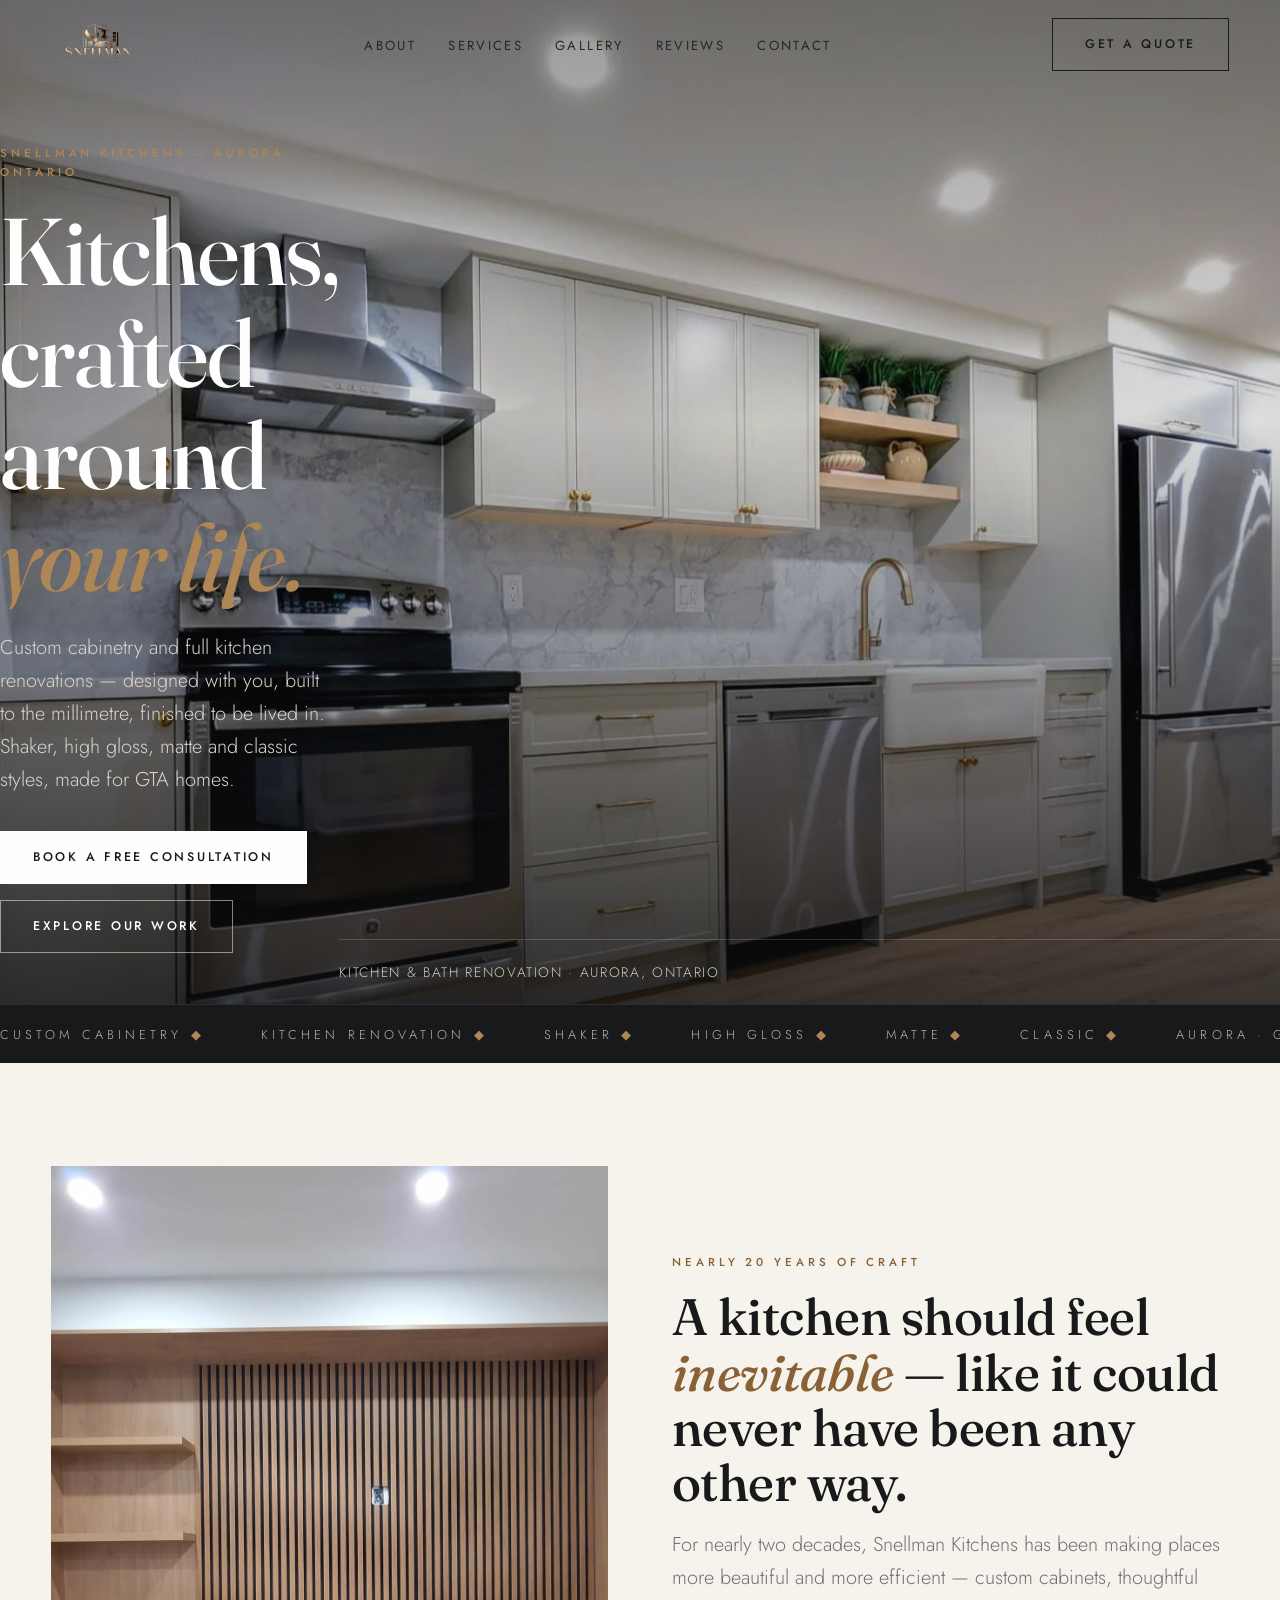
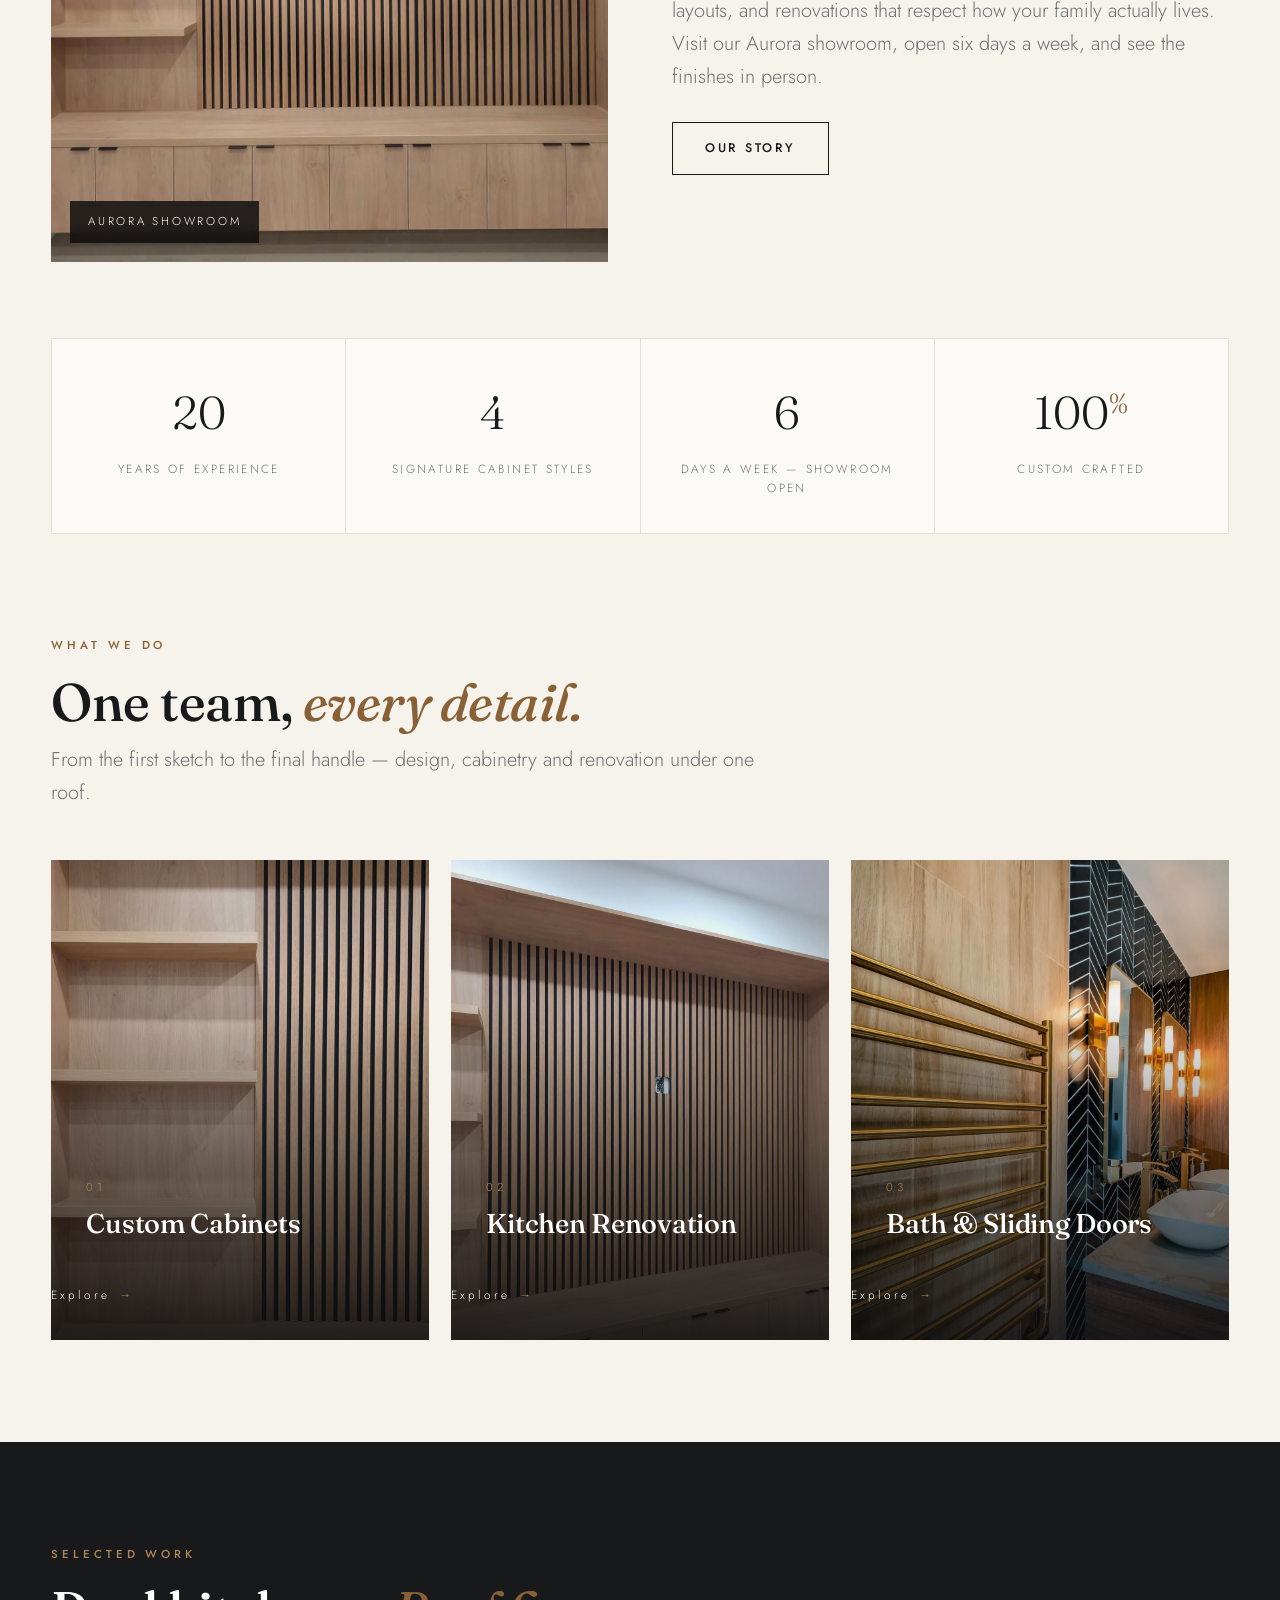
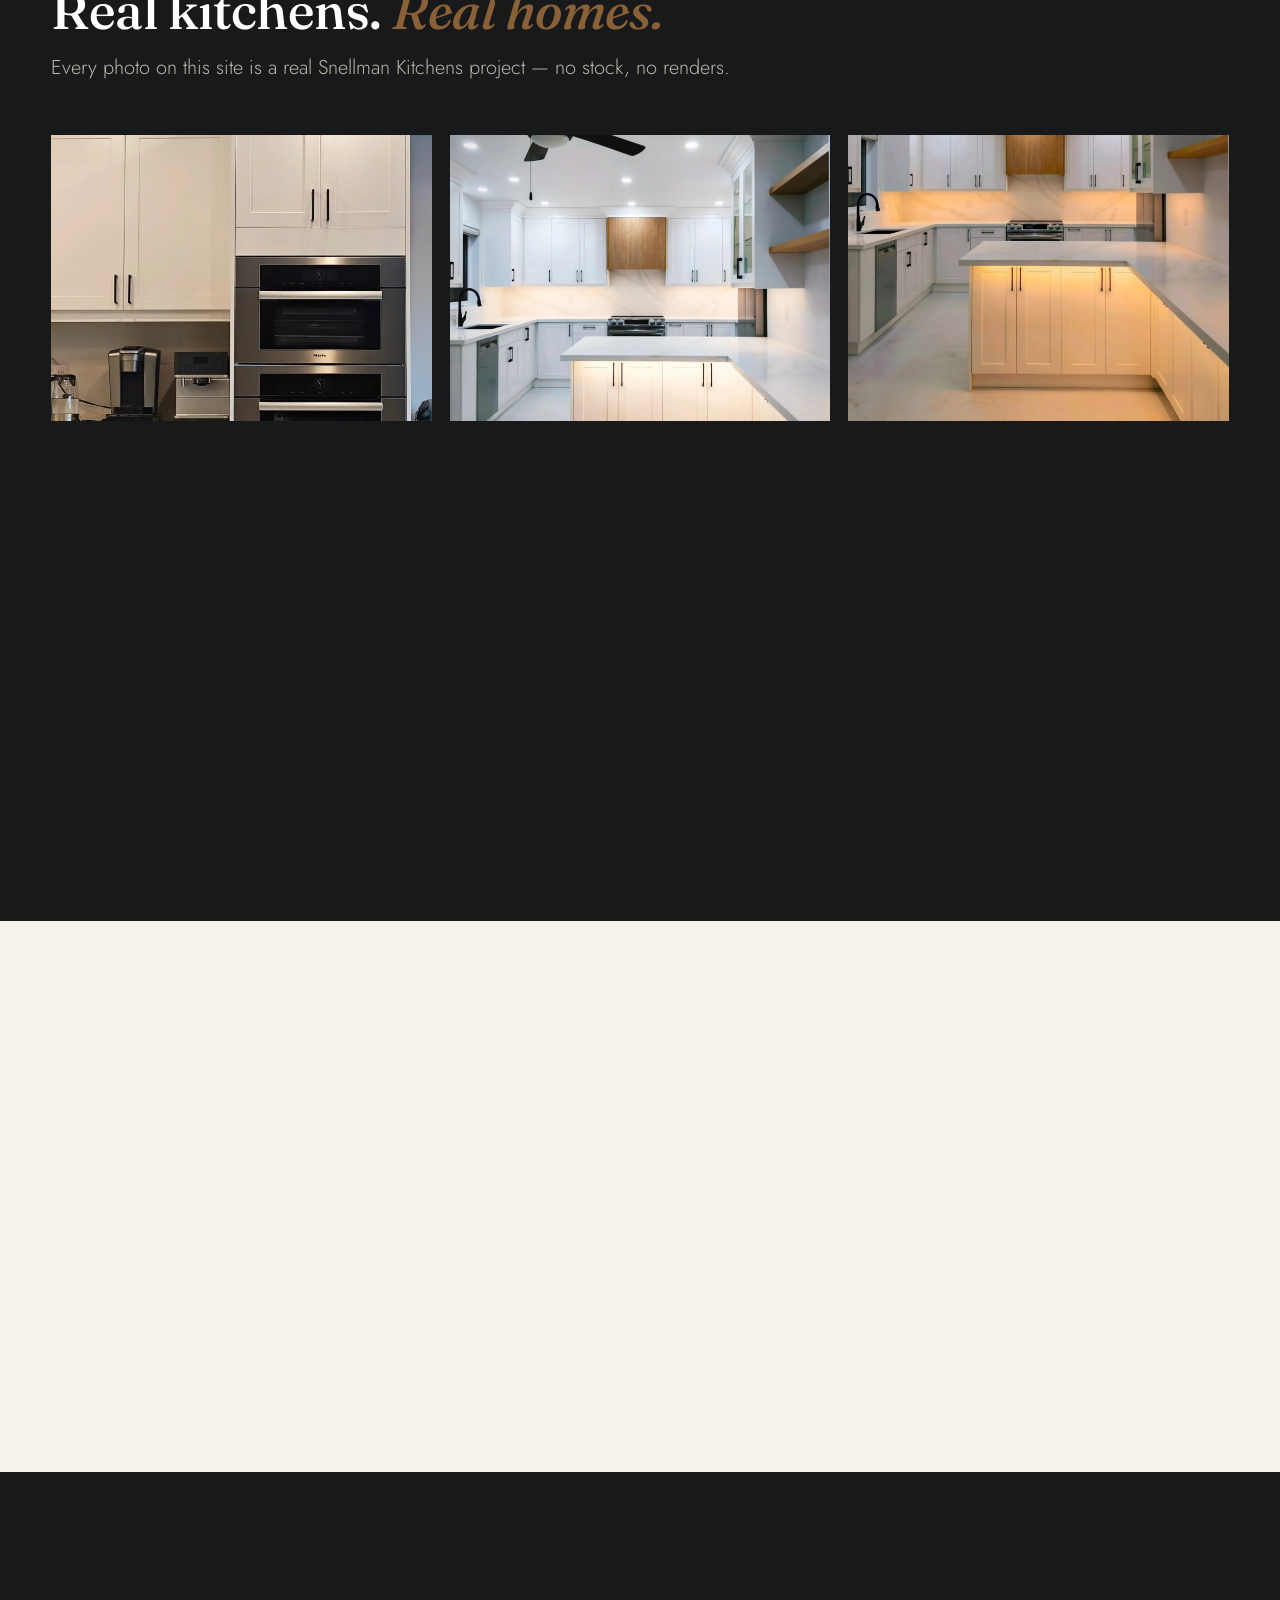
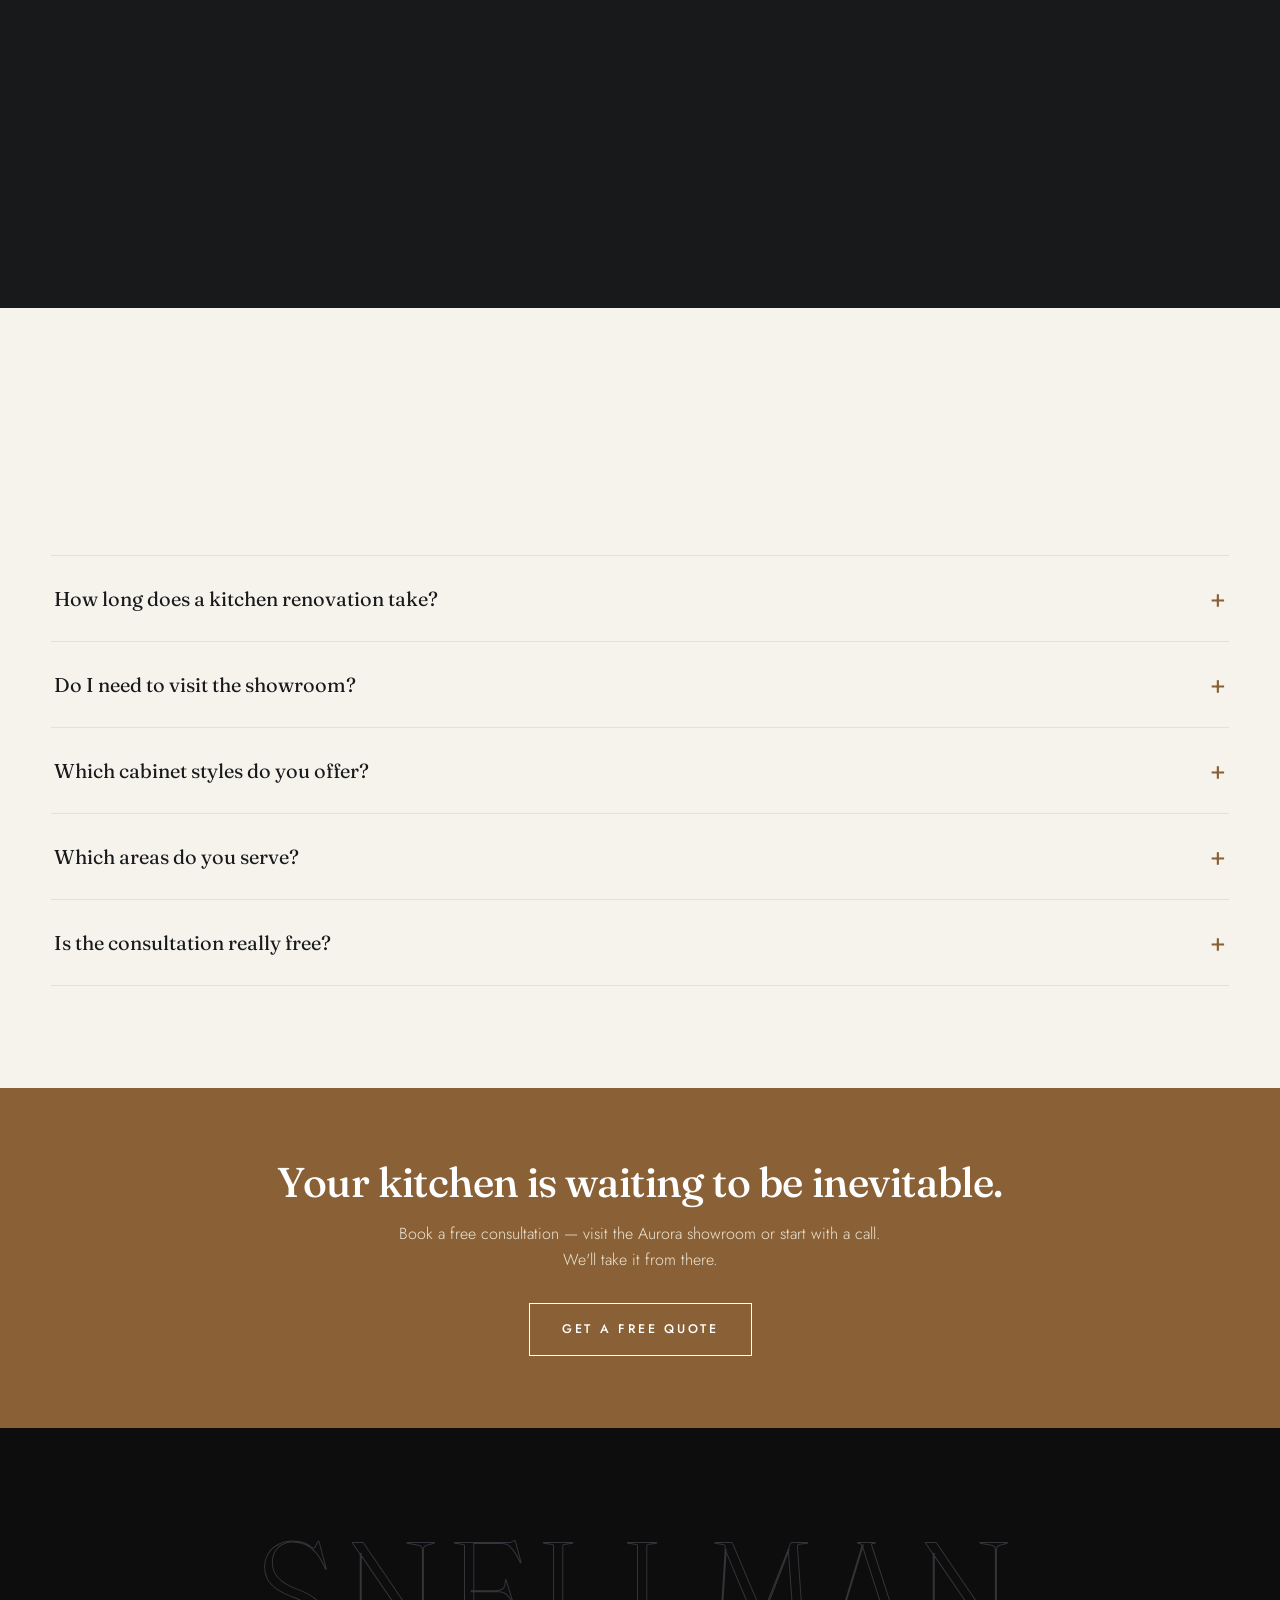
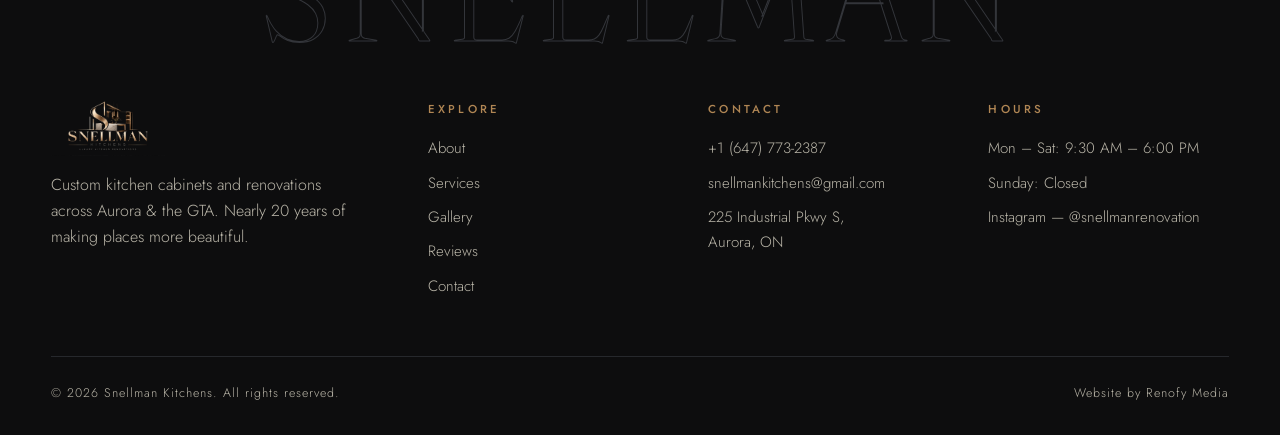
==== index.html @ 6d81fa3a "Cache-bust main.js -> main.v2.js (counter fix)" ====
<!DOCTYPE html>
<html lang="en">
<head>
<meta charset="UTF-8">
<meta name="viewport" content="width=device-width, initial-scale=1.0">
<title>Snellman Kitchens | Custom Kitchen Cabinets &amp; Renovation in Aurora &amp; the GTA</title>
<meta name="description" content="Snellman Kitchens designs and builds custom kitchen cabinets — shaker, high gloss, matte and classic styles — plus kitchen & bath renovations across Aurora and the GTA. Nearly 20 years of craft. Book a free consultation.">
<meta property="og:title" content="Snellman Kitchens — Custom Cabinetry, Crafted for Life">
<meta property="og:description" content="Custom kitchen cabinets and renovations across Aurora & the GTA. Shaker · High Gloss · Matte · Classic.">
<meta property="og:type" content="website">
<link rel="preconnect" href="https://fonts.googleapis.com">
<link rel="preconnect" href="https://fonts.gstatic.com" crossorigin>
<link href="https://fonts.googleapis.com/css2?family=Fraunces:ital,opsz,wght@0,9..144,400;0,9..144,500;0,9..144,600;1,9..144,400;1,9..144,500&family=Jost:wght@300;400;500&display=swap" rel="stylesheet">
<link rel="icon" href="assets/img/favicon.png">
<link rel="stylesheet" href="assets/css/style.css">
</head>
<body>
<div class="grain"></div>
<div id="cursor"></div>
<div id="wipe"></div>
<div id="loader"><img class="loader-logo" src="assets/img/logo.png" alt="Snellman Kitchens"><div class="bar"><span></span></div></div>

<nav id="nav">
  <div class="wrap nav-inner">
    <a class="brand" href="index.html" aria-label="Snellman Kitchens home"><img src="assets/img/logo.png" alt="Snellman Kitchens"></a>
    <ul class="nav-links">
      <li><a href="about.html">About</a></li>
      <li><a href="services.html">Services</a></li>
      <li><a href="gallery.html">Gallery</a></li>
      <li><a href="reviews.html">Reviews</a></li>
      <li><a href="contact.html">Contact</a></li>
    </ul>
    <a href="contact.html" class="btn nav-cta magnetic">Get a Quote</a>
    <button id="burger" aria-label="Open menu"><span></span><span></span><span></span></button>
  </div>
</nav>
<div id="mobileMenu">
  <a href="index.html">Home</a><a href="about.html">About</a><a href="services.html">Services</a>
  <a href="gallery.html">Gallery</a><a href="reviews.html">Reviews</a><a href="contact.html">Contact</a>
</div>

<header class="hero">
  <div class="hero-bg" id="heroBg" style="background-image:url('assets/img/hero.webp')"></div>
  <div class="hero-veil"></div>
  <div class="hero-content">
    <p class="eyebrow">Snellman Kitchens — Aurora · Ontario</p>
    <h1><span class="line"><span>Kitchens, crafted</span></span><span class="line"><span>around <em>your life.</em></span></span></h1>
    <p class="lead">Custom cabinetry and full kitchen renovations — designed with you, built to the millimetre, finished to be lived in. Shaker, high gloss, matte and classic styles, made for GTA homes.</p>
    <div class="hero-ctas">
      <a href="contact.html" class="btn solid magnetic">Book a Free Consultation</a>
      <a href="gallery.html" class="btn magnetic">Explore Our Work</a>
    </div>
  </div>
  <div class="hero-foot"><div class="wrap">
    <div><span>Kitchen &amp; Bath Renovation · Aurora, Ontario</span></div>
    <div class="scroll-hint">Scroll</div>
  </div></div>
</header>

<div class="marquee" aria-hidden="true"><div class="track">
  <span>Custom Cabinetry <i>◆</i></span><span>Kitchen Renovation <i>◆</i></span><span>Shaker <i>◆</i></span><span>High Gloss <i>◆</i></span><span>Matte <i>◆</i></span><span>Classic <i>◆</i></span><span>Aurora · GTA <i>◆</i></span>
</div></div>

<section class="sec"><div class="wrap">
  <div class="split">
    <div class="ph rv"><img src="assets/img/intro.webp" alt="Snellman Kitchens custom kitchen"><span class="tag">Aurora Showroom</span></div>
    <div class="rv rv-d1">
      <p class="eyebrow">Nearly 20 years of craft</p>
      <h2 style="font-size:clamp(2rem,4.4vw,3.2rem);margin-bottom:1.1rem">A kitchen should feel <em style="font-style:italic;color:var(--oak-deep)">inevitable</em> — like it could never have been any other way.</h2>
      <p class="lead">For nearly two decades, Snellman Kitchens has been making places more beautiful and more efficient — custom cabinets, thoughtful layouts, and renovations that respect how your family actually lives. Visit our Aurora showroom, open six days a week, and see the finishes in person.</p>
      <div style="margin-top:1.8rem"><a href="about.html" class="btn magnetic">Our Story</a></div>
    </div>
  </div>
  <div class="stats rv">
    <div class="stat"><div class="num"><span data-count="20">0</span></div><p>Years of Experience</p></div>
    <div class="stat"><div class="num"><span data-count="4">0</span></div><p>Signature Cabinet Styles</p></div>
    <div class="stat"><div class="num"><span data-count="6">0</span></div><p>Days a Week — Showroom Open</p></div>
    <div class="stat"><div class="num"><span data-count="100">0</span><sup>%</sup></div><p>Custom Crafted</p></div>
  </div>
</div></section>

<section class="sec" style="padding-top:0"><div class="wrap">
  <div class="sec-head rv"><p class="eyebrow">What we do</p><h2>One team, <em>every detail.</em></h2>
  <p class="lead">From the first sketch to the final handle — design, cabinetry and renovation under one roof.</p></div>
  <div class="svc-grid">
    <a class="svc rv" href="services.html#cabinets"><div class="bg" style="background-image:url('assets/img/svc-cabinets.webp')"></div><div><div class="tx"><div class="n">01</div><h3>Custom Cabinets</h3><p>Shaker, high gloss, matte and classic — built to your exact dimensions and finished by hand.</p></div><span class="go">Explore</span></div></a>
    <a class="svc rv rv-d1" href="services.html#renovation"><div class="bg" style="background-image:url('assets/img/svc-reno.webp')"></div><div><div class="tx"><div class="n">02</div><h3>Kitchen Renovation</h3><p>Full transformations: layout, lighting, counters, backsplash — managed start to finish.</p></div><span class="go">Explore</span></div></a>
    <a class="svc rv rv-d2" href="services.html#bath"><div class="bg" style="background-image:url('assets/img/svc-bath.webp')"></div><div><div class="tx"><div class="n">03</div><h3>Bath &amp; Sliding Doors</h3><p>Bathroom vanities and renovations, plus precision sliding door installations.</p></div><span class="go">Explore</span></div></a>
  </div>
</div></section>

<section class="band sec"><div class="wrap">
  <div class="sec-head rv"><p class="eyebrow">Selected work</p><h2>Real kitchens. <em>Real homes.</em></h2>
  <p class="lead">Every photo on this site is a real Snellman Kitchens project — no stock, no renders.</p></div>
  <div class="g-grid">
    <div class="g-item rv" data-cat="all" data-cap="Double Wall Ovens &amp; Coffee Bar"><img src="assets/img/g1.webp" alt="Double wall ovens and coffee bar" loading="lazy"><div class="cap">Double Wall Ovens &amp; Coffee Bar</div></div>
    <div class="g-item rv rv rv-d1" data-cat="all" data-cap="L-Shaped Shaker Kitchen"><img src="assets/img/g2.webp" alt="White L-shaped shaker kitchen with black ceiling fan" loading="lazy"><div class="cap">L-Shaped Shaker Kitchen</div></div>
    <div class="g-item rv rv rv-d2" data-cat="all" data-cap="U-Shaped Kitchen, Warm Lighting"><img src="assets/img/g3.webp" alt="U-shaped white kitchen with warm under-cabinet lighting" loading="lazy"><div class="cap">U-Shaped Kitchen, Warm Lighting</div></div>
    <div class="g-item rv" data-cat="all" data-cap="Wood Range Hood Kitchen"><img src="assets/img/g4.webp" alt="White kitchen with wood range hood" loading="lazy"><div class="cap">Wood Range Hood Kitchen</div></div>
    <div class="g-item rv rv rv-d1" data-cat="all" data-cap="Matte Black Faucet"><img src="assets/img/g5.webp" alt="Matte black kitchen faucet close-up" loading="lazy"><div class="cap">Matte Black Faucet</div></div>
    <div class="g-item rv rv rv-d2" data-cat="all" data-cap="Glass-Front Display Cabinets"><img src="assets/img/g6.webp" alt="Glass-front display cabinet close-up" loading="lazy"><div class="cap">Glass-Front Display Cabinets</div></div>
  </div>
  <div style="text-align:center;margin-top:2.6rem" class="rv"><a href="gallery.html" class="btn magnetic" style="border-color:rgba(255,255,255,.5);color:#fff">View Full Gallery</a></div>
</div></section>

<section class="sec"><div class="wrap">
  <div class="sec-head rv" style="text-align:center;margin-left:auto;margin-right:auto"><p class="eyebrow">How it works</p><h2>From first sketch to <em>first dinner.</em></h2></div>
  <div class="steps">
    <div class="step rv"><h4>Consultation</h4><p>We listen first — how you cook, gather and live — then measure and talk budget honestly.</p></div>
    <div class="step rv rv-d1"><h4>Design</h4><p>Layouts, finishes and 3D views refined with you until every detail feels inevitable.</p></div>
    <div class="step rv rv-d2"><h4>Craft</h4><p>Cabinets built to the millimetre in our workshop — shaker, gloss, matte or classic.</p></div>
    <div class="step rv rv-d3"><h4>Install</h4><p>Clean, scheduled installation and a final walkthrough. Then it's yours to live in.</p></div>
  </div>
</div></section>

<section class="sec band"><div class="wrap" style="text-align:center;max-width:720px;margin:0 auto">
  <p class="eyebrow rv">Follow the work</p>
  <h2 class="rv" style="font-size:clamp(2rem,4.4vw,3.2rem);margin-bottom:1.1rem;color:#fff">See it happen on <em style="font-style:italic;color:var(--oak)">Instagram.</em></h2>
  <p class="lead rv rv-d1" style="margin:0 auto 2.2rem;color:#B9B5A8">Transformations, job sites and finished kitchens — posted as they happen.</p>
  <a class="rv rv-d2 btn magnetic" style="border-color:rgba(255,255,255,.5);color:#fff" href="https://www.instagram.com/snellmanrenovation/" target="_blank" rel="noopener">@snellmanrenovation</a>
</div></section>

<section class="sec"><div class="wrap">
  <div class="sec-head rv"><p class="eyebrow">Questions</p><h2>Before you <em>ask.</em></h2></div>
  <div class="faq rv">
    <div class="faq-item"><button class="faq-q">How long does a kitchen renovation take?<span class="pm">+</span></button><div class="faq-a"><p>Most full kitchen renovations run 4–8 weeks from demolition to final walkthrough, depending on scope and finishes. Cabinet-only projects are faster. You'll get a clear schedule before we start — and we stick to it.</p></div></div>
    <div class="faq-item"><button class="faq-q">Do I need to visit the showroom?<span class="pm">+</span></button><div class="faq-a"><p>It's the best way to choose finishes — photos can't show how a matte lacquer or wood grain feels in person. We're at 225 Industrial Pkwy S in Aurora, open Monday to Saturday, 9:30 AM–6:00 PM.</p></div></div>
    <div class="faq-item"><button class="faq-q">Which cabinet styles do you offer?<span class="pm">+</span></button><div class="faq-a"><p>Our four signature styles: Shaker, High Gloss, Matte, and Classic — each fully customisable in colour, hardware and layout, and all built to your exact dimensions.</p></div></div>
    <div class="faq-item"><button class="faq-q">Which areas do you serve?<span class="pm">+</span></button><div class="faq-a"><p>Our Aurora showroom serves the Greater Toronto Area — including Newmarket, Richmond Hill, Vaughan, Markham, North York, Toronto, Mississauga, Barrie and surrounding communities.</p></div></div>
    <div class="faq-item"><button class="faq-q">Is the consultation really free?<span class="pm">+</span></button><div class="faq-a"><p>Yes. We'll discuss your project, take measurements if you're ready, and give you an honest sense of budget and timeline — no obligation.</p></div></div>
  </div>
</div></section>

<div class="cta-band rv"><div class="wrap">
  <h3>Your kitchen is waiting to be inevitable.</h3>
  <p>Book a free consultation — visit the Aurora showroom or start with a call. We'll take it from there.</p>
  <a href="contact.html" class="btn magnetic">Get a Free Quote</a>
</div></div>

<footer><div class="wrap">
  <div class="giant" aria-hidden="true">SNELLMAN</div>
  <div class="foot-grid">
    <div><div class="foot-brand"><img src="assets/img/logo.png" alt="Snellman Kitchens"></div><p style="max-width:34ch">Custom kitchen cabinets and renovations across Aurora &amp; the GTA. Nearly 20 years of making places more beautiful.</p></div>
    <div><h5>Explore</h5><ul><li><a href="about.html">About</a></li><li><a href="services.html">Services</a></li><li><a href="gallery.html">Gallery</a></li><li><a href="reviews.html">Reviews</a></li><li><a href="contact.html">Contact</a></li></ul></div>
    <div><h5>Contact</h5><ul><li><a href="tel:+16477732387">+1 (647) 773-2387</a></li><li><a href="mailto:snellmankitchens@gmail.com">snellmankitchens@gmail.com</a></li><li>225 Industrial Pkwy S,<br>Aurora, ON</li></ul></div>
    <div><h5>Hours</h5><ul><li>Mon – Sat: 9:30 AM – 6:00 PM</li><li>Sunday: Closed</li><li><a href="https://www.instagram.com/snellmanrenovation/" target="_blank" rel="noopener">Instagram — @snellmanrenovation</a></li></ul></div>
  </div>
  <div class="foot-base"><span>© <span id="yr">2026</span> Snellman Kitchens. All rights reserved.</span><span>Website by Renofy Media</span></div>
</div></footer>

<div id="lightbox" role="dialog" aria-label="Photo viewer"><button class="lb-x" aria-label="Close">×</button><button class="lb-nav prev" aria-label="Previous">‹</button><img src="" alt=""><button class="lb-nav next" aria-label="Next">›</button><div class="lb-cap"></div></div>
<script src="assets/js/main.v2.js"></script>
</body>
</html>
---- assets/css/style.css ----
/* Snellman Kitchens — modern transitional · grey/white/wood/black */
:root{
  --ivory:#F5F3EC; --paper:#FBFAF6; --ink:#18191B; --charcoal:#232527;
  --grey:#6F7073; --soft:#A9A8A2; --line:#E3E0D5; --line-dark:#33353A;
  --oak:#B08654; --oak-deep:#8A6136; --black:#0D0D0E;
  --serif:'Fraunces',Georgia,serif; --sans:'Jost',Helvetica,Arial,sans-serif;
  --ease:cubic-bezier(.22,.8,.24,1);
}
*{margin:0;padding:0;box-sizing:border-box}
html{scroll-behavior:smooth}
body{font-family:var(--sans);background:var(--ivory);color:var(--ink);line-height:1.65;font-weight:300;overflow-x:hidden;-webkit-font-smoothing:antialiased}
body.locked{overflow:hidden}
::selection{background:var(--oak);color:#fff}
img{max-width:100%;display:block}
a{color:inherit;text-decoration:none}
.wrap{width:min(1240px,92vw);margin:0 auto}
h1,h2,h3,.serif{font-family:var(--serif);font-weight:500;line-height:1.08;letter-spacing:-.01em}
.eyebrow{font-size:.72rem;letter-spacing:.34em;text-transform:uppercase;color:var(--oak-deep);font-weight:500;margin-bottom:1.1rem}
.lead{font-size:clamp(1.02rem,1.6vw,1.25rem);color:var(--grey);max-width:60ch}
.sec{padding:clamp(4.5rem,8vw,7.5rem) 0}
.sec-head{max-width:760px;margin-bottom:clamp(2.2rem,4vw,3.4rem)}
.sec-head h2{font-size:clamp(2rem,4.4vw,3.3rem);margin-bottom:.8rem}
.sec-head h2 em{font-style:italic;color:var(--oak-deep)}

.brand img{height:46px;width:auto;display:block}
.loader-logo{height:72px;width:auto;max-width:80vw}
.foot-brand img{height:56px;width:auto;max-width:100%}
@media(max-width:820px){.brand img{height:38px}.loader-logo{height:56px}}

/* ---------- texture / cursor / overlays ---------- */
.grain{position:fixed;inset:0;z-index:120;pointer-events:none;opacity:.05;
  background-image:url("data:image/svg+xml,%3Csvg xmlns='http://www.w3.org/2000/svg' width='140' height='140'%3E%3Cfilter id='n'%3E%3CfeTurbulence type='fractalNoise' baseFrequency='.9' numOctaves='2'/%3E%3C/filter%3E%3Crect width='140' height='140' filter='url(%23n)' opacity='.6'/%3E%3C/svg%3E")}
#cursor{position:fixed;top:0;left:0;width:14px;height:14px;border-radius:50%;background:var(--oak);z-index:200;pointer-events:none;mix-blend-mode:multiply;transform:translate(-50%,-50%);transition:width .3s var(--ease),height .3s var(--ease),background .3s,opacity .3s;opacity:0}
#cursor.on{opacity:1}
#cursor.view{width:84px;height:84px;background:rgba(176,134,84,.92);mix-blend-mode:normal}
#cursor.view::after{content:'VIEW';position:absolute;inset:0;display:flex;align-items:center;justify-content:center;color:#fff;font-size:.68rem;letter-spacing:.28em;font-weight:500}
@media(hover:none){#cursor{display:none}}
#loader{position:fixed;inset:0;background:var(--ink);z-index:300;display:flex;flex-direction:column;gap:1.4rem;align-items:center;justify-content:center;transition:opacity .7s var(--ease),visibility .7s}
#loader.done{opacity:0;visibility:hidden}
#loader .mark{color:var(--ivory);font-family:var(--serif);font-size:clamp(1.8rem,4vw,2.6rem);letter-spacing:.24em}
#loader .mark small{display:block;font-family:var(--sans);font-size:.66rem;letter-spacing:.5em;color:var(--oak);margin-top:.6rem;text-align:center}
#loader .bar{width:min(320px,60vw);height:2px;background:#33353a;overflow:hidden}
#loader .bar span{display:block;height:100%;width:0;background:var(--oak);transition:width .3s}
#wipe{position:fixed;inset:0;background:var(--oak-deep);z-index:250;transform:scaleY(0);transform-origin:top;pointer-events:none}
#wipe.run{animation:wipe 1.1s var(--ease)}
@keyframes wipe{0%{transform:scaleY(0);transform-origin:top}45%{transform:scaleY(1);transform-origin:top}55%{transform:scaleY(1);transform-origin:bottom}100%{transform:scaleY(0);transform-origin:bottom}}

/* ---------- nav ---------- */
#nav{position:fixed;top:0;left:0;right:0;z-index:100;transition:transform .5s var(--ease),background .4s,box-shadow .4s;padding:1.15rem 0}
#nav .nav-inner{display:flex;align-items:center;justify-content:space-between;gap:1.5rem}
#nav.scrolled{background:rgba(245,243,236,.94);backdrop-filter:blur(12px);box-shadow:0 1px 0 var(--line)}
#nav.hidden{transform:translateY(-110%)}
.brand{font-family:var(--serif);font-size:1.35rem;letter-spacing:.22em;color:var(--ink);display:flex;align-items:center;gap:.6rem}
.brand b{font-weight:600}
.brand small{font-family:var(--sans);font-size:.58rem;letter-spacing:.44em;color:var(--oak-deep);font-weight:500}
.brand .rule{width:34px;height:2px;background:var(--oak)}
.nav-links{display:flex;gap:2rem;list-style:none}
.nav-links a{font-size:.82rem;letter-spacing:.18em;text-transform:uppercase;font-weight:400;position:relative;padding:.3rem 0;color:var(--charcoal)}
.nav-links a::after{content:'';position:absolute;left:0;bottom:0;width:0;height:1px;background:var(--oak-deep);transition:width .35s var(--ease)}
.nav-links a:hover::after,.nav-links a.active::after{width:100%}
.nav-links a.active{color:var(--oak-deep)}
.btn{display:inline-flex;align-items:center;gap:.7rem;padding:.95rem 2rem;border:1px solid var(--ink);font-size:.78rem;letter-spacing:.22em;text-transform:uppercase;font-weight:500;color:var(--ink);background:transparent;cursor:pointer;transition:all .35s var(--ease);position:relative;overflow:hidden}
.btn.solid{background:var(--ink);color:var(--ivory)}
.btn.oak{background:var(--oak);border-color:var(--oak);color:#fff}
.btn:hover{background:var(--oak-deep);border-color:var(--oak-deep);color:#fff;transform:translateY(-2px)}
.btn.magnetic{will-change:transform}
#burger{display:none;background:none;border:0;cursor:pointer;flex-direction:column;gap:6px;padding:.5rem}
#burger span{width:26px;height:2px;background:var(--ink);transition:.35s var(--ease)}
#mobileMenu{position:fixed;inset:0;background:var(--ink);z-index:99;display:flex;flex-direction:column;align-items:center;justify-content:center;gap:1.2rem;opacity:0;visibility:hidden;transition:.45s var(--ease)}
#mobileMenu.open{opacity:1;visibility:visible}
#mobileMenu a{color:var(--ivory);font-family:var(--serif);font-size:2rem}
#mobileMenu a:hover{color:var(--oak)}

/* ---------- hero ---------- */
.hero{position:relative;min-height:100svh;display:flex;align-items:flex-end;overflow:hidden;background:var(--ink);color:var(--ivory)}
.hero-bg{position:absolute;inset:-8% 0;background-size:cover;background-position:center;will-change:transform;transform:scale(1.06)}
.hero-veil{position:absolute;inset:0;background:linear-gradient(180deg,rgba(13,13,14,.42) 0%,rgba(13,13,14,.12) 42%,rgba(13,13,14,.78) 100%)}
.hero-content{position:relative;z-index:2;padding:9rem 0 3.2rem;width:min(1240px,92vw);margin:0 auto}
.hero .eyebrow{color:var(--oak)}
.hero h1{font-size:clamp(2.9rem,7.4vw,6rem);color:#fff;max-width:14ch}
.hero h1 em{font-style:italic;color:var(--oak)}
.hero h1 .line{display:block;overflow:hidden}
.hero h1 .line>span{display:inline-block;transform:translateY(110%);animation:riseUp 1.1s var(--ease) forwards}
.hero h1 .line:nth-child(2)>span{animation-delay:.14s}
@keyframes riseUp{to{transform:translateY(0)}}
.hero .lead{color:#D8D5CB;margin:1.4rem 0 2.2rem}
.hero-ctas{display:flex;gap:1rem;flex-wrap:wrap}
.hero-ctas .btn{border-color:rgba(255,255,255,.5);color:#fff}
.hero-ctas .btn.solid{background:#fff;border-color:#fff;color:var(--ink)}
.hero-ctas .btn:hover{background:var(--oak);border-color:var(--oak);color:#fff}
.hero-foot{position:relative;z-index:2;border-top:1px solid rgba(255,255,255,.16);padding:1.3rem 0;margin-top:3rem}
.hero-foot .wrap{display:flex;justify-content:space-between;align-items:center;gap:1rem}
.stars{color:var(--oak);letter-spacing:.2em;margin-right:.7rem}
.hero-foot{color:#CFCBC0;font-size:.86rem;letter-spacing:.12em;text-transform:uppercase}
.scroll-hint{display:flex;align-items:center;gap:.7rem}
.scroll-hint::after{content:'';width:44px;height:1px;background:var(--oak);animation:hint 2s var(--ease) infinite}
@keyframes hint{0%,100%{transform:scaleX(.4);transform-origin:left}50%{transform:scaleX(1);transform-origin:left}}

/* ---------- marquee ---------- */
.marquee{background:var(--ink);color:var(--ivory);overflow:hidden;padding:1.15rem 0;border-top:1px solid #2c2e33}
.marquee .track{display:flex;gap:3.5rem;width:max-content;animation:slide 30s linear infinite;font-size:.8rem;letter-spacing:.32em;text-transform:uppercase;color:#B9B5A8}
.marquee .track i{color:var(--oak);font-style:normal}
@keyframes slide{to{transform:translateX(-50%)}}

/* ---------- intro split ---------- */
.split{display:grid;grid-template-columns:1fr 1fr;gap:clamp(2rem,5vw,4.5rem);align-items:center}
.split .ph{position:relative;overflow:hidden}
.split .ph img{width:100%;height:100%;object-fit:cover;aspect-ratio:4/5;transition:transform 1.2s var(--ease)}
.split .ph:hover img{transform:scale(1.045)}
.split .ph .tag{position:absolute;left:1.2rem;bottom:1.2rem;background:rgba(13,13,14,.82);color:#fff;font-size:.72rem;letter-spacing:.24em;text-transform:uppercase;padding:.7rem 1.1rem;backdrop-filter:blur(6px)}
.stats{display:grid;grid-template-columns:repeat(4,1fr);gap:1px;background:var(--line);border:1px solid var(--line);margin-top:clamp(3rem,6vw,5rem)}
.stat{background:var(--paper);padding:2.2rem 1.4rem;text-align:center}
.stat .num{font-family:var(--serif);font-size:clamp(2rem,3.6vw,3rem);color:var(--ink)}
.stat .num sup{color:var(--oak-deep);font-size:.6em}
.stat p{font-size:.74rem;letter-spacing:.2em;text-transform:uppercase;color:var(--grey);margin-top:.5rem}

/* ---------- services cards ---------- */
.svc-grid{display:grid;grid-template-columns:repeat(3,1fr);gap:1.4rem}
.svc{position:relative;overflow:hidden;background:var(--charcoal);color:#fff;min-height:480px;display:flex;align-items:flex-end;cursor:pointer}
.svc .bg{position:absolute;inset:0;background-size:cover;background-position:center;transition:transform 1.1s var(--ease),filter .8s}
.svc::after{content:'';position:absolute;inset:0;background:linear-gradient(180deg,rgba(13,13,14,.05) 30%,rgba(13,13,14,.88) 100%)}
.svc:hover .bg{transform:scale(1.06)}
.svc .tx{position:relative;z-index:2;padding:2.2rem}
.svc .n{font-size:.72rem;letter-spacing:.3em;color:var(--oak);margin-bottom:.8rem}
.svc h3{font-size:1.7rem;margin-bottom:.7rem;color:#fff}
.svc p{font-size:.94rem;color:#CFCCC2;max-height:0;opacity:0;overflow:hidden;transition:max-height .6s var(--ease),opacity .5s,margin .5s}
.svc:hover p{max-height:140px;opacity:1;margin-top:.4rem}
.svc .go{position:relative;z-index:2;margin:0 2.2rem 2.2rem 0;align-self:flex-end;font-size:.74rem;letter-spacing:.26em;color:#fff;display:flex;align-items:center;gap:.6rem}
.svc .go::after{content:'→';color:var(--oak);transition:transform .35s}
.svc:hover .go::after{transform:translateX(8px)}

/* ---------- feature rows (services page) ---------- */
.feat{display:grid;grid-template-columns:1fr 1fr;gap:clamp(2rem,5vw,4.5rem);align-items:center;padding:clamp(2.5rem,5vw,4rem) 0;border-top:1px solid var(--line)}
.feat:first-of-type{border-top:0}
.feat.flip>.ph{order:2}
.feat .ph{overflow:hidden}
.feat .ph img{width:100%;aspect-ratio:16/11;object-fit:cover;transition:transform 1.2s var(--ease)}
.feat .ph:hover img{transform:scale(1.05)}
.feat h3{font-size:clamp(1.6rem,3vw,2.4rem);margin:.6rem 0 1rem}
.feat p{color:var(--grey);margin-bottom:1rem;max-width:52ch}
.feat ul{list-style:none;margin:1.2rem 0 1.6rem}
.feat ul li{padding:.55rem 0 .55rem 1.8rem;position:relative;font-size:.95rem;color:var(--charcoal)}
.feat ul li::before{content:'';position:absolute;left:0;top:1.05rem;width:12px;height:12px;border:1.5px solid var(--oak-deep);transform:rotate(45deg)}
.chiprow{display:flex;flex-wrap:wrap;gap:.6rem;margin:1rem 0 1.4rem}
.chip{font-size:.72rem;letter-spacing:.18em;text-transform:uppercase;border:1px solid var(--line);padding:.55rem 1rem;color:var(--grey);background:var(--paper)}

/* ---------- dark band ---------- */
.band{background:var(--ink);color:var(--ivory);position:relative;overflow:hidden}
.band .sec-head h2{color:#fff}
.band .lead{color:#B9B5A8}
.band .eyebrow{color:var(--oak)}

/* ---------- process ---------- */
.steps{display:grid;grid-template-columns:repeat(4,1fr);gap:1.4rem;counter-reset:step}
.step{border-top:2px solid var(--oak);padding-top:1.6rem}
.step::before{counter-increment:step;content:'0' counter(step);font-family:var(--serif);font-size:2.6rem;color:var(--oak)}
.step h4{font-family:var(--serif);font-size:1.3rem;margin:.8rem 0 .6rem;font-weight:500}
.step p{font-size:.92rem;color:var(--grey)}

/* ---------- gallery ---------- */
.g-grid{display:grid;grid-template-columns:repeat(3,1fr);gap:1.1rem}
.g-item{position:relative;overflow:hidden;cursor:pointer;background:var(--charcoal)}
.g-item img{width:100%;height:100%;object-fit:cover;aspect-ratio:4/3;transition:transform 1s var(--ease),filter .6s}
.g-item:hover img{transform:scale(1.07)}
.g-item .cap{position:absolute;left:0;right:0;bottom:0;padding:2.4rem 1.4rem 1.2rem;background:linear-gradient(transparent,rgba(13,13,14,.85));color:#fff;font-size:.8rem;letter-spacing:.16em;text-transform:uppercase;opacity:0;transform:translateY(12px);transition:.45s var(--ease)}
.g-item:hover .cap{opacity:1;transform:none}
.g-item.tall img{aspect-ratio:3/4}
.filters{display:flex;gap:.7rem;flex-wrap:wrap;margin-bottom:2rem}
.filters button{background:none;border:1px solid var(--line);padding:.7rem 1.4rem;font-family:var(--sans);font-size:.74rem;letter-spacing:.2em;text-transform:uppercase;cursor:pointer;color:var(--grey);transition:.3s}
.filters button.on,.filters button:hover{background:var(--ink);border-color:var(--ink);color:#fff}
#lightbox{position:fixed;inset:0;z-index:220;background:rgba(13,13,14,.94);display:flex;align-items:center;justify-content:center;opacity:0;visibility:hidden;transition:.4s}
#lightbox.open{opacity:1;visibility:visible}
#lightbox img{max-width:90vw;max-height:84vh;object-fit:contain;box-shadow:0 30px 80px rgba(0,0,0,.5)}
#lightbox .lb-cap{position:absolute;bottom:2rem;left:0;right:0;text-align:center;color:#fff;font-size:.82rem;letter-spacing:.22em;text-transform:uppercase}
#lightbox .lb-x{position:absolute;top:1.6rem;right:2rem;color:#fff;font-size:2rem;background:none;border:0;cursor:pointer}
#lightbox .lb-nav{position:absolute;top:50%;transform:translateY(-50%);background:none;border:1px solid rgba(255,255,255,.4);color:#fff;width:52px;height:52px;border-radius:50%;cursor:pointer;font-size:1.3rem;transition:.3s}
#lightbox .lb-nav:hover{background:var(--oak);border-color:var(--oak)}
#lightbox .prev{left:1.6rem}#lightbox .next{right:1.6rem}

/* ---------- reviews ---------- */
.rev-shell{position:relative;max-width:860px;margin:0 auto;text-align:center}
.rev-track{overflow:hidden}
.rev{display:none;padding:0 1rem}
.rev.on{display:block;animation:fadeUp .6s var(--ease)}
@keyframes fadeUp{from{opacity:0;transform:translateY(24px)}to{opacity:1;transform:none}}
.rev .q{font-family:var(--serif);font-size:clamp(1.35rem,2.8vw,2.1rem);line-height:1.4;font-style:italic}
.rev .who{margin-top:1.6rem;font-size:.78rem;letter-spacing:.26em;text-transform:uppercase;color:var(--grey)}
.rev .stars{margin-bottom:1.4rem;display:block;font-size:1.1rem}
.rev-dots{display:flex;gap:.7rem;justify-content:center;margin-top:2rem}
.rev-dots button{width:34px;height:3px;background:var(--line);border:0;cursor:pointer;transition:.3s}
.rev-dots button.on{background:var(--oak-deep)}
.rev-card{background:var(--paper);border:1px solid var(--line);padding:2.4rem;text-align:left}
.rev-card .stars{margin-bottom:1rem}
.rev-card p{font-style:italic;font-family:var(--serif);font-size:1.12rem;line-height:1.6;margin-bottom:1.2rem}
.rev-card .who{font-size:.74rem;letter-spacing:.24em;text-transform:uppercase;color:var(--grey)}
.rev-grid{display:grid;grid-template-columns:repeat(2,1fr);gap:1.4rem}
.cta-band{background:var(--oak-deep);color:#fff;text-align:center;padding:clamp(3rem,6vw,4.5rem) 1.5rem}
.cta-band h3{font-size:clamp(1.7rem,3.6vw,2.6rem);margin-bottom:1rem;color:#fff}
.cta-band p{color:#EDE6D6;max-width:56ch;margin:0 auto 1.8rem}
.cta-band .btn{border-color:#fff;color:#fff}
.cta-band .btn:hover{background:#fff;color:var(--oak-deep);border-color:#fff}

/* ---------- faq ---------- */
.faq{border-top:1px solid var(--line)}
.faq-item{border-bottom:1px solid var(--line)}
.faq-q{width:100%;background:none;border:0;display:flex;justify-content:space-between;align-items:center;gap:1rem;padding:1.5rem .2rem;cursor:pointer;font-family:var(--serif);font-size:1.25rem;text-align:left;color:var(--ink)}
.faq-q .pm{font-family:var(--sans);font-size:1.6rem;color:var(--oak-deep);transition:transform .4s var(--ease);flex-shrink:0}
.faq-item.open .faq-q .pm{transform:rotate(45deg)}
.faq-a{max-height:0;overflow:hidden;transition:max-height .5s var(--ease)}
.faq-a p{padding:0 .2rem 1.6rem;color:var(--grey);max-width:70ch}

/* ---------- contact ---------- */
.contact-grid{display:grid;grid-template-columns:1fr 1.1fr;gap:clamp(2rem,5vw,4rem);align-items:start}
.info-card{background:var(--ink);color:var(--ivory);padding:clamp(2rem,4vw,3rem)}
.info-card h3{color:#fff;font-size:1.7rem;margin-bottom:1.4rem}
.info-row{display:flex;gap:1.1rem;padding:1.1rem 0;border-top:1px solid #33353a;align-items:flex-start}
.info-row:first-of-type{border-top:0}
.info-row .ic{width:42px;height:42px;flex-shrink:0;border:1px solid var(--oak);display:flex;align-items:center;justify-content:center;color:var(--oak);font-size:1.05rem}
.info-row b{display:block;font-size:.72rem;letter-spacing:.26em;text-transform:uppercase;color:var(--oak);margin-bottom:.3rem;font-weight:500}
.info-row a,.info-row span.v{color:#EDEBE2;font-size:1.02rem}
.info-row a:hover{color:var(--oak)}
form.quote .frow{display:grid;grid-template-columns:1fr 1fr;gap:1.1rem}
.field{margin-bottom:1.15rem}
.field label{display:block;font-size:.72rem;letter-spacing:.24em;text-transform:uppercase;color:var(--grey);margin-bottom:.55rem}
.field input,.field select,.field textarea{width:100%;background:var(--paper);border:1px solid var(--line);padding:.95rem 1.1rem;font-family:var(--sans);font-size:1rem;color:var(--ink);transition:border .3s;appearance:none}
.field textarea{min-height:140px;resize:vertical}
.field input:focus,.field select:focus,.field textarea:focus{outline:none;border-color:var(--oak-deep)}
.form-note{font-size:.82rem;color:var(--soft);margin-top:1rem}
#formMsg{display:none;margin-top:1.2rem;padding:1.1rem 1.3rem;background:#EAF3E7;border:1px solid #BFD8B4;color:#2E5B26;font-size:.95rem}
.map{margin-top:clamp(2.5rem,5vw,4rem);border:1px solid var(--line)}
.map iframe{width:100%;height:380px;border:0;display:block;filter:grayscale(1) contrast(1.05)}

/* ---------- footer ---------- */
footer{background:var(--black);color:#B9B5A8;padding:clamp(3.5rem,6vw,5rem) 0 2rem}
.foot-grid{display:grid;grid-template-columns:1.4fr 1fr 1fr 1fr;gap:2.5rem;margin-bottom:3rem}
.foot-brand{font-family:var(--serif);color:#fff;font-size:1.5rem;letter-spacing:.2em;margin-bottom:1rem}
.foot-brand small{display:block;font-family:var(--sans);font-size:.6rem;letter-spacing:.44em;color:var(--oak);margin-top:.4rem}
footer h5{font-size:.72rem;letter-spacing:.28em;text-transform:uppercase;color:var(--oak);margin-bottom:1.1rem;font-weight:500}
footer ul{list-style:none}
footer li{margin-bottom:.6rem;font-size:.94rem}
footer a:hover{color:#fff}
.foot-base{border-top:1px solid #26282c;padding-top:1.6rem;display:flex;justify-content:space-between;gap:1rem;flex-wrap:wrap;font-size:.78rem;letter-spacing:.08em}
.giant{font-family:var(--serif);font-size:clamp(3.4rem,11vw,10rem);line-height:1;color:transparent;-webkit-text-stroke:1px #33353a;text-align:center;letter-spacing:.08em;margin:1rem 0 2.4rem;user-select:none;white-space:nowrap;overflow:hidden}

/* ---------- page hero (subpages) ---------- */
.p-hero{position:relative;background:var(--ink);color:#fff;padding:11rem 0 4.5rem;overflow:hidden}
.p-hero .bg{position:absolute;inset:0;background-size:cover;background-position:center;opacity:.34}
.p-hero .veil{position:absolute;inset:0;background:linear-gradient(180deg,rgba(13,13,14,.55),rgba(13,13,14,.25))}
.p-hero .wrap{position:relative;z-index:2}
.p-hero h1{font-size:clamp(2.4rem,5.6vw,4.4rem);color:#fff;max-width:16ch}
.p-hero h1 em{font-style:italic;color:var(--oak)}
.p-hero .crumbs{font-size:.74rem;letter-spacing:.26em;text-transform:uppercase;color:#B9B5A8;margin-bottom:1.2rem}
.p-hero .crumbs a:hover{color:#fff}
.p-hero .lead{color:#CFCBC0;margin-top:1.2rem}

/* ---------- reveal anim ---------- */
.rv{opacity:0;transform:translateY(36px);transition:opacity .9s var(--ease),transform .9s var(--ease)}
.rv.in{opacity:1;transform:none}
.rv-d1{transition-delay:.12s}.rv-d2{transition-delay:.24s}.rv-d3{transition-delay:.36s}

/* ---------- responsive ---------- */
@media(max-width:1020px){
  .svc-grid{grid-template-columns:1fr 1fr}
  .g-grid{grid-template-columns:1fr 1fr}
  .steps{grid-template-columns:1fr 1fr}
  .stats{grid-template-columns:1fr 1fr}
  .foot-grid{grid-template-columns:1fr 1fr}
}
@media(max-width:820px){
  .nav-links,.nav-cta{display:none}
  #burger{display:flex}
  .split,.contact-grid,.feat{grid-template-columns:1fr}
  .feat.flip>.ph{order:0}
  .svc-grid,.g-grid,.rev-grid{grid-template-columns:1fr}
  .steps{grid-template-columns:1fr}
  form.quote .frow{grid-template-columns:1fr}
  .foot-grid{grid-template-columns:1fr}
  .hero-ctas .btn{width:100%;justify-content:center}
}
@media(prefers-reduced-motion:reduce){
  *,*::before,*::after{animation-duration:.001s!important;transition-duration:.001s!important}
  .rv{opacity:1;transform:none}
  .hero h1 .line>span{transform:none}
}
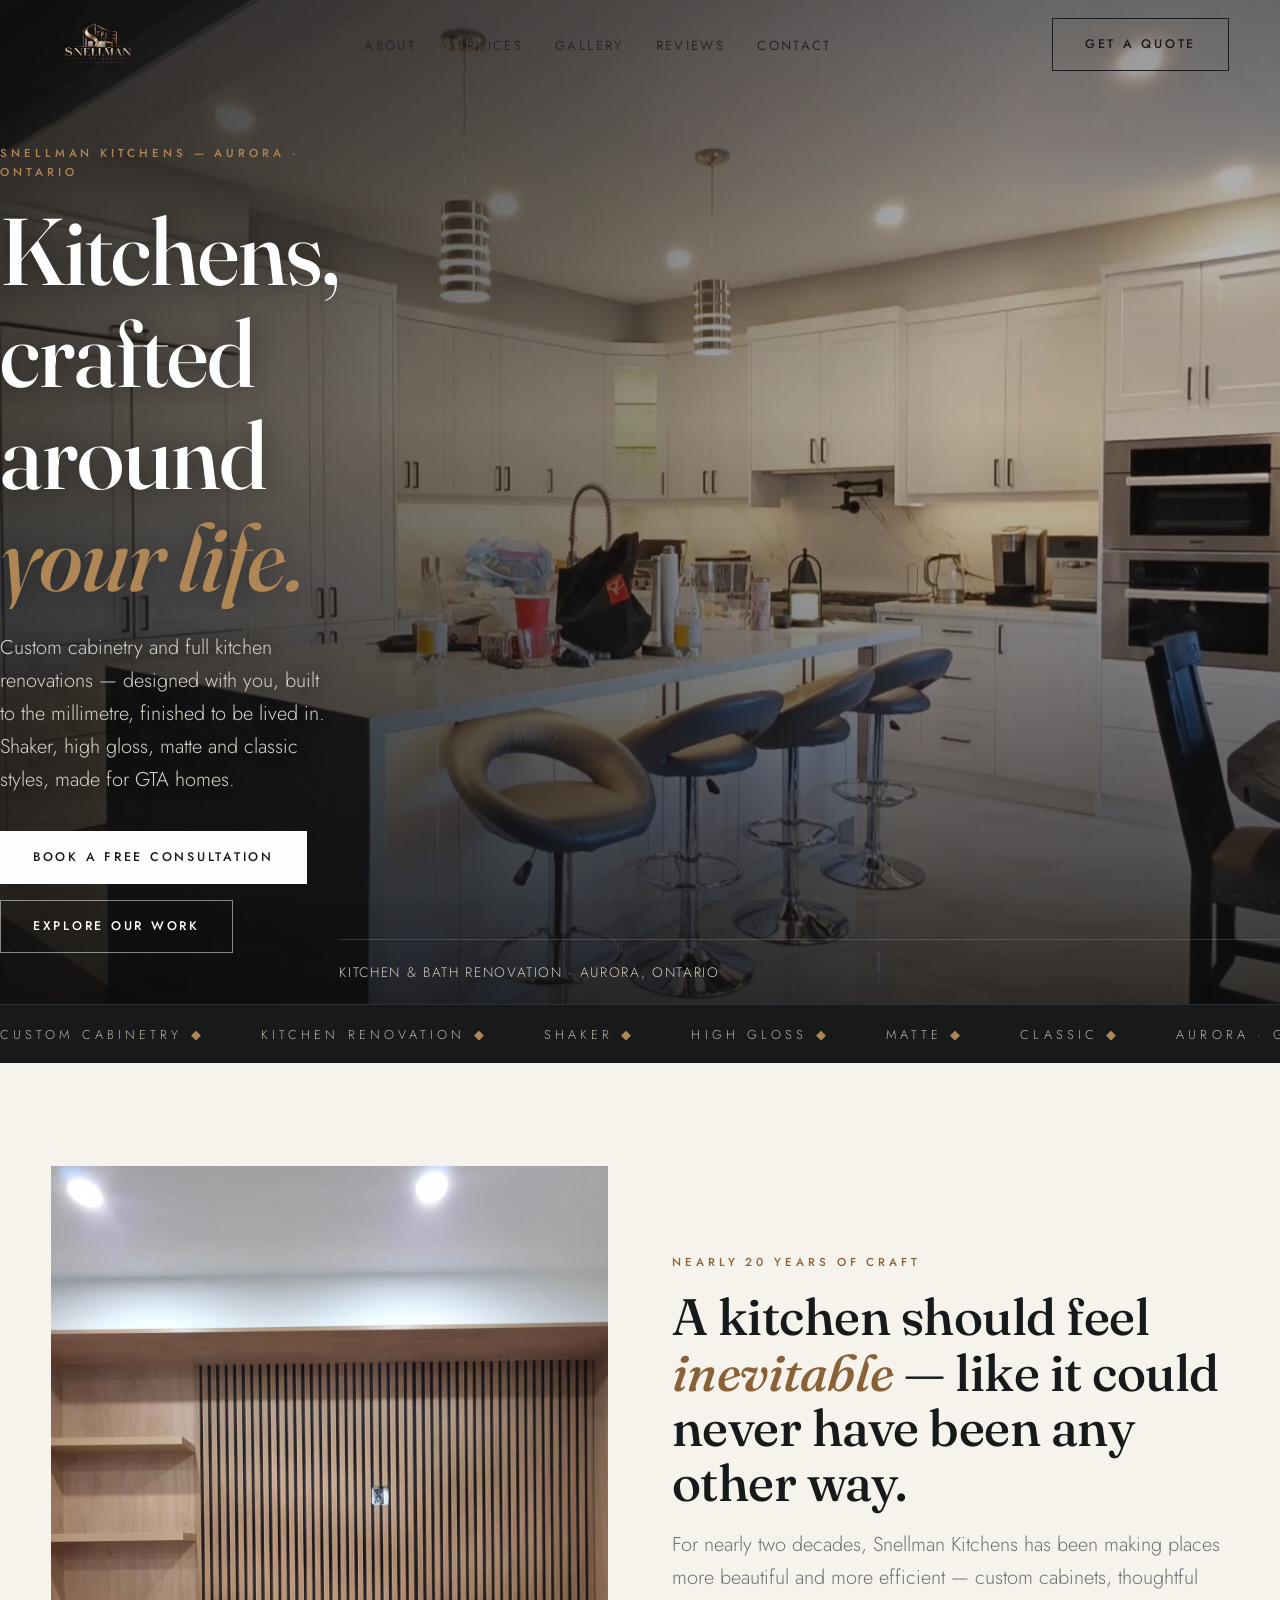
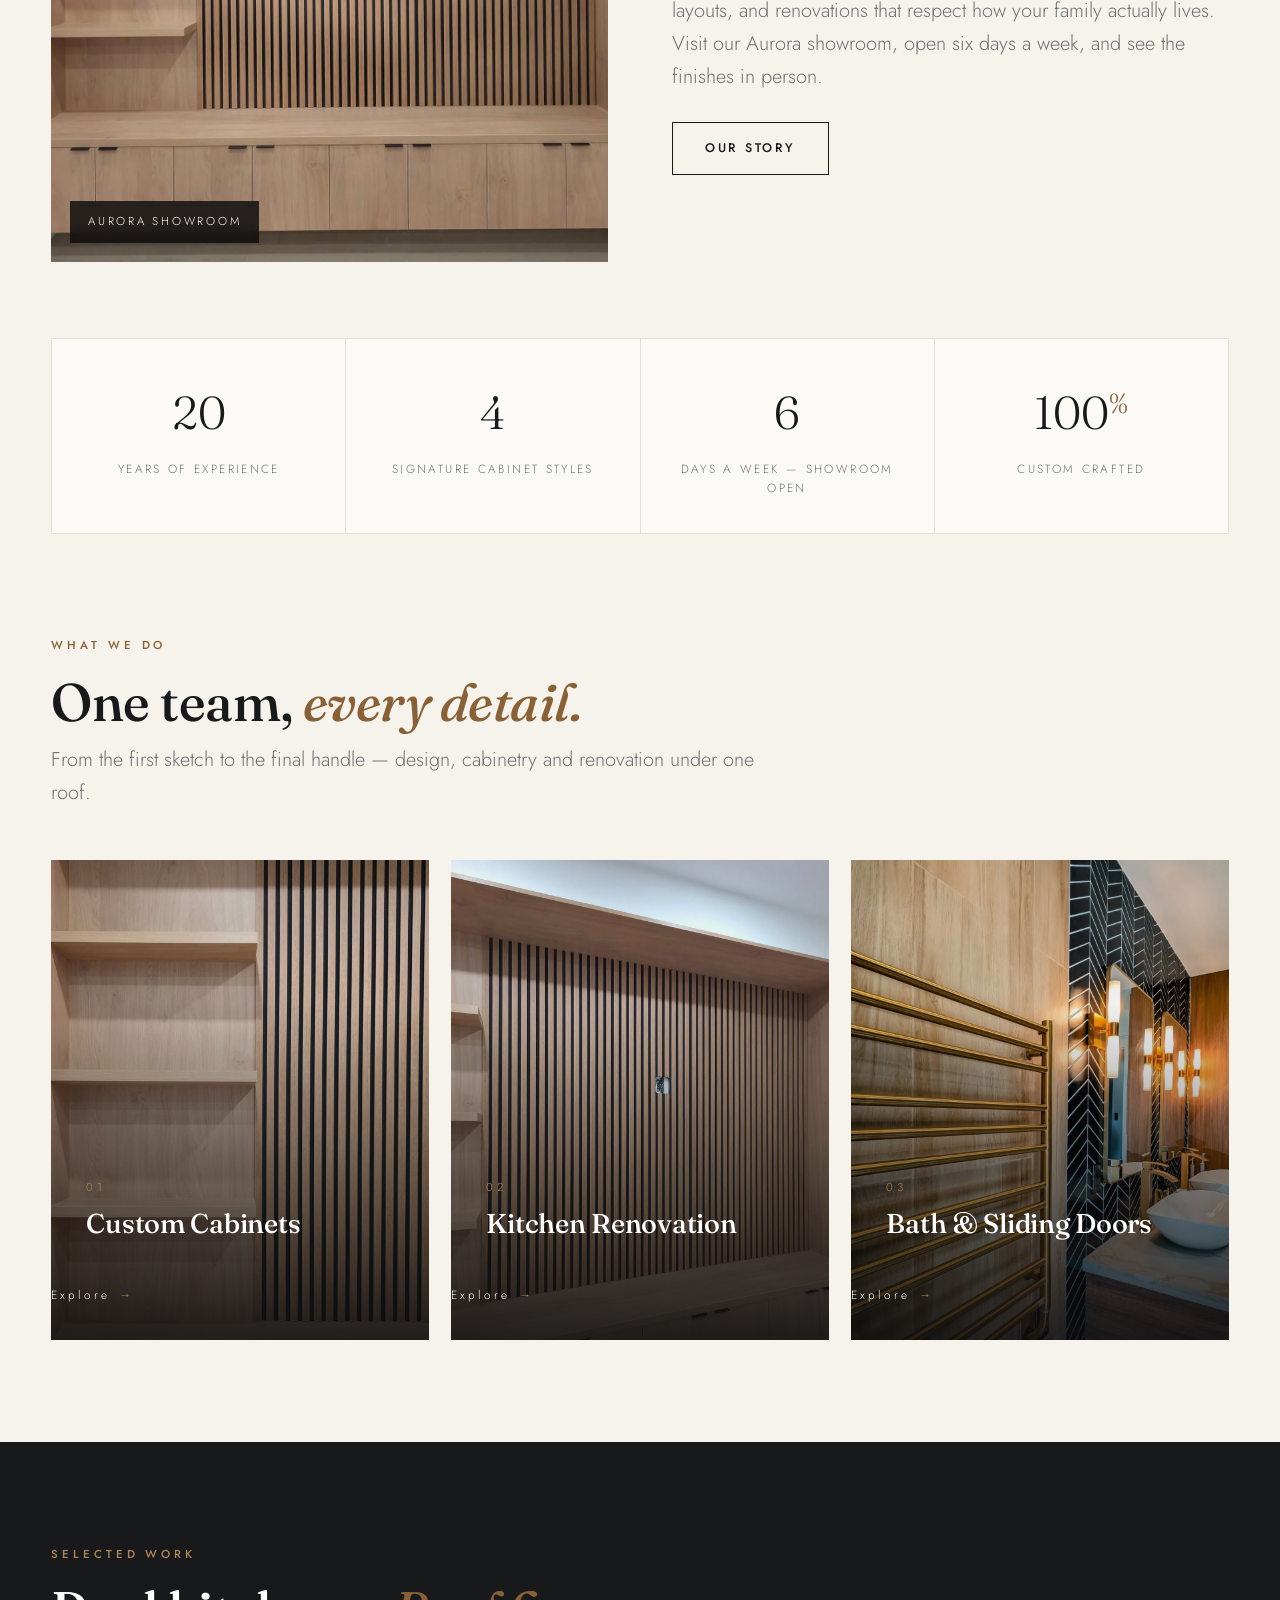
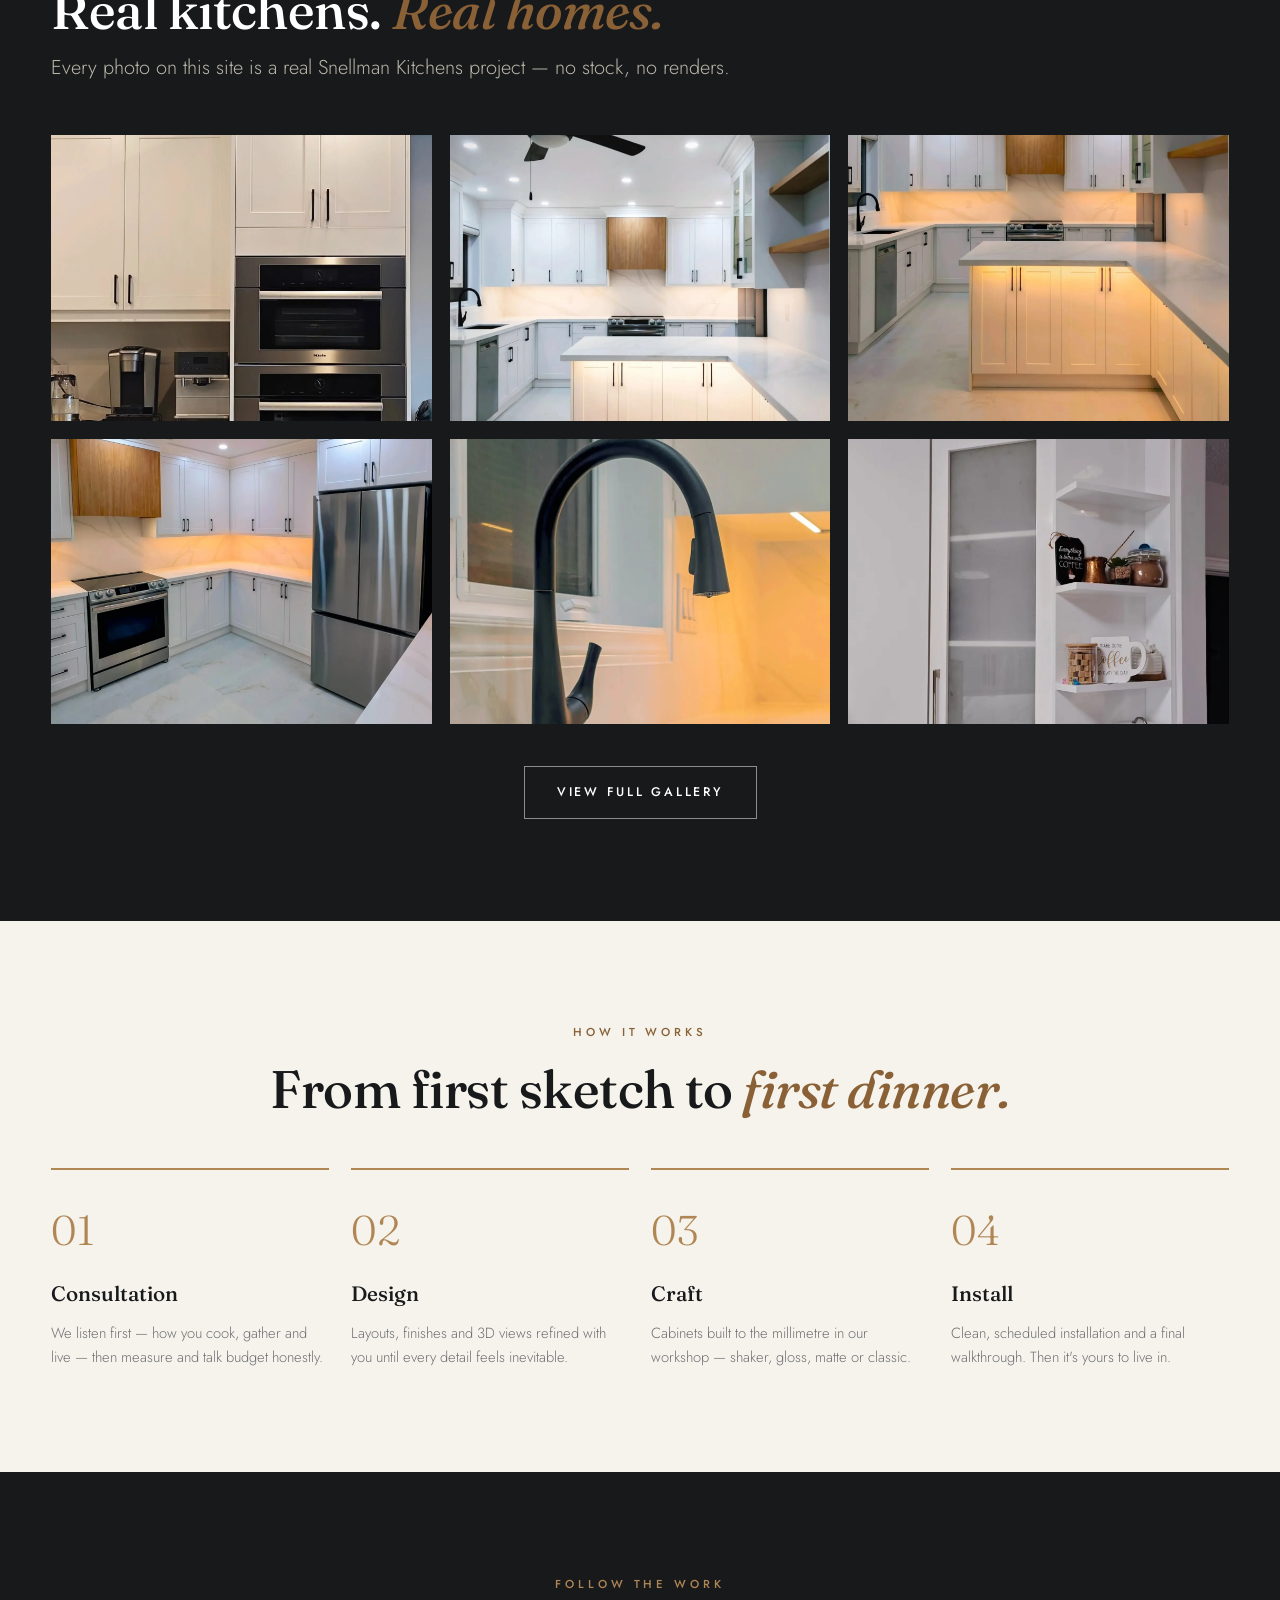
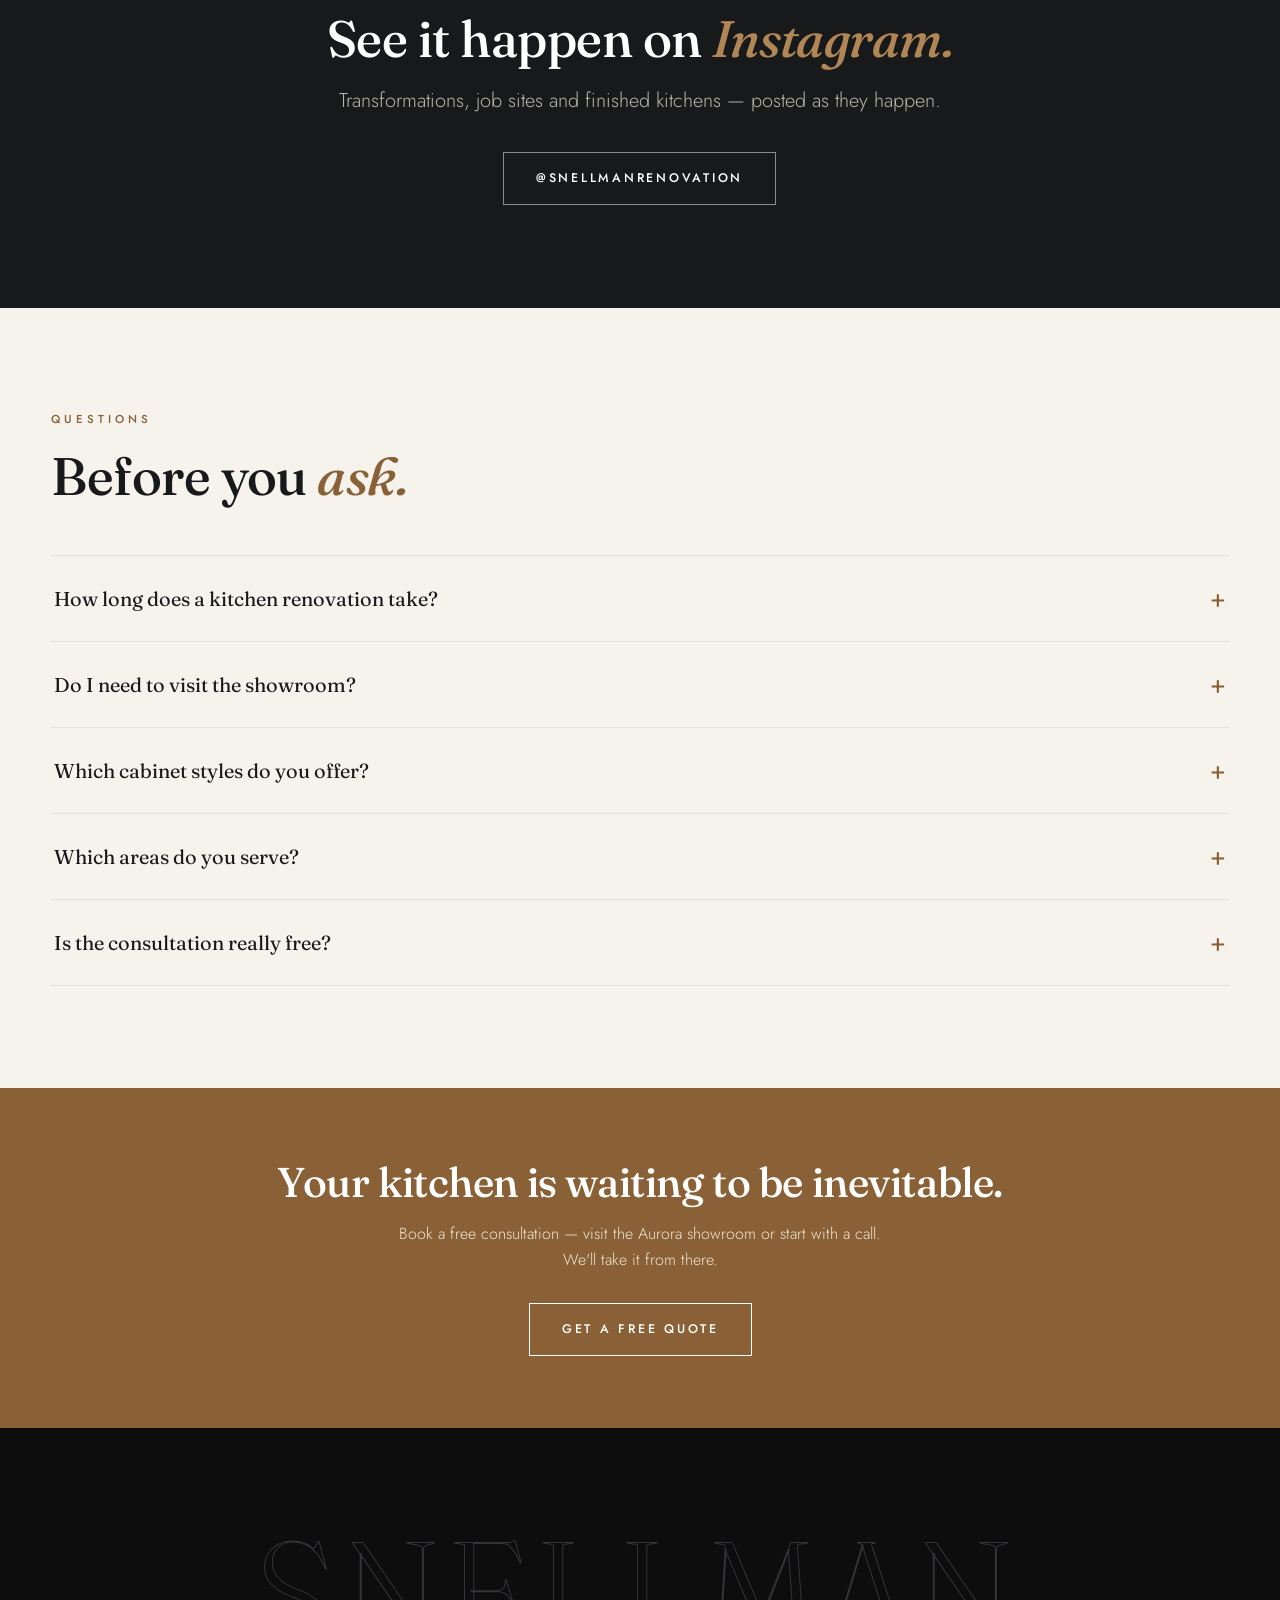
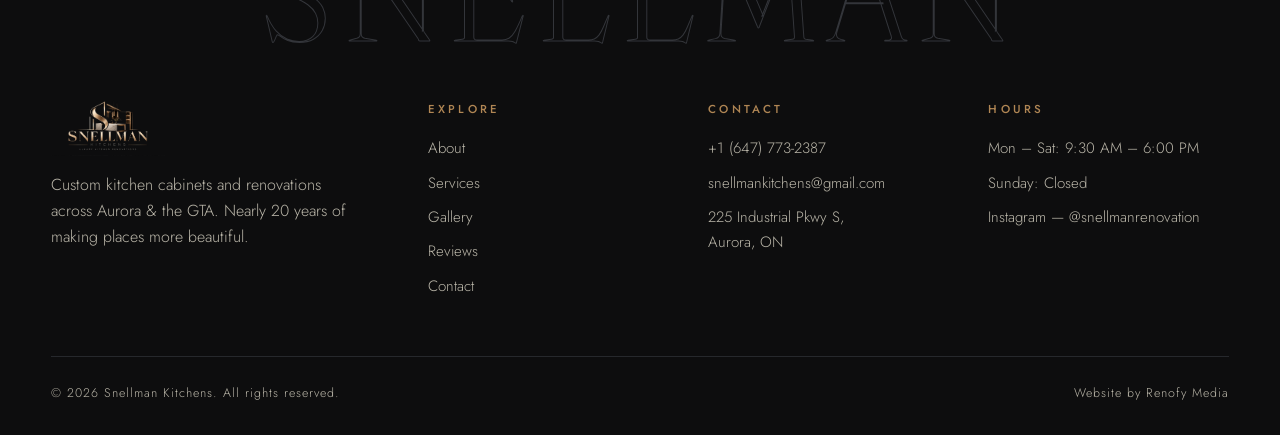
==== commit c8e3eaf5: "Hero: luxury island kitchen photo + stronger scrim for text readability (cache-busted)" ====
--- a/index.html
+++ b/index.html
@@ -12,7 +12,7 @@
 <link rel="preconnect" href="https://fonts.gstatic.com" crossorigin>
 <link href="https://fonts.googleapis.com/css2?family=Fraunces:ital,opsz,wght@0,9..144,400;0,9..144,500;0,9..144,600;1,9..144,400;1,9..144,500&family=Jost:wght@300;400;500&display=swap" rel="stylesheet">
 <link rel="icon" href="assets/img/favicon.png">
-<link rel="stylesheet" href="assets/css/style.css">
+<link rel="stylesheet" href="assets/css/style2.css">
 </head>
 <body>
 <div class="grain"></div>
@@ -40,7 +40,7 @@
 </div>
 
 <header class="hero">
-  <div class="hero-bg" id="heroBg" style="background-image:url('assets/img/hero.webp')"></div>
+  <div class="hero-bg" id="heroBg" style="background-image:url('assets/img/hero2.webp')"></div>
   <div class="hero-veil"></div>
   <div class="hero-content">
     <p class="eyebrow">Snellman Kitchens — Aurora · Ontario</p>
--- a/assets/css/style2.css
+++ b/assets/css/style2.css
@@ -0,0 +1,286 @@
+/* Snellman Kitchens — modern transitional · grey/white/wood/black */
+:root{
+  --ivory:#F5F3EC; --paper:#FBFAF6; --ink:#18191B; --charcoal:#232527;
+  --grey:#6F7073; --soft:#A9A8A2; --line:#E3E0D5; --line-dark:#33353A;
+  --oak:#B08654; --oak-deep:#8A6136; --black:#0D0D0E;
+  --serif:'Fraunces',Georgia,serif; --sans:'Jost',Helvetica,Arial,sans-serif;
+  --ease:cubic-bezier(.22,.8,.24,1);
+}
+*{margin:0;padding:0;box-sizing:border-box}
+html{scroll-behavior:smooth}
+body{font-family:var(--sans);background:var(--ivory);color:var(--ink);line-height:1.65;font-weight:300;overflow-x:hidden;-webkit-font-smoothing:antialiased}
+body.locked{overflow:hidden}
+::selection{background:var(--oak);color:#fff}
+img{max-width:100%;display:block}
+a{color:inherit;text-decoration:none}
+.wrap{width:min(1240px,92vw);margin:0 auto}
+h1,h2,h3,.serif{font-family:var(--serif);font-weight:500;line-height:1.08;letter-spacing:-.01em}
+.eyebrow{font-size:.72rem;letter-spacing:.34em;text-transform:uppercase;color:var(--oak-deep);font-weight:500;margin-bottom:1.1rem}
+.lead{font-size:clamp(1.02rem,1.6vw,1.25rem);color:var(--grey);max-width:60ch}
+.sec{padding:clamp(4.5rem,8vw,7.5rem) 0}
+.sec-head{max-width:760px;margin-bottom:clamp(2.2rem,4vw,3.4rem)}
+.sec-head h2{font-size:clamp(2rem,4.4vw,3.3rem);margin-bottom:.8rem}
+.sec-head h2 em{font-style:italic;color:var(--oak-deep)}
+
+.brand img{height:46px;width:auto;display:block}
+.loader-logo{height:72px;width:auto;max-width:80vw}
+.foot-brand img{height:56px;width:auto;max-width:100%}
+@media(max-width:820px){.brand img{height:38px}.loader-logo{height:56px}}
+
+/* ---------- texture / cursor / overlays ---------- */
+.grain{position:fixed;inset:0;z-index:120;pointer-events:none;opacity:.05;
+  background-image:url("data:image/svg+xml,%3Csvg xmlns='http://www.w3.org/2000/svg' width='140' height='140'%3E%3Cfilter id='n'%3E%3CfeTurbulence type='fractalNoise' baseFrequency='.9' numOctaves='2'/%3E%3C/filter%3E%3Crect width='140' height='140' filter='url(%23n)' opacity='.6'/%3E%3C/svg%3E")}
+#cursor{position:fixed;top:0;left:0;width:14px;height:14px;border-radius:50%;background:var(--oak);z-index:200;pointer-events:none;mix-blend-mode:multiply;transform:translate(-50%,-50%);transition:width .3s var(--ease),height .3s var(--ease),background .3s,opacity .3s;opacity:0}
+#cursor.on{opacity:1}
+#cursor.view{width:84px;height:84px;background:rgba(176,134,84,.92);mix-blend-mode:normal}
+#cursor.view::after{content:'VIEW';position:absolute;inset:0;display:flex;align-items:center;justify-content:center;color:#fff;font-size:.68rem;letter-spacing:.28em;font-weight:500}
+@media(hover:none){#cursor{display:none}}
+#loader{position:fixed;inset:0;background:var(--ink);z-index:300;display:flex;flex-direction:column;gap:1.4rem;align-items:center;justify-content:center;transition:opacity .7s var(--ease),visibility .7s}
+#loader.done{opacity:0;visibility:hidden}
+#loader .mark{color:var(--ivory);font-family:var(--serif);font-size:clamp(1.8rem,4vw,2.6rem);letter-spacing:.24em}
+#loader .mark small{display:block;font-family:var(--sans);font-size:.66rem;letter-spacing:.5em;color:var(--oak);margin-top:.6rem;text-align:center}
+#loader .bar{width:min(320px,60vw);height:2px;background:#33353a;overflow:hidden}
+#loader .bar span{display:block;height:100%;width:0;background:var(--oak);transition:width .3s}
+#wipe{position:fixed;inset:0;background:var(--oak-deep);z-index:250;transform:scaleY(0);transform-origin:top;pointer-events:none}
+#wipe.run{animation:wipe 1.1s var(--ease)}
+@keyframes wipe{0%{transform:scaleY(0);transform-origin:top}45%{transform:scaleY(1);transform-origin:top}55%{transform:scaleY(1);transform-origin:bottom}100%{transform:scaleY(0);transform-origin:bottom}}
+
+/* ---------- nav ---------- */
+#nav{position:fixed;top:0;left:0;right:0;z-index:100;transition:transform .5s var(--ease),background .4s,box-shadow .4s;padding:1.15rem 0}
+#nav .nav-inner{display:flex;align-items:center;justify-content:space-between;gap:1.5rem}
+#nav.scrolled{background:rgba(245,243,236,.94);backdrop-filter:blur(12px);box-shadow:0 1px 0 var(--line)}
+#nav.hidden{transform:translateY(-110%)}
+.brand{font-family:var(--serif);font-size:1.35rem;letter-spacing:.22em;color:var(--ink);display:flex;align-items:center;gap:.6rem}
+.brand b{font-weight:600}
+.brand small{font-family:var(--sans);font-size:.58rem;letter-spacing:.44em;color:var(--oak-deep);font-weight:500}
+.brand .rule{width:34px;height:2px;background:var(--oak)}
+.nav-links{display:flex;gap:2rem;list-style:none}
+.nav-links a{font-size:.82rem;letter-spacing:.18em;text-transform:uppercase;font-weight:400;position:relative;padding:.3rem 0;color:var(--charcoal)}
+.nav-links a::after{content:'';position:absolute;left:0;bottom:0;width:0;height:1px;background:var(--oak-deep);transition:width .35s var(--ease)}
+.nav-links a:hover::after,.nav-links a.active::after{width:100%}
+.nav-links a.active{color:var(--oak-deep)}
+.btn{display:inline-flex;align-items:center;gap:.7rem;padding:.95rem 2rem;border:1px solid var(--ink);font-size:.78rem;letter-spacing:.22em;text-transform:uppercase;font-weight:500;color:var(--ink);background:transparent;cursor:pointer;transition:all .35s var(--ease);position:relative;overflow:hidden}
+.btn.solid{background:var(--ink);color:var(--ivory)}
+.btn.oak{background:var(--oak);border-color:var(--oak);color:#fff}
+.btn:hover{background:var(--oak-deep);border-color:var(--oak-deep);color:#fff;transform:translateY(-2px)}
+.btn.magnetic{will-change:transform}
+#burger{display:none;background:none;border:0;cursor:pointer;flex-direction:column;gap:6px;padding:.5rem}
+#burger span{width:26px;height:2px;background:var(--ink);transition:.35s var(--ease)}
+#mobileMenu{position:fixed;inset:0;background:var(--ink);z-index:99;display:flex;flex-direction:column;align-items:center;justify-content:center;gap:1.2rem;opacity:0;visibility:hidden;transition:.45s var(--ease)}
+#mobileMenu.open{opacity:1;visibility:visible}
+#mobileMenu a{color:var(--ivory);font-family:var(--serif);font-size:2rem}
+#mobileMenu a:hover{color:var(--oak)}
+
+/* ---------- hero ---------- */
+.hero{position:relative;min-height:100svh;display:flex;align-items:flex-end;overflow:hidden;background:var(--ink);color:var(--ivory)}
+.hero-bg{position:absolute;inset:-8% 0;background-size:cover;background-position:center;will-change:transform;transform:scale(1.06)}
+.hero-veil{position:absolute;inset:0;background:linear-gradient(100deg,rgba(13,13,14,.74) 0%,rgba(13,13,14,.42) 42%,rgba(13,13,14,.10) 72%),linear-gradient(180deg,rgba(13,13,14,.38) 0%,rgba(13,13,14,.10) 42%,rgba(13,13,14,.80) 100%)}
+.hero h1{text-shadow:0 2px 26px rgba(0,0,0,.45)}
+.hero .lead{text-shadow:0 1px 14px rgba(0,0,0,.5)}
+.hero-content{position:relative;z-index:2;padding:9rem 0 3.2rem;width:min(1240px,92vw);margin:0 auto}
+.hero .eyebrow{color:var(--oak)}
+.hero h1{font-size:clamp(2.9rem,7.4vw,6rem);color:#fff;max-width:14ch}
+.hero h1 em{font-style:italic;color:var(--oak)}
+.hero h1 .line{display:block;overflow:hidden}
+.hero h1 .line>span{display:inline-block;transform:translateY(110%);animation:riseUp 1.1s var(--ease) forwards}
+.hero h1 .line:nth-child(2)>span{animation-delay:.14s}
+@keyframes riseUp{to{transform:translateY(0)}}
+.hero .lead{color:#D8D5CB;margin:1.4rem 0 2.2rem}
+.hero-ctas{display:flex;gap:1rem;flex-wrap:wrap}
+.hero-ctas .btn{border-color:rgba(255,255,255,.5);color:#fff}
+.hero-ctas .btn.solid{background:#fff;border-color:#fff;color:var(--ink)}
+.hero-ctas .btn:hover{background:var(--oak);border-color:var(--oak);color:#fff}
+.hero-foot{position:relative;z-index:2;border-top:1px solid rgba(255,255,255,.16);padding:1.3rem 0;margin-top:3rem}
+.hero-foot .wrap{display:flex;justify-content:space-between;align-items:center;gap:1rem}
+.stars{color:var(--oak);letter-spacing:.2em;margin-right:.7rem}
+.hero-foot{color:#CFCBC0;font-size:.86rem;letter-spacing:.12em;text-transform:uppercase}
+.scroll-hint{display:flex;align-items:center;gap:.7rem}
+.scroll-hint::after{content:'';width:44px;height:1px;background:var(--oak);animation:hint 2s var(--ease) infinite}
+@keyframes hint{0%,100%{transform:scaleX(.4);transform-origin:left}50%{transform:scaleX(1);transform-origin:left}}
+
+/* ---------- marquee ---------- */
+.marquee{background:var(--ink);color:var(--ivory);overflow:hidden;padding:1.15rem 0;border-top:1px solid #2c2e33}
+.marquee .track{display:flex;gap:3.5rem;width:max-content;animation:slide 30s linear infinite;font-size:.8rem;letter-spacing:.32em;text-transform:uppercase;color:#B9B5A8}
+.marquee .track i{color:var(--oak);font-style:normal}
+@keyframes slide{to{transform:translateX(-50%)}}
+
+/* ---------- intro split ---------- */
+.split{display:grid;grid-template-columns:1fr 1fr;gap:clamp(2rem,5vw,4.5rem);align-items:center}
+.split .ph{position:relative;overflow:hidden}
+.split .ph img{width:100%;height:100%;object-fit:cover;aspect-ratio:4/5;transition:transform 1.2s var(--ease)}
+.split .ph:hover img{transform:scale(1.045)}
+.split .ph .tag{position:absolute;left:1.2rem;bottom:1.2rem;background:rgba(13,13,14,.82);color:#fff;font-size:.72rem;letter-spacing:.24em;text-transform:uppercase;padding:.7rem 1.1rem;backdrop-filter:blur(6px)}
+.stats{display:grid;grid-template-columns:repeat(4,1fr);gap:1px;background:var(--line);border:1px solid var(--line);margin-top:clamp(3rem,6vw,5rem)}
+.stat{background:var(--paper);padding:2.2rem 1.4rem;text-align:center}
+.stat .num{font-family:var(--serif);font-size:clamp(2rem,3.6vw,3rem);color:var(--ink)}
+.stat .num sup{color:var(--oak-deep);font-size:.6em}
+.stat p{font-size:.74rem;letter-spacing:.2em;text-transform:uppercase;color:var(--grey);margin-top:.5rem}
+
+/* ---------- services cards ---------- */
+.svc-grid{display:grid;grid-template-columns:repeat(3,1fr);gap:1.4rem}
+.svc{position:relative;overflow:hidden;background:var(--charcoal);color:#fff;min-height:480px;display:flex;align-items:flex-end;cursor:pointer}
+.svc .bg{position:absolute;inset:0;background-size:cover;background-position:center;transition:transform 1.1s var(--ease),filter .8s}
+.svc::after{content:'';position:absolute;inset:0;background:linear-gradient(180deg,rgba(13,13,14,.05) 30%,rgba(13,13,14,.88) 100%)}
+.svc:hover .bg{transform:scale(1.06)}
+.svc .tx{position:relative;z-index:2;padding:2.2rem}
+.svc .n{font-size:.72rem;letter-spacing:.3em;color:var(--oak);margin-bottom:.8rem}
+.svc h3{font-size:1.7rem;margin-bottom:.7rem;color:#fff}
+.svc p{font-size:.94rem;color:#CFCCC2;max-height:0;opacity:0;overflow:hidden;transition:max-height .6s var(--ease),opacity .5s,margin .5s}
+.svc:hover p{max-height:140px;opacity:1;margin-top:.4rem}
+.svc .go{position:relative;z-index:2;margin:0 2.2rem 2.2rem 0;align-self:flex-end;font-size:.74rem;letter-spacing:.26em;color:#fff;display:flex;align-items:center;gap:.6rem}
+.svc .go::after{content:'→';color:var(--oak);transition:transform .35s}
+.svc:hover .go::after{transform:translateX(8px)}
+
+/* ---------- feature rows (services page) ---------- */
+.feat{display:grid;grid-template-columns:1fr 1fr;gap:clamp(2rem,5vw,4.5rem);align-items:center;padding:clamp(2.5rem,5vw,4rem) 0;border-top:1px solid var(--line)}
+.feat:first-of-type{border-top:0}
+.feat.flip>.ph{order:2}
+.feat .ph{overflow:hidden}
+.feat .ph img{width:100%;aspect-ratio:16/11;object-fit:cover;transition:transform 1.2s var(--ease)}
+.feat .ph:hover img{transform:scale(1.05)}
+.feat h3{font-size:clamp(1.6rem,3vw,2.4rem);margin:.6rem 0 1rem}
+.feat p{color:var(--grey);margin-bottom:1rem;max-width:52ch}
+.feat ul{list-style:none;margin:1.2rem 0 1.6rem}
+.feat ul li{padding:.55rem 0 .55rem 1.8rem;position:relative;font-size:.95rem;color:var(--charcoal)}
+.feat ul li::before{content:'';position:absolute;left:0;top:1.05rem;width:12px;height:12px;border:1.5px solid var(--oak-deep);transform:rotate(45deg)}
+.chiprow{display:flex;flex-wrap:wrap;gap:.6rem;margin:1rem 0 1.4rem}
+.chip{font-size:.72rem;letter-spacing:.18em;text-transform:uppercase;border:1px solid var(--line);padding:.55rem 1rem;color:var(--grey);background:var(--paper)}
+
+/* ---------- dark band ---------- */
+.band{background:var(--ink);color:var(--ivory);position:relative;overflow:hidden}
+.band .sec-head h2{color:#fff}
+.band .lead{color:#B9B5A8}
+.band .eyebrow{color:var(--oak)}
+
+/* ---------- process ---------- */
+.steps{display:grid;grid-template-columns:repeat(4,1fr);gap:1.4rem;counter-reset:step}
+.step{border-top:2px solid var(--oak);padding-top:1.6rem}
+.step::before{counter-increment:step;content:'0' counter(step);font-family:var(--serif);font-size:2.6rem;color:var(--oak)}
+.step h4{font-family:var(--serif);font-size:1.3rem;margin:.8rem 0 .6rem;font-weight:500}
+.step p{font-size:.92rem;color:var(--grey)}
+
+/* ---------- gallery ---------- */
+.g-grid{display:grid;grid-template-columns:repeat(3,1fr);gap:1.1rem}
+.g-item{position:relative;overflow:hidden;cursor:pointer;background:var(--charcoal)}
+.g-item img{width:100%;height:100%;object-fit:cover;aspect-ratio:4/3;transition:transform 1s var(--ease),filter .6s}
+.g-item:hover img{transform:scale(1.07)}
+.g-item .cap{position:absolute;left:0;right:0;bottom:0;padding:2.4rem 1.4rem 1.2rem;background:linear-gradient(transparent,rgba(13,13,14,.85));color:#fff;font-size:.8rem;letter-spacing:.16em;text-transform:uppercase;opacity:0;transform:translateY(12px);transition:.45s var(--ease)}
+.g-item:hover .cap{opacity:1;transform:none}
+.g-item.tall img{aspect-ratio:3/4}
+.filters{display:flex;gap:.7rem;flex-wrap:wrap;margin-bottom:2rem}
+.filters button{background:none;border:1px solid var(--line);padding:.7rem 1.4rem;font-family:var(--sans);font-size:.74rem;letter-spacing:.2em;text-transform:uppercase;cursor:pointer;color:var(--grey);transition:.3s}
+.filters button.on,.filters button:hover{background:var(--ink);border-color:var(--ink);color:#fff}
+#lightbox{position:fixed;inset:0;z-index:220;background:rgba(13,13,14,.94);display:flex;align-items:center;justify-content:center;opacity:0;visibility:hidden;transition:.4s}
+#lightbox.open{opacity:1;visibility:visible}
+#lightbox img{max-width:90vw;max-height:84vh;object-fit:contain;box-shadow:0 30px 80px rgba(0,0,0,.5)}
+#lightbox .lb-cap{position:absolute;bottom:2rem;left:0;right:0;text-align:center;color:#fff;font-size:.82rem;letter-spacing:.22em;text-transform:uppercase}
+#lightbox .lb-x{position:absolute;top:1.6rem;right:2rem;color:#fff;font-size:2rem;background:none;border:0;cursor:pointer}
+#lightbox .lb-nav{position:absolute;top:50%;transform:translateY(-50%);background:none;border:1px solid rgba(255,255,255,.4);color:#fff;width:52px;height:52px;border-radius:50%;cursor:pointer;font-size:1.3rem;transition:.3s}
+#lightbox .lb-nav:hover{background:var(--oak);border-color:var(--oak)}
+#lightbox .prev{left:1.6rem}#lightbox .next{right:1.6rem}
+
+/* ---------- reviews ---------- */
+.rev-shell{position:relative;max-width:860px;margin:0 auto;text-align:center}
+.rev-track{overflow:hidden}
+.rev{display:none;padding:0 1rem}
+.rev.on{display:block;animation:fadeUp .6s var(--ease)}
+@keyframes fadeUp{from{opacity:0;transform:translateY(24px)}to{opacity:1;transform:none}}
+.rev .q{font-family:var(--serif);font-size:clamp(1.35rem,2.8vw,2.1rem);line-height:1.4;font-style:italic}
+.rev .who{margin-top:1.6rem;font-size:.78rem;letter-spacing:.26em;text-transform:uppercase;color:var(--grey)}
+.rev .stars{margin-bottom:1.4rem;display:block;font-size:1.1rem}
+.rev-dots{display:flex;gap:.7rem;justify-content:center;margin-top:2rem}
+.rev-dots button{width:34px;height:3px;background:var(--line);border:0;cursor:pointer;transition:.3s}
+.rev-dots button.on{background:var(--oak-deep)}
+.rev-card{background:var(--paper);border:1px solid var(--line);padding:2.4rem;text-align:left}
+.rev-card .stars{margin-bottom:1rem}
+.rev-card p{font-style:italic;font-family:var(--serif);font-size:1.12rem;line-height:1.6;margin-bottom:1.2rem}
+.rev-card .who{font-size:.74rem;letter-spacing:.24em;text-transform:uppercase;color:var(--grey)}
+.rev-grid{display:grid;grid-template-columns:repeat(2,1fr);gap:1.4rem}
+.cta-band{background:var(--oak-deep);color:#fff;text-align:center;padding:clamp(3rem,6vw,4.5rem) 1.5rem}
+.cta-band h3{font-size:clamp(1.7rem,3.6vw,2.6rem);margin-bottom:1rem;color:#fff}
+.cta-band p{color:#EDE6D6;max-width:56ch;margin:0 auto 1.8rem}
+.cta-band .btn{border-color:#fff;color:#fff}
+.cta-band .btn:hover{background:#fff;color:var(--oak-deep);border-color:#fff}
+
+/* ---------- faq ---------- */
+.faq{border-top:1px solid var(--line)}
+.faq-item{border-bottom:1px solid var(--line)}
+.faq-q{width:100%;background:none;border:0;display:flex;justify-content:space-between;align-items:center;gap:1rem;padding:1.5rem .2rem;cursor:pointer;font-family:var(--serif);font-size:1.25rem;text-align:left;color:var(--ink)}
+.faq-q .pm{font-family:var(--sans);font-size:1.6rem;color:var(--oak-deep);transition:transform .4s var(--ease);flex-shrink:0}
+.faq-item.open .faq-q .pm{transform:rotate(45deg)}
+.faq-a{max-height:0;overflow:hidden;transition:max-height .5s var(--ease)}
+.faq-a p{padding:0 .2rem 1.6rem;color:var(--grey);max-width:70ch}
+
+/* ---------- contact ---------- */
+.contact-grid{display:grid;grid-template-columns:1fr 1.1fr;gap:clamp(2rem,5vw,4rem);align-items:start}
+.info-card{background:var(--ink);color:var(--ivory);padding:clamp(2rem,4vw,3rem)}
+.info-card h3{color:#fff;font-size:1.7rem;margin-bottom:1.4rem}
+.info-row{display:flex;gap:1.1rem;padding:1.1rem 0;border-top:1px solid #33353a;align-items:flex-start}
+.info-row:first-of-type{border-top:0}
+.info-row .ic{width:42px;height:42px;flex-shrink:0;border:1px solid var(--oak);display:flex;align-items:center;justify-content:center;color:var(--oak);font-size:1.05rem}
+.info-row b{display:block;font-size:.72rem;letter-spacing:.26em;text-transform:uppercase;color:var(--oak);margin-bottom:.3rem;font-weight:500}
+.info-row a,.info-row span.v{color:#EDEBE2;font-size:1.02rem}
+.info-row a:hover{color:var(--oak)}
+form.quote .frow{display:grid;grid-template-columns:1fr 1fr;gap:1.1rem}
+.field{margin-bottom:1.15rem}
+.field label{display:block;font-size:.72rem;letter-spacing:.24em;text-transform:uppercase;color:var(--grey);margin-bottom:.55rem}
+.field input,.field select,.field textarea{width:100%;background:var(--paper);border:1px solid var(--line);padding:.95rem 1.1rem;font-family:var(--sans);font-size:1rem;color:var(--ink);transition:border .3s;appearance:none}
+.field textarea{min-height:140px;resize:vertical}
+.field input:focus,.field select:focus,.field textarea:focus{outline:none;border-color:var(--oak-deep)}
+.form-note{font-size:.82rem;color:var(--soft);margin-top:1rem}
+#formMsg{display:none;margin-top:1.2rem;padding:1.1rem 1.3rem;background:#EAF3E7;border:1px solid #BFD8B4;color:#2E5B26;font-size:.95rem}
+.map{margin-top:clamp(2.5rem,5vw,4rem);border:1px solid var(--line)}
+.map iframe{width:100%;height:380px;border:0;display:block;filter:grayscale(1) contrast(1.05)}
+
+/* ---------- footer ---------- */
+footer{background:var(--black);color:#B9B5A8;padding:clamp(3.5rem,6vw,5rem) 0 2rem}
+.foot-grid{display:grid;grid-template-columns:1.4fr 1fr 1fr 1fr;gap:2.5rem;margin-bottom:3rem}
+.foot-brand{font-family:var(--serif);color:#fff;font-size:1.5rem;letter-spacing:.2em;margin-bottom:1rem}
+.foot-brand small{display:block;font-family:var(--sans);font-size:.6rem;letter-spacing:.44em;color:var(--oak);margin-top:.4rem}
+footer h5{font-size:.72rem;letter-spacing:.28em;text-transform:uppercase;color:var(--oak);margin-bottom:1.1rem;font-weight:500}
+footer ul{list-style:none}
+footer li{margin-bottom:.6rem;font-size:.94rem}
+footer a:hover{color:#fff}
+.foot-base{border-top:1px solid #26282c;padding-top:1.6rem;display:flex;justify-content:space-between;gap:1rem;flex-wrap:wrap;font-size:.78rem;letter-spacing:.08em}
+.giant{font-family:var(--serif);font-size:clamp(3.4rem,11vw,10rem);line-height:1;color:transparent;-webkit-text-stroke:1px #33353a;text-align:center;letter-spacing:.08em;margin:1rem 0 2.4rem;user-select:none;white-space:nowrap;overflow:hidden}
+
+/* ---------- page hero (subpages) ---------- */
+.p-hero{position:relative;background:var(--ink);color:#fff;padding:11rem 0 4.5rem;overflow:hidden}
+.p-hero .bg{position:absolute;inset:0;background-size:cover;background-position:center;opacity:.34}
+.p-hero .veil{position:absolute;inset:0;background:linear-gradient(180deg,rgba(13,13,14,.55),rgba(13,13,14,.25))}
+.p-hero .wrap{position:relative;z-index:2}
+.p-hero h1{font-size:clamp(2.4rem,5.6vw,4.4rem);color:#fff;max-width:16ch}
+.p-hero h1 em{font-style:italic;color:var(--oak)}
+.p-hero .crumbs{font-size:.74rem;letter-spacing:.26em;text-transform:uppercase;color:#B9B5A8;margin-bottom:1.2rem}
+.p-hero .crumbs a:hover{color:#fff}
+.p-hero .lead{color:#CFCBC0;margin-top:1.2rem}
+
+/* ---------- reveal anim ---------- */
+.rv{opacity:0;transform:translateY(36px);transition:opacity .9s var(--ease),transform .9s var(--ease)}
+.rv.in{opacity:1;transform:none}
+.rv-d1{transition-delay:.12s}.rv-d2{transition-delay:.24s}.rv-d3{transition-delay:.36s}
+
+/* ---------- responsive ---------- */
+@media(max-width:1020px){
+  .svc-grid{grid-template-columns:1fr 1fr}
+  .g-grid{grid-template-columns:1fr 1fr}
+  .steps{grid-template-columns:1fr 1fr}
+  .stats{grid-template-columns:1fr 1fr}
+  .foot-grid{grid-template-columns:1fr 1fr}
+}
+@media(max-width:820px){
+  .nav-links,.nav-cta{display:none}
+  #burger{display:flex}
+  .split,.contact-grid,.feat{grid-template-columns:1fr}
+  .feat.flip>.ph{order:0}
+  .svc-grid,.g-grid,.rev-grid{grid-template-columns:1fr}
+  .steps{grid-template-columns:1fr}
+  form.quote .frow{grid-template-columns:1fr}
+  .foot-grid{grid-template-columns:1fr}
+  .hero-ctas .btn{width:100%;justify-content:center}
+}
+@media(prefers-reduced-motion:reduce){
+  *,*::before,*::after{animation-duration:.001s!important;transition-duration:.001s!important}
+  .rv{opacity:1;transform:none}
+  .hero h1 .line>span{transform:none}
+}
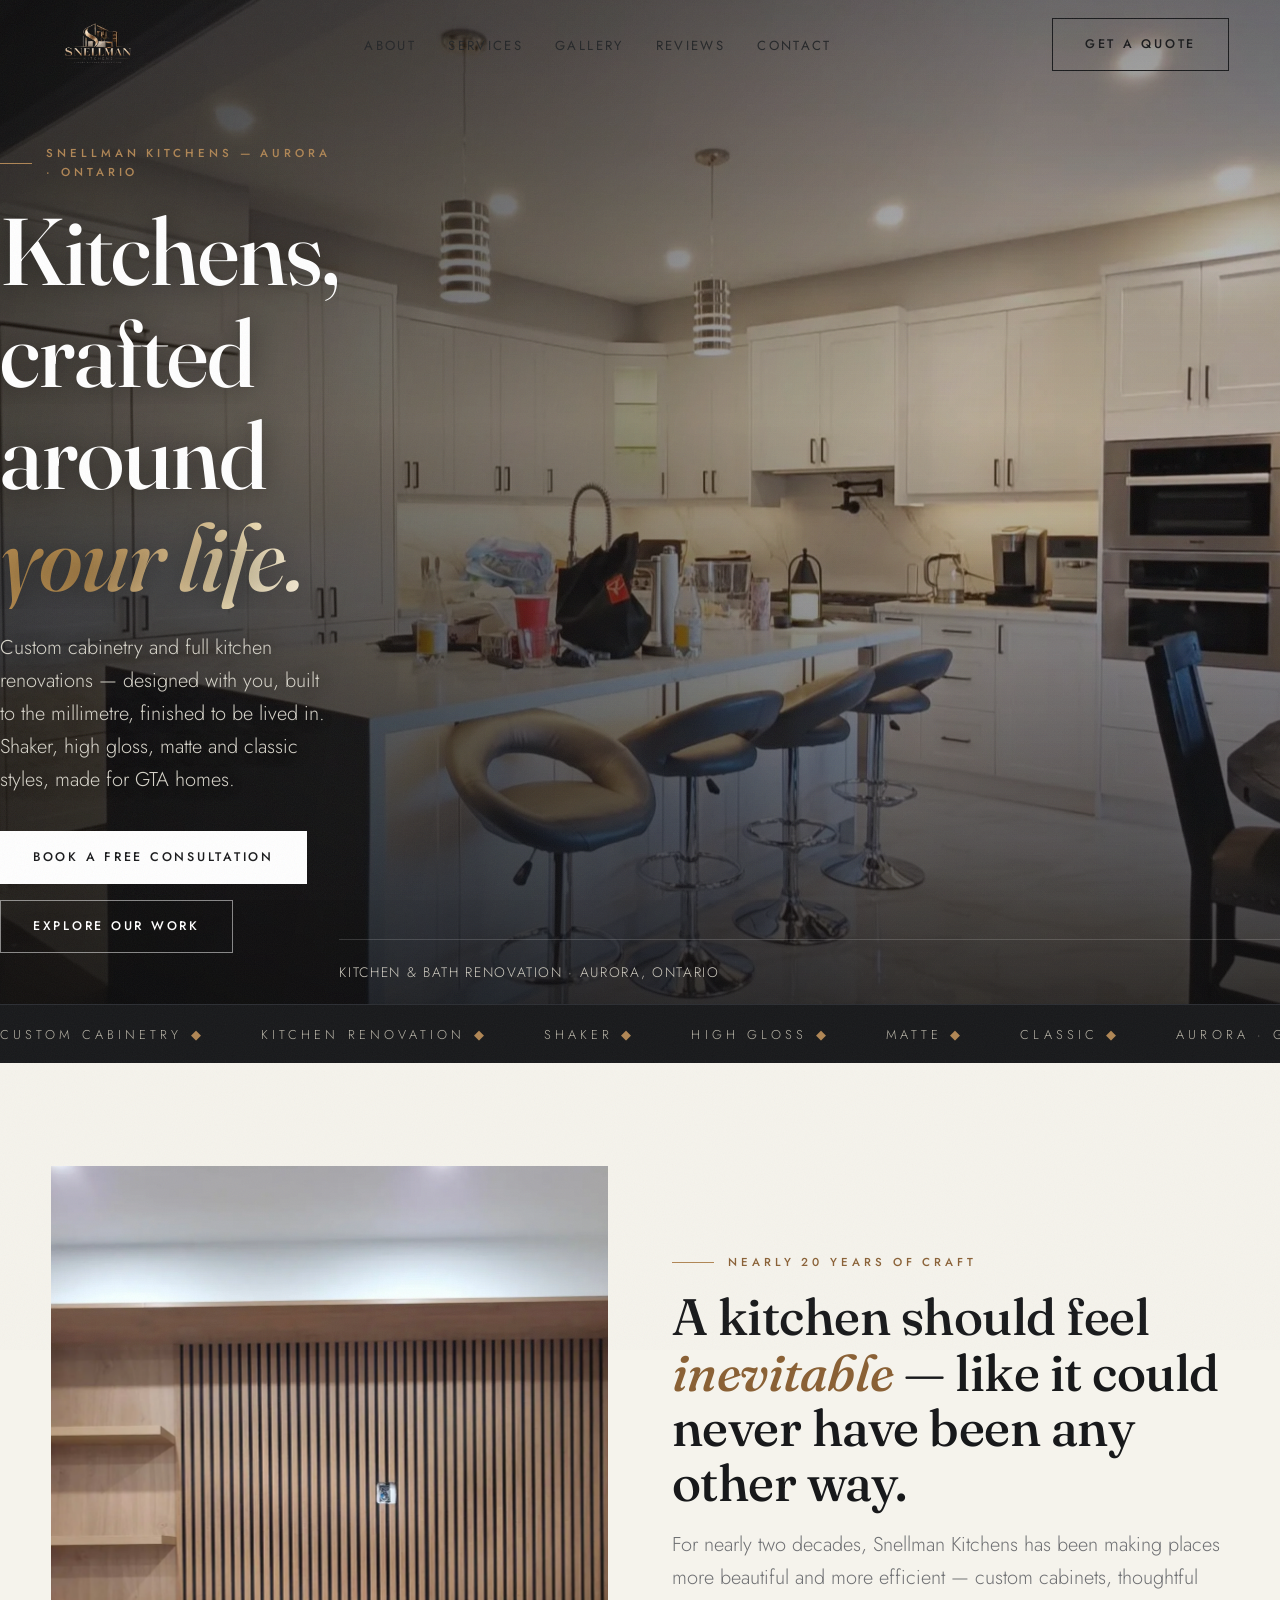
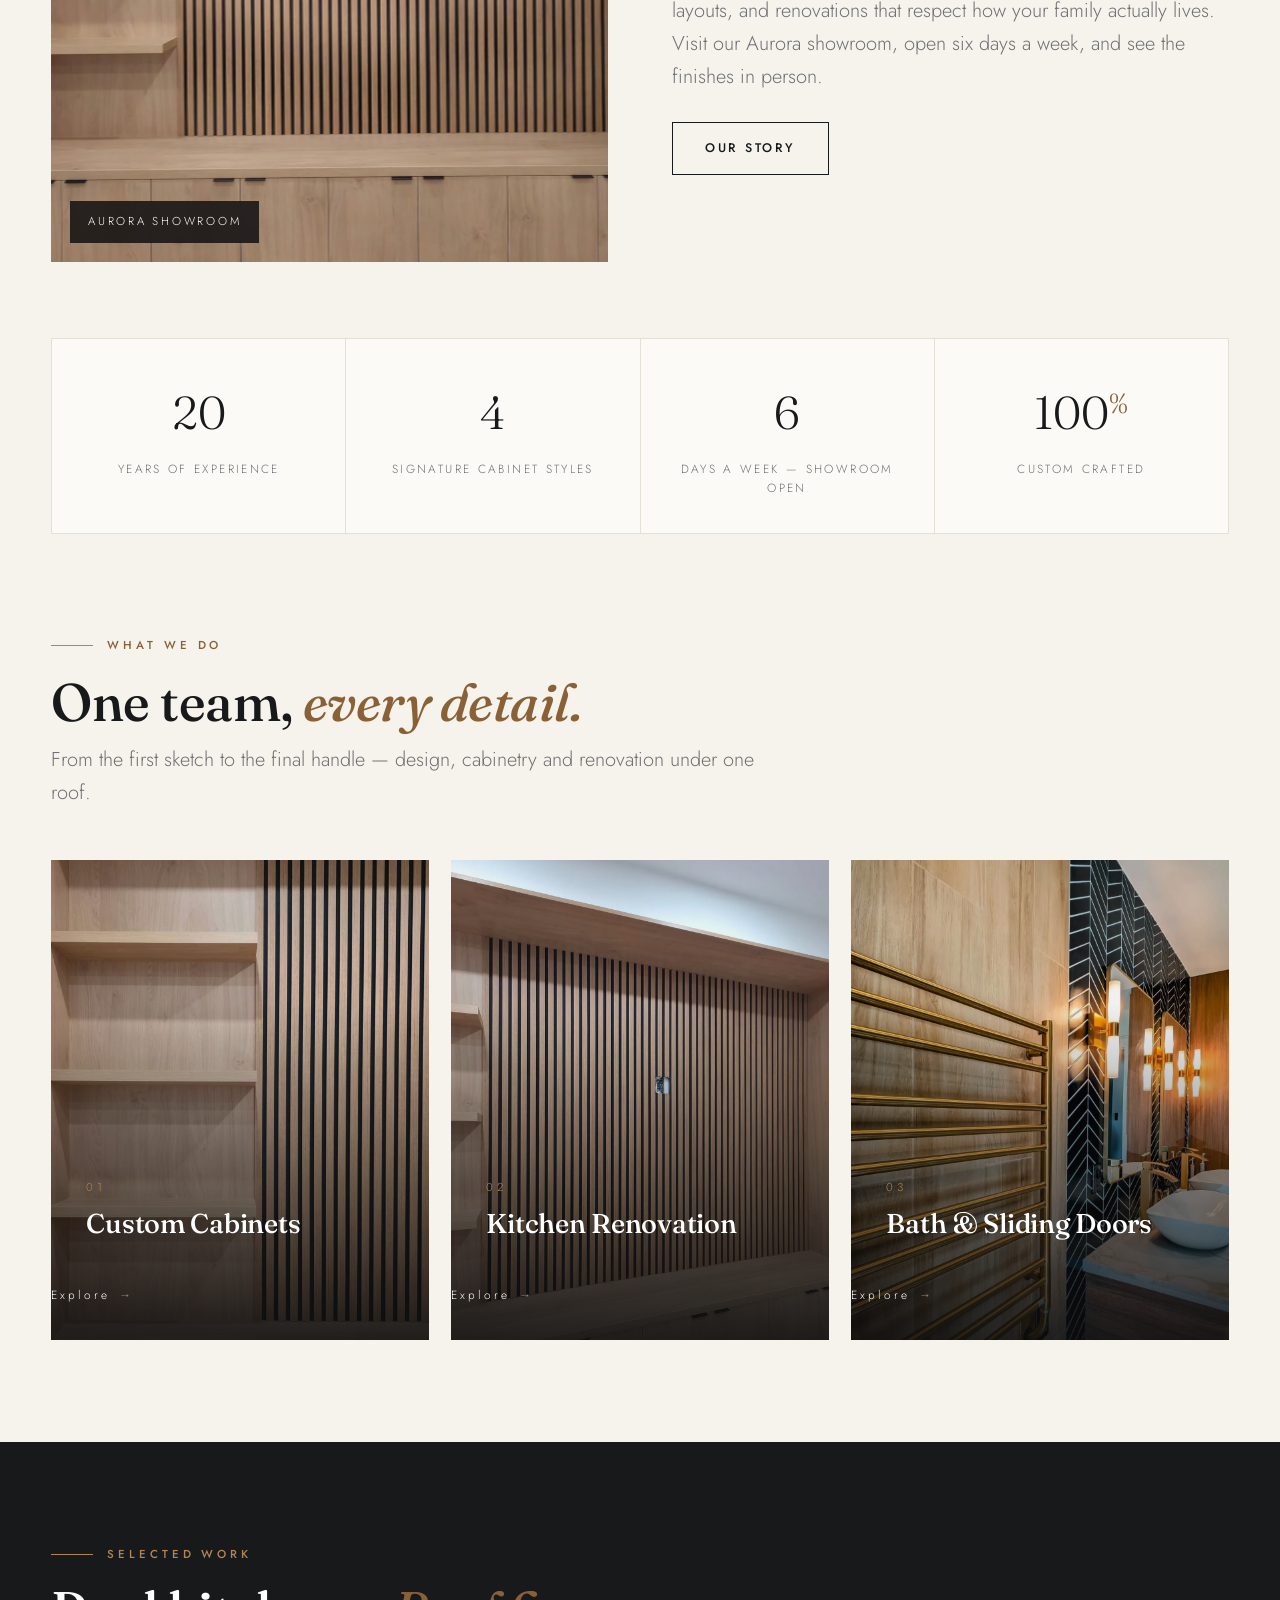
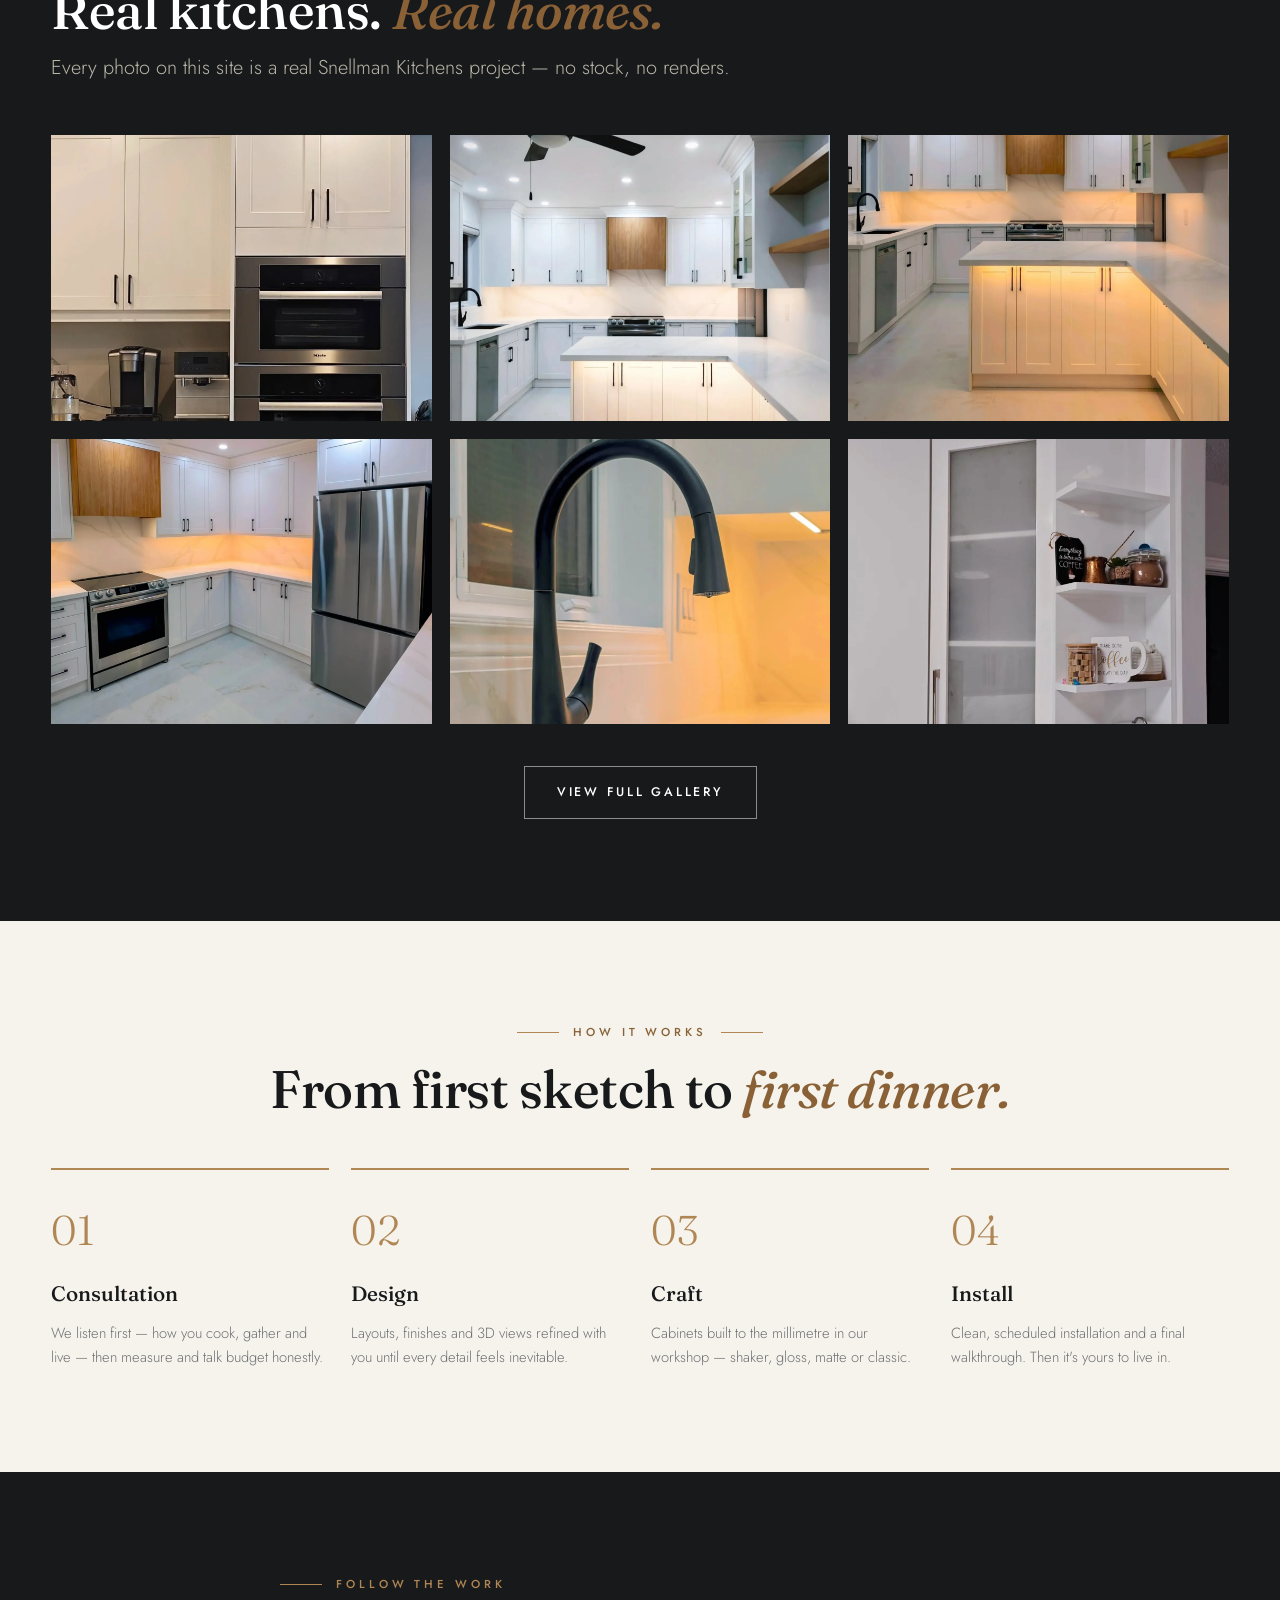
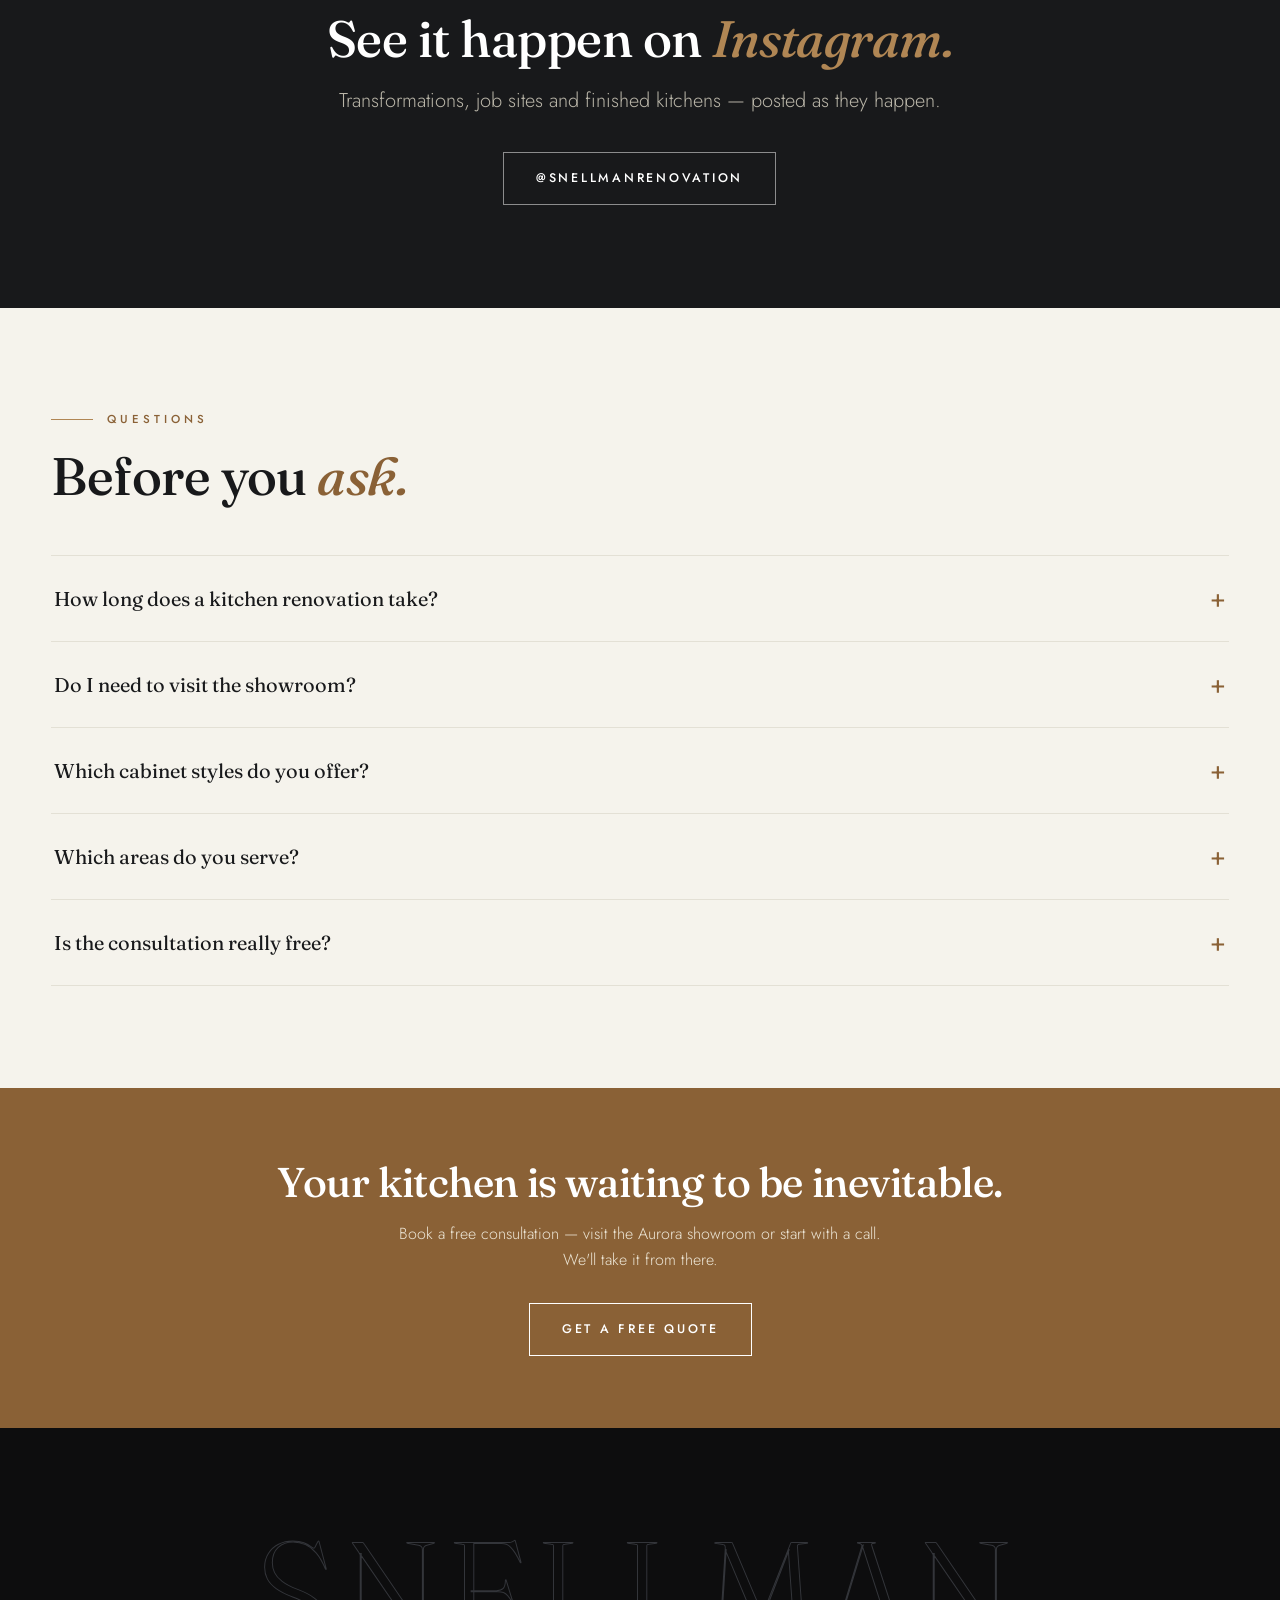
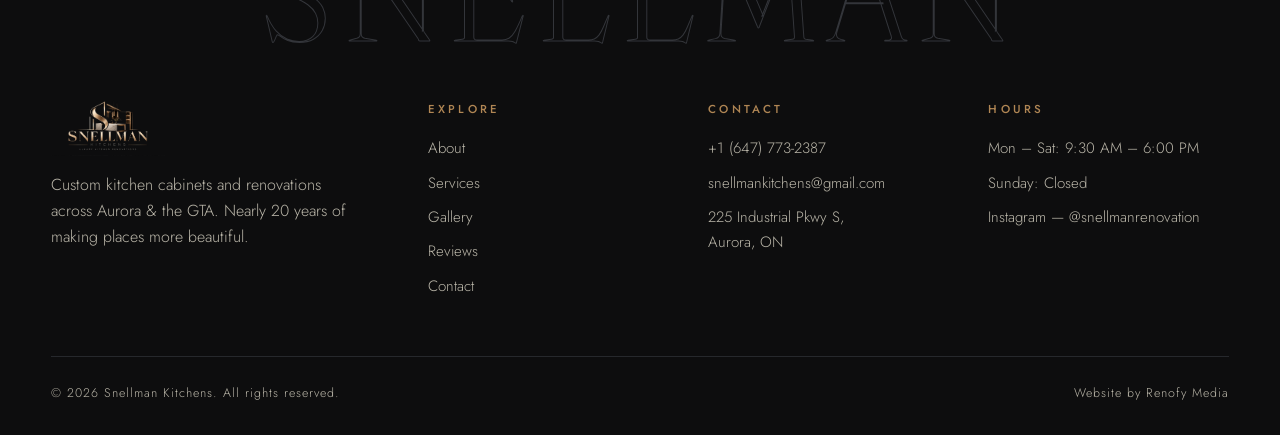
==== commit 61d6fd99: "Luxury pass: film grain, ken burns hero, gold shimmer, blur reveals, button sweeps, scroll parallax " ====
--- a/index.html
+++ b/index.html
@@ -12,7 +12,7 @@
 <link rel="preconnect" href="https://fonts.gstatic.com" crossorigin>
 <link href="https://fonts.googleapis.com/css2?family=Fraunces:ital,opsz,wght@0,9..144,400;0,9..144,500;0,9..144,600;1,9..144,400;1,9..144,500&family=Jost:wght@300;400;500&display=swap" rel="stylesheet">
 <link rel="icon" href="assets/img/favicon.png">
-<link rel="stylesheet" href="assets/css/style2.css">
+<link rel="stylesheet" href="assets/css/style3.css">
 </head>
 <body>
 <div class="grain"></div>
@@ -63,7 +63,7 @@
 
 <section class="sec"><div class="wrap">
   <div class="split">
-    <div class="ph rv"><img src="assets/img/intro.webp" alt="Snellman Kitchens custom kitchen"><span class="tag">Aurora Showroom</span></div>
+    <div class="ph rv"><img data-plx src="assets/img/intro.webp" alt="Snellman Kitchens custom kitchen"><span class="tag">Aurora Showroom</span></div>
     <div class="rv rv-d1">
       <p class="eyebrow">Nearly 20 years of craft</p>
       <h2 style="font-size:clamp(2rem,4.4vw,3.2rem);margin-bottom:1.1rem">A kitchen should feel <em style="font-style:italic;color:var(--oak-deep)">inevitable</em> — like it could never have been any other way.</h2>
@@ -149,6 +149,6 @@
 </div></footer>
 
 <div id="lightbox" role="dialog" aria-label="Photo viewer"><button class="lb-x" aria-label="Close">×</button><button class="lb-nav prev" aria-label="Previous">‹</button><img src="" alt=""><button class="lb-nav next" aria-label="Next">›</button><div class="lb-cap"></div></div>
-<script src="assets/js/main.v2.js"></script>
+<script src="assets/js/main.v3.js"></script>
 </body>
 </html>
--- a/assets/css/style3.css
+++ b/assets/css/style3.css
@@ -0,0 +1,329 @@
+/* Snellman Kitchens — modern transitional · grey/white/wood/black */
+:root{
+  --ivory:#F5F3EC; --paper:#FBFAF6; --ink:#18191B; --charcoal:#232527;
+  --grey:#6F7073; --soft:#A9A8A2; --line:#E3E0D5; --line-dark:#33353A;
+  --oak:#B08654; --oak-deep:#8A6136; --black:#0D0D0E;
+  --serif:'Fraunces',Georgia,serif; --sans:'Jost',Helvetica,Arial,sans-serif;
+  --ease:cubic-bezier(.22,.8,.24,1);
+}
+*{margin:0;padding:0;box-sizing:border-box}
+html{scroll-behavior:smooth}
+body{font-family:var(--sans);background:var(--ivory);color:var(--ink);line-height:1.65;font-weight:300;overflow-x:hidden;-webkit-font-smoothing:antialiased}
+body.locked{overflow:hidden}
+::selection{background:var(--oak);color:#fff}
+img{max-width:100%;display:block}
+a{color:inherit;text-decoration:none}
+.wrap{width:min(1240px,92vw);margin:0 auto}
+h1,h2,h3,.serif{font-family:var(--serif);font-weight:500;line-height:1.08;letter-spacing:-.01em}
+.eyebrow{font-size:.72rem;letter-spacing:.34em;text-transform:uppercase;color:var(--oak-deep);font-weight:500;margin-bottom:1.1rem}
+.lead{font-size:clamp(1.02rem,1.6vw,1.25rem);color:var(--grey);max-width:60ch}
+.sec{padding:clamp(4.5rem,8vw,7.5rem) 0}
+.sec-head{max-width:760px;margin-bottom:clamp(2.2rem,4vw,3.4rem)}
+.sec-head h2{font-size:clamp(2rem,4.4vw,3.3rem);margin-bottom:.8rem}
+.sec-head h2 em{font-style:italic;color:var(--oak-deep)}
+
+.brand img{height:46px;width:auto;display:block}
+.loader-logo{height:72px;width:auto;max-width:80vw}
+.foot-brand img{height:56px;width:auto;max-width:100%}
+@media(max-width:820px){.brand img{height:38px}.loader-logo{height:56px}}
+
+/* ---------- texture / cursor / overlays ---------- */
+.grain{position:fixed;inset:0;z-index:120;pointer-events:none;opacity:.05;
+  background-image:url("data:image/svg+xml,%3Csvg xmlns='http://www.w3.org/2000/svg' width='140' height='140'%3E%3Cfilter id='n'%3E%3CfeTurbulence type='fractalNoise' baseFrequency='.9' numOctaves='2'/%3E%3C/filter%3E%3Crect width='140' height='140' filter='url(%23n)' opacity='.6'/%3E%3C/svg%3E")}
+#cursor{position:fixed;top:0;left:0;width:14px;height:14px;border-radius:50%;background:var(--oak);z-index:200;pointer-events:none;mix-blend-mode:multiply;transform:translate(-50%,-50%);transition:width .3s var(--ease),height .3s var(--ease),background .3s,opacity .3s;opacity:0}
+#cursor.on{opacity:1}
+#cursor.view{width:84px;height:84px;background:rgba(176,134,84,.92);mix-blend-mode:normal}
+#cursor.view::after{content:'VIEW';position:absolute;inset:0;display:flex;align-items:center;justify-content:center;color:#fff;font-size:.68rem;letter-spacing:.28em;font-weight:500}
+@media(hover:none){#cursor{display:none}}
+#loader{position:fixed;inset:0;background:var(--ink);z-index:300;display:flex;flex-direction:column;gap:1.4rem;align-items:center;justify-content:center;transition:opacity .7s var(--ease),visibility .7s}
+#loader.done{opacity:0;visibility:hidden}
+#loader .mark{color:var(--ivory);font-family:var(--serif);font-size:clamp(1.8rem,4vw,2.6rem);letter-spacing:.24em}
+#loader .mark small{display:block;font-family:var(--sans);font-size:.66rem;letter-spacing:.5em;color:var(--oak);margin-top:.6rem;text-align:center}
+#loader .bar{width:min(320px,60vw);height:2px;background:#33353a;overflow:hidden}
+#loader .bar span{display:block;height:100%;width:0;background:var(--oak);transition:width .3s}
+#wipe{position:fixed;inset:0;background:var(--oak-deep);z-index:250;transform:scaleY(0);transform-origin:top;pointer-events:none}
+#wipe.run{animation:wipe 1.1s var(--ease)}
+@keyframes wipe{0%{transform:scaleY(0);transform-origin:top}45%{transform:scaleY(1);transform-origin:top}55%{transform:scaleY(1);transform-origin:bottom}100%{transform:scaleY(0);transform-origin:bottom}}
+
+/* ---------- nav ---------- */
+#nav{position:fixed;top:0;left:0;right:0;z-index:100;transition:transform .5s var(--ease),background .4s,box-shadow .4s;padding:1.15rem 0}
+#nav .nav-inner{display:flex;align-items:center;justify-content:space-between;gap:1.5rem}
+#nav.scrolled{background:rgba(245,243,236,.94);backdrop-filter:blur(12px);box-shadow:0 1px 0 var(--line)}
+#nav.hidden{transform:translateY(-110%)}
+.brand{font-family:var(--serif);font-size:1.35rem;letter-spacing:.22em;color:var(--ink);display:flex;align-items:center;gap:.6rem}
+.brand b{font-weight:600}
+.brand small{font-family:var(--sans);font-size:.58rem;letter-spacing:.44em;color:var(--oak-deep);font-weight:500}
+.brand .rule{width:34px;height:2px;background:var(--oak)}
+.nav-links{display:flex;gap:2rem;list-style:none}
+.nav-links a{font-size:.82rem;letter-spacing:.18em;text-transform:uppercase;font-weight:400;position:relative;padding:.3rem 0;color:var(--charcoal)}
+.nav-links a::after{content:'';position:absolute;left:0;bottom:0;width:0;height:1px;background:var(--oak-deep);transition:width .35s var(--ease)}
+.nav-links a:hover::after,.nav-links a.active::after{width:100%}
+.nav-links a.active{color:var(--oak-deep)}
+.btn{display:inline-flex;align-items:center;gap:.7rem;padding:.95rem 2rem;border:1px solid var(--ink);font-size:.78rem;letter-spacing:.22em;text-transform:uppercase;font-weight:500;color:var(--ink);background:transparent;cursor:pointer;transition:all .35s var(--ease);position:relative;overflow:hidden}
+.btn.solid{background:var(--ink);color:var(--ivory)}
+.btn.oak{background:var(--oak);border-color:var(--oak);color:#fff}
+.btn:hover{background:var(--oak-deep);border-color:var(--oak-deep);color:#fff;transform:translateY(-2px)}
+.btn.magnetic{will-change:transform}
+#burger{display:none;background:none;border:0;cursor:pointer;flex-direction:column;gap:6px;padding:.5rem}
+#burger span{width:26px;height:2px;background:var(--ink);transition:.35s var(--ease)}
+#mobileMenu{position:fixed;inset:0;background:var(--ink);z-index:99;display:flex;flex-direction:column;align-items:center;justify-content:center;gap:1.2rem;opacity:0;visibility:hidden;transition:.45s var(--ease)}
+#mobileMenu.open{opacity:1;visibility:visible}
+#mobileMenu a{color:var(--ivory);font-family:var(--serif);font-size:2rem}
+#mobileMenu a:hover{color:var(--oak)}
+
+/* ---------- hero ---------- */
+.hero{position:relative;min-height:100svh;display:flex;align-items:flex-end;overflow:hidden;background:var(--ink);color:var(--ivory)}
+.hero-bg{position:absolute;inset:-8% 0;background-size:cover;background-position:center;will-change:transform;transform:scale(1.06)}
+.hero-veil{position:absolute;inset:0;background:linear-gradient(100deg,rgba(13,13,14,.74) 0%,rgba(13,13,14,.42) 42%,rgba(13,13,14,.10) 72%),linear-gradient(180deg,rgba(13,13,14,.38) 0%,rgba(13,13,14,.10) 42%,rgba(13,13,14,.80) 100%)}
+.hero h1{text-shadow:0 2px 26px rgba(0,0,0,.45)}
+.hero .lead{text-shadow:0 1px 14px rgba(0,0,0,.5)}
+.hero-content{position:relative;z-index:2;padding:9rem 0 3.2rem;width:min(1240px,92vw);margin:0 auto}
+.hero .eyebrow{color:var(--oak)}
+.hero h1{font-size:clamp(2.9rem,7.4vw,6rem);color:#fff;max-width:14ch}
+.hero h1 em{font-style:italic;color:var(--oak)}
+.hero h1 .line{display:block;overflow:hidden}
+.hero h1 .line>span{display:inline-block;transform:translateY(110%);animation:riseUp 1.1s var(--ease) forwards}
+.hero h1 .line:nth-child(2)>span{animation-delay:.14s}
+@keyframes riseUp{to{transform:translateY(0)}}
+.hero .lead{color:#D8D5CB;margin:1.4rem 0 2.2rem}
+.hero-ctas{display:flex;gap:1rem;flex-wrap:wrap}
+.hero-ctas .btn{border-color:rgba(255,255,255,.5);color:#fff}
+.hero-ctas .btn.solid{background:#fff;border-color:#fff;color:var(--ink)}
+.hero-ctas .btn:hover{background:var(--oak);border-color:var(--oak);color:#fff}
+.hero-foot{position:relative;z-index:2;border-top:1px solid rgba(255,255,255,.16);padding:1.3rem 0;margin-top:3rem}
+.hero-foot .wrap{display:flex;justify-content:space-between;align-items:center;gap:1rem}
+.stars{color:var(--oak);letter-spacing:.2em;margin-right:.7rem}
+.hero-foot{color:#CFCBC0;font-size:.86rem;letter-spacing:.12em;text-transform:uppercase}
+.scroll-hint{display:flex;align-items:center;gap:.7rem}
+.scroll-hint::after{content:'';width:44px;height:1px;background:var(--oak);animation:hint 2s var(--ease) infinite}
+@keyframes hint{0%,100%{transform:scaleX(.4);transform-origin:left}50%{transform:scaleX(1);transform-origin:left}}
+
+/* ---------- marquee ---------- */
+.marquee{background:var(--ink);color:var(--ivory);overflow:hidden;padding:1.15rem 0;border-top:1px solid #2c2e33}
+.marquee .track{display:flex;gap:3.5rem;width:max-content;animation:slide 30s linear infinite;font-size:.8rem;letter-spacing:.32em;text-transform:uppercase;color:#B9B5A8}
+.marquee .track i{color:var(--oak);font-style:normal}
+@keyframes slide{to{transform:translateX(-50%)}}
+
+/* ---------- intro split ---------- */
+.split{display:grid;grid-template-columns:1fr 1fr;gap:clamp(2rem,5vw,4.5rem);align-items:center}
+.split .ph{position:relative;overflow:hidden}
+.split .ph img{width:100%;height:100%;object-fit:cover;aspect-ratio:4/5;transition:transform 1.2s var(--ease)}
+.split .ph:hover img{transform:scale(1.045)}
+.split .ph .tag{position:absolute;left:1.2rem;bottom:1.2rem;background:rgba(13,13,14,.82);color:#fff;font-size:.72rem;letter-spacing:.24em;text-transform:uppercase;padding:.7rem 1.1rem;backdrop-filter:blur(6px)}
+.stats{display:grid;grid-template-columns:repeat(4,1fr);gap:1px;background:var(--line);border:1px solid var(--line);margin-top:clamp(3rem,6vw,5rem)}
+.stat{background:var(--paper);padding:2.2rem 1.4rem;text-align:center}
+.stat .num{font-family:var(--serif);font-size:clamp(2rem,3.6vw,3rem);color:var(--ink)}
+.stat .num sup{color:var(--oak-deep);font-size:.6em}
+.stat p{font-size:.74rem;letter-spacing:.2em;text-transform:uppercase;color:var(--grey);margin-top:.5rem}
+
+/* ---------- services cards ---------- */
+.svc-grid{display:grid;grid-template-columns:repeat(3,1fr);gap:1.4rem}
+.svc{position:relative;overflow:hidden;background:var(--charcoal);color:#fff;min-height:480px;display:flex;align-items:flex-end;cursor:pointer}
+.svc .bg{position:absolute;inset:0;background-size:cover;background-position:center;transition:transform 1.1s var(--ease),filter .8s}
+.svc::after{content:'';position:absolute;inset:0;background:linear-gradient(180deg,rgba(13,13,14,.05) 30%,rgba(13,13,14,.88) 100%)}
+.svc:hover .bg{transform:scale(1.06)}
+.svc .tx{position:relative;z-index:2;padding:2.2rem}
+.svc .n{font-size:.72rem;letter-spacing:.3em;color:var(--oak);margin-bottom:.8rem}
+.svc h3{font-size:1.7rem;margin-bottom:.7rem;color:#fff}
+.svc p{font-size:.94rem;color:#CFCCC2;max-height:0;opacity:0;overflow:hidden;transition:max-height .6s var(--ease),opacity .5s,margin .5s}
+.svc:hover p{max-height:140px;opacity:1;margin-top:.4rem}
+.svc .go{position:relative;z-index:2;margin:0 2.2rem 2.2rem 0;align-self:flex-end;font-size:.74rem;letter-spacing:.26em;color:#fff;display:flex;align-items:center;gap:.6rem}
+.svc .go::after{content:'→';color:var(--oak);transition:transform .35s}
+.svc:hover .go::after{transform:translateX(8px)}
+
+/* ---------- feature rows (services page) ---------- */
+.feat{display:grid;grid-template-columns:1fr 1fr;gap:clamp(2rem,5vw,4.5rem);align-items:center;padding:clamp(2.5rem,5vw,4rem) 0;border-top:1px solid var(--line)}
+.feat:first-of-type{border-top:0}
+.feat.flip>.ph{order:2}
+.feat .ph{overflow:hidden}
+.feat .ph img{width:100%;aspect-ratio:16/11;object-fit:cover;transition:transform 1.2s var(--ease)}
+.feat .ph:hover img{transform:scale(1.05)}
+.feat h3{font-size:clamp(1.6rem,3vw,2.4rem);margin:.6rem 0 1rem}
+.feat p{color:var(--grey);margin-bottom:1rem;max-width:52ch}
+.feat ul{list-style:none;margin:1.2rem 0 1.6rem}
+.feat ul li{padding:.55rem 0 .55rem 1.8rem;position:relative;font-size:.95rem;color:var(--charcoal)}
+.feat ul li::before{content:'';position:absolute;left:0;top:1.05rem;width:12px;height:12px;border:1.5px solid var(--oak-deep);transform:rotate(45deg)}
+.chiprow{display:flex;flex-wrap:wrap;gap:.6rem;margin:1rem 0 1.4rem}
+.chip{font-size:.72rem;letter-spacing:.18em;text-transform:uppercase;border:1px solid var(--line);padding:.55rem 1rem;color:var(--grey);background:var(--paper)}
+
+/* ---------- dark band ---------- */
+.band{background:var(--ink);color:var(--ivory);position:relative;overflow:hidden}
+.band .sec-head h2{color:#fff}
+.band .lead{color:#B9B5A8}
+.band .eyebrow{color:var(--oak)}
+
+/* ---------- process ---------- */
+.steps{display:grid;grid-template-columns:repeat(4,1fr);gap:1.4rem;counter-reset:step}
+.step{border-top:2px solid var(--oak);padding-top:1.6rem}
+.step::before{counter-increment:step;content:'0' counter(step);font-family:var(--serif);font-size:2.6rem;color:var(--oak)}
+.step h4{font-family:var(--serif);font-size:1.3rem;margin:.8rem 0 .6rem;font-weight:500}
+.step p{font-size:.92rem;color:var(--grey)}
+
+/* ---------- gallery ---------- */
+.g-grid{display:grid;grid-template-columns:repeat(3,1fr);gap:1.1rem}
+.g-item{position:relative;overflow:hidden;cursor:pointer;background:var(--charcoal)}
+.g-item img{width:100%;height:100%;object-fit:cover;aspect-ratio:4/3;transition:transform 1s var(--ease),filter .6s}
+.g-item:hover img{transform:scale(1.07)}
+.g-item .cap{position:absolute;left:0;right:0;bottom:0;padding:2.4rem 1.4rem 1.2rem;background:linear-gradient(transparent,rgba(13,13,14,.85));color:#fff;font-size:.8rem;letter-spacing:.16em;text-transform:uppercase;opacity:0;transform:translateY(12px);transition:.45s var(--ease)}
+.g-item:hover .cap{opacity:1;transform:none}
+.g-item.tall img{aspect-ratio:3/4}
+.filters{display:flex;gap:.7rem;flex-wrap:wrap;margin-bottom:2rem}
+.filters button{background:none;border:1px solid var(--line);padding:.7rem 1.4rem;font-family:var(--sans);font-size:.74rem;letter-spacing:.2em;text-transform:uppercase;cursor:pointer;color:var(--grey);transition:.3s}
+.filters button.on,.filters button:hover{background:var(--ink);border-color:var(--ink);color:#fff}
+#lightbox{position:fixed;inset:0;z-index:220;background:rgba(13,13,14,.94);display:flex;align-items:center;justify-content:center;opacity:0;visibility:hidden;transition:.4s}
+#lightbox.open{opacity:1;visibility:visible}
+#lightbox img{max-width:90vw;max-height:84vh;object-fit:contain;box-shadow:0 30px 80px rgba(0,0,0,.5)}
+#lightbox .lb-cap{position:absolute;bottom:2rem;left:0;right:0;text-align:center;color:#fff;font-size:.82rem;letter-spacing:.22em;text-transform:uppercase}
+#lightbox .lb-x{position:absolute;top:1.6rem;right:2rem;color:#fff;font-size:2rem;background:none;border:0;cursor:pointer}
+#lightbox .lb-nav{position:absolute;top:50%;transform:translateY(-50%);background:none;border:1px solid rgba(255,255,255,.4);color:#fff;width:52px;height:52px;border-radius:50%;cursor:pointer;font-size:1.3rem;transition:.3s}
+#lightbox .lb-nav:hover{background:var(--oak);border-color:var(--oak)}
+#lightbox .prev{left:1.6rem}#lightbox .next{right:1.6rem}
+
+/* ---------- reviews ---------- */
+.rev-shell{position:relative;max-width:860px;margin:0 auto;text-align:center}
+.rev-track{overflow:hidden}
+.rev{display:none;padding:0 1rem}
+.rev.on{display:block;animation:fadeUp .6s var(--ease)}
+@keyframes fadeUp{from{opacity:0;transform:translateY(24px)}to{opacity:1;transform:none}}
+.rev .q{font-family:var(--serif);font-size:clamp(1.35rem,2.8vw,2.1rem);line-height:1.4;font-style:italic}
+.rev .who{margin-top:1.6rem;font-size:.78rem;letter-spacing:.26em;text-transform:uppercase;color:var(--grey)}
+.rev .stars{margin-bottom:1.4rem;display:block;font-size:1.1rem}
+.rev-dots{display:flex;gap:.7rem;justify-content:center;margin-top:2rem}
+.rev-dots button{width:34px;height:3px;background:var(--line);border:0;cursor:pointer;transition:.3s}
+.rev-dots button.on{background:var(--oak-deep)}
+.rev-card{background:var(--paper);border:1px solid var(--line);padding:2.4rem;text-align:left}
+.rev-card .stars{margin-bottom:1rem}
+.rev-card p{font-style:italic;font-family:var(--serif);font-size:1.12rem;line-height:1.6;margin-bottom:1.2rem}
+.rev-card .who{font-size:.74rem;letter-spacing:.24em;text-transform:uppercase;color:var(--grey)}
+.rev-grid{display:grid;grid-template-columns:repeat(2,1fr);gap:1.4rem}
+.cta-band{background:var(--oak-deep);color:#fff;text-align:center;padding:clamp(3rem,6vw,4.5rem) 1.5rem}
+.cta-band h3{font-size:clamp(1.7rem,3.6vw,2.6rem);margin-bottom:1rem;color:#fff}
+.cta-band p{color:#EDE6D6;max-width:56ch;margin:0 auto 1.8rem}
+.cta-band .btn{border-color:#fff;color:#fff}
+.cta-band .btn:hover{background:#fff;color:var(--oak-deep);border-color:#fff}
+
+/* ---------- faq ---------- */
+.faq{border-top:1px solid var(--line)}
+.faq-item{border-bottom:1px solid var(--line)}
+.faq-q{width:100%;background:none;border:0;display:flex;justify-content:space-between;align-items:center;gap:1rem;padding:1.5rem .2rem;cursor:pointer;font-family:var(--serif);font-size:1.25rem;text-align:left;color:var(--ink)}
+.faq-q .pm{font-family:var(--sans);font-size:1.6rem;color:var(--oak-deep);transition:transform .4s var(--ease);flex-shrink:0}
+.faq-item.open .faq-q .pm{transform:rotate(45deg)}
+.faq-a{max-height:0;overflow:hidden;transition:max-height .5s var(--ease)}
+.faq-a p{padding:0 .2rem 1.6rem;color:var(--grey);max-width:70ch}
+
+/* ---------- contact ---------- */
+.contact-grid{display:grid;grid-template-columns:1fr 1.1fr;gap:clamp(2rem,5vw,4rem);align-items:start}
+.info-card{background:var(--ink);color:var(--ivory);padding:clamp(2rem,4vw,3rem)}
+.info-card h3{color:#fff;font-size:1.7rem;margin-bottom:1.4rem}
+.info-row{display:flex;gap:1.1rem;padding:1.1rem 0;border-top:1px solid #33353a;align-items:flex-start}
+.info-row:first-of-type{border-top:0}
+.info-row .ic{width:42px;height:42px;flex-shrink:0;border:1px solid var(--oak);display:flex;align-items:center;justify-content:center;color:var(--oak);font-size:1.05rem}
+.info-row b{display:block;font-size:.72rem;letter-spacing:.26em;text-transform:uppercase;color:var(--oak);margin-bottom:.3rem;font-weight:500}
+.info-row a,.info-row span.v{color:#EDEBE2;font-size:1.02rem}
+.info-row a:hover{color:var(--oak)}
+form.quote .frow{display:grid;grid-template-columns:1fr 1fr;gap:1.1rem}
+.field{margin-bottom:1.15rem}
+.field label{display:block;font-size:.72rem;letter-spacing:.24em;text-transform:uppercase;color:var(--grey);margin-bottom:.55rem}
+.field input,.field select,.field textarea{width:100%;background:var(--paper);border:1px solid var(--line);padding:.95rem 1.1rem;font-family:var(--sans);font-size:1rem;color:var(--ink);transition:border .3s;appearance:none}
+.field textarea{min-height:140px;resize:vertical}
+.field input:focus,.field select:focus,.field textarea:focus{outline:none;border-color:var(--oak-deep)}
+.form-note{font-size:.82rem;color:var(--soft);margin-top:1rem}
+#formMsg{display:none;margin-top:1.2rem;padding:1.1rem 1.3rem;background:#EAF3E7;border:1px solid #BFD8B4;color:#2E5B26;font-size:.95rem}
+.map{margin-top:clamp(2.5rem,5vw,4rem);border:1px solid var(--line)}
+.map iframe{width:100%;height:380px;border:0;display:block;filter:grayscale(1) contrast(1.05)}
+
+/* ---------- footer ---------- */
+footer{background:var(--black);color:#B9B5A8;padding:clamp(3.5rem,6vw,5rem) 0 2rem}
+.foot-grid{display:grid;grid-template-columns:1.4fr 1fr 1fr 1fr;gap:2.5rem;margin-bottom:3rem}
+.foot-brand{font-family:var(--serif);color:#fff;font-size:1.5rem;letter-spacing:.2em;margin-bottom:1rem}
+.foot-brand small{display:block;font-family:var(--sans);font-size:.6rem;letter-spacing:.44em;color:var(--oak);margin-top:.4rem}
+footer h5{font-size:.72rem;letter-spacing:.28em;text-transform:uppercase;color:var(--oak);margin-bottom:1.1rem;font-weight:500}
+footer ul{list-style:none}
+footer li{margin-bottom:.6rem;font-size:.94rem}
+footer a:hover{color:#fff}
+.foot-base{border-top:1px solid #26282c;padding-top:1.6rem;display:flex;justify-content:space-between;gap:1rem;flex-wrap:wrap;font-size:.78rem;letter-spacing:.08em}
+.giant{font-family:var(--serif);font-size:clamp(3.4rem,11vw,10rem);line-height:1;color:transparent;-webkit-text-stroke:1px #33353a;text-align:center;letter-spacing:.08em;margin:1rem 0 2.4rem;user-select:none;white-space:nowrap;overflow:hidden}
+
+/* ---------- page hero (subpages) ---------- */
+.p-hero{position:relative;background:var(--ink);color:#fff;padding:11rem 0 4.5rem;overflow:hidden}
+.p-hero .bg{position:absolute;inset:0;background-size:cover;background-position:center;opacity:.34}
+.p-hero .veil{position:absolute;inset:0;background:linear-gradient(180deg,rgba(13,13,14,.55),rgba(13,13,14,.25))}
+.p-hero .wrap{position:relative;z-index:2}
+.p-hero h1{font-size:clamp(2.4rem,5.6vw,4.4rem);color:#fff;max-width:16ch}
+.p-hero h1 em{font-style:italic;color:var(--oak)}
+.p-hero .crumbs{font-size:.74rem;letter-spacing:.26em;text-transform:uppercase;color:#B9B5A8;margin-bottom:1.2rem}
+.p-hero .crumbs a:hover{color:#fff}
+.p-hero .lead{color:#CFCBC0;margin-top:1.2rem}
+
+/* ---------- reveal anim ---------- */
+.rv{opacity:0;transform:translateY(36px);transition:opacity .9s var(--ease),transform .9s var(--ease)}
+.rv.in{opacity:1;transform:none}
+.rv-d1{transition-delay:.12s}.rv-d2{transition-delay:.24s}.rv-d3{transition-delay:.36s}
+
+/* ---------- responsive ---------- */
+@media(max-width:1020px){
+  .svc-grid{grid-template-columns:1fr 1fr}
+  .g-grid{grid-template-columns:1fr 1fr}
+  .steps{grid-template-columns:1fr 1fr}
+  .stats{grid-template-columns:1fr 1fr}
+  .foot-grid{grid-template-columns:1fr 1fr}
+}
+@media(max-width:820px){
+  .nav-links,.nav-cta{display:none}
+  #burger{display:flex}
+  .split,.contact-grid,.feat{grid-template-columns:1fr}
+  .feat.flip>.ph{order:0}
+  .svc-grid,.g-grid,.rev-grid{grid-template-columns:1fr}
+  .steps{grid-template-columns:1fr}
+  form.quote .frow{grid-template-columns:1fr}
+  .foot-grid{grid-template-columns:1fr}
+  .hero-ctas .btn{width:100%;justify-content:center}
+}
+@media(prefers-reduced-motion:reduce){
+  *,*::before,*::after{animation-duration:.001s!important;transition-duration:.001s!important}
+  .rv{opacity:1;transform:none}
+  .hero h1 .line>span{transform:none}
+}
+
+/* ================= luxury pass ================= */
+html{scroll-behavior:smooth}
+/* film grain */
+body::after{content:'';position:fixed;inset:-50%;z-index:200;pointer-events:none;opacity:.045;
+background-image:url("data:image/svg+xml,%3Csvg xmlns='http://www.w3.org/2000/svg' width='240' height='240'%3E%3Cfilter id='n'%3E%3CfeTurbulence type='fractalNoise' baseFrequency='0.9' numOctaves='2'/%3E%3C/filter%3E%3Crect width='240' height='240' filter='url(%23n)' opacity='1'/%3E%3C/svg%3E");
+animation:grain 9s steps(6) infinite}
+@keyframes grain{0%,100%{transform:translate(0,0)}20%{transform:translate(-4%,3%)}40%{transform:translate(3%,-4%)}60%{transform:translate(-3%,-2%)}80%{transform:translate(4%,3%)}}
+/* cinematic hero zoom */
+.hero-bg{animation:kenburns 26s ease-in-out infinite alternate}
+@keyframes kenburns{from{transform:scale(1.06)}to{transform:scale(1.16)}}
+/* liquid gold shimmer on accent words */
+.hero h1 em{background:linear-gradient(110deg,#b98d4e 15%,#f4e3ba 38%,#fff8e7 50%,#f4e3ba 62%,#b98d4e 85%);background-size:220% auto;-webkit-background-clip:text;background-clip:text;color:transparent;animation:shine 7s linear infinite}
+@keyframes shine{to{background-position:220% center}}
+/* buttery reveals */
+.rv{filter:blur(8px);transition:opacity 1s var(--ease),transform 1s var(--ease),filter 1s var(--ease)}
+.rv.in{filter:blur(0)}
+/* button gold sweep */
+.btn{z-index:0}
+.btn::before{content:'';position:absolute;inset:0;background:linear-gradient(110deg,var(--oak-deep),var(--oak));transform:scaleX(0);transform-origin:left;transition:transform .55s var(--ease);z-index:-1}
+.btn:hover::before{transform:scaleX(1)}
+.btn:hover{background:transparent;border-color:var(--oak-deep)}
+.btn.solid::before{background:linear-gradient(110deg,#8a6a38,var(--oak))}
+.hero-ctas .btn:hover{color:#fff;border-color:var(--oak-deep)}
+/* eyebrow hairlines */
+.eyebrow{display:flex;align-items:center;gap:.9rem}
+.eyebrow::before{content:'';width:2.6rem;height:1px;background:var(--oak)}
+.sec-head[style*="center"] .eyebrow{justify-content:center}
+.sec-head[style*="center"] .eyebrow::after{content:'';width:2.6rem;height:1px;background:var(--oak)}
+/* gallery hover cinema */
+.g-item{overflow:hidden}
+.g-item img{transition:transform 1.2s var(--ease),filter 1.2s var(--ease)}
+.g-item:hover img{transform:scale(1.08)}
+.g-item .cap{transition:transform .5s var(--ease, ease),background .5s}
+.g-item:hover .cap{background:rgba(13,13,14,.88)}
+/* parallax images */
+[data-plx]{will-change:transform;transform:scale(1.14)}
+/* stat number glow on count */
+.stat .num{transition:color .4s}
+@media(prefers-reduced-motion:reduce){
+  .hero-bg{animation:none}.hero h1 em{animation:none}
+  body::after{animation:none}.rv{filter:none}
+}
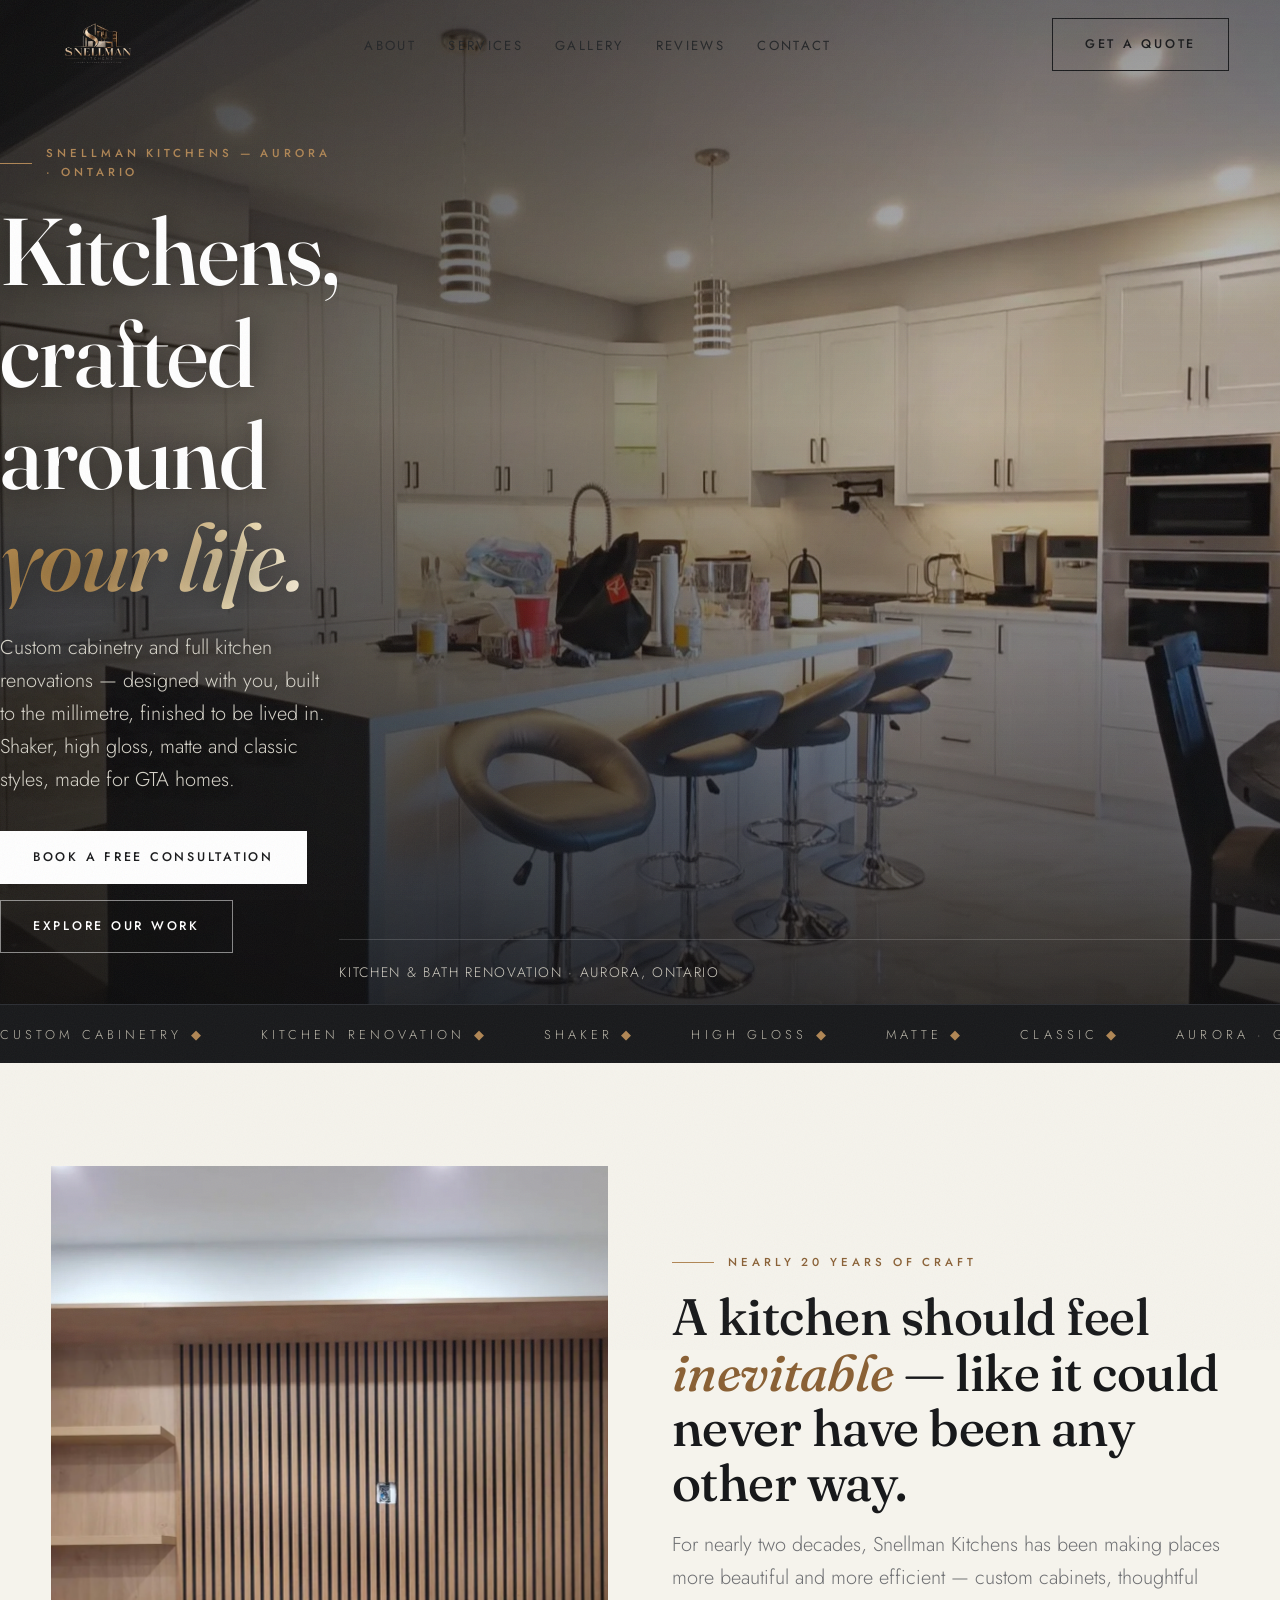
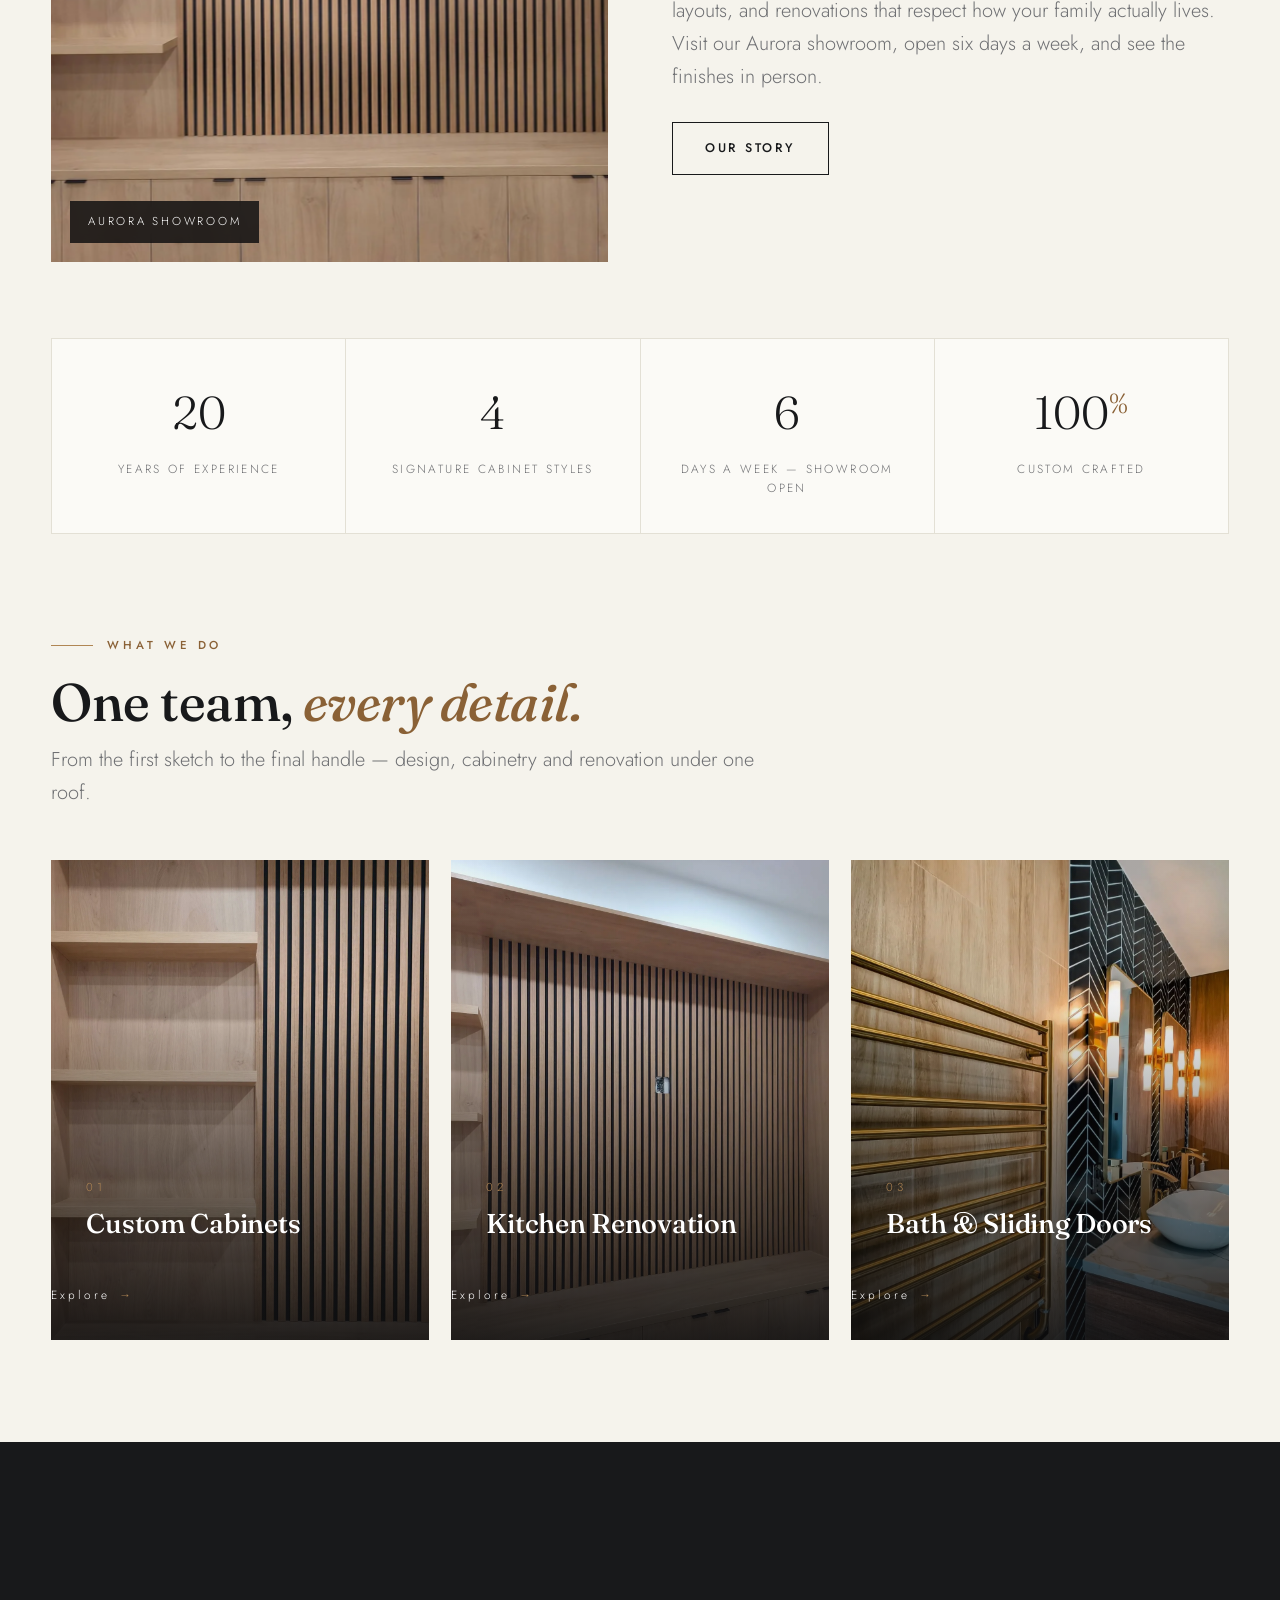
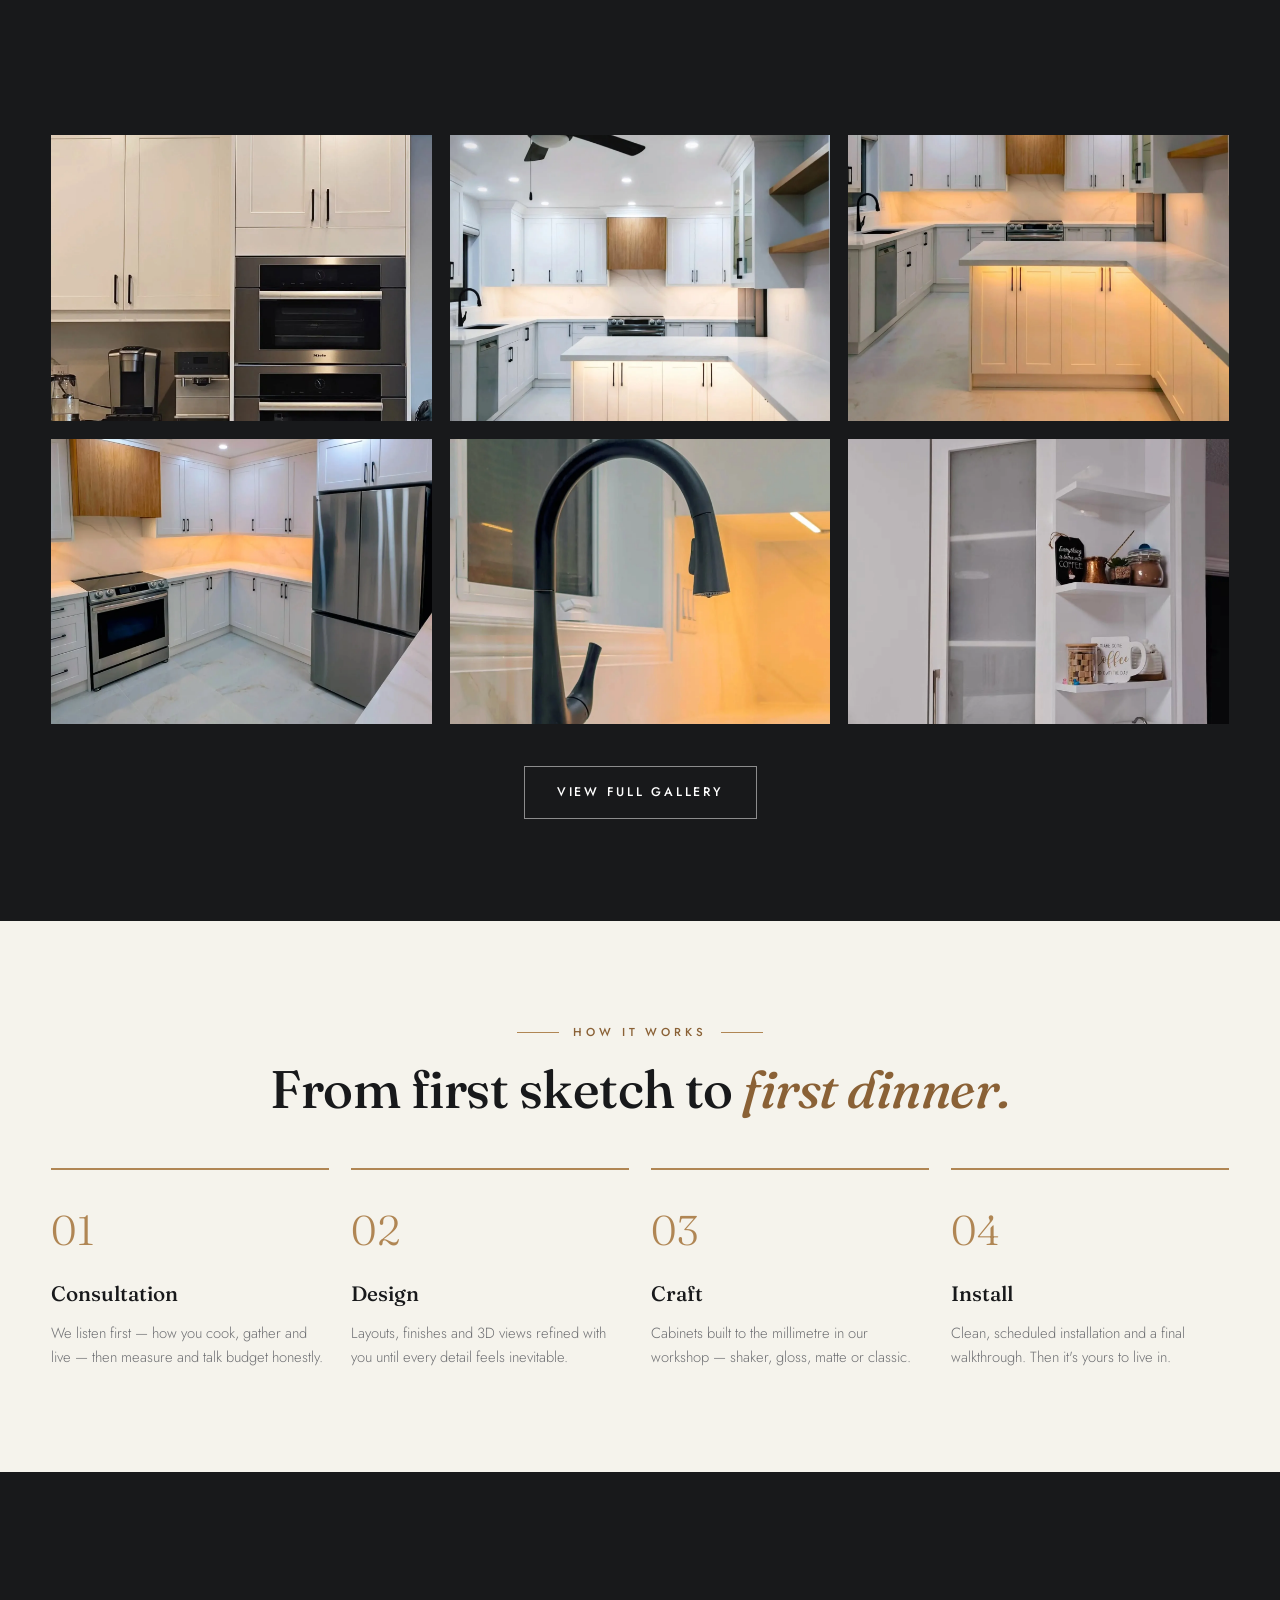
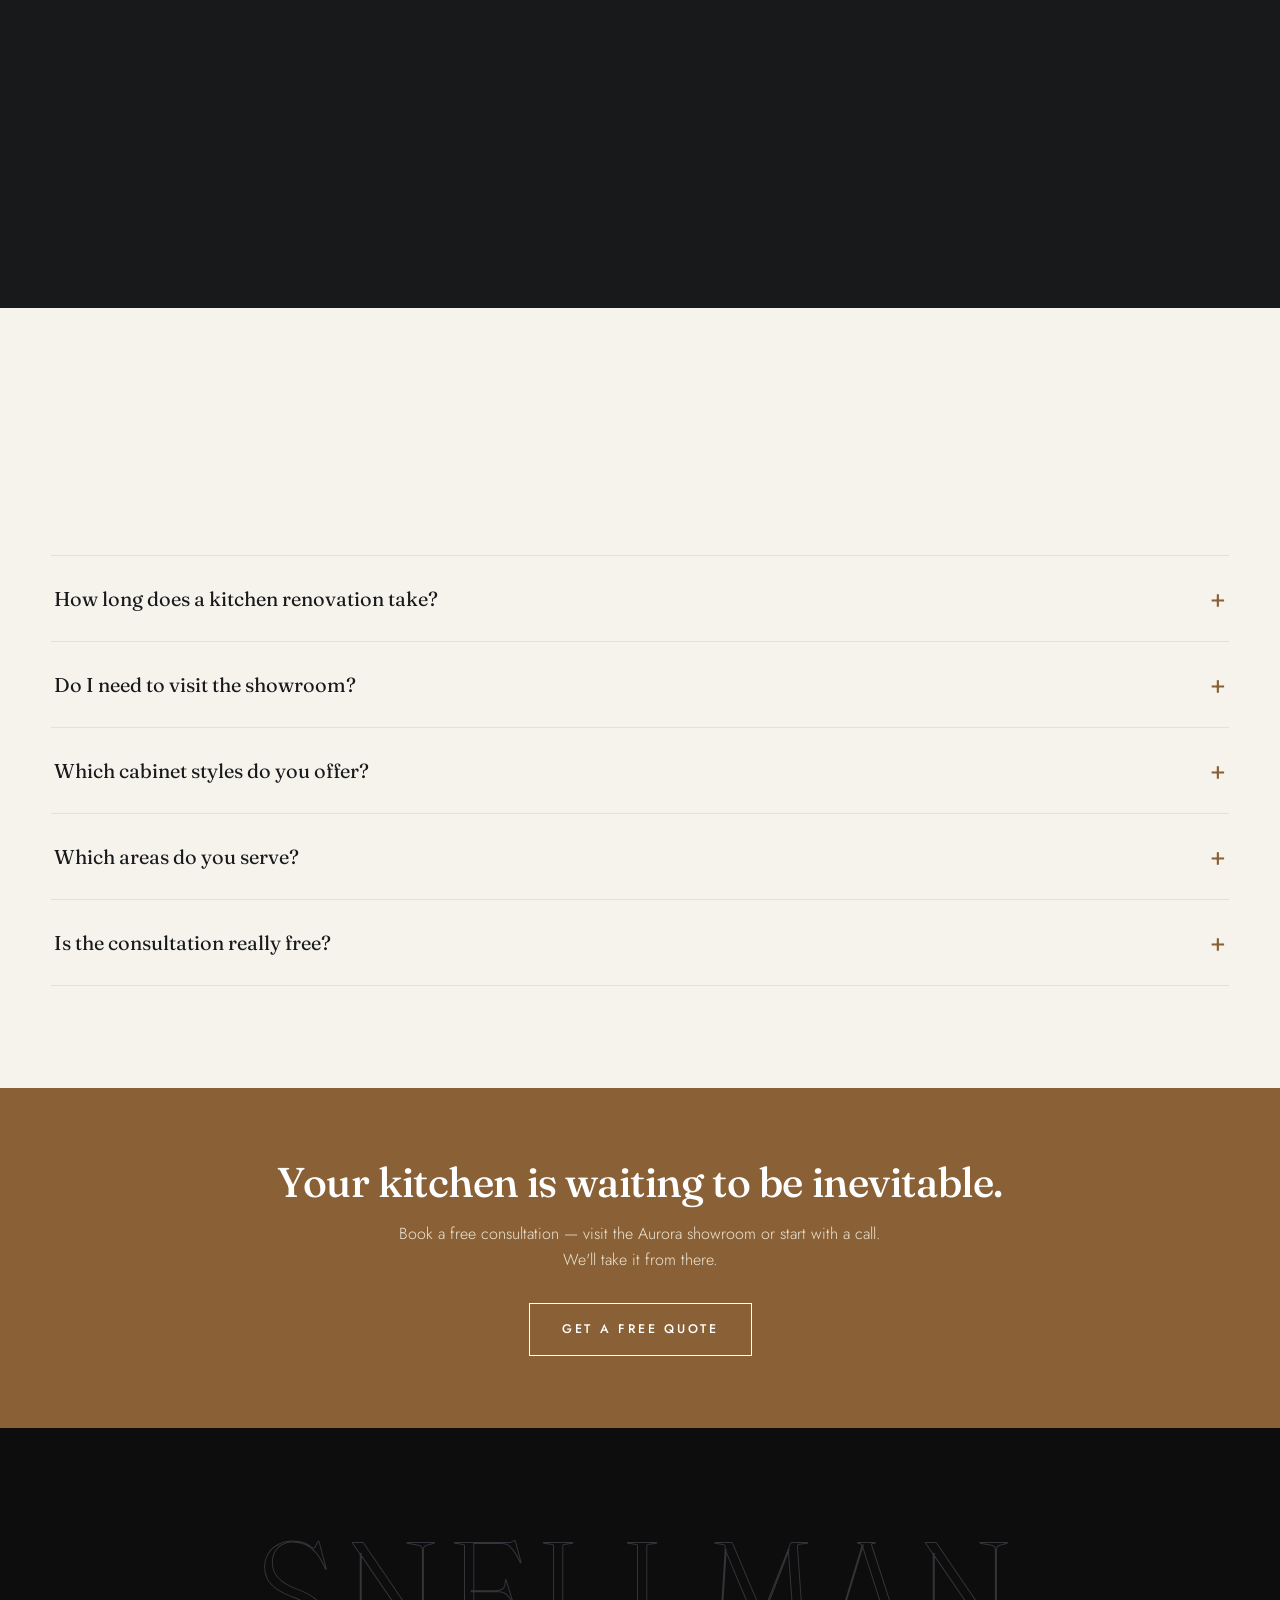
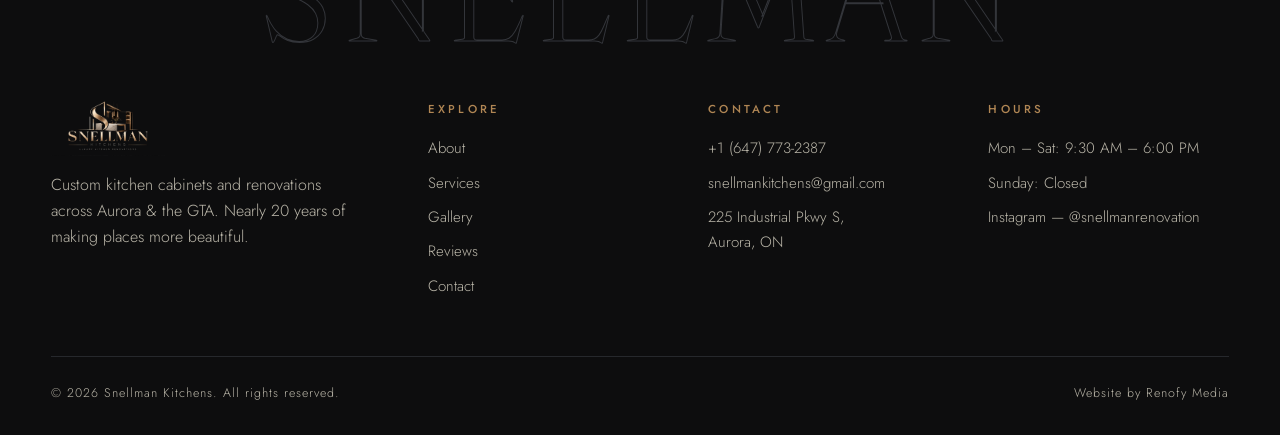
==== commit 70ea8640: "Center hero content on mobile for balanced composition" ====
--- a/index.html
+++ b/index.html
@@ -12,7 +12,7 @@
 <link rel="preconnect" href="https://fonts.gstatic.com" crossorigin>
 <link href="https://fonts.googleapis.com/css2?family=Fraunces:ital,opsz,wght@0,9..144,400;0,9..144,500;0,9..144,600;1,9..144,400;1,9..144,500&family=Jost:wght@300;400;500&display=swap" rel="stylesheet">
 <link rel="icon" href="assets/img/favicon.png">
-<link rel="stylesheet" href="assets/css/style3.css">
+<link rel="stylesheet" href="assets/css/style4.css">
 </head>
 <body>
 <div class="grain"></div>
--- a/assets/css/style4.css
+++ b/assets/css/style4.css
@@ -0,0 +1,336 @@
+/* Snellman Kitchens — modern transitional · grey/white/wood/black */
+:root{
+  --ivory:#F5F3EC; --paper:#FBFAF6; --ink:#18191B; --charcoal:#232527;
+  --grey:#6F7073; --soft:#A9A8A2; --line:#E3E0D5; --line-dark:#33353A;
+  --oak:#B08654; --oak-deep:#8A6136; --black:#0D0D0E;
+  --serif:'Fraunces',Georgia,serif; --sans:'Jost',Helvetica,Arial,sans-serif;
+  --ease:cubic-bezier(.22,.8,.24,1);
+}
+*{margin:0;padding:0;box-sizing:border-box}
+html{scroll-behavior:smooth}
+body{font-family:var(--sans);background:var(--ivory);color:var(--ink);line-height:1.65;font-weight:300;overflow-x:hidden;-webkit-font-smoothing:antialiased}
+body.locked{overflow:hidden}
+::selection{background:var(--oak);color:#fff}
+img{max-width:100%;display:block}
+a{color:inherit;text-decoration:none}
+.wrap{width:min(1240px,92vw);margin:0 auto}
+h1,h2,h3,.serif{font-family:var(--serif);font-weight:500;line-height:1.08;letter-spacing:-.01em}
+.eyebrow{font-size:.72rem;letter-spacing:.34em;text-transform:uppercase;color:var(--oak-deep);font-weight:500;margin-bottom:1.1rem}
+.lead{font-size:clamp(1.02rem,1.6vw,1.25rem);color:var(--grey);max-width:60ch}
+.sec{padding:clamp(4.5rem,8vw,7.5rem) 0}
+.sec-head{max-width:760px;margin-bottom:clamp(2.2rem,4vw,3.4rem)}
+.sec-head h2{font-size:clamp(2rem,4.4vw,3.3rem);margin-bottom:.8rem}
+.sec-head h2 em{font-style:italic;color:var(--oak-deep)}
+
+.brand img{height:46px;width:auto;display:block}
+.loader-logo{height:72px;width:auto;max-width:80vw}
+.foot-brand img{height:56px;width:auto;max-width:100%}
+@media(max-width:820px){.brand img{height:38px}.loader-logo{height:56px}}
+
+/* ---------- texture / cursor / overlays ---------- */
+.grain{position:fixed;inset:0;z-index:120;pointer-events:none;opacity:.05;
+  background-image:url("data:image/svg+xml,%3Csvg xmlns='http://www.w3.org/2000/svg' width='140' height='140'%3E%3Cfilter id='n'%3E%3CfeTurbulence type='fractalNoise' baseFrequency='.9' numOctaves='2'/%3E%3C/filter%3E%3Crect width='140' height='140' filter='url(%23n)' opacity='.6'/%3E%3C/svg%3E")}
+#cursor{position:fixed;top:0;left:0;width:14px;height:14px;border-radius:50%;background:var(--oak);z-index:200;pointer-events:none;mix-blend-mode:multiply;transform:translate(-50%,-50%);transition:width .3s var(--ease),height .3s var(--ease),background .3s,opacity .3s;opacity:0}
+#cursor.on{opacity:1}
+#cursor.view{width:84px;height:84px;background:rgba(176,134,84,.92);mix-blend-mode:normal}
+#cursor.view::after{content:'VIEW';position:absolute;inset:0;display:flex;align-items:center;justify-content:center;color:#fff;font-size:.68rem;letter-spacing:.28em;font-weight:500}
+@media(hover:none){#cursor{display:none}}
+#loader{position:fixed;inset:0;background:var(--ink);z-index:300;display:flex;flex-direction:column;gap:1.4rem;align-items:center;justify-content:center;transition:opacity .7s var(--ease),visibility .7s}
+#loader.done{opacity:0;visibility:hidden}
+#loader .mark{color:var(--ivory);font-family:var(--serif);font-size:clamp(1.8rem,4vw,2.6rem);letter-spacing:.24em}
+#loader .mark small{display:block;font-family:var(--sans);font-size:.66rem;letter-spacing:.5em;color:var(--oak);margin-top:.6rem;text-align:center}
+#loader .bar{width:min(320px,60vw);height:2px;background:#33353a;overflow:hidden}
+#loader .bar span{display:block;height:100%;width:0;background:var(--oak);transition:width .3s}
+#wipe{position:fixed;inset:0;background:var(--oak-deep);z-index:250;transform:scaleY(0);transform-origin:top;pointer-events:none}
+#wipe.run{animation:wipe 1.1s var(--ease)}
+@keyframes wipe{0%{transform:scaleY(0);transform-origin:top}45%{transform:scaleY(1);transform-origin:top}55%{transform:scaleY(1);transform-origin:bottom}100%{transform:scaleY(0);transform-origin:bottom}}
+
+/* ---------- nav ---------- */
+#nav{position:fixed;top:0;left:0;right:0;z-index:100;transition:transform .5s var(--ease),background .4s,box-shadow .4s;padding:1.15rem 0}
+#nav .nav-inner{display:flex;align-items:center;justify-content:space-between;gap:1.5rem}
+#nav.scrolled{background:rgba(245,243,236,.94);backdrop-filter:blur(12px);box-shadow:0 1px 0 var(--line)}
+#nav.hidden{transform:translateY(-110%)}
+.brand{font-family:var(--serif);font-size:1.35rem;letter-spacing:.22em;color:var(--ink);display:flex;align-items:center;gap:.6rem}
+.brand b{font-weight:600}
+.brand small{font-family:var(--sans);font-size:.58rem;letter-spacing:.44em;color:var(--oak-deep);font-weight:500}
+.brand .rule{width:34px;height:2px;background:var(--oak)}
+.nav-links{display:flex;gap:2rem;list-style:none}
+.nav-links a{font-size:.82rem;letter-spacing:.18em;text-transform:uppercase;font-weight:400;position:relative;padding:.3rem 0;color:var(--charcoal)}
+.nav-links a::after{content:'';position:absolute;left:0;bottom:0;width:0;height:1px;background:var(--oak-deep);transition:width .35s var(--ease)}
+.nav-links a:hover::after,.nav-links a.active::after{width:100%}
+.nav-links a.active{color:var(--oak-deep)}
+.btn{display:inline-flex;align-items:center;gap:.7rem;padding:.95rem 2rem;border:1px solid var(--ink);font-size:.78rem;letter-spacing:.22em;text-transform:uppercase;font-weight:500;color:var(--ink);background:transparent;cursor:pointer;transition:all .35s var(--ease);position:relative;overflow:hidden}
+.btn.solid{background:var(--ink);color:var(--ivory)}
+.btn.oak{background:var(--oak);border-color:var(--oak);color:#fff}
+.btn:hover{background:var(--oak-deep);border-color:var(--oak-deep);color:#fff;transform:translateY(-2px)}
+.btn.magnetic{will-change:transform}
+#burger{display:none;background:none;border:0;cursor:pointer;flex-direction:column;gap:6px;padding:.5rem}
+#burger span{width:26px;height:2px;background:var(--ink);transition:.35s var(--ease)}
+#mobileMenu{position:fixed;inset:0;background:var(--ink);z-index:99;display:flex;flex-direction:column;align-items:center;justify-content:center;gap:1.2rem;opacity:0;visibility:hidden;transition:.45s var(--ease)}
+#mobileMenu.open{opacity:1;visibility:visible}
+#mobileMenu a{color:var(--ivory);font-family:var(--serif);font-size:2rem}
+#mobileMenu a:hover{color:var(--oak)}
+
+/* ---------- hero ---------- */
+.hero{position:relative;min-height:100svh;display:flex;align-items:flex-end;overflow:hidden;background:var(--ink);color:var(--ivory)}
+.hero-bg{position:absolute;inset:-8% 0;background-size:cover;background-position:center;will-change:transform;transform:scale(1.06)}
+.hero-veil{position:absolute;inset:0;background:linear-gradient(100deg,rgba(13,13,14,.74) 0%,rgba(13,13,14,.42) 42%,rgba(13,13,14,.10) 72%),linear-gradient(180deg,rgba(13,13,14,.38) 0%,rgba(13,13,14,.10) 42%,rgba(13,13,14,.80) 100%)}
+.hero h1{text-shadow:0 2px 26px rgba(0,0,0,.45)}
+.hero .lead{text-shadow:0 1px 14px rgba(0,0,0,.5)}
+.hero-content{position:relative;z-index:2;padding:9rem 0 3.2rem;width:min(1240px,92vw);margin:0 auto}
+.hero .eyebrow{color:var(--oak)}
+.hero h1{font-size:clamp(2.9rem,7.4vw,6rem);color:#fff;max-width:14ch}
+.hero h1 em{font-style:italic;color:var(--oak)}
+.hero h1 .line{display:block;overflow:hidden}
+.hero h1 .line>span{display:inline-block;transform:translateY(110%);animation:riseUp 1.1s var(--ease) forwards}
+.hero h1 .line:nth-child(2)>span{animation-delay:.14s}
+@keyframes riseUp{to{transform:translateY(0)}}
+.hero .lead{color:#D8D5CB;margin:1.4rem 0 2.2rem}
+.hero-ctas{display:flex;gap:1rem;flex-wrap:wrap}
+.hero-ctas .btn{border-color:rgba(255,255,255,.5);color:#fff}
+.hero-ctas .btn.solid{background:#fff;border-color:#fff;color:var(--ink)}
+.hero-ctas .btn:hover{background:var(--oak);border-color:var(--oak);color:#fff}
+.hero-foot{position:relative;z-index:2;border-top:1px solid rgba(255,255,255,.16);padding:1.3rem 0;margin-top:3rem}
+.hero-foot .wrap{display:flex;justify-content:space-between;align-items:center;gap:1rem}
+.stars{color:var(--oak);letter-spacing:.2em;margin-right:.7rem}
+.hero-foot{color:#CFCBC0;font-size:.86rem;letter-spacing:.12em;text-transform:uppercase}
+.scroll-hint{display:flex;align-items:center;gap:.7rem}
+.scroll-hint::after{content:'';width:44px;height:1px;background:var(--oak);animation:hint 2s var(--ease) infinite}
+@keyframes hint{0%,100%{transform:scaleX(.4);transform-origin:left}50%{transform:scaleX(1);transform-origin:left}}
+
+/* ---------- marquee ---------- */
+.marquee{background:var(--ink);color:var(--ivory);overflow:hidden;padding:1.15rem 0;border-top:1px solid #2c2e33}
+.marquee .track{display:flex;gap:3.5rem;width:max-content;animation:slide 30s linear infinite;font-size:.8rem;letter-spacing:.32em;text-transform:uppercase;color:#B9B5A8}
+.marquee .track i{color:var(--oak);font-style:normal}
+@keyframes slide{to{transform:translateX(-50%)}}
+
+/* ---------- intro split ---------- */
+.split{display:grid;grid-template-columns:1fr 1fr;gap:clamp(2rem,5vw,4.5rem);align-items:center}
+.split .ph{position:relative;overflow:hidden}
+.split .ph img{width:100%;height:100%;object-fit:cover;aspect-ratio:4/5;transition:transform 1.2s var(--ease)}
+.split .ph:hover img{transform:scale(1.045)}
+.split .ph .tag{position:absolute;left:1.2rem;bottom:1.2rem;background:rgba(13,13,14,.82);color:#fff;font-size:.72rem;letter-spacing:.24em;text-transform:uppercase;padding:.7rem 1.1rem;backdrop-filter:blur(6px)}
+.stats{display:grid;grid-template-columns:repeat(4,1fr);gap:1px;background:var(--line);border:1px solid var(--line);margin-top:clamp(3rem,6vw,5rem)}
+.stat{background:var(--paper);padding:2.2rem 1.4rem;text-align:center}
+.stat .num{font-family:var(--serif);font-size:clamp(2rem,3.6vw,3rem);color:var(--ink)}
+.stat .num sup{color:var(--oak-deep);font-size:.6em}
+.stat p{font-size:.74rem;letter-spacing:.2em;text-transform:uppercase;color:var(--grey);margin-top:.5rem}
+
+/* ---------- services cards ---------- */
+.svc-grid{display:grid;grid-template-columns:repeat(3,1fr);gap:1.4rem}
+.svc{position:relative;overflow:hidden;background:var(--charcoal);color:#fff;min-height:480px;display:flex;align-items:flex-end;cursor:pointer}
+.svc .bg{position:absolute;inset:0;background-size:cover;background-position:center;transition:transform 1.1s var(--ease),filter .8s}
+.svc::after{content:'';position:absolute;inset:0;background:linear-gradient(180deg,rgba(13,13,14,.05) 30%,rgba(13,13,14,.88) 100%)}
+.svc:hover .bg{transform:scale(1.06)}
+.svc .tx{position:relative;z-index:2;padding:2.2rem}
+.svc .n{font-size:.72rem;letter-spacing:.3em;color:var(--oak);margin-bottom:.8rem}
+.svc h3{font-size:1.7rem;margin-bottom:.7rem;color:#fff}
+.svc p{font-size:.94rem;color:#CFCCC2;max-height:0;opacity:0;overflow:hidden;transition:max-height .6s var(--ease),opacity .5s,margin .5s}
+.svc:hover p{max-height:140px;opacity:1;margin-top:.4rem}
+.svc .go{position:relative;z-index:2;margin:0 2.2rem 2.2rem 0;align-self:flex-end;font-size:.74rem;letter-spacing:.26em;color:#fff;display:flex;align-items:center;gap:.6rem}
+.svc .go::after{content:'→';color:var(--oak);transition:transform .35s}
+.svc:hover .go::after{transform:translateX(8px)}
+
+/* ---------- feature rows (services page) ---------- */
+.feat{display:grid;grid-template-columns:1fr 1fr;gap:clamp(2rem,5vw,4.5rem);align-items:center;padding:clamp(2.5rem,5vw,4rem) 0;border-top:1px solid var(--line)}
+.feat:first-of-type{border-top:0}
+.feat.flip>.ph{order:2}
+.feat .ph{overflow:hidden}
+.feat .ph img{width:100%;aspect-ratio:16/11;object-fit:cover;transition:transform 1.2s var(--ease)}
+.feat .ph:hover img{transform:scale(1.05)}
+.feat h3{font-size:clamp(1.6rem,3vw,2.4rem);margin:.6rem 0 1rem}
+.feat p{color:var(--grey);margin-bottom:1rem;max-width:52ch}
+.feat ul{list-style:none;margin:1.2rem 0 1.6rem}
+.feat ul li{padding:.55rem 0 .55rem 1.8rem;position:relative;font-size:.95rem;color:var(--charcoal)}
+.feat ul li::before{content:'';position:absolute;left:0;top:1.05rem;width:12px;height:12px;border:1.5px solid var(--oak-deep);transform:rotate(45deg)}
+.chiprow{display:flex;flex-wrap:wrap;gap:.6rem;margin:1rem 0 1.4rem}
+.chip{font-size:.72rem;letter-spacing:.18em;text-transform:uppercase;border:1px solid var(--line);padding:.55rem 1rem;color:var(--grey);background:var(--paper)}
+
+/* ---------- dark band ---------- */
+.band{background:var(--ink);color:var(--ivory);position:relative;overflow:hidden}
+.band .sec-head h2{color:#fff}
+.band .lead{color:#B9B5A8}
+.band .eyebrow{color:var(--oak)}
+
+/* ---------- process ---------- */
+.steps{display:grid;grid-template-columns:repeat(4,1fr);gap:1.4rem;counter-reset:step}
+.step{border-top:2px solid var(--oak);padding-top:1.6rem}
+.step::before{counter-increment:step;content:'0' counter(step);font-family:var(--serif);font-size:2.6rem;color:var(--oak)}
+.step h4{font-family:var(--serif);font-size:1.3rem;margin:.8rem 0 .6rem;font-weight:500}
+.step p{font-size:.92rem;color:var(--grey)}
+
+/* ---------- gallery ---------- */
+.g-grid{display:grid;grid-template-columns:repeat(3,1fr);gap:1.1rem}
+.g-item{position:relative;overflow:hidden;cursor:pointer;background:var(--charcoal)}
+.g-item img{width:100%;height:100%;object-fit:cover;aspect-ratio:4/3;transition:transform 1s var(--ease),filter .6s}
+.g-item:hover img{transform:scale(1.07)}
+.g-item .cap{position:absolute;left:0;right:0;bottom:0;padding:2.4rem 1.4rem 1.2rem;background:linear-gradient(transparent,rgba(13,13,14,.85));color:#fff;font-size:.8rem;letter-spacing:.16em;text-transform:uppercase;opacity:0;transform:translateY(12px);transition:.45s var(--ease)}
+.g-item:hover .cap{opacity:1;transform:none}
+.g-item.tall img{aspect-ratio:3/4}
+.filters{display:flex;gap:.7rem;flex-wrap:wrap;margin-bottom:2rem}
+.filters button{background:none;border:1px solid var(--line);padding:.7rem 1.4rem;font-family:var(--sans);font-size:.74rem;letter-spacing:.2em;text-transform:uppercase;cursor:pointer;color:var(--grey);transition:.3s}
+.filters button.on,.filters button:hover{background:var(--ink);border-color:var(--ink);color:#fff}
+#lightbox{position:fixed;inset:0;z-index:220;background:rgba(13,13,14,.94);display:flex;align-items:center;justify-content:center;opacity:0;visibility:hidden;transition:.4s}
+#lightbox.open{opacity:1;visibility:visible}
+#lightbox img{max-width:90vw;max-height:84vh;object-fit:contain;box-shadow:0 30px 80px rgba(0,0,0,.5)}
+#lightbox .lb-cap{position:absolute;bottom:2rem;left:0;right:0;text-align:center;color:#fff;font-size:.82rem;letter-spacing:.22em;text-transform:uppercase}
+#lightbox .lb-x{position:absolute;top:1.6rem;right:2rem;color:#fff;font-size:2rem;background:none;border:0;cursor:pointer}
+#lightbox .lb-nav{position:absolute;top:50%;transform:translateY(-50%);background:none;border:1px solid rgba(255,255,255,.4);color:#fff;width:52px;height:52px;border-radius:50%;cursor:pointer;font-size:1.3rem;transition:.3s}
+#lightbox .lb-nav:hover{background:var(--oak);border-color:var(--oak)}
+#lightbox .prev{left:1.6rem}#lightbox .next{right:1.6rem}
+
+/* ---------- reviews ---------- */
+.rev-shell{position:relative;max-width:860px;margin:0 auto;text-align:center}
+.rev-track{overflow:hidden}
+.rev{display:none;padding:0 1rem}
+.rev.on{display:block;animation:fadeUp .6s var(--ease)}
+@keyframes fadeUp{from{opacity:0;transform:translateY(24px)}to{opacity:1;transform:none}}
+.rev .q{font-family:var(--serif);font-size:clamp(1.35rem,2.8vw,2.1rem);line-height:1.4;font-style:italic}
+.rev .who{margin-top:1.6rem;font-size:.78rem;letter-spacing:.26em;text-transform:uppercase;color:var(--grey)}
+.rev .stars{margin-bottom:1.4rem;display:block;font-size:1.1rem}
+.rev-dots{display:flex;gap:.7rem;justify-content:center;margin-top:2rem}
+.rev-dots button{width:34px;height:3px;background:var(--line);border:0;cursor:pointer;transition:.3s}
+.rev-dots button.on{background:var(--oak-deep)}
+.rev-card{background:var(--paper);border:1px solid var(--line);padding:2.4rem;text-align:left}
+.rev-card .stars{margin-bottom:1rem}
+.rev-card p{font-style:italic;font-family:var(--serif);font-size:1.12rem;line-height:1.6;margin-bottom:1.2rem}
+.rev-card .who{font-size:.74rem;letter-spacing:.24em;text-transform:uppercase;color:var(--grey)}
+.rev-grid{display:grid;grid-template-columns:repeat(2,1fr);gap:1.4rem}
+.cta-band{background:var(--oak-deep);color:#fff;text-align:center;padding:clamp(3rem,6vw,4.5rem) 1.5rem}
+.cta-band h3{font-size:clamp(1.7rem,3.6vw,2.6rem);margin-bottom:1rem;color:#fff}
+.cta-band p{color:#EDE6D6;max-width:56ch;margin:0 auto 1.8rem}
+.cta-band .btn{border-color:#fff;color:#fff}
+.cta-band .btn:hover{background:#fff;color:var(--oak-deep);border-color:#fff}
+
+/* ---------- faq ---------- */
+.faq{border-top:1px solid var(--line)}
+.faq-item{border-bottom:1px solid var(--line)}
+.faq-q{width:100%;background:none;border:0;display:flex;justify-content:space-between;align-items:center;gap:1rem;padding:1.5rem .2rem;cursor:pointer;font-family:var(--serif);font-size:1.25rem;text-align:left;color:var(--ink)}
+.faq-q .pm{font-family:var(--sans);font-size:1.6rem;color:var(--oak-deep);transition:transform .4s var(--ease);flex-shrink:0}
+.faq-item.open .faq-q .pm{transform:rotate(45deg)}
+.faq-a{max-height:0;overflow:hidden;transition:max-height .5s var(--ease)}
+.faq-a p{padding:0 .2rem 1.6rem;color:var(--grey);max-width:70ch}
+
+/* ---------- contact ---------- */
+.contact-grid{display:grid;grid-template-columns:1fr 1.1fr;gap:clamp(2rem,5vw,4rem);align-items:start}
+.info-card{background:var(--ink);color:var(--ivory);padding:clamp(2rem,4vw,3rem)}
+.info-card h3{color:#fff;font-size:1.7rem;margin-bottom:1.4rem}
+.info-row{display:flex;gap:1.1rem;padding:1.1rem 0;border-top:1px solid #33353a;align-items:flex-start}
+.info-row:first-of-type{border-top:0}
+.info-row .ic{width:42px;height:42px;flex-shrink:0;border:1px solid var(--oak);display:flex;align-items:center;justify-content:center;color:var(--oak);font-size:1.05rem}
+.info-row b{display:block;font-size:.72rem;letter-spacing:.26em;text-transform:uppercase;color:var(--oak);margin-bottom:.3rem;font-weight:500}
+.info-row a,.info-row span.v{color:#EDEBE2;font-size:1.02rem}
+.info-row a:hover{color:var(--oak)}
+form.quote .frow{display:grid;grid-template-columns:1fr 1fr;gap:1.1rem}
+.field{margin-bottom:1.15rem}
+.field label{display:block;font-size:.72rem;letter-spacing:.24em;text-transform:uppercase;color:var(--grey);margin-bottom:.55rem}
+.field input,.field select,.field textarea{width:100%;background:var(--paper);border:1px solid var(--line);padding:.95rem 1.1rem;font-family:var(--sans);font-size:1rem;color:var(--ink);transition:border .3s;appearance:none}
+.field textarea{min-height:140px;resize:vertical}
+.field input:focus,.field select:focus,.field textarea:focus{outline:none;border-color:var(--oak-deep)}
+.form-note{font-size:.82rem;color:var(--soft);margin-top:1rem}
+#formMsg{display:none;margin-top:1.2rem;padding:1.1rem 1.3rem;background:#EAF3E7;border:1px solid #BFD8B4;color:#2E5B26;font-size:.95rem}
+.map{margin-top:clamp(2.5rem,5vw,4rem);border:1px solid var(--line)}
+.map iframe{width:100%;height:380px;border:0;display:block;filter:grayscale(1) contrast(1.05)}
+
+/* ---------- footer ---------- */
+footer{background:var(--black);color:#B9B5A8;padding:clamp(3.5rem,6vw,5rem) 0 2rem}
+.foot-grid{display:grid;grid-template-columns:1.4fr 1fr 1fr 1fr;gap:2.5rem;margin-bottom:3rem}
+.foot-brand{font-family:var(--serif);color:#fff;font-size:1.5rem;letter-spacing:.2em;margin-bottom:1rem}
+.foot-brand small{display:block;font-family:var(--sans);font-size:.6rem;letter-spacing:.44em;color:var(--oak);margin-top:.4rem}
+footer h5{font-size:.72rem;letter-spacing:.28em;text-transform:uppercase;color:var(--oak);margin-bottom:1.1rem;font-weight:500}
+footer ul{list-style:none}
+footer li{margin-bottom:.6rem;font-size:.94rem}
+footer a:hover{color:#fff}
+.foot-base{border-top:1px solid #26282c;padding-top:1.6rem;display:flex;justify-content:space-between;gap:1rem;flex-wrap:wrap;font-size:.78rem;letter-spacing:.08em}
+.giant{font-family:var(--serif);font-size:clamp(3.4rem,11vw,10rem);line-height:1;color:transparent;-webkit-text-stroke:1px #33353a;text-align:center;letter-spacing:.08em;margin:1rem 0 2.4rem;user-select:none;white-space:nowrap;overflow:hidden}
+
+/* ---------- page hero (subpages) ---------- */
+.p-hero{position:relative;background:var(--ink);color:#fff;padding:11rem 0 4.5rem;overflow:hidden}
+.p-hero .bg{position:absolute;inset:0;background-size:cover;background-position:center;opacity:.34}
+.p-hero .veil{position:absolute;inset:0;background:linear-gradient(180deg,rgba(13,13,14,.55),rgba(13,13,14,.25))}
+.p-hero .wrap{position:relative;z-index:2}
+.p-hero h1{font-size:clamp(2.4rem,5.6vw,4.4rem);color:#fff;max-width:16ch}
+.p-hero h1 em{font-style:italic;color:var(--oak)}
+.p-hero .crumbs{font-size:.74rem;letter-spacing:.26em;text-transform:uppercase;color:#B9B5A8;margin-bottom:1.2rem}
+.p-hero .crumbs a:hover{color:#fff}
+.p-hero .lead{color:#CFCBC0;margin-top:1.2rem}
+
+/* ---------- reveal anim ---------- */
+.rv{opacity:0;transform:translateY(36px);transition:opacity .9s var(--ease),transform .9s var(--ease)}
+.rv.in{opacity:1;transform:none}
+.rv-d1{transition-delay:.12s}.rv-d2{transition-delay:.24s}.rv-d3{transition-delay:.36s}
+
+/* ---------- responsive ---------- */
+@media(max-width:1020px){
+  .svc-grid{grid-template-columns:1fr 1fr}
+  .g-grid{grid-template-columns:1fr 1fr}
+  .steps{grid-template-columns:1fr 1fr}
+  .stats{grid-template-columns:1fr 1fr}
+  .foot-grid{grid-template-columns:1fr 1fr}
+}
+@media(max-width:820px){
+  .nav-links,.nav-cta{display:none}
+  #burger{display:flex}
+  .split,.contact-grid,.feat{grid-template-columns:1fr}
+  .feat.flip>.ph{order:0}
+  .svc-grid,.g-grid,.rev-grid{grid-template-columns:1fr}
+  .steps{grid-template-columns:1fr}
+  form.quote .frow{grid-template-columns:1fr}
+  .foot-grid{grid-template-columns:1fr}
+  .hero-ctas .btn{width:100%;justify-content:center}
+  /* centered mobile hero — balanced over the photo */
+  .hero-content{text-align:center;padding:8rem 0 2.6rem}
+  .hero .eyebrow{justify-content:center}
+  .hero h1{margin-left:auto;margin-right:auto}
+  .hero .lead{margin-left:auto;margin-right:auto;max-width:36ch}
+  .hero-ctas{justify-content:center}
+  .hero-veil{background:linear-gradient(180deg,rgba(13,13,14,.58) 0%,rgba(13,13,14,.34) 46%,rgba(13,13,14,.84) 100%)}
+}
+@media(prefers-reduced-motion:reduce){
+  *,*::before,*::after{animation-duration:.001s!important;transition-duration:.001s!important}
+  .rv{opacity:1;transform:none}
+  .hero h1 .line>span{transform:none}
+}
+
+/* ================= luxury pass ================= */
+html{scroll-behavior:smooth}
+/* film grain */
+body::after{content:'';position:fixed;inset:-50%;z-index:200;pointer-events:none;opacity:.045;
+background-image:url("data:image/svg+xml,%3Csvg xmlns='http://www.w3.org/2000/svg' width='240' height='240'%3E%3Cfilter id='n'%3E%3CfeTurbulence type='fractalNoise' baseFrequency='0.9' numOctaves='2'/%3E%3C/filter%3E%3Crect width='240' height='240' filter='url(%23n)' opacity='1'/%3E%3C/svg%3E");
+animation:grain 9s steps(6) infinite}
+@keyframes grain{0%,100%{transform:translate(0,0)}20%{transform:translate(-4%,3%)}40%{transform:translate(3%,-4%)}60%{transform:translate(-3%,-2%)}80%{transform:translate(4%,3%)}}
+/* cinematic hero zoom */
+.hero-bg{animation:kenburns 26s ease-in-out infinite alternate}
+@keyframes kenburns{from{transform:scale(1.06)}to{transform:scale(1.16)}}
+/* liquid gold shimmer on accent words */
+.hero h1 em{background:linear-gradient(110deg,#b98d4e 15%,#f4e3ba 38%,#fff8e7 50%,#f4e3ba 62%,#b98d4e 85%);background-size:220% auto;-webkit-background-clip:text;background-clip:text;color:transparent;animation:shine 7s linear infinite}
+@keyframes shine{to{background-position:220% center}}
+/* buttery reveals */
+.rv{filter:blur(8px);transition:opacity 1s var(--ease),transform 1s var(--ease),filter 1s var(--ease)}
+.rv.in{filter:blur(0)}
+/* button gold sweep */
+.btn{z-index:0}
+.btn::before{content:'';position:absolute;inset:0;background:linear-gradient(110deg,var(--oak-deep),var(--oak));transform:scaleX(0);transform-origin:left;transition:transform .55s var(--ease);z-index:-1}
+.btn:hover::before{transform:scaleX(1)}
+.btn:hover{background:transparent;border-color:var(--oak-deep)}
+.btn.solid::before{background:linear-gradient(110deg,#8a6a38,var(--oak))}
+.hero-ctas .btn:hover{color:#fff;border-color:var(--oak-deep)}
+/* eyebrow hairlines */
+.eyebrow{display:flex;align-items:center;gap:.9rem}
+.eyebrow::before{content:'';width:2.6rem;height:1px;background:var(--oak)}
+.sec-head[style*="center"] .eyebrow{justify-content:center}
+.sec-head[style*="center"] .eyebrow::after{content:'';width:2.6rem;height:1px;background:var(--oak)}
+/* gallery hover cinema */
+.g-item{overflow:hidden}
+.g-item img{transition:transform 1.2s var(--ease),filter 1.2s var(--ease)}
+.g-item:hover img{transform:scale(1.08)}
+.g-item .cap{transition:transform .5s var(--ease, ease),background .5s}
+.g-item:hover .cap{background:rgba(13,13,14,.88)}
+/* parallax images */
+[data-plx]{will-change:transform;transform:scale(1.14)}
+/* stat number glow on count */
+.stat .num{transition:color .4s}
+@media(prefers-reduced-motion:reduce){
+  .hero-bg{animation:none}.hero h1 em{animation:none}
+  body::after{animation:none}.rv{filter:none}
+}
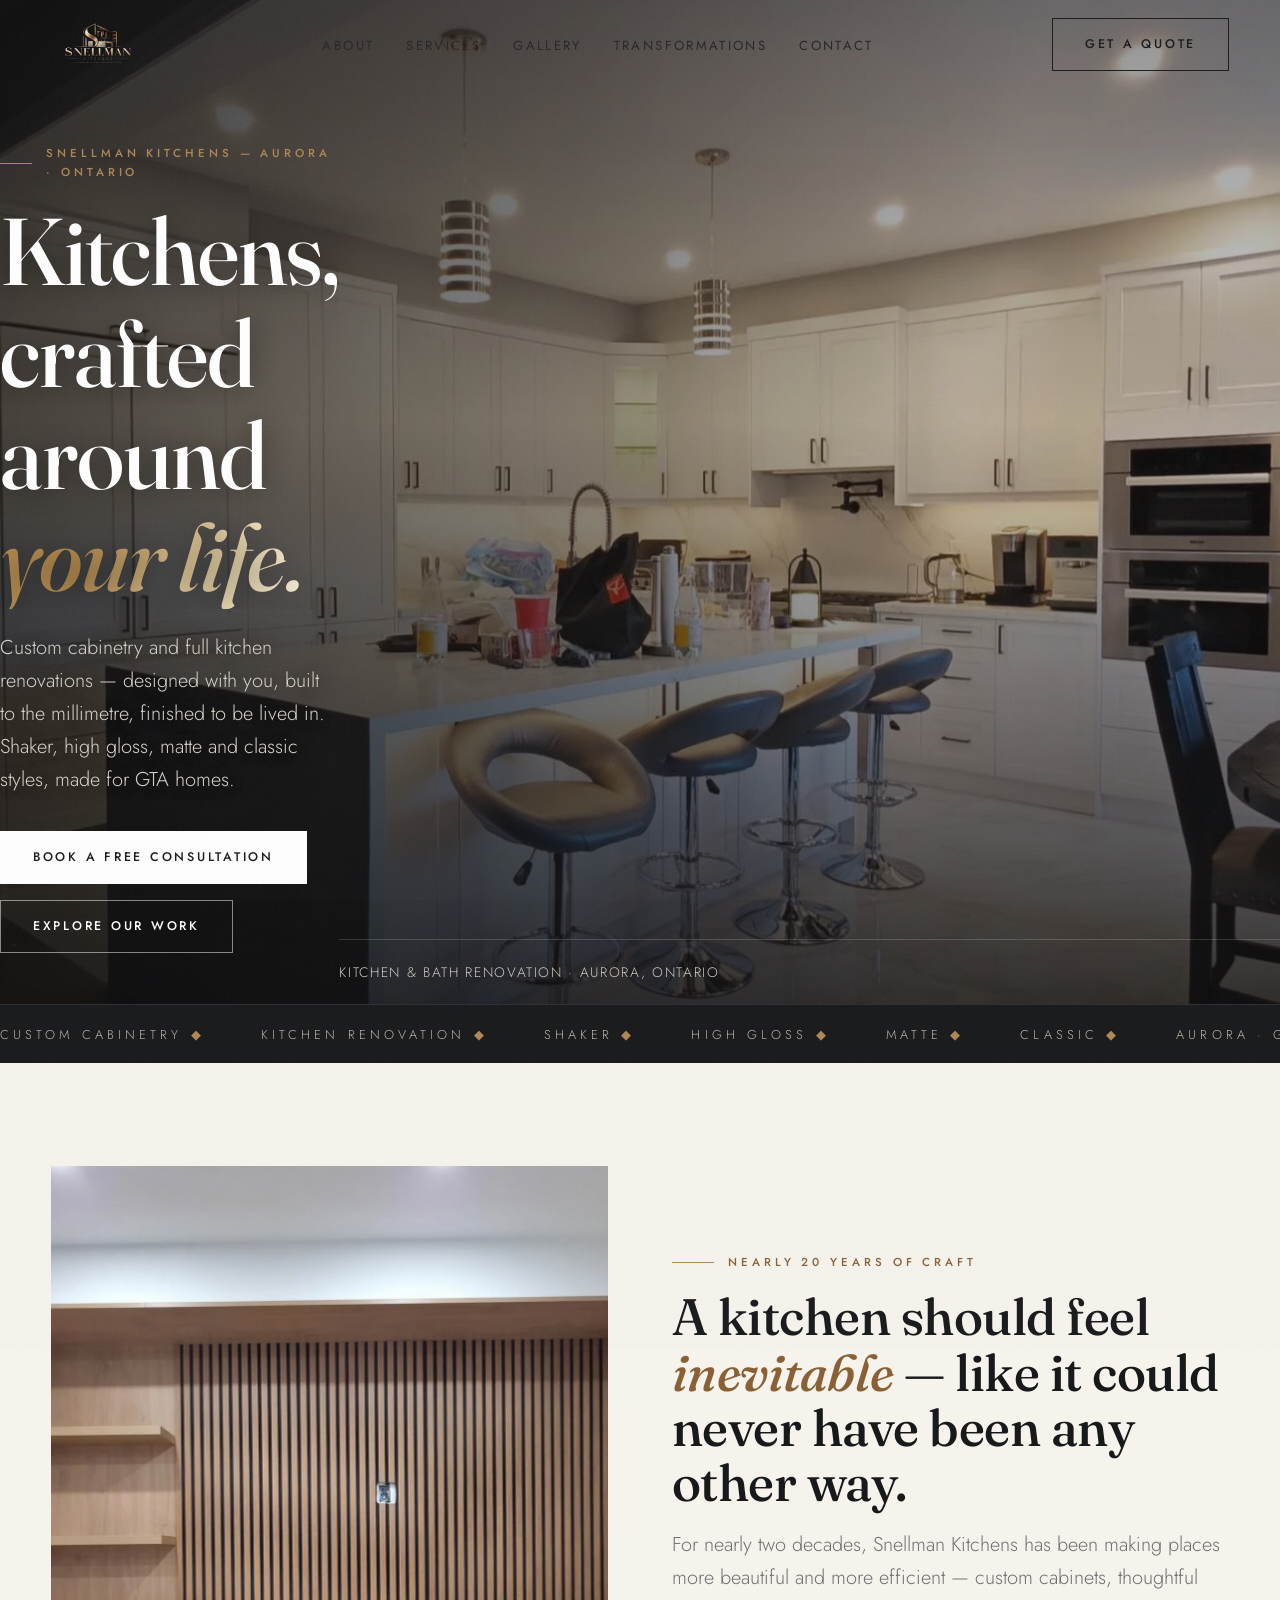
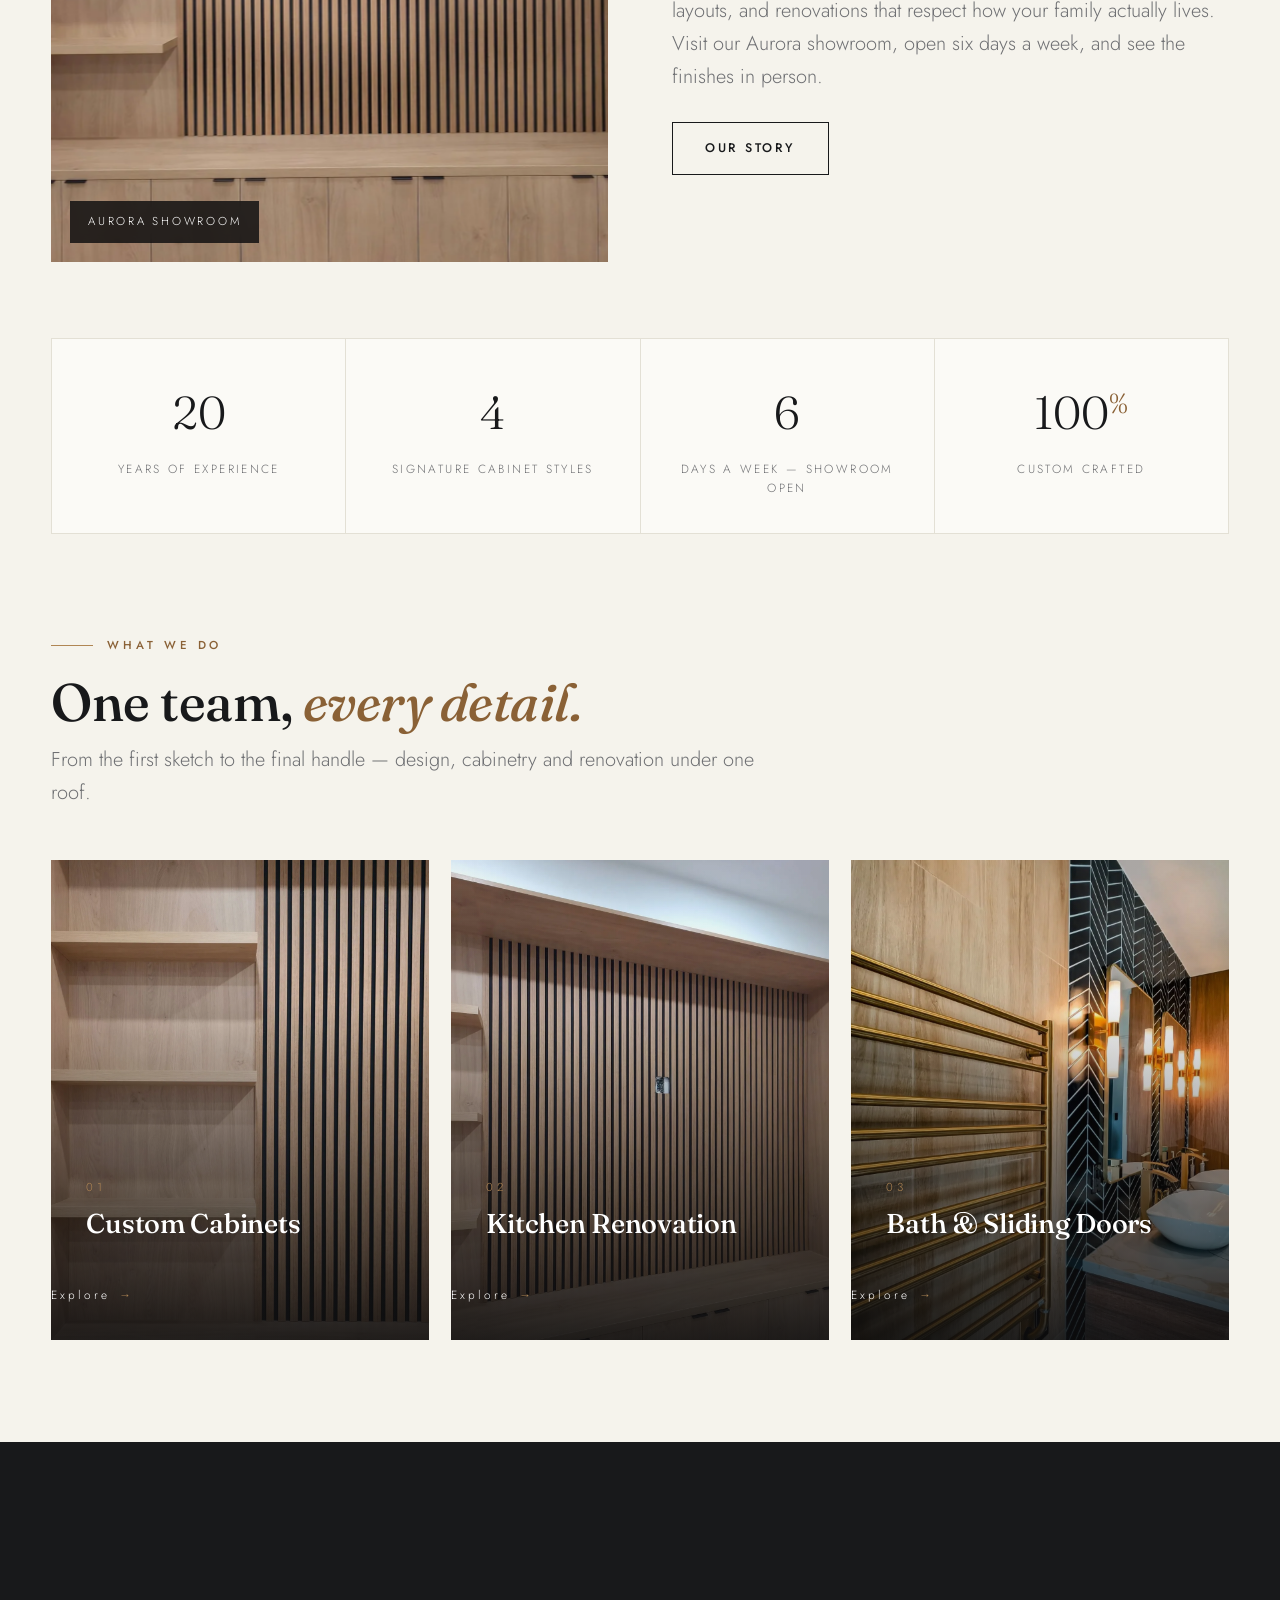
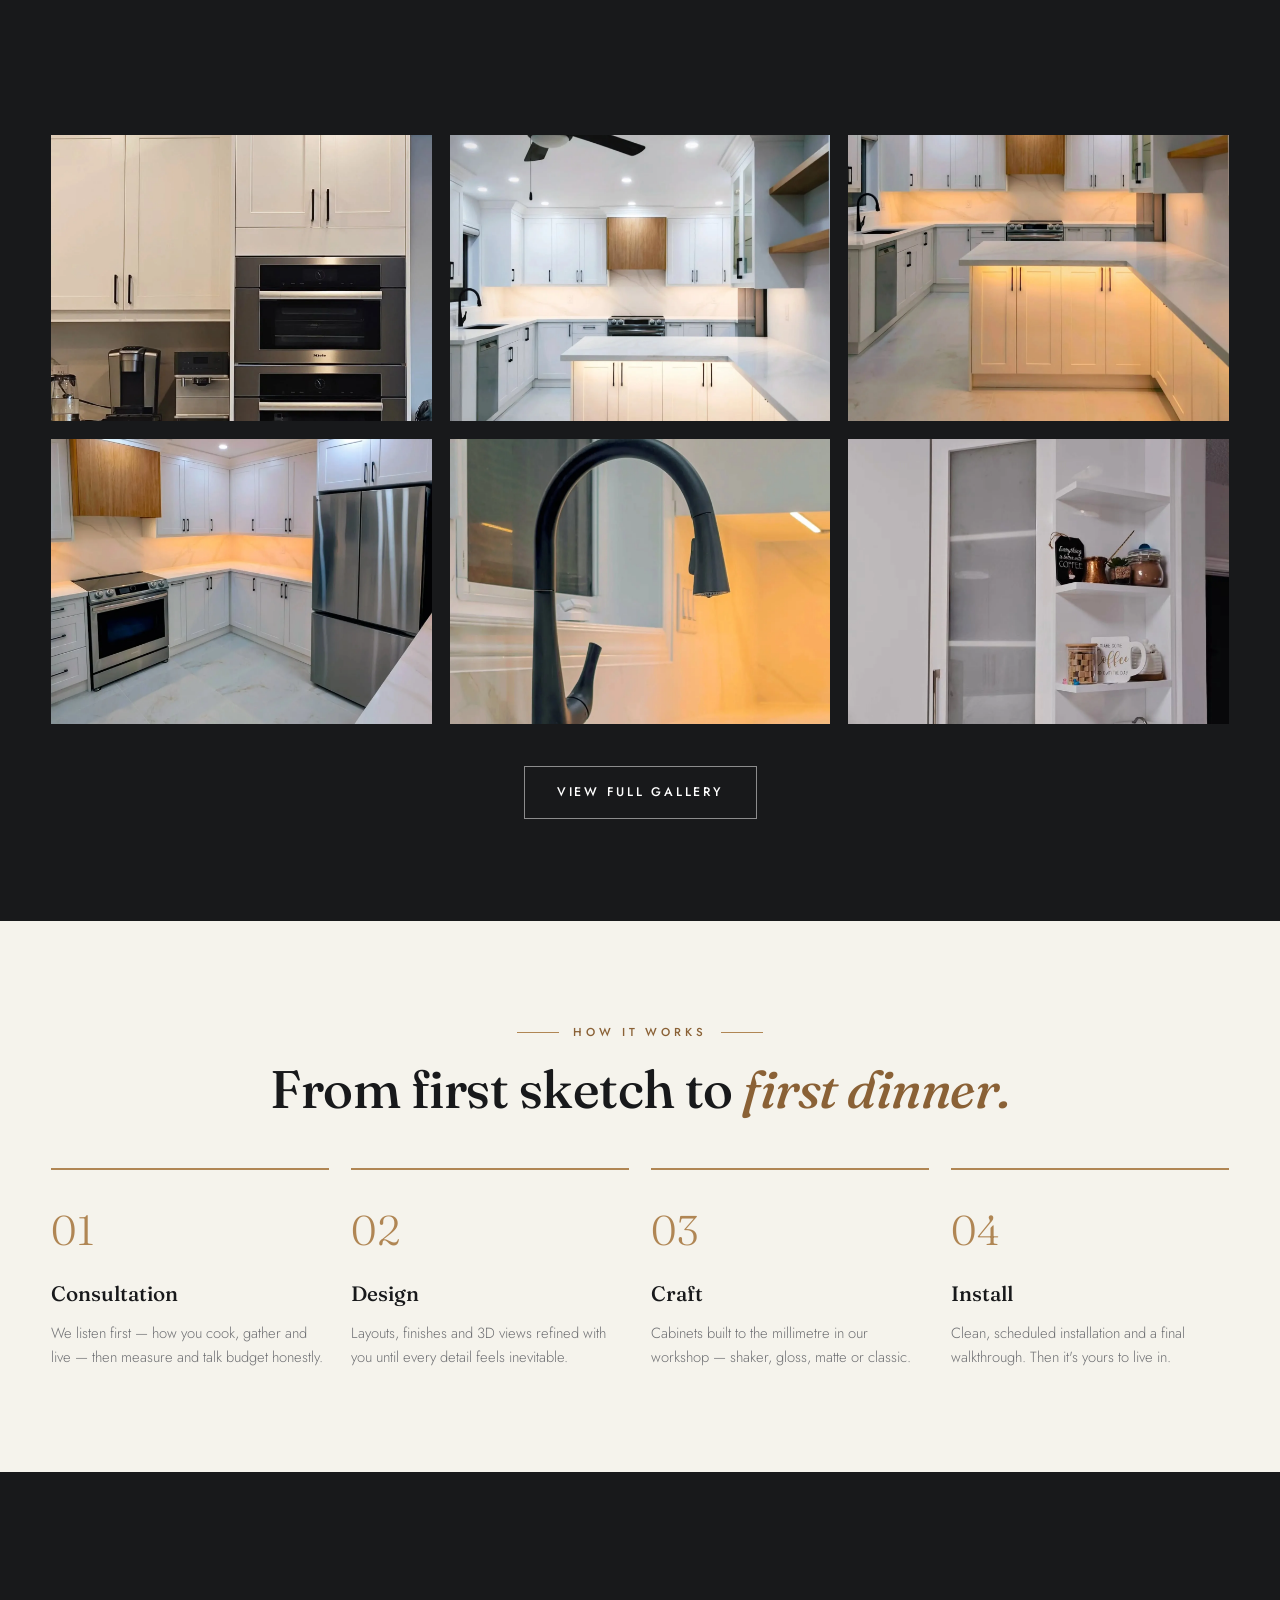
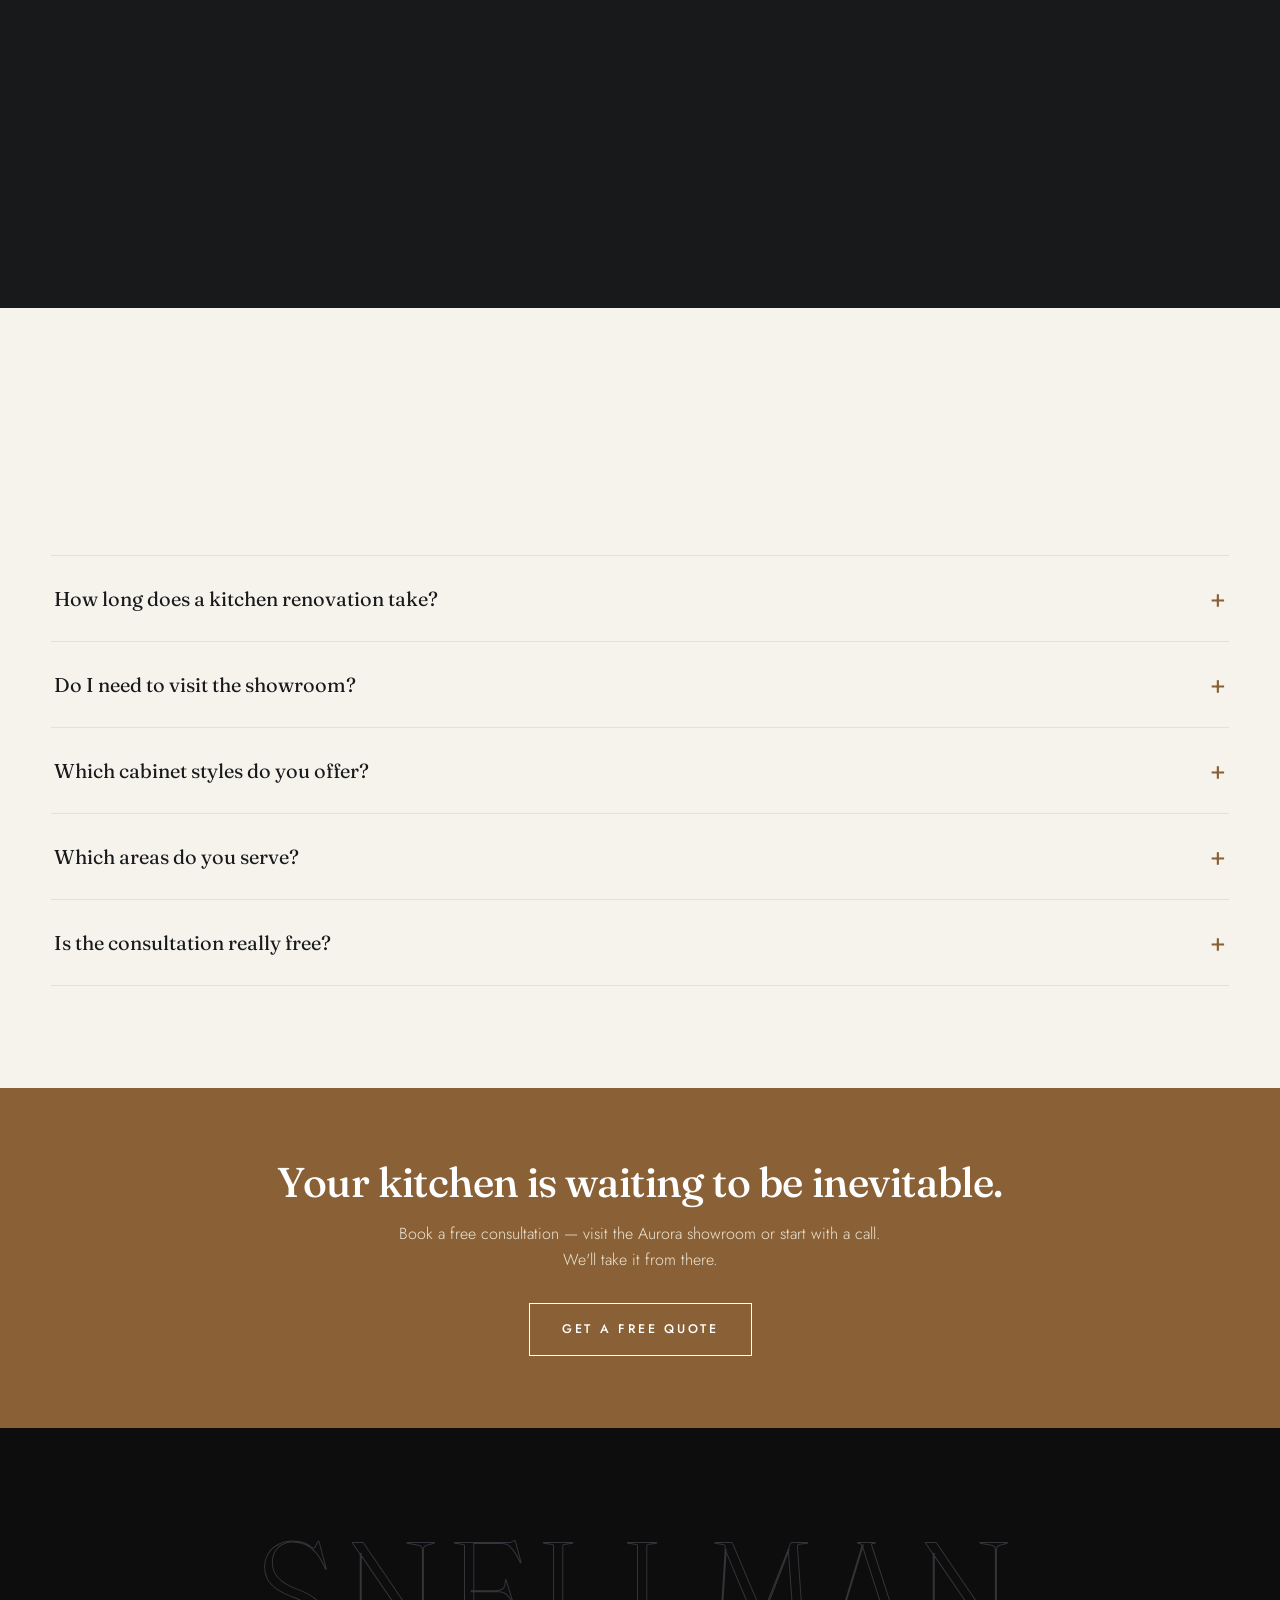
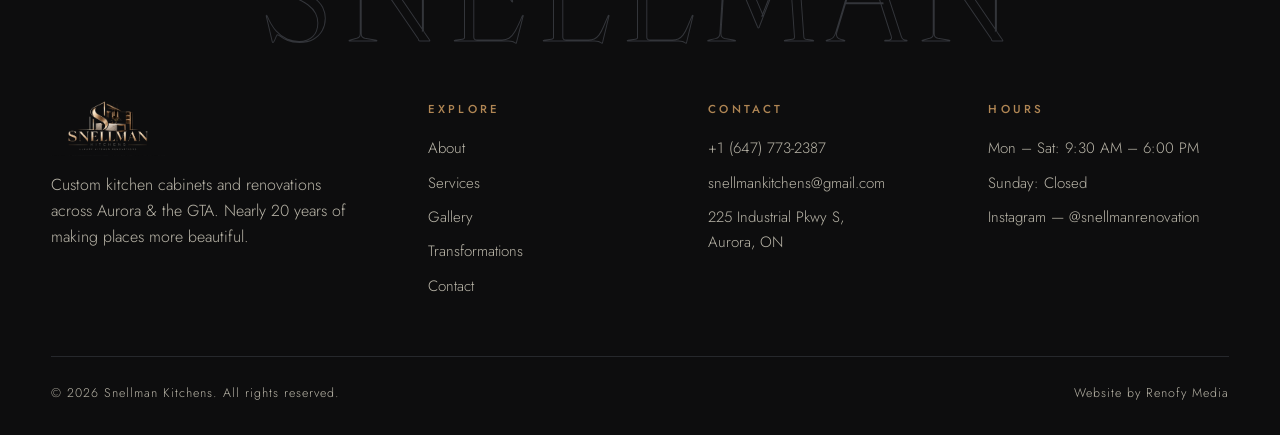
==== commit 5cdefcc6: "Replace Reviews page with Transformations (before/after story page)" ====
--- a/index.html
+++ b/index.html
@@ -27,7 +27,7 @@
       <li><a href="about.html">About</a></li>
       <li><a href="services.html">Services</a></li>
       <li><a href="gallery.html">Gallery</a></li>
-      <li><a href="reviews.html">Reviews</a></li>
+      <li><a href="transformations.html">Transformations</a></li>
       <li><a href="contact.html">Contact</a></li>
     </ul>
     <a href="contact.html" class="btn nav-cta magnetic">Get a Quote</a>
@@ -36,7 +36,7 @@
 </nav>
 <div id="mobileMenu">
   <a href="index.html">Home</a><a href="about.html">About</a><a href="services.html">Services</a>
-  <a href="gallery.html">Gallery</a><a href="reviews.html">Reviews</a><a href="contact.html">Contact</a>
+  <a href="gallery.html">Gallery</a><a href="transformations.html">Transformations</a><a href="contact.html">Contact</a>
 </div>
 
 <header class="hero">
@@ -141,7 +141,7 @@
   <div class="giant" aria-hidden="true">SNELLMAN</div>
   <div class="foot-grid">
     <div><div class="foot-brand"><img src="assets/img/logo.png" alt="Snellman Kitchens"></div><p style="max-width:34ch">Custom kitchen cabinets and renovations across Aurora &amp; the GTA. Nearly 20 years of making places more beautiful.</p></div>
-    <div><h5>Explore</h5><ul><li><a href="about.html">About</a></li><li><a href="services.html">Services</a></li><li><a href="gallery.html">Gallery</a></li><li><a href="reviews.html">Reviews</a></li><li><a href="contact.html">Contact</a></li></ul></div>
+    <div><h5>Explore</h5><ul><li><a href="about.html">About</a></li><li><a href="services.html">Services</a></li><li><a href="gallery.html">Gallery</a></li><li><a href="transformations.html">Transformations</a></li><li><a href="contact.html">Contact</a></li></ul></div>
     <div><h5>Contact</h5><ul><li><a href="tel:+16477732387">+1 (647) 773-2387</a></li><li><a href="mailto:snellmankitchens@gmail.com">snellmankitchens@gmail.com</a></li><li>225 Industrial Pkwy S,<br>Aurora, ON</li></ul></div>
     <div><h5>Hours</h5><ul><li>Mon – Sat: 9:30 AM – 6:00 PM</li><li>Sunday: Closed</li><li><a href="https://www.instagram.com/snellmanrenovation/" target="_blank" rel="noopener">Instagram — @snellmanrenovation</a></li></ul></div>
   </div>
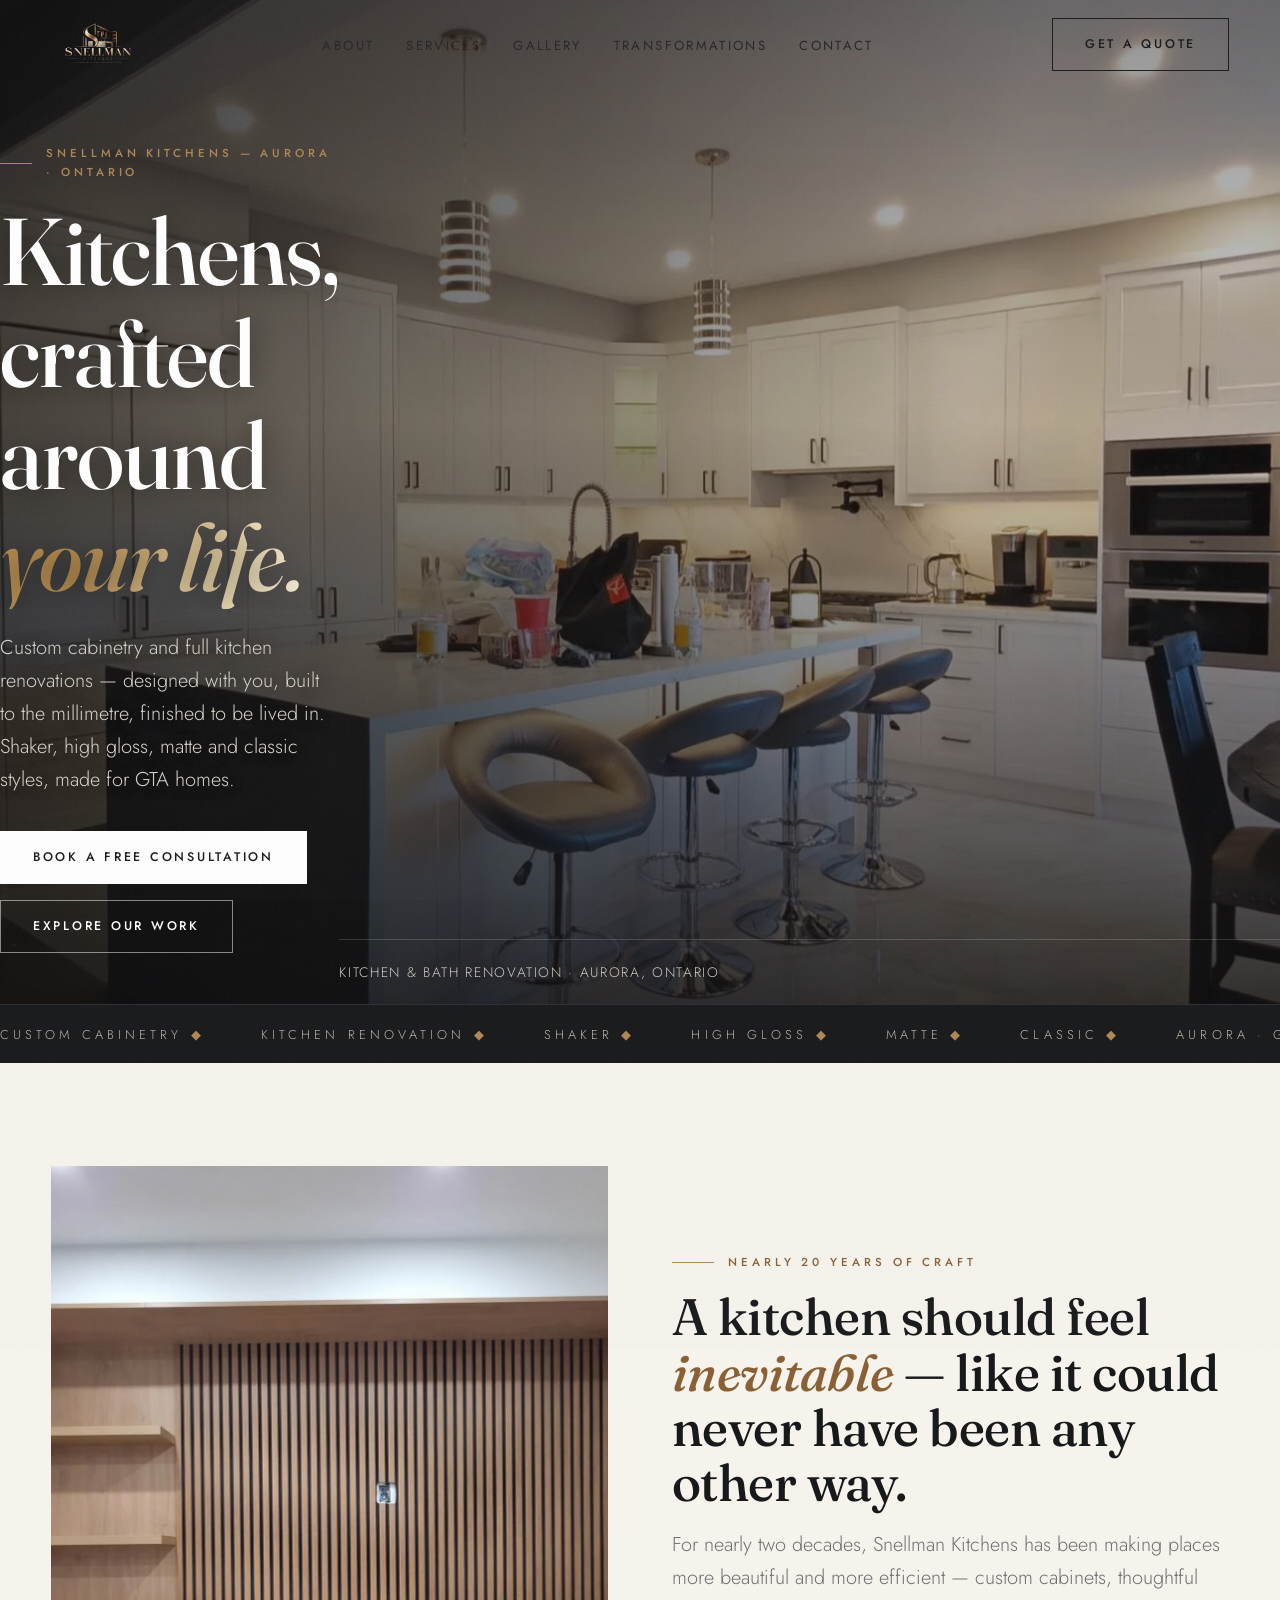
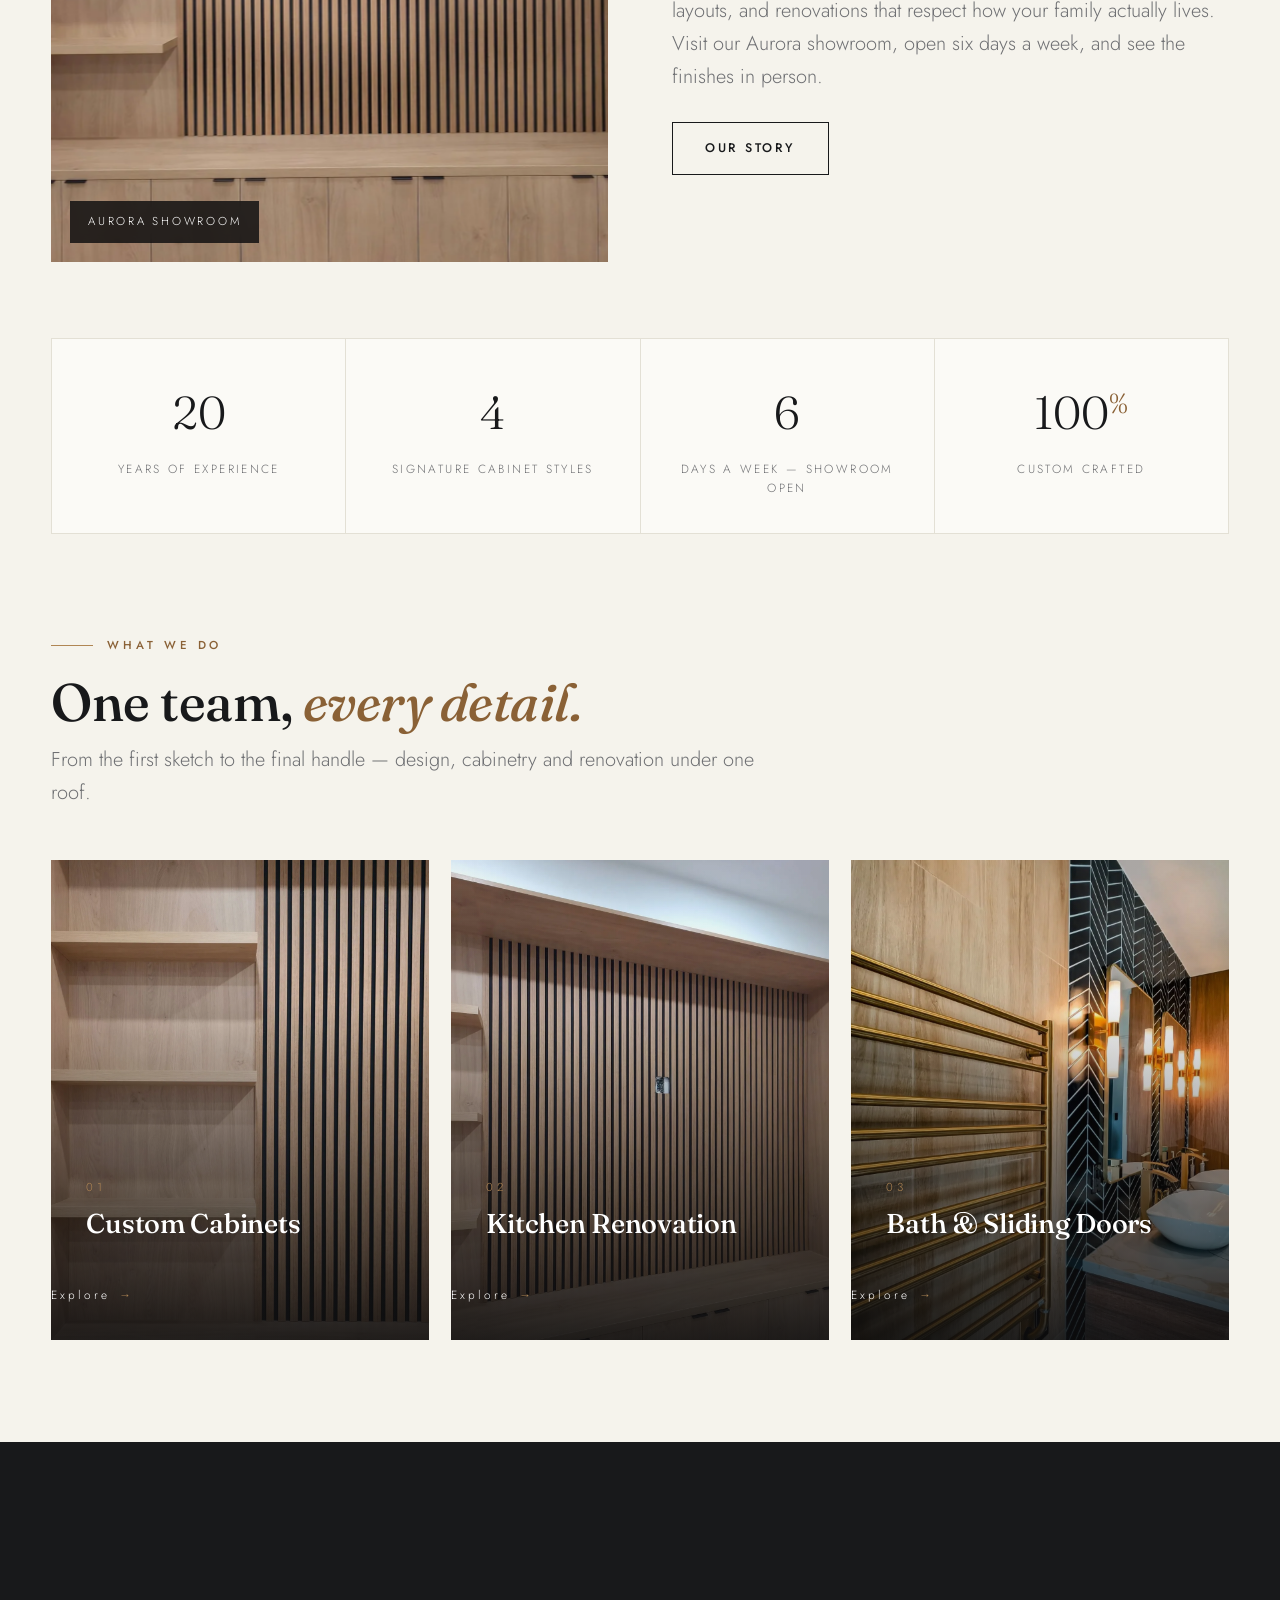
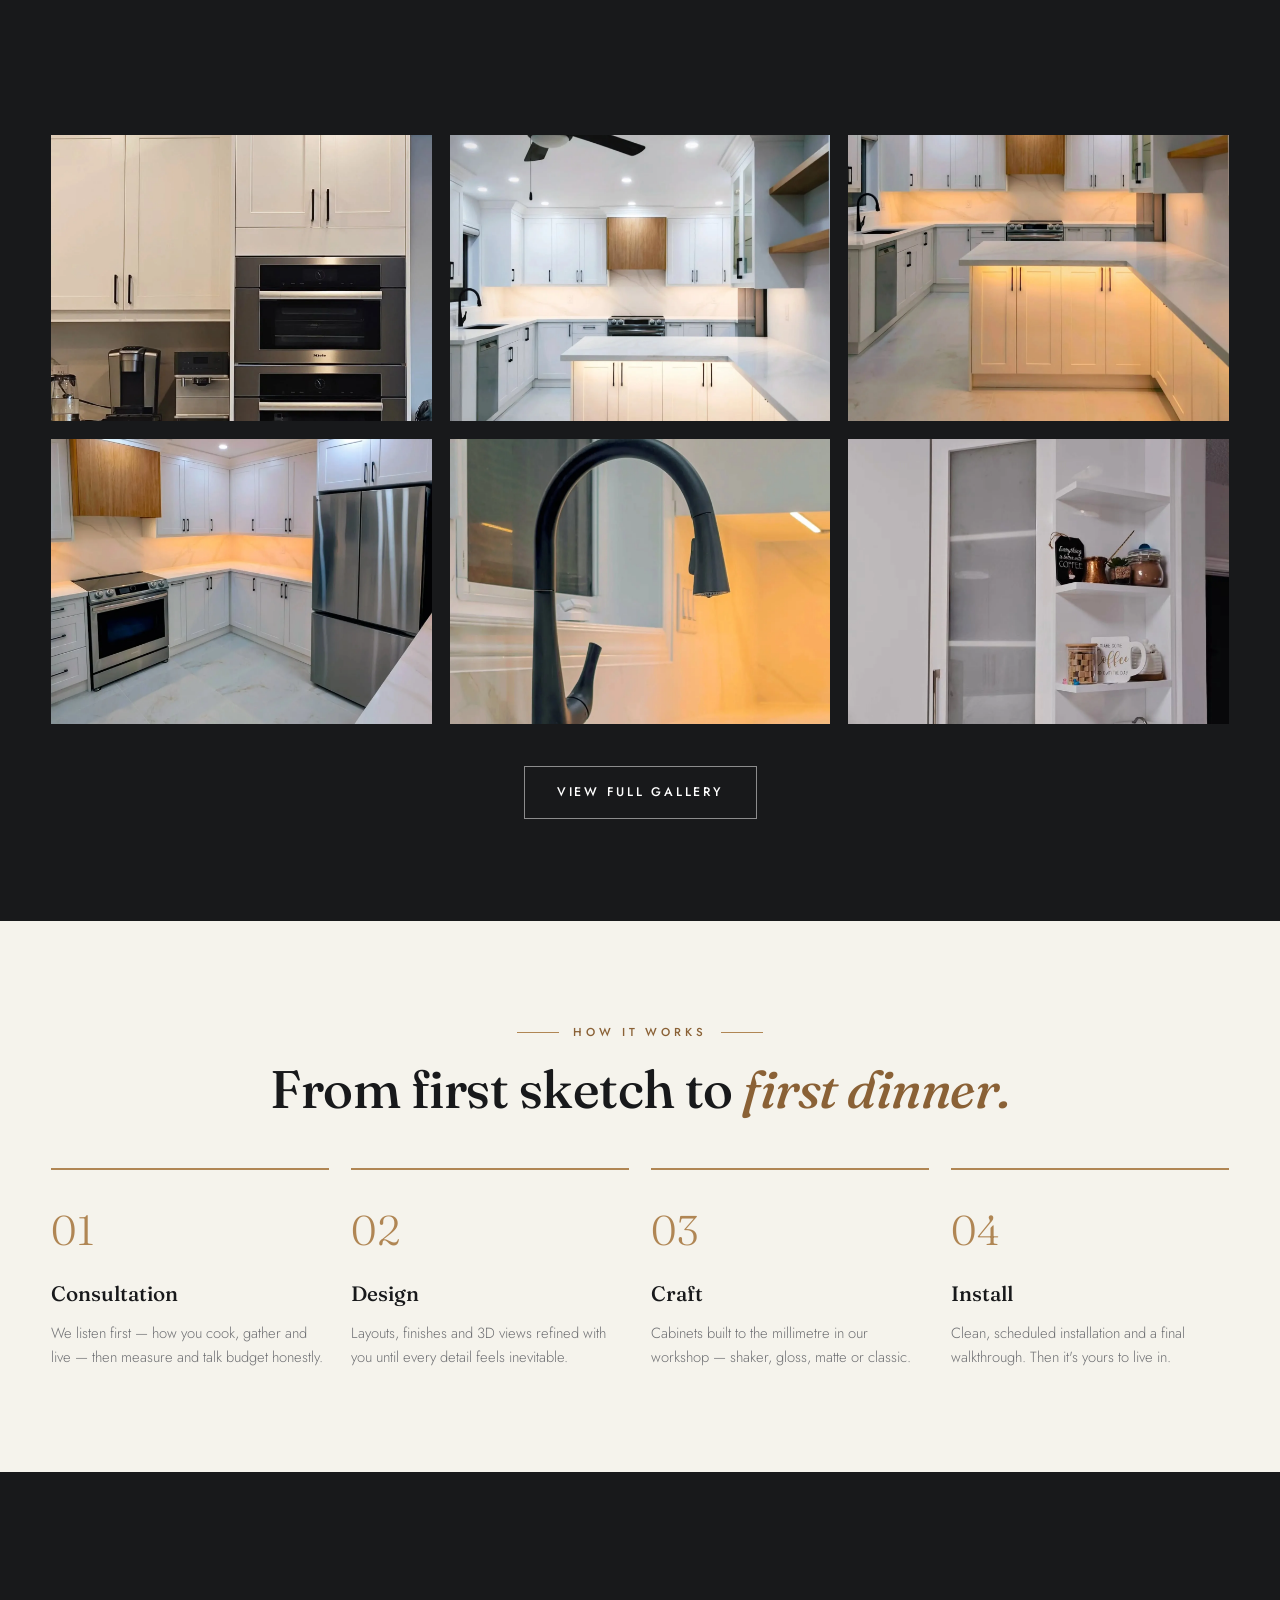
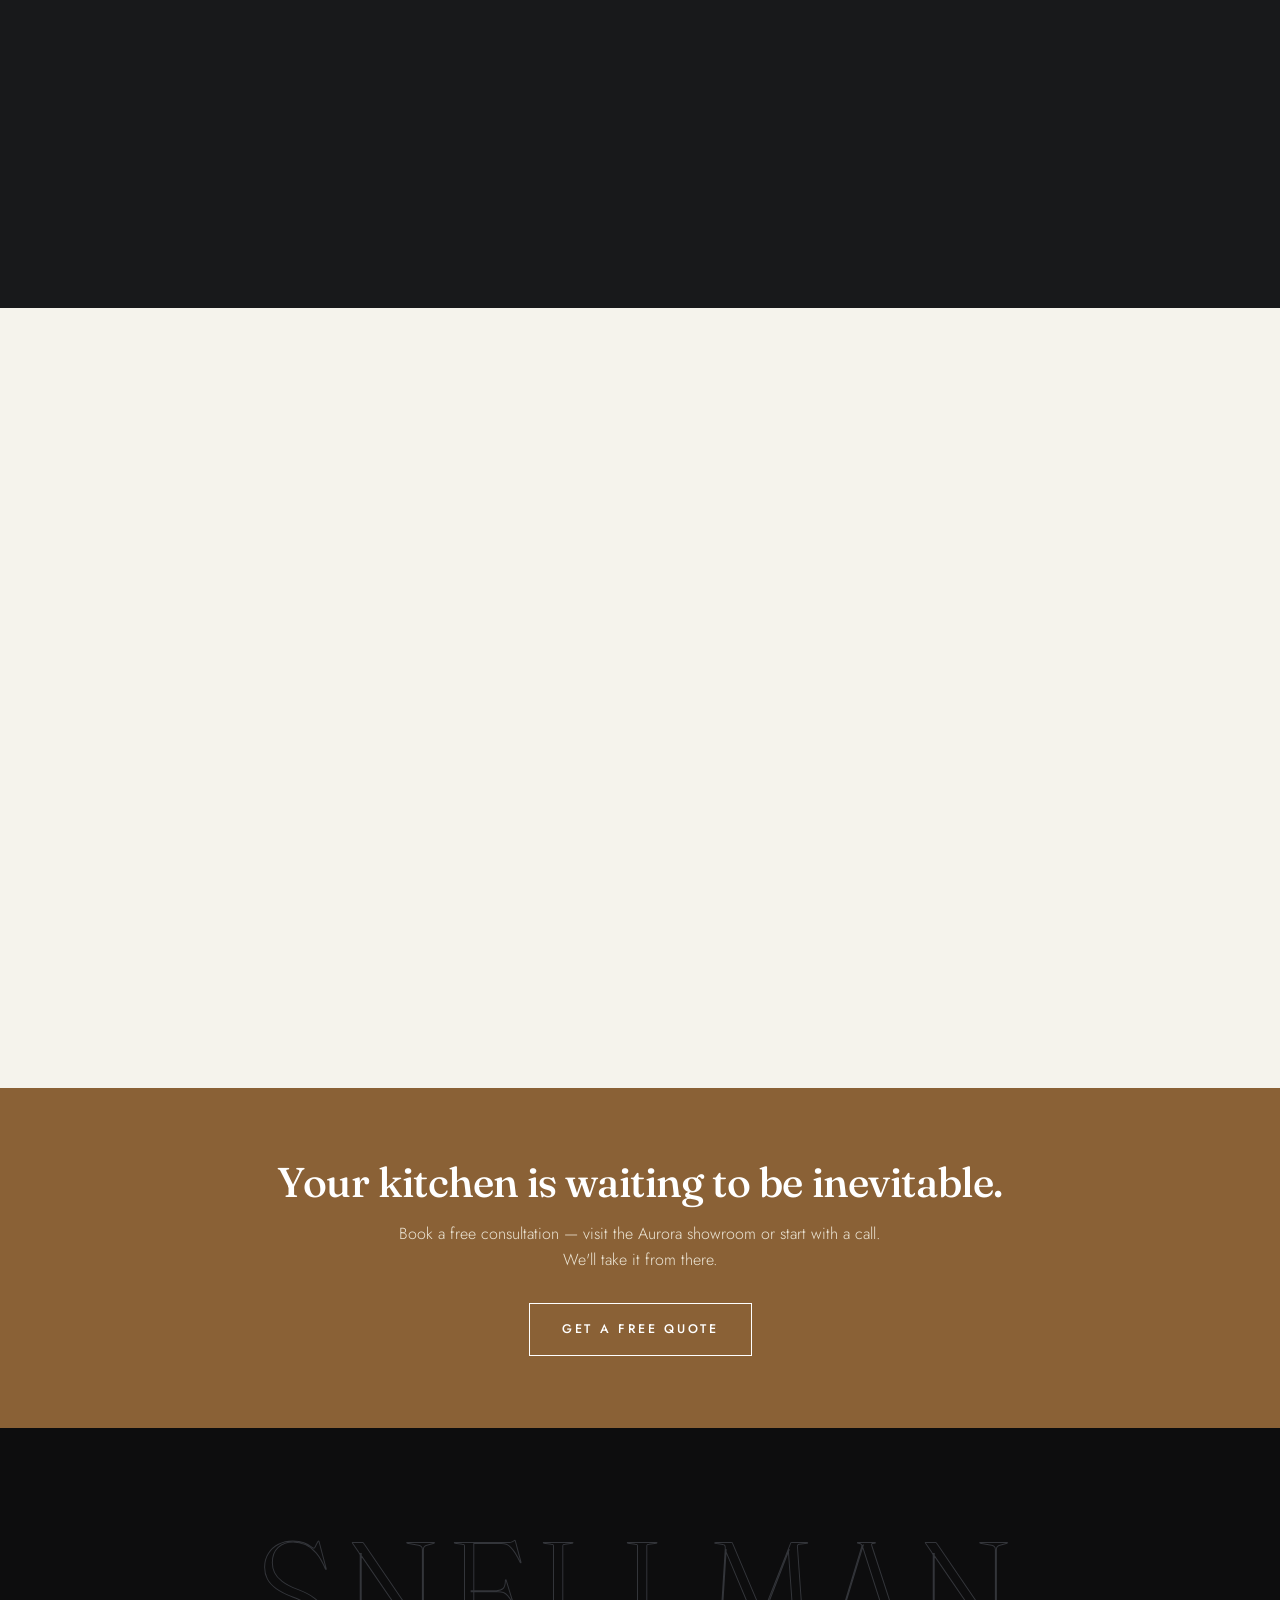
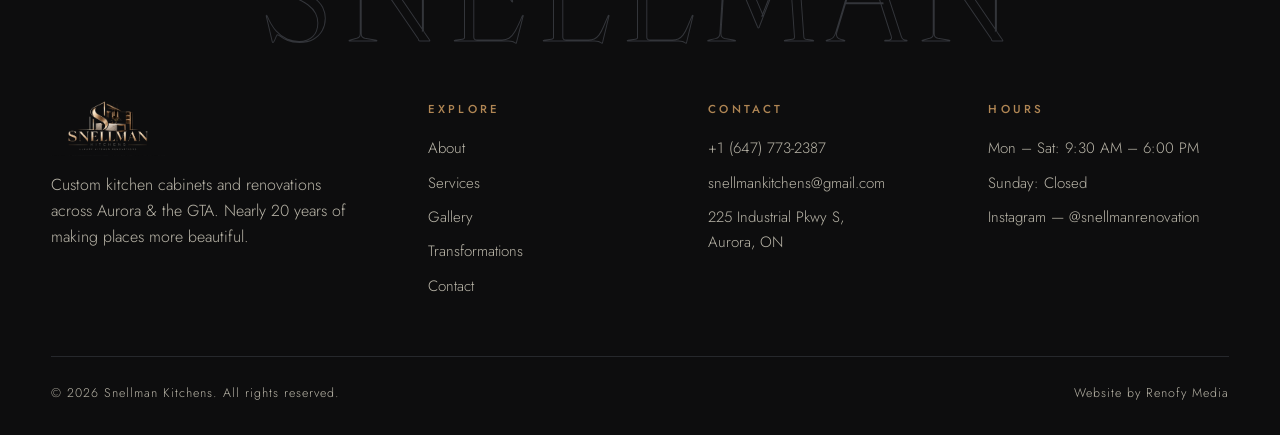
==== commit 669cd39c: "Mobile hero: left-aligned full-width text (revert centering)" ====
--- a/index.html
+++ b/index.html
@@ -12,7 +12,7 @@
 <link rel="preconnect" href="https://fonts.gstatic.com" crossorigin>
 <link href="https://fonts.googleapis.com/css2?family=Fraunces:ital,opsz,wght@0,9..144,400;0,9..144,500;0,9..144,600;1,9..144,400;1,9..144,500&family=Jost:wght@300;400;500&display=swap" rel="stylesheet">
 <link rel="icon" href="assets/img/favicon.png">
-<link rel="stylesheet" href="assets/css/style4.css">
+<link rel="stylesheet" href="assets/css/style5.css">
 </head>
 <body>
 <div class="grain"></div>
--- a/assets/css/style5.css
+++ b/assets/css/style5.css
@@ -0,0 +1,334 @@
+/* Snellman Kitchens — modern transitional · grey/white/wood/black */
+:root{
+  --ivory:#F5F3EC; --paper:#FBFAF6; --ink:#18191B; --charcoal:#232527;
+  --grey:#6F7073; --soft:#A9A8A2; --line:#E3E0D5; --line-dark:#33353A;
+  --oak:#B08654; --oak-deep:#8A6136; --black:#0D0D0E;
+  --serif:'Fraunces',Georgia,serif; --sans:'Jost',Helvetica,Arial,sans-serif;
+  --ease:cubic-bezier(.22,.8,.24,1);
+}
+*{margin:0;padding:0;box-sizing:border-box}
+html{scroll-behavior:smooth}
+body{font-family:var(--sans);background:var(--ivory);color:var(--ink);line-height:1.65;font-weight:300;overflow-x:hidden;-webkit-font-smoothing:antialiased}
+body.locked{overflow:hidden}
+::selection{background:var(--oak);color:#fff}
+img{max-width:100%;display:block}
+a{color:inherit;text-decoration:none}
+.wrap{width:min(1240px,92vw);margin:0 auto}
+h1,h2,h3,.serif{font-family:var(--serif);font-weight:500;line-height:1.08;letter-spacing:-.01em}
+.eyebrow{font-size:.72rem;letter-spacing:.34em;text-transform:uppercase;color:var(--oak-deep);font-weight:500;margin-bottom:1.1rem}
+.lead{font-size:clamp(1.02rem,1.6vw,1.25rem);color:var(--grey);max-width:60ch}
+.sec{padding:clamp(4.5rem,8vw,7.5rem) 0}
+.sec-head{max-width:760px;margin-bottom:clamp(2.2rem,4vw,3.4rem)}
+.sec-head h2{font-size:clamp(2rem,4.4vw,3.3rem);margin-bottom:.8rem}
+.sec-head h2 em{font-style:italic;color:var(--oak-deep)}
+
+.brand img{height:46px;width:auto;display:block}
+.loader-logo{height:72px;width:auto;max-width:80vw}
+.foot-brand img{height:56px;width:auto;max-width:100%}
+@media(max-width:820px){.brand img{height:38px}.loader-logo{height:56px}}
+
+/* ---------- texture / cursor / overlays ---------- */
+.grain{position:fixed;inset:0;z-index:120;pointer-events:none;opacity:.05;
+  background-image:url("data:image/svg+xml,%3Csvg xmlns='http://www.w3.org/2000/svg' width='140' height='140'%3E%3Cfilter id='n'%3E%3CfeTurbulence type='fractalNoise' baseFrequency='.9' numOctaves='2'/%3E%3C/filter%3E%3Crect width='140' height='140' filter='url(%23n)' opacity='.6'/%3E%3C/svg%3E")}
+#cursor{position:fixed;top:0;left:0;width:14px;height:14px;border-radius:50%;background:var(--oak);z-index:200;pointer-events:none;mix-blend-mode:multiply;transform:translate(-50%,-50%);transition:width .3s var(--ease),height .3s var(--ease),background .3s,opacity .3s;opacity:0}
+#cursor.on{opacity:1}
+#cursor.view{width:84px;height:84px;background:rgba(176,134,84,.92);mix-blend-mode:normal}
+#cursor.view::after{content:'VIEW';position:absolute;inset:0;display:flex;align-items:center;justify-content:center;color:#fff;font-size:.68rem;letter-spacing:.28em;font-weight:500}
+@media(hover:none){#cursor{display:none}}
+#loader{position:fixed;inset:0;background:var(--ink);z-index:300;display:flex;flex-direction:column;gap:1.4rem;align-items:center;justify-content:center;transition:opacity .7s var(--ease),visibility .7s}
+#loader.done{opacity:0;visibility:hidden}
+#loader .mark{color:var(--ivory);font-family:var(--serif);font-size:clamp(1.8rem,4vw,2.6rem);letter-spacing:.24em}
+#loader .mark small{display:block;font-family:var(--sans);font-size:.66rem;letter-spacing:.5em;color:var(--oak);margin-top:.6rem;text-align:center}
+#loader .bar{width:min(320px,60vw);height:2px;background:#33353a;overflow:hidden}
+#loader .bar span{display:block;height:100%;width:0;background:var(--oak);transition:width .3s}
+#wipe{position:fixed;inset:0;background:var(--oak-deep);z-index:250;transform:scaleY(0);transform-origin:top;pointer-events:none}
+#wipe.run{animation:wipe 1.1s var(--ease)}
+@keyframes wipe{0%{transform:scaleY(0);transform-origin:top}45%{transform:scaleY(1);transform-origin:top}55%{transform:scaleY(1);transform-origin:bottom}100%{transform:scaleY(0);transform-origin:bottom}}
+
+/* ---------- nav ---------- */
+#nav{position:fixed;top:0;left:0;right:0;z-index:100;transition:transform .5s var(--ease),background .4s,box-shadow .4s;padding:1.15rem 0}
+#nav .nav-inner{display:flex;align-items:center;justify-content:space-between;gap:1.5rem}
+#nav.scrolled{background:rgba(245,243,236,.94);backdrop-filter:blur(12px);box-shadow:0 1px 0 var(--line)}
+#nav.hidden{transform:translateY(-110%)}
+.brand{font-family:var(--serif);font-size:1.35rem;letter-spacing:.22em;color:var(--ink);display:flex;align-items:center;gap:.6rem}
+.brand b{font-weight:600}
+.brand small{font-family:var(--sans);font-size:.58rem;letter-spacing:.44em;color:var(--oak-deep);font-weight:500}
+.brand .rule{width:34px;height:2px;background:var(--oak)}
+.nav-links{display:flex;gap:2rem;list-style:none}
+.nav-links a{font-size:.82rem;letter-spacing:.18em;text-transform:uppercase;font-weight:400;position:relative;padding:.3rem 0;color:var(--charcoal)}
+.nav-links a::after{content:'';position:absolute;left:0;bottom:0;width:0;height:1px;background:var(--oak-deep);transition:width .35s var(--ease)}
+.nav-links a:hover::after,.nav-links a.active::after{width:100%}
+.nav-links a.active{color:var(--oak-deep)}
+.btn{display:inline-flex;align-items:center;gap:.7rem;padding:.95rem 2rem;border:1px solid var(--ink);font-size:.78rem;letter-spacing:.22em;text-transform:uppercase;font-weight:500;color:var(--ink);background:transparent;cursor:pointer;transition:all .35s var(--ease);position:relative;overflow:hidden}
+.btn.solid{background:var(--ink);color:var(--ivory)}
+.btn.oak{background:var(--oak);border-color:var(--oak);color:#fff}
+.btn:hover{background:var(--oak-deep);border-color:var(--oak-deep);color:#fff;transform:translateY(-2px)}
+.btn.magnetic{will-change:transform}
+#burger{display:none;background:none;border:0;cursor:pointer;flex-direction:column;gap:6px;padding:.5rem}
+#burger span{width:26px;height:2px;background:var(--ink);transition:.35s var(--ease)}
+#mobileMenu{position:fixed;inset:0;background:var(--ink);z-index:99;display:flex;flex-direction:column;align-items:center;justify-content:center;gap:1.2rem;opacity:0;visibility:hidden;transition:.45s var(--ease)}
+#mobileMenu.open{opacity:1;visibility:visible}
+#mobileMenu a{color:var(--ivory);font-family:var(--serif);font-size:2rem}
+#mobileMenu a:hover{color:var(--oak)}
+
+/* ---------- hero ---------- */
+.hero{position:relative;min-height:100svh;display:flex;align-items:flex-end;overflow:hidden;background:var(--ink);color:var(--ivory)}
+.hero-bg{position:absolute;inset:-8% 0;background-size:cover;background-position:center;will-change:transform;transform:scale(1.06)}
+.hero-veil{position:absolute;inset:0;background:linear-gradient(100deg,rgba(13,13,14,.74) 0%,rgba(13,13,14,.42) 42%,rgba(13,13,14,.10) 72%),linear-gradient(180deg,rgba(13,13,14,.38) 0%,rgba(13,13,14,.10) 42%,rgba(13,13,14,.80) 100%)}
+.hero h1{text-shadow:0 2px 26px rgba(0,0,0,.45)}
+.hero .lead{text-shadow:0 1px 14px rgba(0,0,0,.5)}
+.hero-content{position:relative;z-index:2;padding:9rem 0 3.2rem;width:min(1240px,92vw);margin:0 auto}
+.hero .eyebrow{color:var(--oak)}
+.hero h1{font-size:clamp(2.9rem,7.4vw,6rem);color:#fff;max-width:14ch}
+.hero h1 em{font-style:italic;color:var(--oak)}
+.hero h1 .line{display:block;overflow:hidden}
+.hero h1 .line>span{display:inline-block;transform:translateY(110%);animation:riseUp 1.1s var(--ease) forwards}
+.hero h1 .line:nth-child(2)>span{animation-delay:.14s}
+@keyframes riseUp{to{transform:translateY(0)}}
+.hero .lead{color:#D8D5CB;margin:1.4rem 0 2.2rem}
+.hero-ctas{display:flex;gap:1rem;flex-wrap:wrap}
+.hero-ctas .btn{border-color:rgba(255,255,255,.5);color:#fff}
+.hero-ctas .btn.solid{background:#fff;border-color:#fff;color:var(--ink)}
+.hero-ctas .btn:hover{background:var(--oak);border-color:var(--oak);color:#fff}
+.hero-foot{position:relative;z-index:2;border-top:1px solid rgba(255,255,255,.16);padding:1.3rem 0;margin-top:3rem}
+.hero-foot .wrap{display:flex;justify-content:space-between;align-items:center;gap:1rem}
+.stars{color:var(--oak);letter-spacing:.2em;margin-right:.7rem}
+.hero-foot{color:#CFCBC0;font-size:.86rem;letter-spacing:.12em;text-transform:uppercase}
+.scroll-hint{display:flex;align-items:center;gap:.7rem}
+.scroll-hint::after{content:'';width:44px;height:1px;background:var(--oak);animation:hint 2s var(--ease) infinite}
+@keyframes hint{0%,100%{transform:scaleX(.4);transform-origin:left}50%{transform:scaleX(1);transform-origin:left}}
+
+/* ---------- marquee ---------- */
+.marquee{background:var(--ink);color:var(--ivory);overflow:hidden;padding:1.15rem 0;border-top:1px solid #2c2e33}
+.marquee .track{display:flex;gap:3.5rem;width:max-content;animation:slide 30s linear infinite;font-size:.8rem;letter-spacing:.32em;text-transform:uppercase;color:#B9B5A8}
+.marquee .track i{color:var(--oak);font-style:normal}
+@keyframes slide{to{transform:translateX(-50%)}}
+
+/* ---------- intro split ---------- */
+.split{display:grid;grid-template-columns:1fr 1fr;gap:clamp(2rem,5vw,4.5rem);align-items:center}
+.split .ph{position:relative;overflow:hidden}
+.split .ph img{width:100%;height:100%;object-fit:cover;aspect-ratio:4/5;transition:transform 1.2s var(--ease)}
+.split .ph:hover img{transform:scale(1.045)}
+.split .ph .tag{position:absolute;left:1.2rem;bottom:1.2rem;background:rgba(13,13,14,.82);color:#fff;font-size:.72rem;letter-spacing:.24em;text-transform:uppercase;padding:.7rem 1.1rem;backdrop-filter:blur(6px)}
+.stats{display:grid;grid-template-columns:repeat(4,1fr);gap:1px;background:var(--line);border:1px solid var(--line);margin-top:clamp(3rem,6vw,5rem)}
+.stat{background:var(--paper);padding:2.2rem 1.4rem;text-align:center}
+.stat .num{font-family:var(--serif);font-size:clamp(2rem,3.6vw,3rem);color:var(--ink)}
+.stat .num sup{color:var(--oak-deep);font-size:.6em}
+.stat p{font-size:.74rem;letter-spacing:.2em;text-transform:uppercase;color:var(--grey);margin-top:.5rem}
+
+/* ---------- services cards ---------- */
+.svc-grid{display:grid;grid-template-columns:repeat(3,1fr);gap:1.4rem}
+.svc{position:relative;overflow:hidden;background:var(--charcoal);color:#fff;min-height:480px;display:flex;align-items:flex-end;cursor:pointer}
+.svc .bg{position:absolute;inset:0;background-size:cover;background-position:center;transition:transform 1.1s var(--ease),filter .8s}
+.svc::after{content:'';position:absolute;inset:0;background:linear-gradient(180deg,rgba(13,13,14,.05) 30%,rgba(13,13,14,.88) 100%)}
+.svc:hover .bg{transform:scale(1.06)}
+.svc .tx{position:relative;z-index:2;padding:2.2rem}
+.svc .n{font-size:.72rem;letter-spacing:.3em;color:var(--oak);margin-bottom:.8rem}
+.svc h3{font-size:1.7rem;margin-bottom:.7rem;color:#fff}
+.svc p{font-size:.94rem;color:#CFCCC2;max-height:0;opacity:0;overflow:hidden;transition:max-height .6s var(--ease),opacity .5s,margin .5s}
+.svc:hover p{max-height:140px;opacity:1;margin-top:.4rem}
+.svc .go{position:relative;z-index:2;margin:0 2.2rem 2.2rem 0;align-self:flex-end;font-size:.74rem;letter-spacing:.26em;color:#fff;display:flex;align-items:center;gap:.6rem}
+.svc .go::after{content:'→';color:var(--oak);transition:transform .35s}
+.svc:hover .go::after{transform:translateX(8px)}
+
+/* ---------- feature rows (services page) ---------- */
+.feat{display:grid;grid-template-columns:1fr 1fr;gap:clamp(2rem,5vw,4.5rem);align-items:center;padding:clamp(2.5rem,5vw,4rem) 0;border-top:1px solid var(--line)}
+.feat:first-of-type{border-top:0}
+.feat.flip>.ph{order:2}
+.feat .ph{overflow:hidden}
+.feat .ph img{width:100%;aspect-ratio:16/11;object-fit:cover;transition:transform 1.2s var(--ease)}
+.feat .ph:hover img{transform:scale(1.05)}
+.feat h3{font-size:clamp(1.6rem,3vw,2.4rem);margin:.6rem 0 1rem}
+.feat p{color:var(--grey);margin-bottom:1rem;max-width:52ch}
+.feat ul{list-style:none;margin:1.2rem 0 1.6rem}
+.feat ul li{padding:.55rem 0 .55rem 1.8rem;position:relative;font-size:.95rem;color:var(--charcoal)}
+.feat ul li::before{content:'';position:absolute;left:0;top:1.05rem;width:12px;height:12px;border:1.5px solid var(--oak-deep);transform:rotate(45deg)}
+.chiprow{display:flex;flex-wrap:wrap;gap:.6rem;margin:1rem 0 1.4rem}
+.chip{font-size:.72rem;letter-spacing:.18em;text-transform:uppercase;border:1px solid var(--line);padding:.55rem 1rem;color:var(--grey);background:var(--paper)}
+
+/* ---------- dark band ---------- */
+.band{background:var(--ink);color:var(--ivory);position:relative;overflow:hidden}
+.band .sec-head h2{color:#fff}
+.band .lead{color:#B9B5A8}
+.band .eyebrow{color:var(--oak)}
+
+/* ---------- process ---------- */
+.steps{display:grid;grid-template-columns:repeat(4,1fr);gap:1.4rem;counter-reset:step}
+.step{border-top:2px solid var(--oak);padding-top:1.6rem}
+.step::before{counter-increment:step;content:'0' counter(step);font-family:var(--serif);font-size:2.6rem;color:var(--oak)}
+.step h4{font-family:var(--serif);font-size:1.3rem;margin:.8rem 0 .6rem;font-weight:500}
+.step p{font-size:.92rem;color:var(--grey)}
+
+/* ---------- gallery ---------- */
+.g-grid{display:grid;grid-template-columns:repeat(3,1fr);gap:1.1rem}
+.g-item{position:relative;overflow:hidden;cursor:pointer;background:var(--charcoal)}
+.g-item img{width:100%;height:100%;object-fit:cover;aspect-ratio:4/3;transition:transform 1s var(--ease),filter .6s}
+.g-item:hover img{transform:scale(1.07)}
+.g-item .cap{position:absolute;left:0;right:0;bottom:0;padding:2.4rem 1.4rem 1.2rem;background:linear-gradient(transparent,rgba(13,13,14,.85));color:#fff;font-size:.8rem;letter-spacing:.16em;text-transform:uppercase;opacity:0;transform:translateY(12px);transition:.45s var(--ease)}
+.g-item:hover .cap{opacity:1;transform:none}
+.g-item.tall img{aspect-ratio:3/4}
+.filters{display:flex;gap:.7rem;flex-wrap:wrap;margin-bottom:2rem}
+.filters button{background:none;border:1px solid var(--line);padding:.7rem 1.4rem;font-family:var(--sans);font-size:.74rem;letter-spacing:.2em;text-transform:uppercase;cursor:pointer;color:var(--grey);transition:.3s}
+.filters button.on,.filters button:hover{background:var(--ink);border-color:var(--ink);color:#fff}
+#lightbox{position:fixed;inset:0;z-index:220;background:rgba(13,13,14,.94);display:flex;align-items:center;justify-content:center;opacity:0;visibility:hidden;transition:.4s}
+#lightbox.open{opacity:1;visibility:visible}
+#lightbox img{max-width:90vw;max-height:84vh;object-fit:contain;box-shadow:0 30px 80px rgba(0,0,0,.5)}
+#lightbox .lb-cap{position:absolute;bottom:2rem;left:0;right:0;text-align:center;color:#fff;font-size:.82rem;letter-spacing:.22em;text-transform:uppercase}
+#lightbox .lb-x{position:absolute;top:1.6rem;right:2rem;color:#fff;font-size:2rem;background:none;border:0;cursor:pointer}
+#lightbox .lb-nav{position:absolute;top:50%;transform:translateY(-50%);background:none;border:1px solid rgba(255,255,255,.4);color:#fff;width:52px;height:52px;border-radius:50%;cursor:pointer;font-size:1.3rem;transition:.3s}
+#lightbox .lb-nav:hover{background:var(--oak);border-color:var(--oak)}
+#lightbox .prev{left:1.6rem}#lightbox .next{right:1.6rem}
+
+/* ---------- reviews ---------- */
+.rev-shell{position:relative;max-width:860px;margin:0 auto;text-align:center}
+.rev-track{overflow:hidden}
+.rev{display:none;padding:0 1rem}
+.rev.on{display:block;animation:fadeUp .6s var(--ease)}
+@keyframes fadeUp{from{opacity:0;transform:translateY(24px)}to{opacity:1;transform:none}}
+.rev .q{font-family:var(--serif);font-size:clamp(1.35rem,2.8vw,2.1rem);line-height:1.4;font-style:italic}
+.rev .who{margin-top:1.6rem;font-size:.78rem;letter-spacing:.26em;text-transform:uppercase;color:var(--grey)}
+.rev .stars{margin-bottom:1.4rem;display:block;font-size:1.1rem}
+.rev-dots{display:flex;gap:.7rem;justify-content:center;margin-top:2rem}
+.rev-dots button{width:34px;height:3px;background:var(--line);border:0;cursor:pointer;transition:.3s}
+.rev-dots button.on{background:var(--oak-deep)}
+.rev-card{background:var(--paper);border:1px solid var(--line);padding:2.4rem;text-align:left}
+.rev-card .stars{margin-bottom:1rem}
+.rev-card p{font-style:italic;font-family:var(--serif);font-size:1.12rem;line-height:1.6;margin-bottom:1.2rem}
+.rev-card .who{font-size:.74rem;letter-spacing:.24em;text-transform:uppercase;color:var(--grey)}
+.rev-grid{display:grid;grid-template-columns:repeat(2,1fr);gap:1.4rem}
+.cta-band{background:var(--oak-deep);color:#fff;text-align:center;padding:clamp(3rem,6vw,4.5rem) 1.5rem}
+.cta-band h3{font-size:clamp(1.7rem,3.6vw,2.6rem);margin-bottom:1rem;color:#fff}
+.cta-band p{color:#EDE6D6;max-width:56ch;margin:0 auto 1.8rem}
+.cta-band .btn{border-color:#fff;color:#fff}
+.cta-band .btn:hover{background:#fff;color:var(--oak-deep);border-color:#fff}
+
+/* ---------- faq ---------- */
+.faq{border-top:1px solid var(--line)}
+.faq-item{border-bottom:1px solid var(--line)}
+.faq-q{width:100%;background:none;border:0;display:flex;justify-content:space-between;align-items:center;gap:1rem;padding:1.5rem .2rem;cursor:pointer;font-family:var(--serif);font-size:1.25rem;text-align:left;color:var(--ink)}
+.faq-q .pm{font-family:var(--sans);font-size:1.6rem;color:var(--oak-deep);transition:transform .4s var(--ease);flex-shrink:0}
+.faq-item.open .faq-q .pm{transform:rotate(45deg)}
+.faq-a{max-height:0;overflow:hidden;transition:max-height .5s var(--ease)}
+.faq-a p{padding:0 .2rem 1.6rem;color:var(--grey);max-width:70ch}
+
+/* ---------- contact ---------- */
+.contact-grid{display:grid;grid-template-columns:1fr 1.1fr;gap:clamp(2rem,5vw,4rem);align-items:start}
+.info-card{background:var(--ink);color:var(--ivory);padding:clamp(2rem,4vw,3rem)}
+.info-card h3{color:#fff;font-size:1.7rem;margin-bottom:1.4rem}
+.info-row{display:flex;gap:1.1rem;padding:1.1rem 0;border-top:1px solid #33353a;align-items:flex-start}
+.info-row:first-of-type{border-top:0}
+.info-row .ic{width:42px;height:42px;flex-shrink:0;border:1px solid var(--oak);display:flex;align-items:center;justify-content:center;color:var(--oak);font-size:1.05rem}
+.info-row b{display:block;font-size:.72rem;letter-spacing:.26em;text-transform:uppercase;color:var(--oak);margin-bottom:.3rem;font-weight:500}
+.info-row a,.info-row span.v{color:#EDEBE2;font-size:1.02rem}
+.info-row a:hover{color:var(--oak)}
+form.quote .frow{display:grid;grid-template-columns:1fr 1fr;gap:1.1rem}
+.field{margin-bottom:1.15rem}
+.field label{display:block;font-size:.72rem;letter-spacing:.24em;text-transform:uppercase;color:var(--grey);margin-bottom:.55rem}
+.field input,.field select,.field textarea{width:100%;background:var(--paper);border:1px solid var(--line);padding:.95rem 1.1rem;font-family:var(--sans);font-size:1rem;color:var(--ink);transition:border .3s;appearance:none}
+.field textarea{min-height:140px;resize:vertical}
+.field input:focus,.field select:focus,.field textarea:focus{outline:none;border-color:var(--oak-deep)}
+.form-note{font-size:.82rem;color:var(--soft);margin-top:1rem}
+#formMsg{display:none;margin-top:1.2rem;padding:1.1rem 1.3rem;background:#EAF3E7;border:1px solid #BFD8B4;color:#2E5B26;font-size:.95rem}
+.map{margin-top:clamp(2.5rem,5vw,4rem);border:1px solid var(--line)}
+.map iframe{width:100%;height:380px;border:0;display:block;filter:grayscale(1) contrast(1.05)}
+
+/* ---------- footer ---------- */
+footer{background:var(--black);color:#B9B5A8;padding:clamp(3.5rem,6vw,5rem) 0 2rem}
+.foot-grid{display:grid;grid-template-columns:1.4fr 1fr 1fr 1fr;gap:2.5rem;margin-bottom:3rem}
+.foot-brand{font-family:var(--serif);color:#fff;font-size:1.5rem;letter-spacing:.2em;margin-bottom:1rem}
+.foot-brand small{display:block;font-family:var(--sans);font-size:.6rem;letter-spacing:.44em;color:var(--oak);margin-top:.4rem}
+footer h5{font-size:.72rem;letter-spacing:.28em;text-transform:uppercase;color:var(--oak);margin-bottom:1.1rem;font-weight:500}
+footer ul{list-style:none}
+footer li{margin-bottom:.6rem;font-size:.94rem}
+footer a:hover{color:#fff}
+.foot-base{border-top:1px solid #26282c;padding-top:1.6rem;display:flex;justify-content:space-between;gap:1rem;flex-wrap:wrap;font-size:.78rem;letter-spacing:.08em}
+.giant{font-family:var(--serif);font-size:clamp(3.4rem,11vw,10rem);line-height:1;color:transparent;-webkit-text-stroke:1px #33353a;text-align:center;letter-spacing:.08em;margin:1rem 0 2.4rem;user-select:none;white-space:nowrap;overflow:hidden}
+
+/* ---------- page hero (subpages) ---------- */
+.p-hero{position:relative;background:var(--ink);color:#fff;padding:11rem 0 4.5rem;overflow:hidden}
+.p-hero .bg{position:absolute;inset:0;background-size:cover;background-position:center;opacity:.34}
+.p-hero .veil{position:absolute;inset:0;background:linear-gradient(180deg,rgba(13,13,14,.55),rgba(13,13,14,.25))}
+.p-hero .wrap{position:relative;z-index:2}
+.p-hero h1{font-size:clamp(2.4rem,5.6vw,4.4rem);color:#fff;max-width:16ch}
+.p-hero h1 em{font-style:italic;color:var(--oak)}
+.p-hero .crumbs{font-size:.74rem;letter-spacing:.26em;text-transform:uppercase;color:#B9B5A8;margin-bottom:1.2rem}
+.p-hero .crumbs a:hover{color:#fff}
+.p-hero .lead{color:#CFCBC0;margin-top:1.2rem}
+
+/* ---------- reveal anim ---------- */
+.rv{opacity:0;transform:translateY(36px);transition:opacity .9s var(--ease),transform .9s var(--ease)}
+.rv.in{opacity:1;transform:none}
+.rv-d1{transition-delay:.12s}.rv-d2{transition-delay:.24s}.rv-d3{transition-delay:.36s}
+
+/* ---------- responsive ---------- */
+@media(max-width:1020px){
+  .svc-grid{grid-template-columns:1fr 1fr}
+  .g-grid{grid-template-columns:1fr 1fr}
+  .steps{grid-template-columns:1fr 1fr}
+  .stats{grid-template-columns:1fr 1fr}
+  .foot-grid{grid-template-columns:1fr 1fr}
+}
+@media(max-width:820px){
+  .nav-links,.nav-cta{display:none}
+  #burger{display:flex}
+  .split,.contact-grid,.feat{grid-template-columns:1fr}
+  .feat.flip>.ph{order:0}
+  .svc-grid,.g-grid,.rev-grid{grid-template-columns:1fr}
+  .steps{grid-template-columns:1fr}
+  form.quote .frow{grid-template-columns:1fr}
+  .foot-grid{grid-template-columns:1fr}
+  .hero-ctas .btn{width:100%;justify-content:center}
+  /* mobile hero: left-aligned but full-width */
+  .hero-content{padding:8rem 0 2.6rem}
+  .hero h1{max-width:20ch;font-size:clamp(2.6rem,11.5vw,4rem)}
+  .hero .lead{max-width:46ch}
+  .hero-veil{background:linear-gradient(180deg,rgba(13,13,14,.58) 0%,rgba(13,13,14,.34) 46%,rgba(13,13,14,.84) 100%)}
+}
+@media(prefers-reduced-motion:reduce){
+  *,*::before,*::after{animation-duration:.001s!important;transition-duration:.001s!important}
+  .rv{opacity:1;transform:none}
+  .hero h1 .line>span{transform:none}
+}
+
+/* ================= luxury pass ================= */
+html{scroll-behavior:smooth}
+/* film grain */
+body::after{content:'';position:fixed;inset:-50%;z-index:200;pointer-events:none;opacity:.045;
+background-image:url("data:image/svg+xml,%3Csvg xmlns='http://www.w3.org/2000/svg' width='240' height='240'%3E%3Cfilter id='n'%3E%3CfeTurbulence type='fractalNoise' baseFrequency='0.9' numOctaves='2'/%3E%3C/filter%3E%3Crect width='240' height='240' filter='url(%23n)' opacity='1'/%3E%3C/svg%3E");
+animation:grain 9s steps(6) infinite}
+@keyframes grain{0%,100%{transform:translate(0,0)}20%{transform:translate(-4%,3%)}40%{transform:translate(3%,-4%)}60%{transform:translate(-3%,-2%)}80%{transform:translate(4%,3%)}}
+/* cinematic hero zoom */
+.hero-bg{animation:kenburns 26s ease-in-out infinite alternate}
+@keyframes kenburns{from{transform:scale(1.06)}to{transform:scale(1.16)}}
+/* liquid gold shimmer on accent words */
+.hero h1 em{background:linear-gradient(110deg,#b98d4e 15%,#f4e3ba 38%,#fff8e7 50%,#f4e3ba 62%,#b98d4e 85%);background-size:220% auto;-webkit-background-clip:text;background-clip:text;color:transparent;animation:shine 7s linear infinite}
+@keyframes shine{to{background-position:220% center}}
+/* buttery reveals */
+.rv{filter:blur(8px);transition:opacity 1s var(--ease),transform 1s var(--ease),filter 1s var(--ease)}
+.rv.in{filter:blur(0)}
+/* button gold sweep */
+.btn{z-index:0}
+.btn::before{content:'';position:absolute;inset:0;background:linear-gradient(110deg,var(--oak-deep),var(--oak));transform:scaleX(0);transform-origin:left;transition:transform .55s var(--ease);z-index:-1}
+.btn:hover::before{transform:scaleX(1)}
+.btn:hover{background:transparent;border-color:var(--oak-deep)}
+.btn.solid::before{background:linear-gradient(110deg,#8a6a38,var(--oak))}
+.hero-ctas .btn:hover{color:#fff;border-color:var(--oak-deep)}
+/* eyebrow hairlines */
+.eyebrow{display:flex;align-items:center;gap:.9rem}
+.eyebrow::before{content:'';width:2.6rem;height:1px;background:var(--oak)}
+.sec-head[style*="center"] .eyebrow{justify-content:center}
+.sec-head[style*="center"] .eyebrow::after{content:'';width:2.6rem;height:1px;background:var(--oak)}
+/* gallery hover cinema */
+.g-item{overflow:hidden}
+.g-item img{transition:transform 1.2s var(--ease),filter 1.2s var(--ease)}
+.g-item:hover img{transform:scale(1.08)}
+.g-item .cap{transition:transform .5s var(--ease, ease),background .5s}
+.g-item:hover .cap{background:rgba(13,13,14,.88)}
+/* parallax images */
+[data-plx]{will-change:transform;transform:scale(1.14)}
+/* stat number glow on count */
+.stat .num{transition:color .4s}
+@media(prefers-reduced-motion:reduce){
+  .hero-bg{animation:none}.hero h1 em{animation:none}
+  body::after{animation:none}.rv{filter:none}
+}
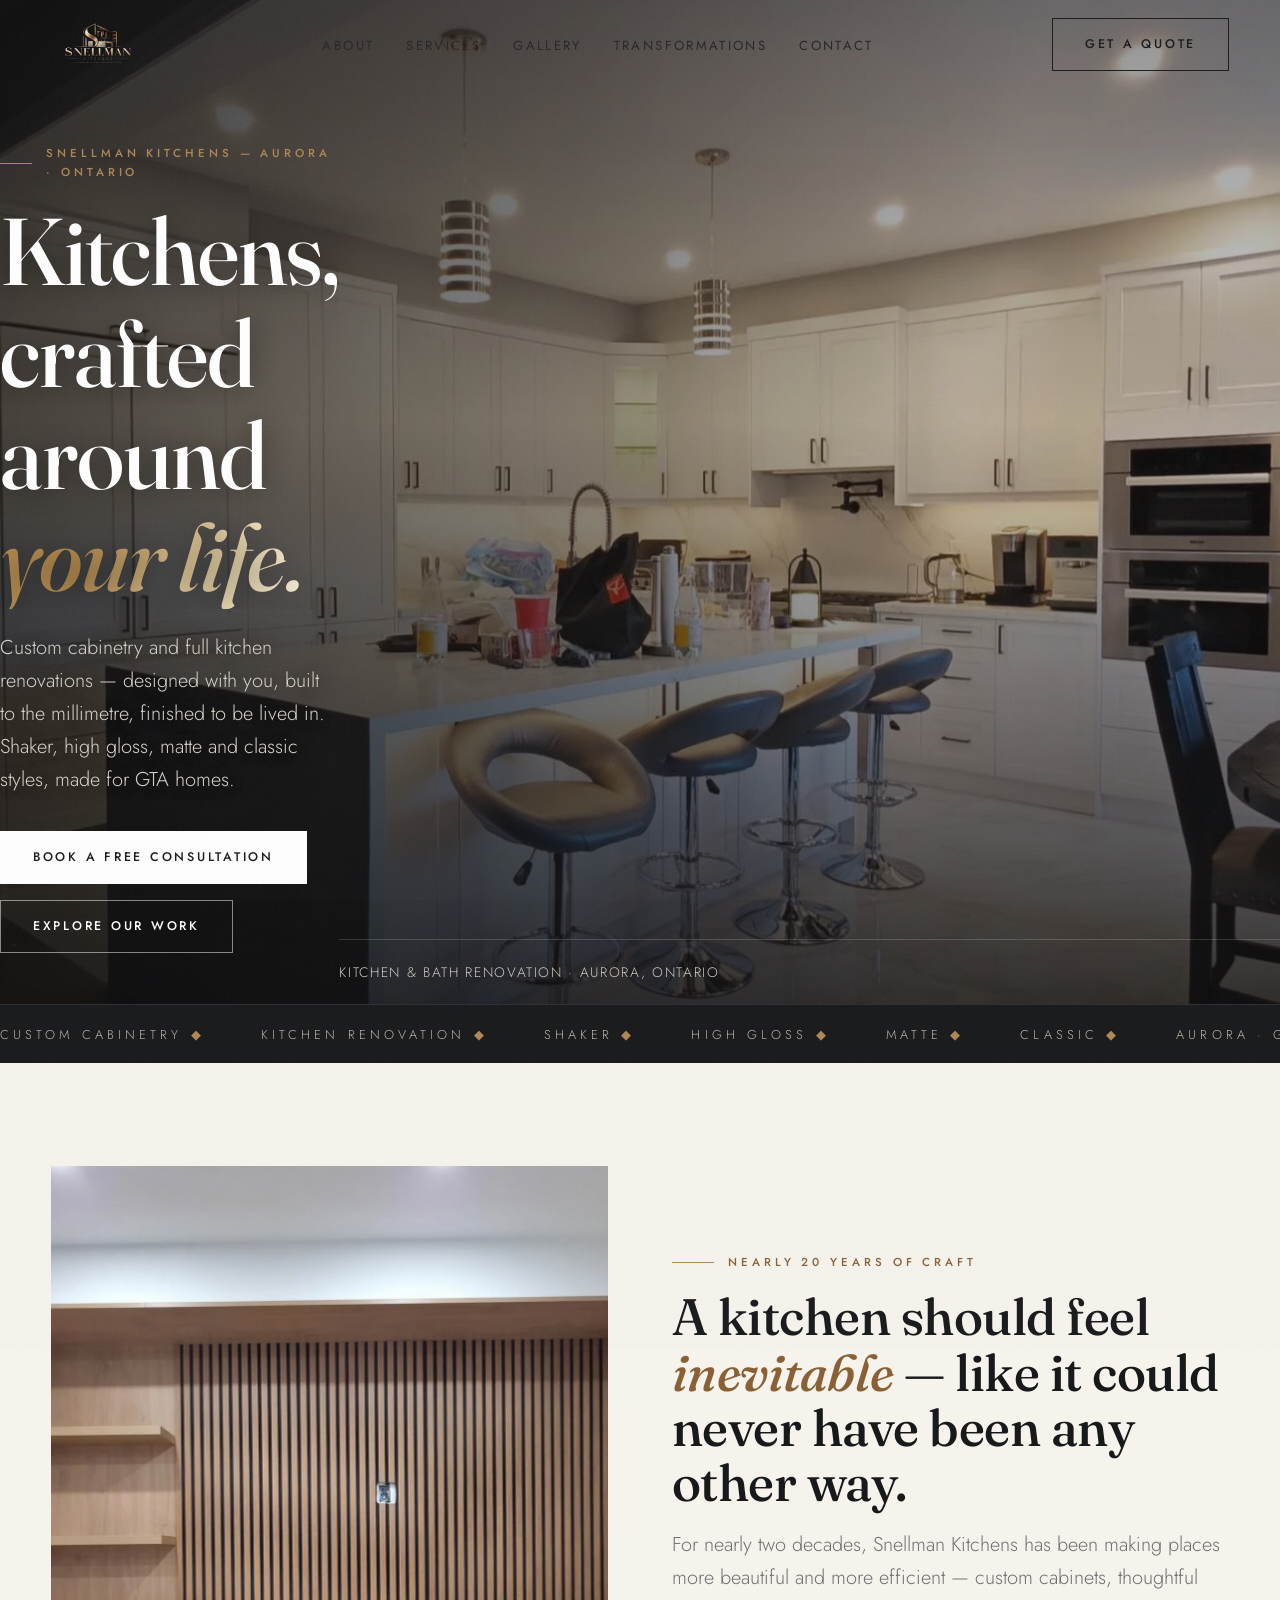
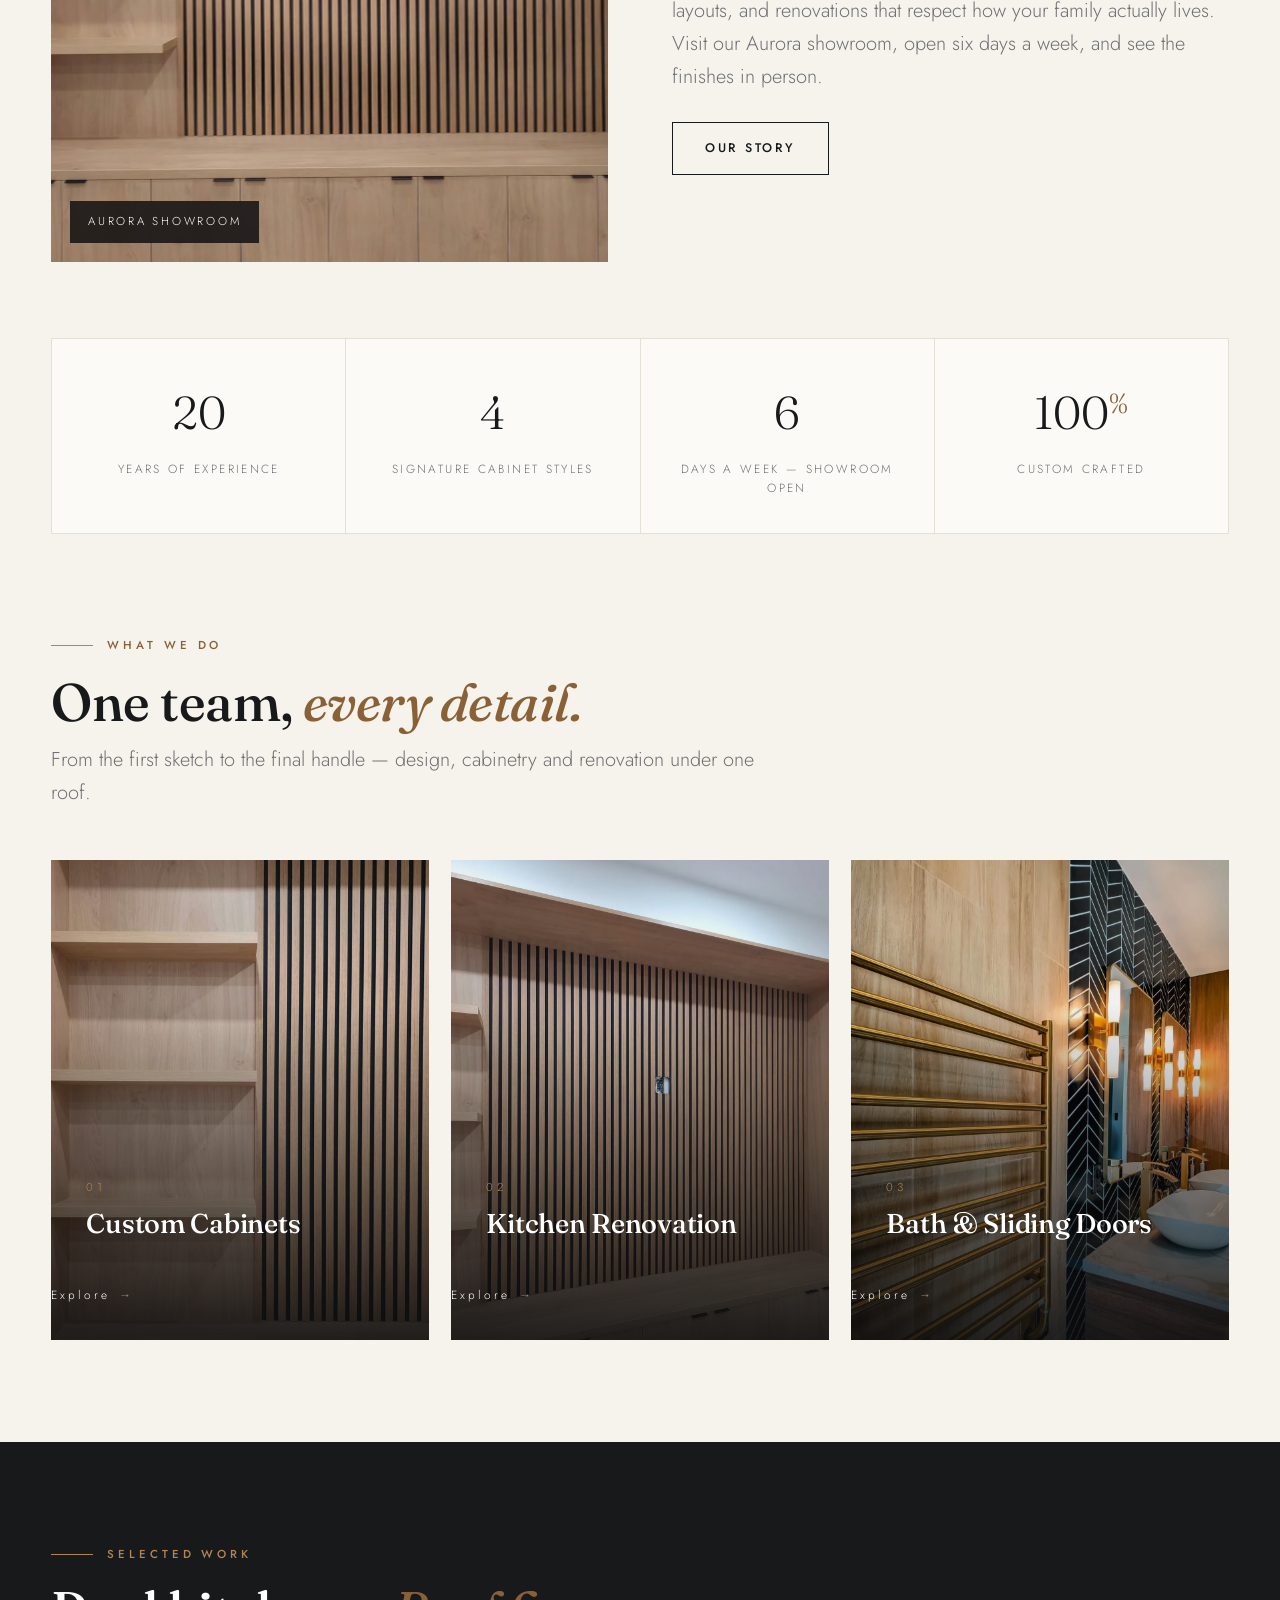
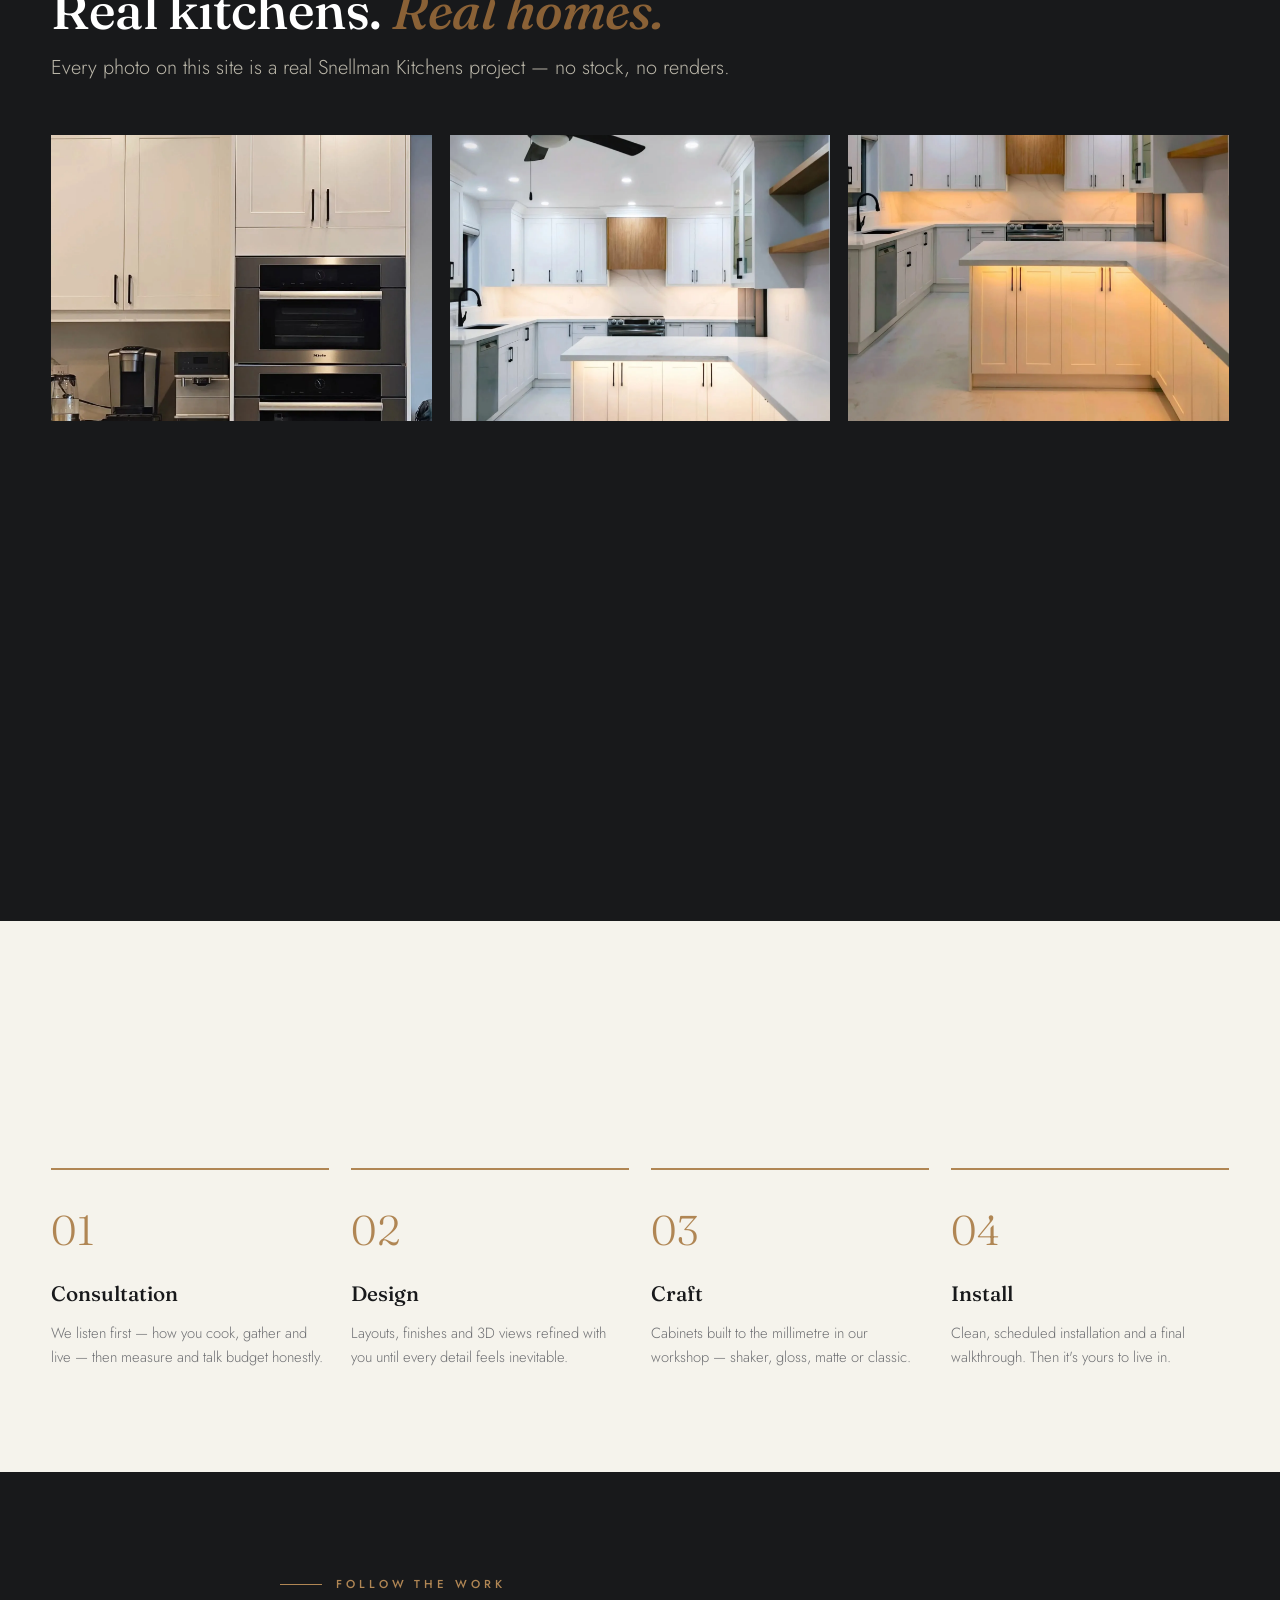
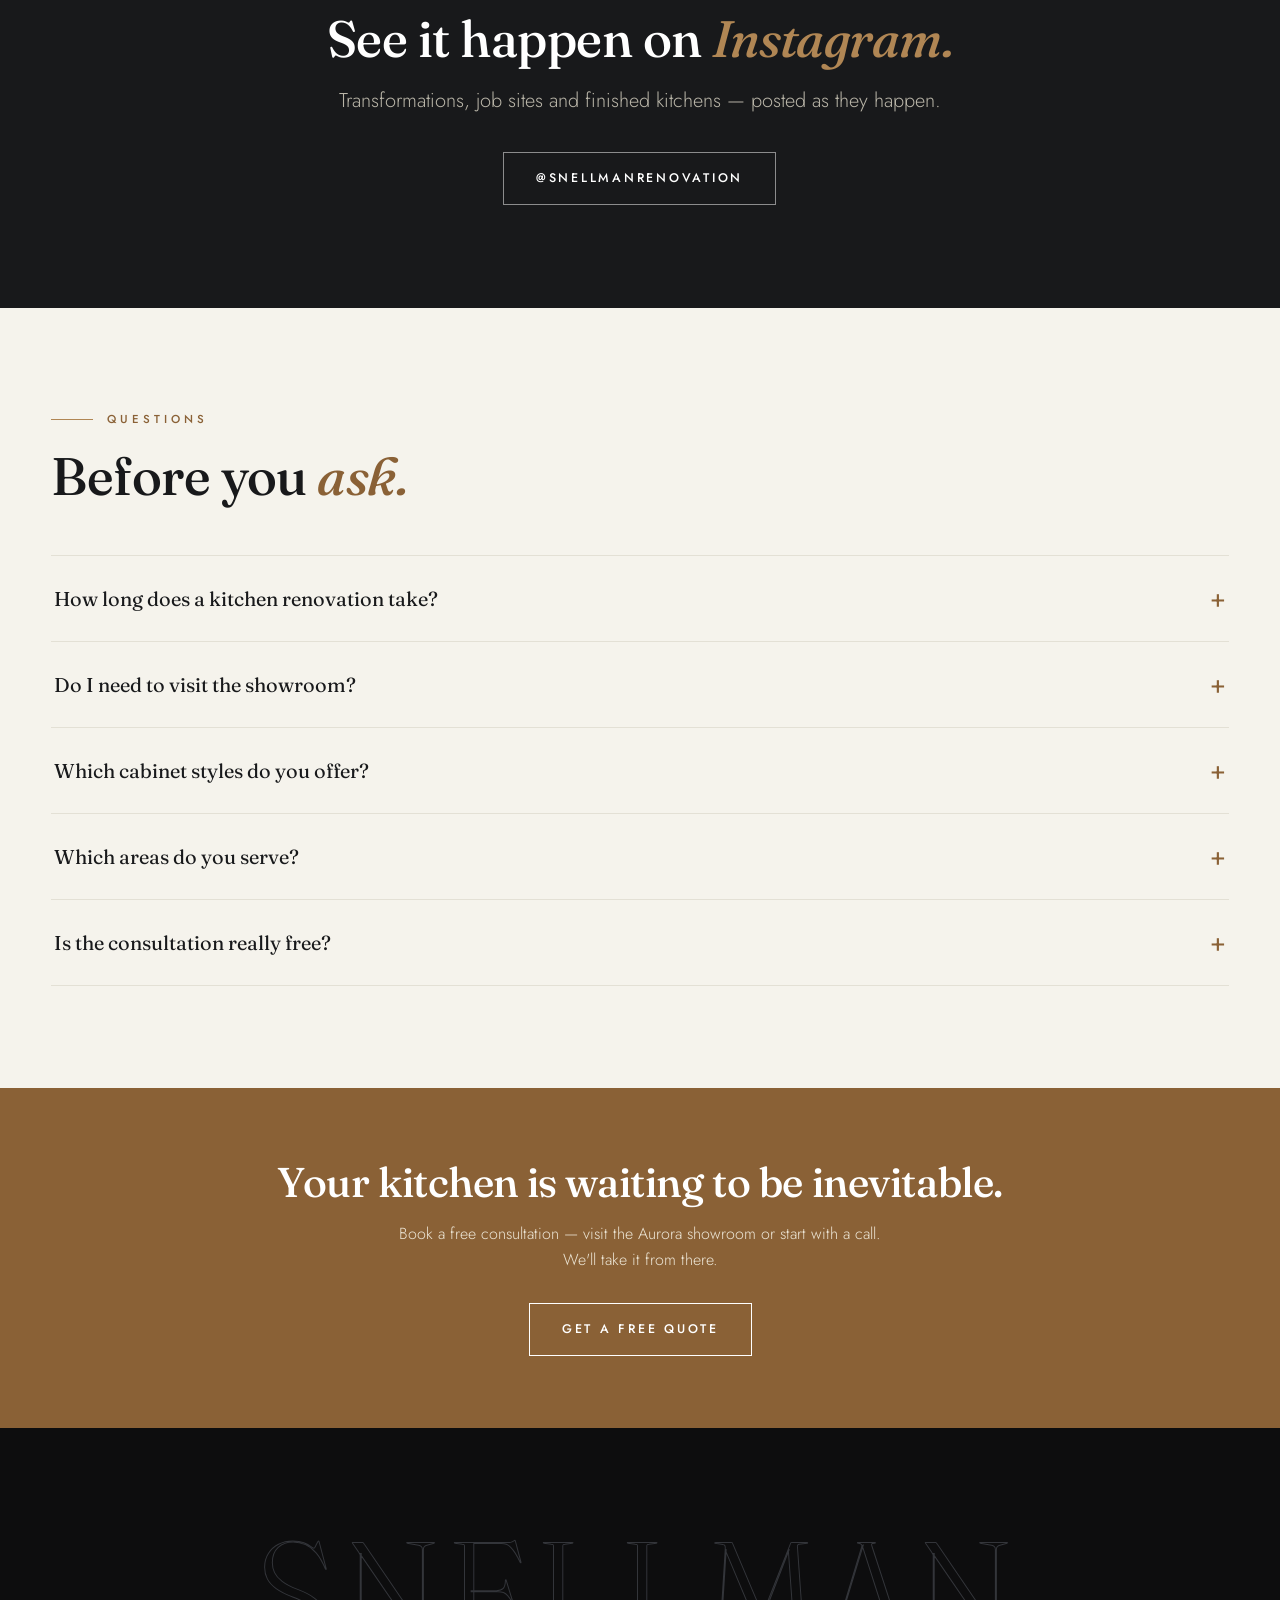
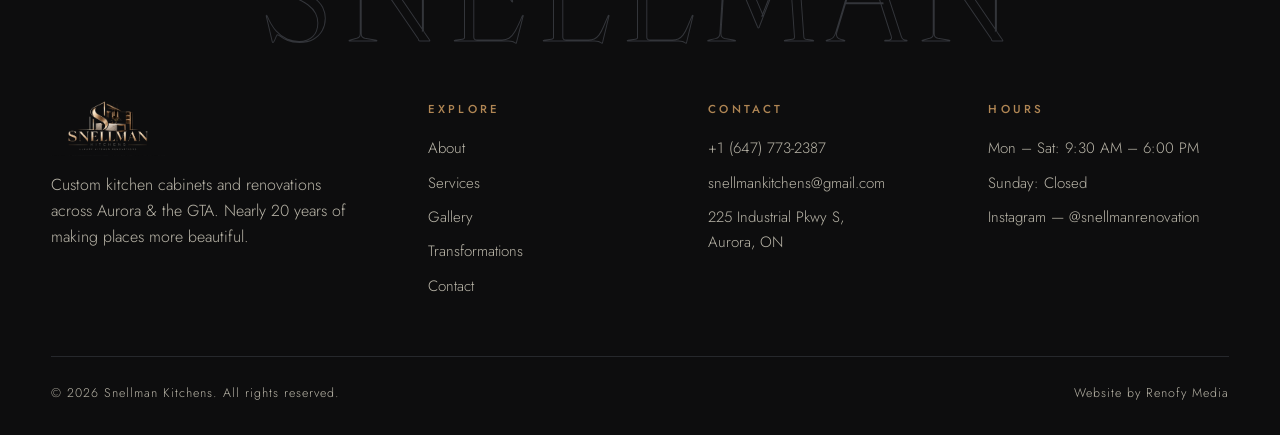
==== commit 6435e31f: "Mobile hero: headline fits 2 lines, text extended full-width right" ====
--- a/index.html
+++ b/index.html
@@ -12,7 +12,7 @@
 <link rel="preconnect" href="https://fonts.gstatic.com" crossorigin>
 <link href="https://fonts.googleapis.com/css2?family=Fraunces:ital,opsz,wght@0,9..144,400;0,9..144,500;0,9..144,600;1,9..144,400;1,9..144,500&family=Jost:wght@300;400;500&display=swap" rel="stylesheet">
 <link rel="icon" href="assets/img/favicon.png">
-<link rel="stylesheet" href="assets/css/style5.css">
+<link rel="stylesheet" href="assets/css/style6.css">
 </head>
 <body>
 <div class="grain"></div>
--- a/assets/css/style6.css
+++ b/assets/css/style6.css
@@ -0,0 +1,334 @@
+/* Snellman Kitchens — modern transitional · grey/white/wood/black */
+:root{
+  --ivory:#F5F3EC; --paper:#FBFAF6; --ink:#18191B; --charcoal:#232527;
+  --grey:#6F7073; --soft:#A9A8A2; --line:#E3E0D5; --line-dark:#33353A;
+  --oak:#B08654; --oak-deep:#8A6136; --black:#0D0D0E;
+  --serif:'Fraunces',Georgia,serif; --sans:'Jost',Helvetica,Arial,sans-serif;
+  --ease:cubic-bezier(.22,.8,.24,1);
+}
+*{margin:0;padding:0;box-sizing:border-box}
+html{scroll-behavior:smooth}
+body{font-family:var(--sans);background:var(--ivory);color:var(--ink);line-height:1.65;font-weight:300;overflow-x:hidden;-webkit-font-smoothing:antialiased}
+body.locked{overflow:hidden}
+::selection{background:var(--oak);color:#fff}
+img{max-width:100%;display:block}
+a{color:inherit;text-decoration:none}
+.wrap{width:min(1240px,92vw);margin:0 auto}
+h1,h2,h3,.serif{font-family:var(--serif);font-weight:500;line-height:1.08;letter-spacing:-.01em}
+.eyebrow{font-size:.72rem;letter-spacing:.34em;text-transform:uppercase;color:var(--oak-deep);font-weight:500;margin-bottom:1.1rem}
+.lead{font-size:clamp(1.02rem,1.6vw,1.25rem);color:var(--grey);max-width:60ch}
+.sec{padding:clamp(4.5rem,8vw,7.5rem) 0}
+.sec-head{max-width:760px;margin-bottom:clamp(2.2rem,4vw,3.4rem)}
+.sec-head h2{font-size:clamp(2rem,4.4vw,3.3rem);margin-bottom:.8rem}
+.sec-head h2 em{font-style:italic;color:var(--oak-deep)}
+
+.brand img{height:46px;width:auto;display:block}
+.loader-logo{height:72px;width:auto;max-width:80vw}
+.foot-brand img{height:56px;width:auto;max-width:100%}
+@media(max-width:820px){.brand img{height:38px}.loader-logo{height:56px}}
+
+/* ---------- texture / cursor / overlays ---------- */
+.grain{position:fixed;inset:0;z-index:120;pointer-events:none;opacity:.05;
+  background-image:url("data:image/svg+xml,%3Csvg xmlns='http://www.w3.org/2000/svg' width='140' height='140'%3E%3Cfilter id='n'%3E%3CfeTurbulence type='fractalNoise' baseFrequency='.9' numOctaves='2'/%3E%3C/filter%3E%3Crect width='140' height='140' filter='url(%23n)' opacity='.6'/%3E%3C/svg%3E")}
+#cursor{position:fixed;top:0;left:0;width:14px;height:14px;border-radius:50%;background:var(--oak);z-index:200;pointer-events:none;mix-blend-mode:multiply;transform:translate(-50%,-50%);transition:width .3s var(--ease),height .3s var(--ease),background .3s,opacity .3s;opacity:0}
+#cursor.on{opacity:1}
+#cursor.view{width:84px;height:84px;background:rgba(176,134,84,.92);mix-blend-mode:normal}
+#cursor.view::after{content:'VIEW';position:absolute;inset:0;display:flex;align-items:center;justify-content:center;color:#fff;font-size:.68rem;letter-spacing:.28em;font-weight:500}
+@media(hover:none){#cursor{display:none}}
+#loader{position:fixed;inset:0;background:var(--ink);z-index:300;display:flex;flex-direction:column;gap:1.4rem;align-items:center;justify-content:center;transition:opacity .7s var(--ease),visibility .7s}
+#loader.done{opacity:0;visibility:hidden}
+#loader .mark{color:var(--ivory);font-family:var(--serif);font-size:clamp(1.8rem,4vw,2.6rem);letter-spacing:.24em}
+#loader .mark small{display:block;font-family:var(--sans);font-size:.66rem;letter-spacing:.5em;color:var(--oak);margin-top:.6rem;text-align:center}
+#loader .bar{width:min(320px,60vw);height:2px;background:#33353a;overflow:hidden}
+#loader .bar span{display:block;height:100%;width:0;background:var(--oak);transition:width .3s}
+#wipe{position:fixed;inset:0;background:var(--oak-deep);z-index:250;transform:scaleY(0);transform-origin:top;pointer-events:none}
+#wipe.run{animation:wipe 1.1s var(--ease)}
+@keyframes wipe{0%{transform:scaleY(0);transform-origin:top}45%{transform:scaleY(1);transform-origin:top}55%{transform:scaleY(1);transform-origin:bottom}100%{transform:scaleY(0);transform-origin:bottom}}
+
+/* ---------- nav ---------- */
+#nav{position:fixed;top:0;left:0;right:0;z-index:100;transition:transform .5s var(--ease),background .4s,box-shadow .4s;padding:1.15rem 0}
+#nav .nav-inner{display:flex;align-items:center;justify-content:space-between;gap:1.5rem}
+#nav.scrolled{background:rgba(245,243,236,.94);backdrop-filter:blur(12px);box-shadow:0 1px 0 var(--line)}
+#nav.hidden{transform:translateY(-110%)}
+.brand{font-family:var(--serif);font-size:1.35rem;letter-spacing:.22em;color:var(--ink);display:flex;align-items:center;gap:.6rem}
+.brand b{font-weight:600}
+.brand small{font-family:var(--sans);font-size:.58rem;letter-spacing:.44em;color:var(--oak-deep);font-weight:500}
+.brand .rule{width:34px;height:2px;background:var(--oak)}
+.nav-links{display:flex;gap:2rem;list-style:none}
+.nav-links a{font-size:.82rem;letter-spacing:.18em;text-transform:uppercase;font-weight:400;position:relative;padding:.3rem 0;color:var(--charcoal)}
+.nav-links a::after{content:'';position:absolute;left:0;bottom:0;width:0;height:1px;background:var(--oak-deep);transition:width .35s var(--ease)}
+.nav-links a:hover::after,.nav-links a.active::after{width:100%}
+.nav-links a.active{color:var(--oak-deep)}
+.btn{display:inline-flex;align-items:center;gap:.7rem;padding:.95rem 2rem;border:1px solid var(--ink);font-size:.78rem;letter-spacing:.22em;text-transform:uppercase;font-weight:500;color:var(--ink);background:transparent;cursor:pointer;transition:all .35s var(--ease);position:relative;overflow:hidden}
+.btn.solid{background:var(--ink);color:var(--ivory)}
+.btn.oak{background:var(--oak);border-color:var(--oak);color:#fff}
+.btn:hover{background:var(--oak-deep);border-color:var(--oak-deep);color:#fff;transform:translateY(-2px)}
+.btn.magnetic{will-change:transform}
+#burger{display:none;background:none;border:0;cursor:pointer;flex-direction:column;gap:6px;padding:.5rem}
+#burger span{width:26px;height:2px;background:var(--ink);transition:.35s var(--ease)}
+#mobileMenu{position:fixed;inset:0;background:var(--ink);z-index:99;display:flex;flex-direction:column;align-items:center;justify-content:center;gap:1.2rem;opacity:0;visibility:hidden;transition:.45s var(--ease)}
+#mobileMenu.open{opacity:1;visibility:visible}
+#mobileMenu a{color:var(--ivory);font-family:var(--serif);font-size:2rem}
+#mobileMenu a:hover{color:var(--oak)}
+
+/* ---------- hero ---------- */
+.hero{position:relative;min-height:100svh;display:flex;align-items:flex-end;overflow:hidden;background:var(--ink);color:var(--ivory)}
+.hero-bg{position:absolute;inset:-8% 0;background-size:cover;background-position:center;will-change:transform;transform:scale(1.06)}
+.hero-veil{position:absolute;inset:0;background:linear-gradient(100deg,rgba(13,13,14,.74) 0%,rgba(13,13,14,.42) 42%,rgba(13,13,14,.10) 72%),linear-gradient(180deg,rgba(13,13,14,.38) 0%,rgba(13,13,14,.10) 42%,rgba(13,13,14,.80) 100%)}
+.hero h1{text-shadow:0 2px 26px rgba(0,0,0,.45)}
+.hero .lead{text-shadow:0 1px 14px rgba(0,0,0,.5)}
+.hero-content{position:relative;z-index:2;padding:9rem 0 3.2rem;width:min(1240px,92vw);margin:0 auto}
+.hero .eyebrow{color:var(--oak)}
+.hero h1{font-size:clamp(2.9rem,7.4vw,6rem);color:#fff;max-width:14ch}
+.hero h1 em{font-style:italic;color:var(--oak)}
+.hero h1 .line{display:block;overflow:hidden}
+.hero h1 .line>span{display:inline-block;transform:translateY(110%);animation:riseUp 1.1s var(--ease) forwards}
+.hero h1 .line:nth-child(2)>span{animation-delay:.14s}
+@keyframes riseUp{to{transform:translateY(0)}}
+.hero .lead{color:#D8D5CB;margin:1.4rem 0 2.2rem}
+.hero-ctas{display:flex;gap:1rem;flex-wrap:wrap}
+.hero-ctas .btn{border-color:rgba(255,255,255,.5);color:#fff}
+.hero-ctas .btn.solid{background:#fff;border-color:#fff;color:var(--ink)}
+.hero-ctas .btn:hover{background:var(--oak);border-color:var(--oak);color:#fff}
+.hero-foot{position:relative;z-index:2;border-top:1px solid rgba(255,255,255,.16);padding:1.3rem 0;margin-top:3rem}
+.hero-foot .wrap{display:flex;justify-content:space-between;align-items:center;gap:1rem}
+.stars{color:var(--oak);letter-spacing:.2em;margin-right:.7rem}
+.hero-foot{color:#CFCBC0;font-size:.86rem;letter-spacing:.12em;text-transform:uppercase}
+.scroll-hint{display:flex;align-items:center;gap:.7rem}
+.scroll-hint::after{content:'';width:44px;height:1px;background:var(--oak);animation:hint 2s var(--ease) infinite}
+@keyframes hint{0%,100%{transform:scaleX(.4);transform-origin:left}50%{transform:scaleX(1);transform-origin:left}}
+
+/* ---------- marquee ---------- */
+.marquee{background:var(--ink);color:var(--ivory);overflow:hidden;padding:1.15rem 0;border-top:1px solid #2c2e33}
+.marquee .track{display:flex;gap:3.5rem;width:max-content;animation:slide 30s linear infinite;font-size:.8rem;letter-spacing:.32em;text-transform:uppercase;color:#B9B5A8}
+.marquee .track i{color:var(--oak);font-style:normal}
+@keyframes slide{to{transform:translateX(-50%)}}
+
+/* ---------- intro split ---------- */
+.split{display:grid;grid-template-columns:1fr 1fr;gap:clamp(2rem,5vw,4.5rem);align-items:center}
+.split .ph{position:relative;overflow:hidden}
+.split .ph img{width:100%;height:100%;object-fit:cover;aspect-ratio:4/5;transition:transform 1.2s var(--ease)}
+.split .ph:hover img{transform:scale(1.045)}
+.split .ph .tag{position:absolute;left:1.2rem;bottom:1.2rem;background:rgba(13,13,14,.82);color:#fff;font-size:.72rem;letter-spacing:.24em;text-transform:uppercase;padding:.7rem 1.1rem;backdrop-filter:blur(6px)}
+.stats{display:grid;grid-template-columns:repeat(4,1fr);gap:1px;background:var(--line);border:1px solid var(--line);margin-top:clamp(3rem,6vw,5rem)}
+.stat{background:var(--paper);padding:2.2rem 1.4rem;text-align:center}
+.stat .num{font-family:var(--serif);font-size:clamp(2rem,3.6vw,3rem);color:var(--ink)}
+.stat .num sup{color:var(--oak-deep);font-size:.6em}
+.stat p{font-size:.74rem;letter-spacing:.2em;text-transform:uppercase;color:var(--grey);margin-top:.5rem}
+
+/* ---------- services cards ---------- */
+.svc-grid{display:grid;grid-template-columns:repeat(3,1fr);gap:1.4rem}
+.svc{position:relative;overflow:hidden;background:var(--charcoal);color:#fff;min-height:480px;display:flex;align-items:flex-end;cursor:pointer}
+.svc .bg{position:absolute;inset:0;background-size:cover;background-position:center;transition:transform 1.1s var(--ease),filter .8s}
+.svc::after{content:'';position:absolute;inset:0;background:linear-gradient(180deg,rgba(13,13,14,.05) 30%,rgba(13,13,14,.88) 100%)}
+.svc:hover .bg{transform:scale(1.06)}
+.svc .tx{position:relative;z-index:2;padding:2.2rem}
+.svc .n{font-size:.72rem;letter-spacing:.3em;color:var(--oak);margin-bottom:.8rem}
+.svc h3{font-size:1.7rem;margin-bottom:.7rem;color:#fff}
+.svc p{font-size:.94rem;color:#CFCCC2;max-height:0;opacity:0;overflow:hidden;transition:max-height .6s var(--ease),opacity .5s,margin .5s}
+.svc:hover p{max-height:140px;opacity:1;margin-top:.4rem}
+.svc .go{position:relative;z-index:2;margin:0 2.2rem 2.2rem 0;align-self:flex-end;font-size:.74rem;letter-spacing:.26em;color:#fff;display:flex;align-items:center;gap:.6rem}
+.svc .go::after{content:'→';color:var(--oak);transition:transform .35s}
+.svc:hover .go::after{transform:translateX(8px)}
+
+/* ---------- feature rows (services page) ---------- */
+.feat{display:grid;grid-template-columns:1fr 1fr;gap:clamp(2rem,5vw,4.5rem);align-items:center;padding:clamp(2.5rem,5vw,4rem) 0;border-top:1px solid var(--line)}
+.feat:first-of-type{border-top:0}
+.feat.flip>.ph{order:2}
+.feat .ph{overflow:hidden}
+.feat .ph img{width:100%;aspect-ratio:16/11;object-fit:cover;transition:transform 1.2s var(--ease)}
+.feat .ph:hover img{transform:scale(1.05)}
+.feat h3{font-size:clamp(1.6rem,3vw,2.4rem);margin:.6rem 0 1rem}
+.feat p{color:var(--grey);margin-bottom:1rem;max-width:52ch}
+.feat ul{list-style:none;margin:1.2rem 0 1.6rem}
+.feat ul li{padding:.55rem 0 .55rem 1.8rem;position:relative;font-size:.95rem;color:var(--charcoal)}
+.feat ul li::before{content:'';position:absolute;left:0;top:1.05rem;width:12px;height:12px;border:1.5px solid var(--oak-deep);transform:rotate(45deg)}
+.chiprow{display:flex;flex-wrap:wrap;gap:.6rem;margin:1rem 0 1.4rem}
+.chip{font-size:.72rem;letter-spacing:.18em;text-transform:uppercase;border:1px solid var(--line);padding:.55rem 1rem;color:var(--grey);background:var(--paper)}
+
+/* ---------- dark band ---------- */
+.band{background:var(--ink);color:var(--ivory);position:relative;overflow:hidden}
+.band .sec-head h2{color:#fff}
+.band .lead{color:#B9B5A8}
+.band .eyebrow{color:var(--oak)}
+
+/* ---------- process ---------- */
+.steps{display:grid;grid-template-columns:repeat(4,1fr);gap:1.4rem;counter-reset:step}
+.step{border-top:2px solid var(--oak);padding-top:1.6rem}
+.step::before{counter-increment:step;content:'0' counter(step);font-family:var(--serif);font-size:2.6rem;color:var(--oak)}
+.step h4{font-family:var(--serif);font-size:1.3rem;margin:.8rem 0 .6rem;font-weight:500}
+.step p{font-size:.92rem;color:var(--grey)}
+
+/* ---------- gallery ---------- */
+.g-grid{display:grid;grid-template-columns:repeat(3,1fr);gap:1.1rem}
+.g-item{position:relative;overflow:hidden;cursor:pointer;background:var(--charcoal)}
+.g-item img{width:100%;height:100%;object-fit:cover;aspect-ratio:4/3;transition:transform 1s var(--ease),filter .6s}
+.g-item:hover img{transform:scale(1.07)}
+.g-item .cap{position:absolute;left:0;right:0;bottom:0;padding:2.4rem 1.4rem 1.2rem;background:linear-gradient(transparent,rgba(13,13,14,.85));color:#fff;font-size:.8rem;letter-spacing:.16em;text-transform:uppercase;opacity:0;transform:translateY(12px);transition:.45s var(--ease)}
+.g-item:hover .cap{opacity:1;transform:none}
+.g-item.tall img{aspect-ratio:3/4}
+.filters{display:flex;gap:.7rem;flex-wrap:wrap;margin-bottom:2rem}
+.filters button{background:none;border:1px solid var(--line);padding:.7rem 1.4rem;font-family:var(--sans);font-size:.74rem;letter-spacing:.2em;text-transform:uppercase;cursor:pointer;color:var(--grey);transition:.3s}
+.filters button.on,.filters button:hover{background:var(--ink);border-color:var(--ink);color:#fff}
+#lightbox{position:fixed;inset:0;z-index:220;background:rgba(13,13,14,.94);display:flex;align-items:center;justify-content:center;opacity:0;visibility:hidden;transition:.4s}
+#lightbox.open{opacity:1;visibility:visible}
+#lightbox img{max-width:90vw;max-height:84vh;object-fit:contain;box-shadow:0 30px 80px rgba(0,0,0,.5)}
+#lightbox .lb-cap{position:absolute;bottom:2rem;left:0;right:0;text-align:center;color:#fff;font-size:.82rem;letter-spacing:.22em;text-transform:uppercase}
+#lightbox .lb-x{position:absolute;top:1.6rem;right:2rem;color:#fff;font-size:2rem;background:none;border:0;cursor:pointer}
+#lightbox .lb-nav{position:absolute;top:50%;transform:translateY(-50%);background:none;border:1px solid rgba(255,255,255,.4);color:#fff;width:52px;height:52px;border-radius:50%;cursor:pointer;font-size:1.3rem;transition:.3s}
+#lightbox .lb-nav:hover{background:var(--oak);border-color:var(--oak)}
+#lightbox .prev{left:1.6rem}#lightbox .next{right:1.6rem}
+
+/* ---------- reviews ---------- */
+.rev-shell{position:relative;max-width:860px;margin:0 auto;text-align:center}
+.rev-track{overflow:hidden}
+.rev{display:none;padding:0 1rem}
+.rev.on{display:block;animation:fadeUp .6s var(--ease)}
+@keyframes fadeUp{from{opacity:0;transform:translateY(24px)}to{opacity:1;transform:none}}
+.rev .q{font-family:var(--serif);font-size:clamp(1.35rem,2.8vw,2.1rem);line-height:1.4;font-style:italic}
+.rev .who{margin-top:1.6rem;font-size:.78rem;letter-spacing:.26em;text-transform:uppercase;color:var(--grey)}
+.rev .stars{margin-bottom:1.4rem;display:block;font-size:1.1rem}
+.rev-dots{display:flex;gap:.7rem;justify-content:center;margin-top:2rem}
+.rev-dots button{width:34px;height:3px;background:var(--line);border:0;cursor:pointer;transition:.3s}
+.rev-dots button.on{background:var(--oak-deep)}
+.rev-card{background:var(--paper);border:1px solid var(--line);padding:2.4rem;text-align:left}
+.rev-card .stars{margin-bottom:1rem}
+.rev-card p{font-style:italic;font-family:var(--serif);font-size:1.12rem;line-height:1.6;margin-bottom:1.2rem}
+.rev-card .who{font-size:.74rem;letter-spacing:.24em;text-transform:uppercase;color:var(--grey)}
+.rev-grid{display:grid;grid-template-columns:repeat(2,1fr);gap:1.4rem}
+.cta-band{background:var(--oak-deep);color:#fff;text-align:center;padding:clamp(3rem,6vw,4.5rem) 1.5rem}
+.cta-band h3{font-size:clamp(1.7rem,3.6vw,2.6rem);margin-bottom:1rem;color:#fff}
+.cta-band p{color:#EDE6D6;max-width:56ch;margin:0 auto 1.8rem}
+.cta-band .btn{border-color:#fff;color:#fff}
+.cta-band .btn:hover{background:#fff;color:var(--oak-deep);border-color:#fff}
+
+/* ---------- faq ---------- */
+.faq{border-top:1px solid var(--line)}
+.faq-item{border-bottom:1px solid var(--line)}
+.faq-q{width:100%;background:none;border:0;display:flex;justify-content:space-between;align-items:center;gap:1rem;padding:1.5rem .2rem;cursor:pointer;font-family:var(--serif);font-size:1.25rem;text-align:left;color:var(--ink)}
+.faq-q .pm{font-family:var(--sans);font-size:1.6rem;color:var(--oak-deep);transition:transform .4s var(--ease);flex-shrink:0}
+.faq-item.open .faq-q .pm{transform:rotate(45deg)}
+.faq-a{max-height:0;overflow:hidden;transition:max-height .5s var(--ease)}
+.faq-a p{padding:0 .2rem 1.6rem;color:var(--grey);max-width:70ch}
+
+/* ---------- contact ---------- */
+.contact-grid{display:grid;grid-template-columns:1fr 1.1fr;gap:clamp(2rem,5vw,4rem);align-items:start}
+.info-card{background:var(--ink);color:var(--ivory);padding:clamp(2rem,4vw,3rem)}
+.info-card h3{color:#fff;font-size:1.7rem;margin-bottom:1.4rem}
+.info-row{display:flex;gap:1.1rem;padding:1.1rem 0;border-top:1px solid #33353a;align-items:flex-start}
+.info-row:first-of-type{border-top:0}
+.info-row .ic{width:42px;height:42px;flex-shrink:0;border:1px solid var(--oak);display:flex;align-items:center;justify-content:center;color:var(--oak);font-size:1.05rem}
+.info-row b{display:block;font-size:.72rem;letter-spacing:.26em;text-transform:uppercase;color:var(--oak);margin-bottom:.3rem;font-weight:500}
+.info-row a,.info-row span.v{color:#EDEBE2;font-size:1.02rem}
+.info-row a:hover{color:var(--oak)}
+form.quote .frow{display:grid;grid-template-columns:1fr 1fr;gap:1.1rem}
+.field{margin-bottom:1.15rem}
+.field label{display:block;font-size:.72rem;letter-spacing:.24em;text-transform:uppercase;color:var(--grey);margin-bottom:.55rem}
+.field input,.field select,.field textarea{width:100%;background:var(--paper);border:1px solid var(--line);padding:.95rem 1.1rem;font-family:var(--sans);font-size:1rem;color:var(--ink);transition:border .3s;appearance:none}
+.field textarea{min-height:140px;resize:vertical}
+.field input:focus,.field select:focus,.field textarea:focus{outline:none;border-color:var(--oak-deep)}
+.form-note{font-size:.82rem;color:var(--soft);margin-top:1rem}
+#formMsg{display:none;margin-top:1.2rem;padding:1.1rem 1.3rem;background:#EAF3E7;border:1px solid #BFD8B4;color:#2E5B26;font-size:.95rem}
+.map{margin-top:clamp(2.5rem,5vw,4rem);border:1px solid var(--line)}
+.map iframe{width:100%;height:380px;border:0;display:block;filter:grayscale(1) contrast(1.05)}
+
+/* ---------- footer ---------- */
+footer{background:var(--black);color:#B9B5A8;padding:clamp(3.5rem,6vw,5rem) 0 2rem}
+.foot-grid{display:grid;grid-template-columns:1.4fr 1fr 1fr 1fr;gap:2.5rem;margin-bottom:3rem}
+.foot-brand{font-family:var(--serif);color:#fff;font-size:1.5rem;letter-spacing:.2em;margin-bottom:1rem}
+.foot-brand small{display:block;font-family:var(--sans);font-size:.6rem;letter-spacing:.44em;color:var(--oak);margin-top:.4rem}
+footer h5{font-size:.72rem;letter-spacing:.28em;text-transform:uppercase;color:var(--oak);margin-bottom:1.1rem;font-weight:500}
+footer ul{list-style:none}
+footer li{margin-bottom:.6rem;font-size:.94rem}
+footer a:hover{color:#fff}
+.foot-base{border-top:1px solid #26282c;padding-top:1.6rem;display:flex;justify-content:space-between;gap:1rem;flex-wrap:wrap;font-size:.78rem;letter-spacing:.08em}
+.giant{font-family:var(--serif);font-size:clamp(3.4rem,11vw,10rem);line-height:1;color:transparent;-webkit-text-stroke:1px #33353a;text-align:center;letter-spacing:.08em;margin:1rem 0 2.4rem;user-select:none;white-space:nowrap;overflow:hidden}
+
+/* ---------- page hero (subpages) ---------- */
+.p-hero{position:relative;background:var(--ink);color:#fff;padding:11rem 0 4.5rem;overflow:hidden}
+.p-hero .bg{position:absolute;inset:0;background-size:cover;background-position:center;opacity:.34}
+.p-hero .veil{position:absolute;inset:0;background:linear-gradient(180deg,rgba(13,13,14,.55),rgba(13,13,14,.25))}
+.p-hero .wrap{position:relative;z-index:2}
+.p-hero h1{font-size:clamp(2.4rem,5.6vw,4.4rem);color:#fff;max-width:16ch}
+.p-hero h1 em{font-style:italic;color:var(--oak)}
+.p-hero .crumbs{font-size:.74rem;letter-spacing:.26em;text-transform:uppercase;color:#B9B5A8;margin-bottom:1.2rem}
+.p-hero .crumbs a:hover{color:#fff}
+.p-hero .lead{color:#CFCBC0;margin-top:1.2rem}
+
+/* ---------- reveal anim ---------- */
+.rv{opacity:0;transform:translateY(36px);transition:opacity .9s var(--ease),transform .9s var(--ease)}
+.rv.in{opacity:1;transform:none}
+.rv-d1{transition-delay:.12s}.rv-d2{transition-delay:.24s}.rv-d3{transition-delay:.36s}
+
+/* ---------- responsive ---------- */
+@media(max-width:1020px){
+  .svc-grid{grid-template-columns:1fr 1fr}
+  .g-grid{grid-template-columns:1fr 1fr}
+  .steps{grid-template-columns:1fr 1fr}
+  .stats{grid-template-columns:1fr 1fr}
+  .foot-grid{grid-template-columns:1fr 1fr}
+}
+@media(max-width:820px){
+  .nav-links,.nav-cta{display:none}
+  #burger{display:flex}
+  .split,.contact-grid,.feat{grid-template-columns:1fr}
+  .feat.flip>.ph{order:0}
+  .svc-grid,.g-grid,.rev-grid{grid-template-columns:1fr}
+  .steps{grid-template-columns:1fr}
+  form.quote .frow{grid-template-columns:1fr}
+  .foot-grid{grid-template-columns:1fr}
+  .hero-ctas .btn{width:100%;justify-content:center}
+  /* mobile hero: left-aligned, lines extended full-width */
+  .hero-content{padding:8rem 0 2.6rem}
+  .hero h1{max-width:none;font-size:clamp(2rem,10vw,2.7rem)}
+  .hero .lead{max-width:none;font-size:1rem}
+  .hero-veil{background:linear-gradient(180deg,rgba(13,13,14,.58) 0%,rgba(13,13,14,.34) 46%,rgba(13,13,14,.84) 100%)}
+}
+@media(prefers-reduced-motion:reduce){
+  *,*::before,*::after{animation-duration:.001s!important;transition-duration:.001s!important}
+  .rv{opacity:1;transform:none}
+  .hero h1 .line>span{transform:none}
+}
+
+/* ================= luxury pass ================= */
+html{scroll-behavior:smooth}
+/* film grain */
+body::after{content:'';position:fixed;inset:-50%;z-index:200;pointer-events:none;opacity:.045;
+background-image:url("data:image/svg+xml,%3Csvg xmlns='http://www.w3.org/2000/svg' width='240' height='240'%3E%3Cfilter id='n'%3E%3CfeTurbulence type='fractalNoise' baseFrequency='0.9' numOctaves='2'/%3E%3C/filter%3E%3Crect width='240' height='240' filter='url(%23n)' opacity='1'/%3E%3C/svg%3E");
+animation:grain 9s steps(6) infinite}
+@keyframes grain{0%,100%{transform:translate(0,0)}20%{transform:translate(-4%,3%)}40%{transform:translate(3%,-4%)}60%{transform:translate(-3%,-2%)}80%{transform:translate(4%,3%)}}
+/* cinematic hero zoom */
+.hero-bg{animation:kenburns 26s ease-in-out infinite alternate}
+@keyframes kenburns{from{transform:scale(1.06)}to{transform:scale(1.16)}}
+/* liquid gold shimmer on accent words */
+.hero h1 em{background:linear-gradient(110deg,#b98d4e 15%,#f4e3ba 38%,#fff8e7 50%,#f4e3ba 62%,#b98d4e 85%);background-size:220% auto;-webkit-background-clip:text;background-clip:text;color:transparent;animation:shine 7s linear infinite}
+@keyframes shine{to{background-position:220% center}}
+/* buttery reveals */
+.rv{filter:blur(8px);transition:opacity 1s var(--ease),transform 1s var(--ease),filter 1s var(--ease)}
+.rv.in{filter:blur(0)}
+/* button gold sweep */
+.btn{z-index:0}
+.btn::before{content:'';position:absolute;inset:0;background:linear-gradient(110deg,var(--oak-deep),var(--oak));transform:scaleX(0);transform-origin:left;transition:transform .55s var(--ease);z-index:-1}
+.btn:hover::before{transform:scaleX(1)}
+.btn:hover{background:transparent;border-color:var(--oak-deep)}
+.btn.solid::before{background:linear-gradient(110deg,#8a6a38,var(--oak))}
+.hero-ctas .btn:hover{color:#fff;border-color:var(--oak-deep)}
+/* eyebrow hairlines */
+.eyebrow{display:flex;align-items:center;gap:.9rem}
+.eyebrow::before{content:'';width:2.6rem;height:1px;background:var(--oak)}
+.sec-head[style*="center"] .eyebrow{justify-content:center}
+.sec-head[style*="center"] .eyebrow::after{content:'';width:2.6rem;height:1px;background:var(--oak)}
+/* gallery hover cinema */
+.g-item{overflow:hidden}
+.g-item img{transition:transform 1.2s var(--ease),filter 1.2s var(--ease)}
+.g-item:hover img{transform:scale(1.08)}
+.g-item .cap{transition:transform .5s var(--ease, ease),background .5s}
+.g-item:hover .cap{background:rgba(13,13,14,.88)}
+/* parallax images */
+[data-plx]{will-change:transform;transform:scale(1.14)}
+/* stat number glow on count */
+.stat .num{transition:color .4s}
+@media(prefers-reduced-motion:reduce){
+  .hero-bg{animation:none}.hero h1 em{animation:none}
+  body::after{animation:none}.rv{filter:none}
+}
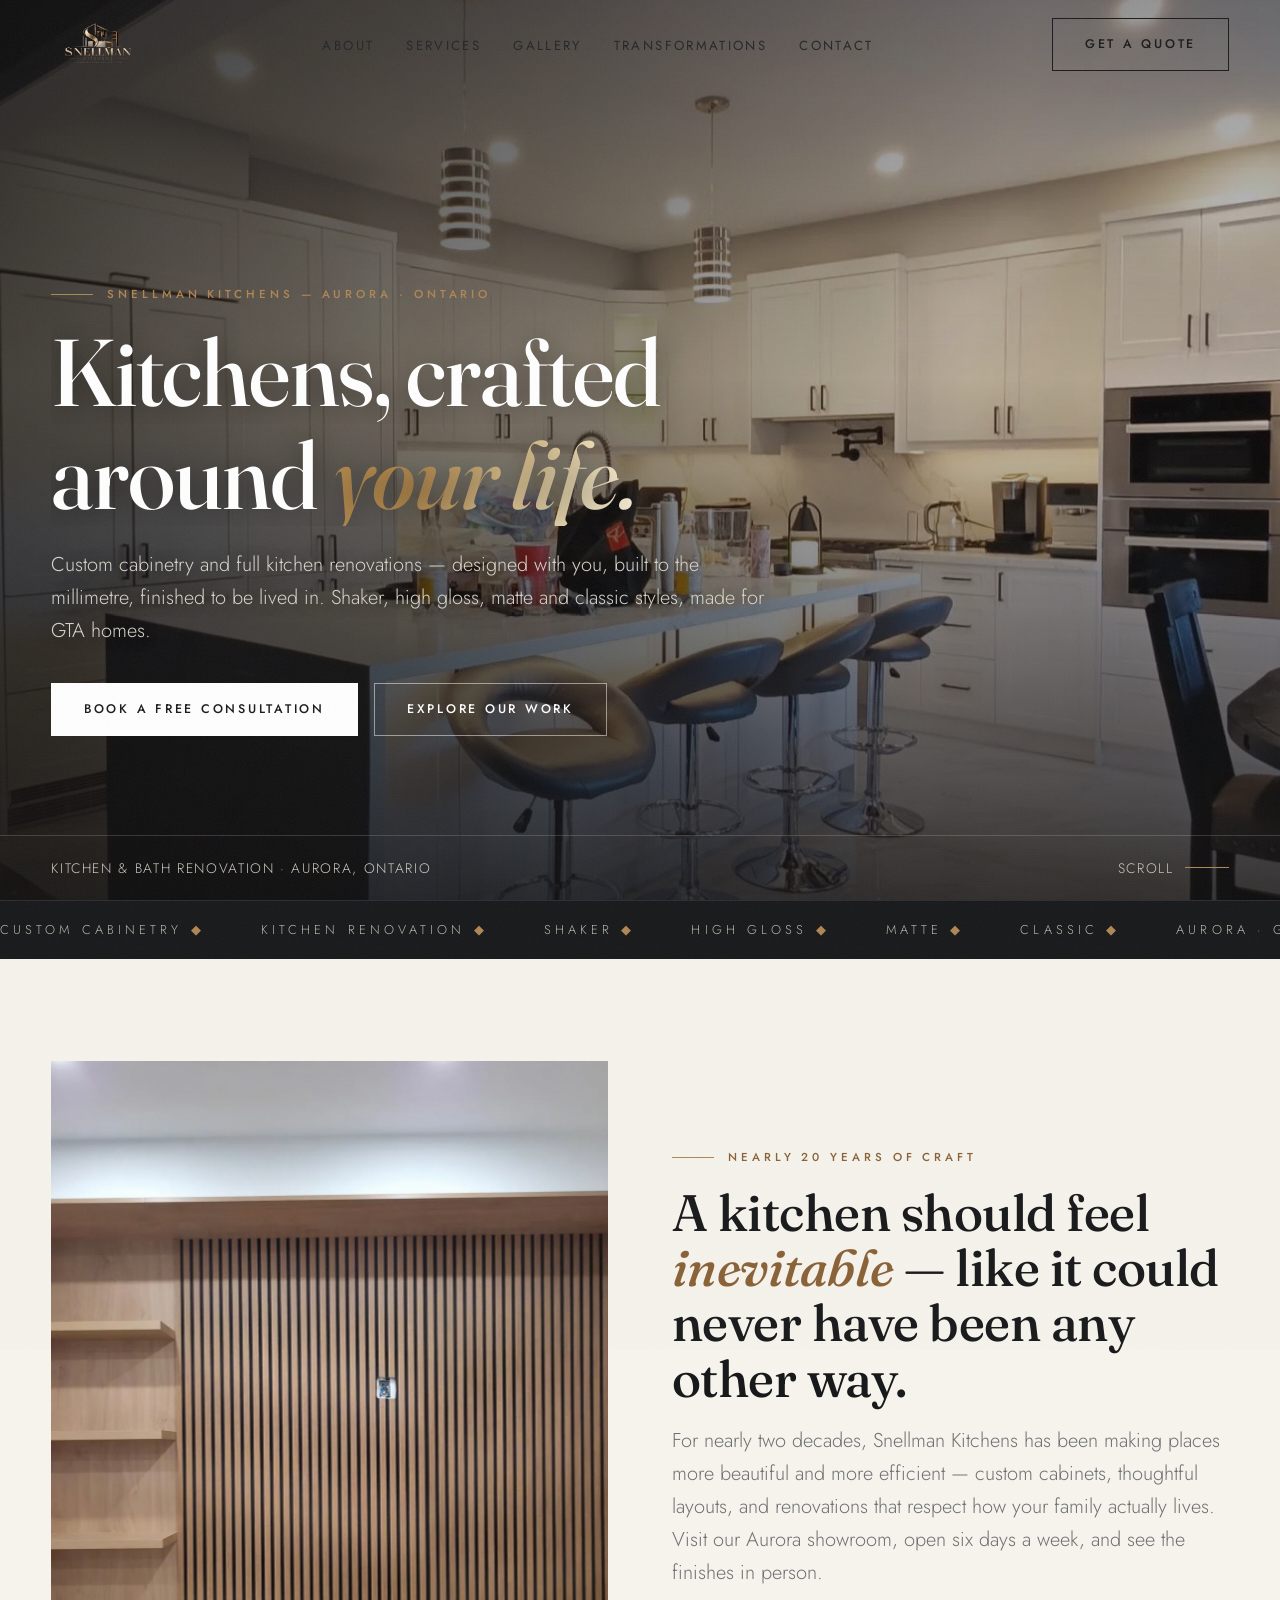
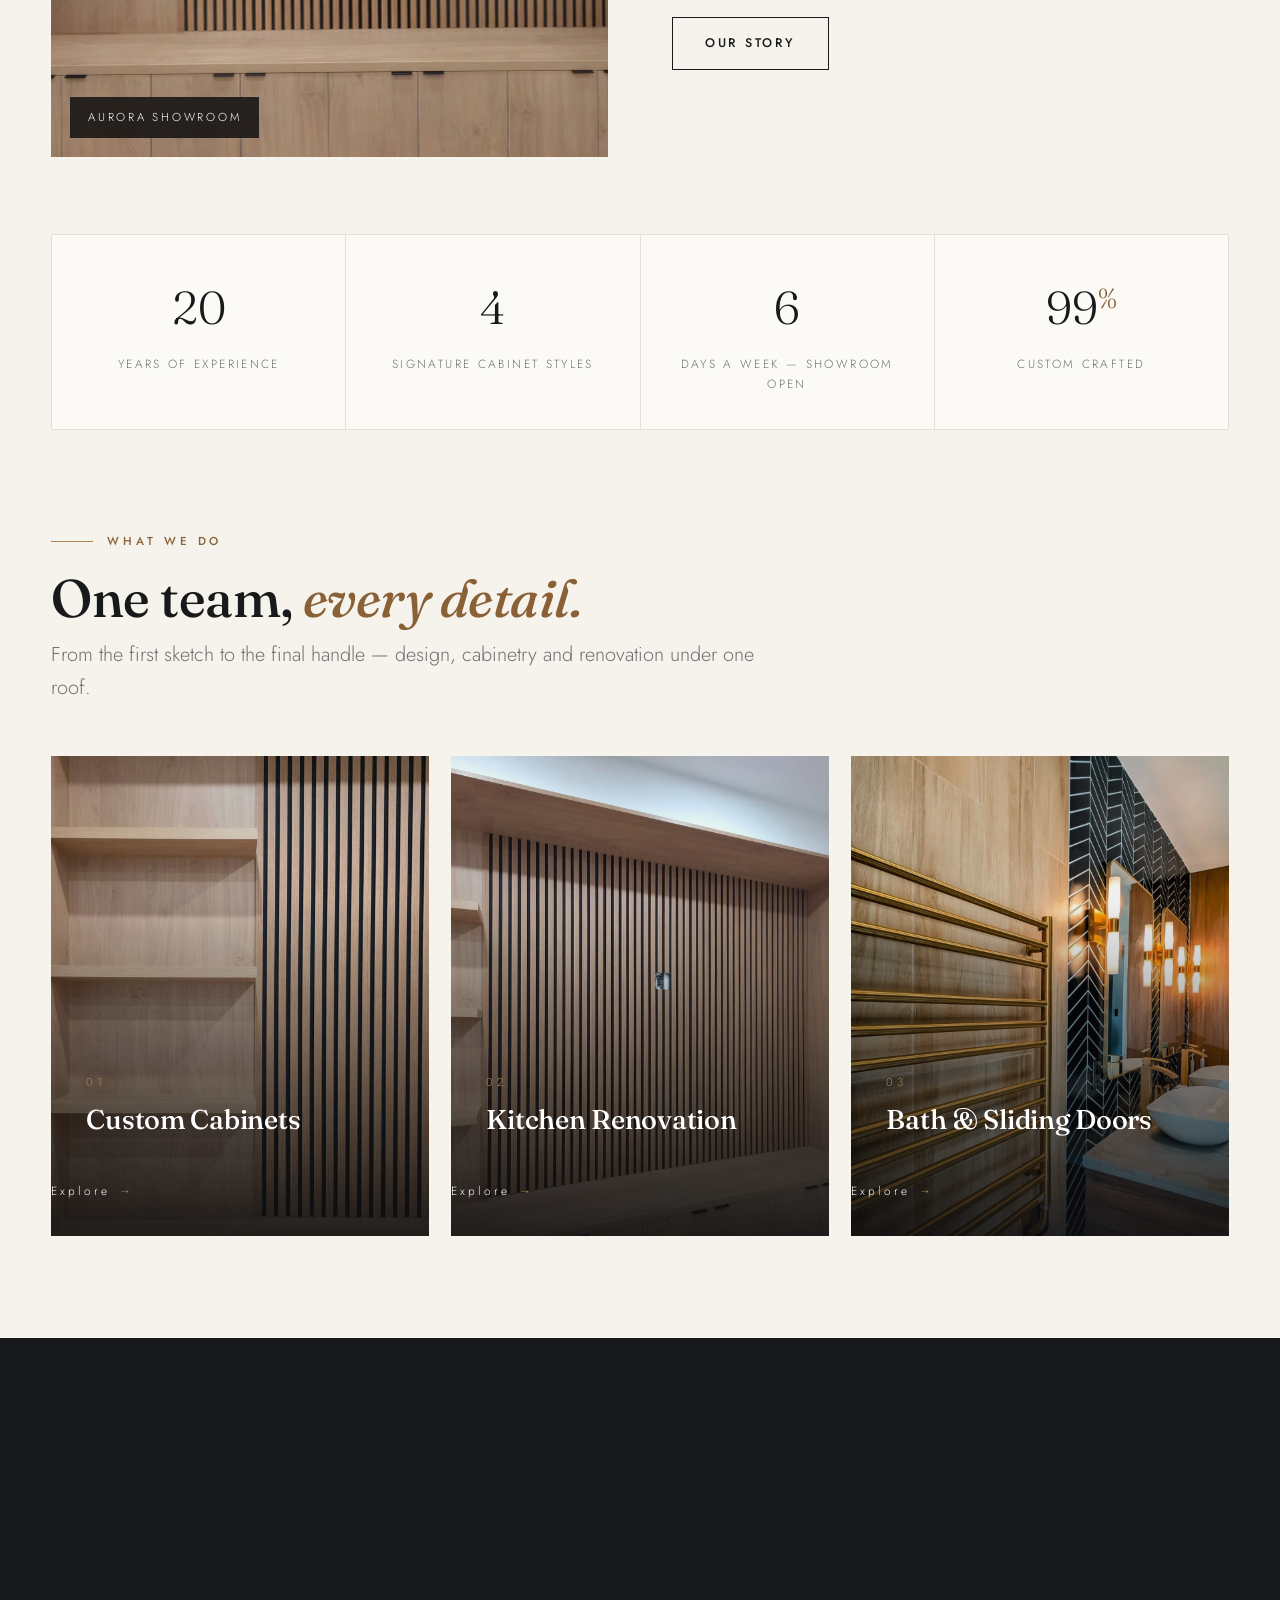
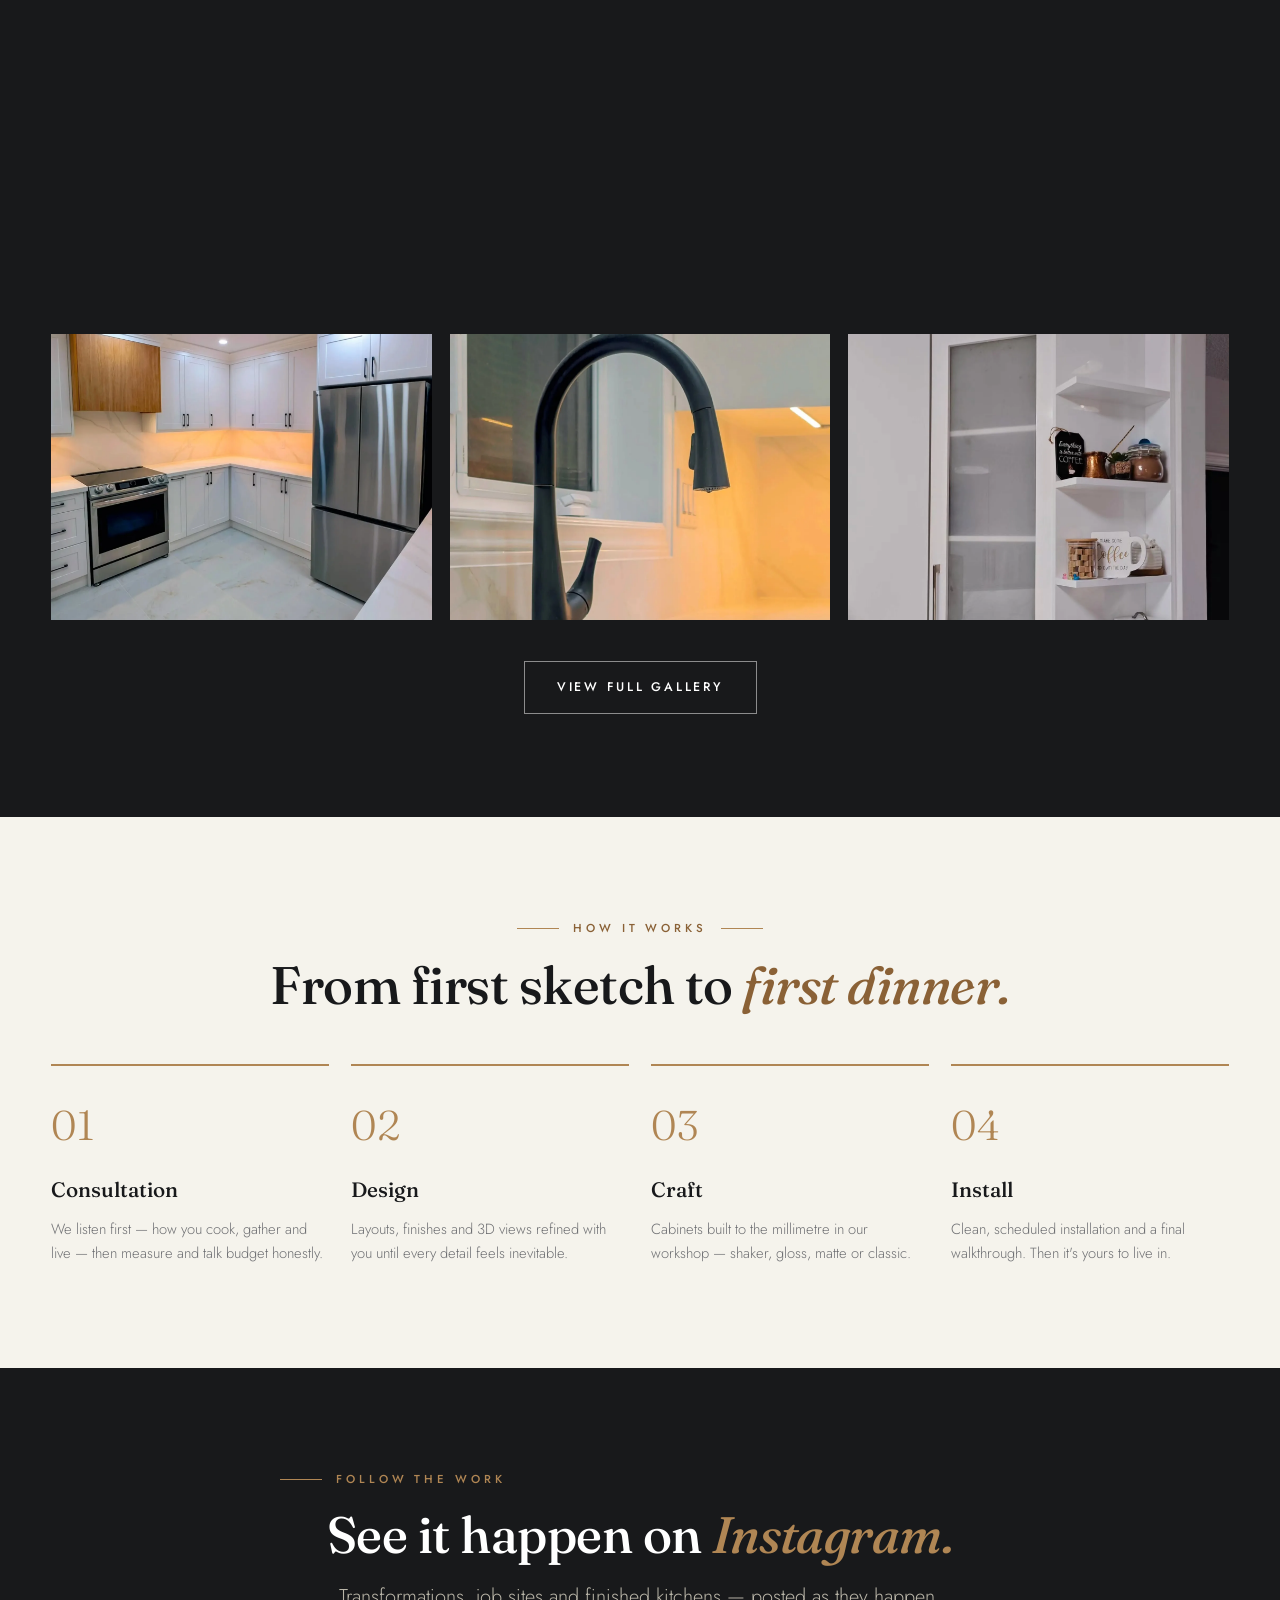
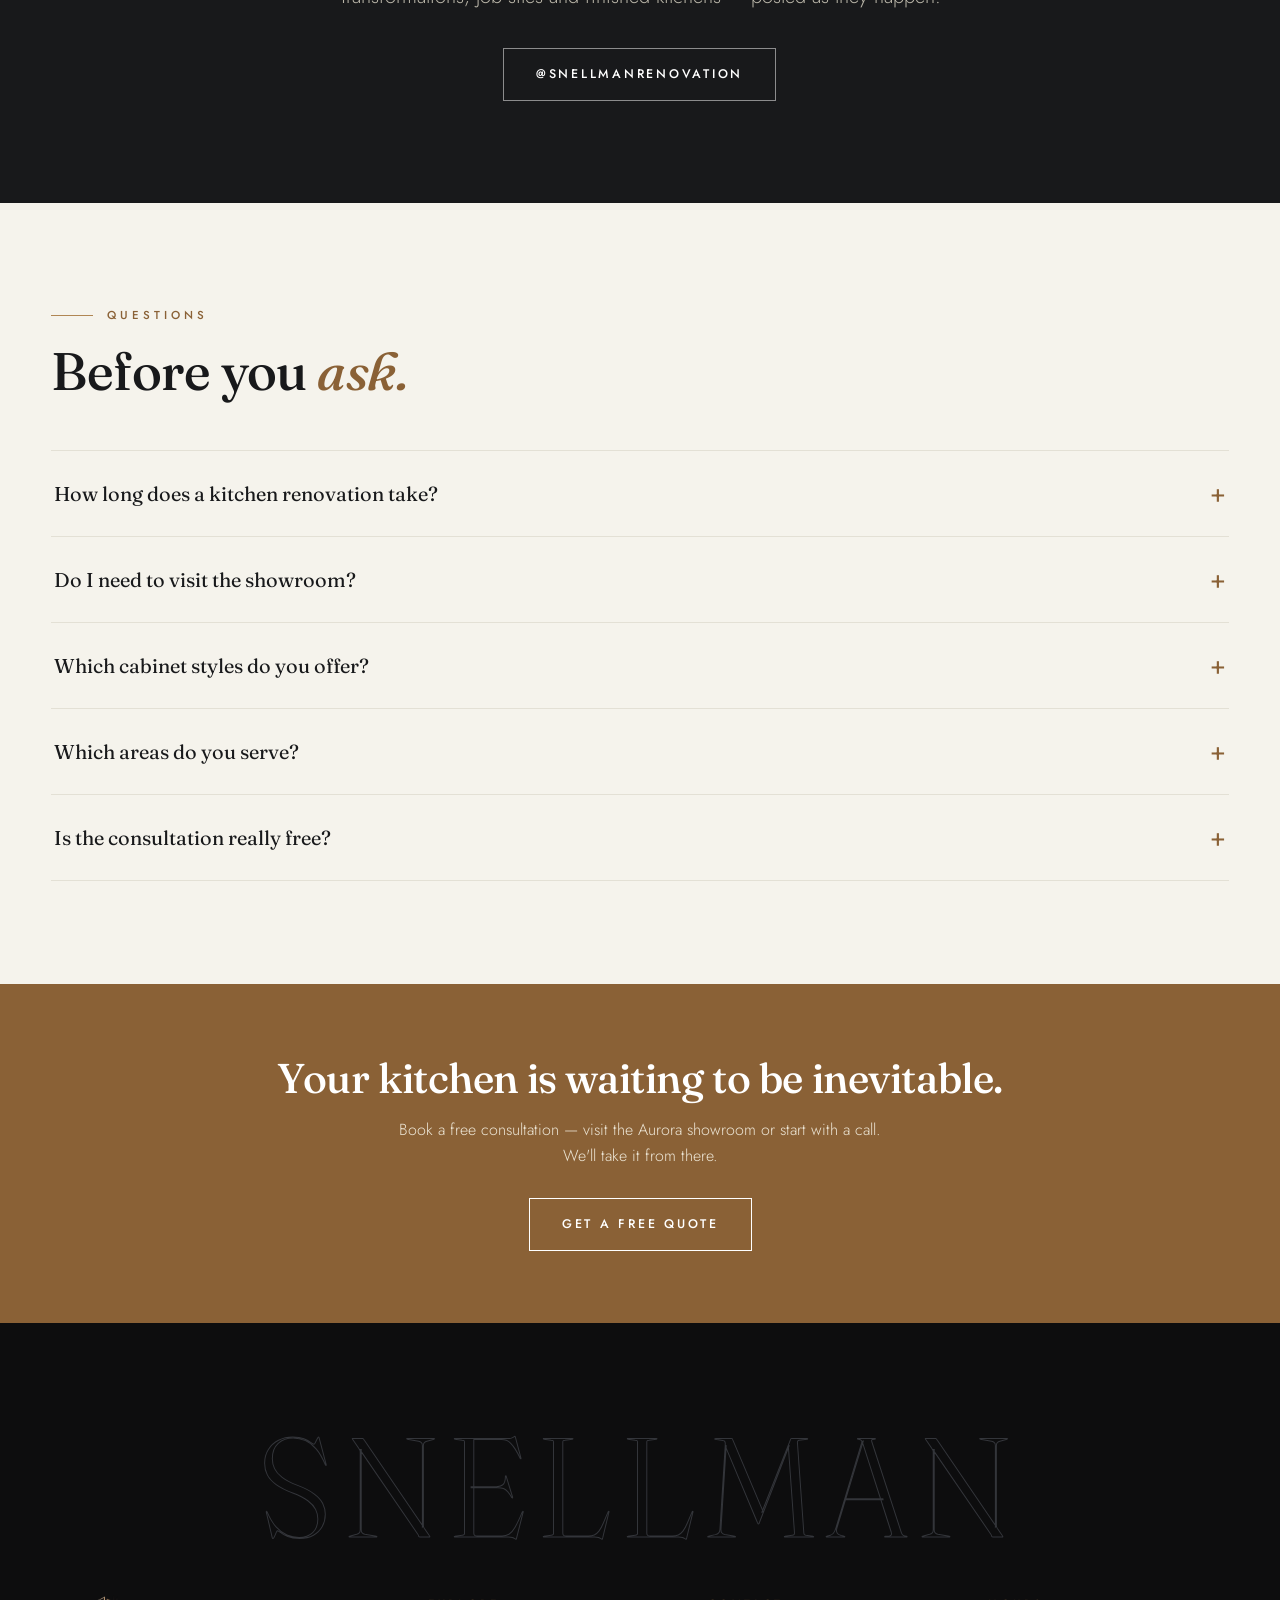
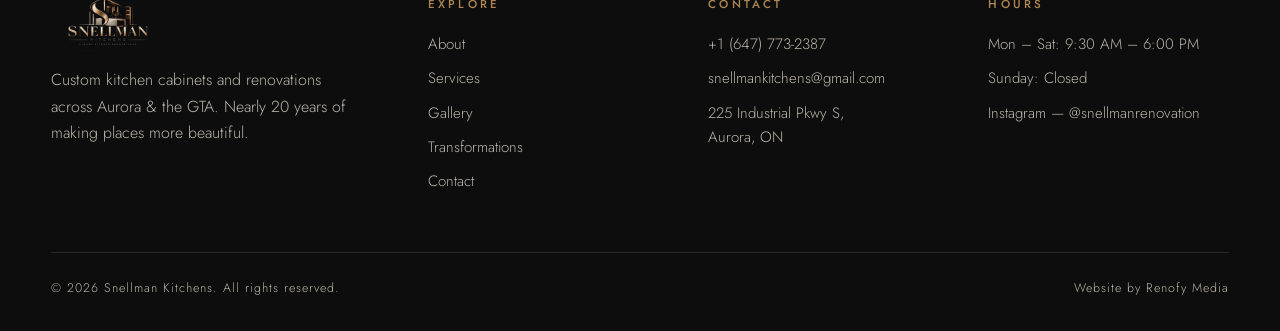
==== commit 3488f568: "Fix hero flexbox: column direction so content gets full width (was squeezed by footer strip)" ====
--- a/index.html
+++ b/index.html
@@ -12,7 +12,7 @@
 <link rel="preconnect" href="https://fonts.gstatic.com" crossorigin>
 <link href="https://fonts.googleapis.com/css2?family=Fraunces:ital,opsz,wght@0,9..144,400;0,9..144,500;0,9..144,600;1,9..144,400;1,9..144,500&family=Jost:wght@300;400;500&display=swap" rel="stylesheet">
 <link rel="icon" href="assets/img/favicon.png">
-<link rel="stylesheet" href="assets/css/style6.css">
+<link rel="stylesheet" href="assets/css/style7.css">
 </head>
 <body>
 <div class="grain"></div>
--- a/assets/css/style7.css
+++ b/assets/css/style7.css
@@ -0,0 +1,334 @@
+/* Snellman Kitchens — modern transitional · grey/white/wood/black */
+:root{
+  --ivory:#F5F3EC; --paper:#FBFAF6; --ink:#18191B; --charcoal:#232527;
+  --grey:#6F7073; --soft:#A9A8A2; --line:#E3E0D5; --line-dark:#33353A;
+  --oak:#B08654; --oak-deep:#8A6136; --black:#0D0D0E;
+  --serif:'Fraunces',Georgia,serif; --sans:'Jost',Helvetica,Arial,sans-serif;
+  --ease:cubic-bezier(.22,.8,.24,1);
+}
+*{margin:0;padding:0;box-sizing:border-box}
+html{scroll-behavior:smooth}
+body{font-family:var(--sans);background:var(--ivory);color:var(--ink);line-height:1.65;font-weight:300;overflow-x:hidden;-webkit-font-smoothing:antialiased}
+body.locked{overflow:hidden}
+::selection{background:var(--oak);color:#fff}
+img{max-width:100%;display:block}
+a{color:inherit;text-decoration:none}
+.wrap{width:min(1240px,92vw);margin:0 auto}
+h1,h2,h3,.serif{font-family:var(--serif);font-weight:500;line-height:1.08;letter-spacing:-.01em}
+.eyebrow{font-size:.72rem;letter-spacing:.34em;text-transform:uppercase;color:var(--oak-deep);font-weight:500;margin-bottom:1.1rem}
+.lead{font-size:clamp(1.02rem,1.6vw,1.25rem);color:var(--grey);max-width:60ch}
+.sec{padding:clamp(4.5rem,8vw,7.5rem) 0}
+.sec-head{max-width:760px;margin-bottom:clamp(2.2rem,4vw,3.4rem)}
+.sec-head h2{font-size:clamp(2rem,4.4vw,3.3rem);margin-bottom:.8rem}
+.sec-head h2 em{font-style:italic;color:var(--oak-deep)}
+
+.brand img{height:46px;width:auto;display:block}
+.loader-logo{height:72px;width:auto;max-width:80vw}
+.foot-brand img{height:56px;width:auto;max-width:100%}
+@media(max-width:820px){.brand img{height:38px}.loader-logo{height:56px}}
+
+/* ---------- texture / cursor / overlays ---------- */
+.grain{position:fixed;inset:0;z-index:120;pointer-events:none;opacity:.05;
+  background-image:url("data:image/svg+xml,%3Csvg xmlns='http://www.w3.org/2000/svg' width='140' height='140'%3E%3Cfilter id='n'%3E%3CfeTurbulence type='fractalNoise' baseFrequency='.9' numOctaves='2'/%3E%3C/filter%3E%3Crect width='140' height='140' filter='url(%23n)' opacity='.6'/%3E%3C/svg%3E")}
+#cursor{position:fixed;top:0;left:0;width:14px;height:14px;border-radius:50%;background:var(--oak);z-index:200;pointer-events:none;mix-blend-mode:multiply;transform:translate(-50%,-50%);transition:width .3s var(--ease),height .3s var(--ease),background .3s,opacity .3s;opacity:0}
+#cursor.on{opacity:1}
+#cursor.view{width:84px;height:84px;background:rgba(176,134,84,.92);mix-blend-mode:normal}
+#cursor.view::after{content:'VIEW';position:absolute;inset:0;display:flex;align-items:center;justify-content:center;color:#fff;font-size:.68rem;letter-spacing:.28em;font-weight:500}
+@media(hover:none){#cursor{display:none}}
+#loader{position:fixed;inset:0;background:var(--ink);z-index:300;display:flex;flex-direction:column;gap:1.4rem;align-items:center;justify-content:center;transition:opacity .7s var(--ease),visibility .7s}
+#loader.done{opacity:0;visibility:hidden}
+#loader .mark{color:var(--ivory);font-family:var(--serif);font-size:clamp(1.8rem,4vw,2.6rem);letter-spacing:.24em}
+#loader .mark small{display:block;font-family:var(--sans);font-size:.66rem;letter-spacing:.5em;color:var(--oak);margin-top:.6rem;text-align:center}
+#loader .bar{width:min(320px,60vw);height:2px;background:#33353a;overflow:hidden}
+#loader .bar span{display:block;height:100%;width:0;background:var(--oak);transition:width .3s}
+#wipe{position:fixed;inset:0;background:var(--oak-deep);z-index:250;transform:scaleY(0);transform-origin:top;pointer-events:none}
+#wipe.run{animation:wipe 1.1s var(--ease)}
+@keyframes wipe{0%{transform:scaleY(0);transform-origin:top}45%{transform:scaleY(1);transform-origin:top}55%{transform:scaleY(1);transform-origin:bottom}100%{transform:scaleY(0);transform-origin:bottom}}
+
+/* ---------- nav ---------- */
+#nav{position:fixed;top:0;left:0;right:0;z-index:100;transition:transform .5s var(--ease),background .4s,box-shadow .4s;padding:1.15rem 0}
+#nav .nav-inner{display:flex;align-items:center;justify-content:space-between;gap:1.5rem}
+#nav.scrolled{background:rgba(245,243,236,.94);backdrop-filter:blur(12px);box-shadow:0 1px 0 var(--line)}
+#nav.hidden{transform:translateY(-110%)}
+.brand{font-family:var(--serif);font-size:1.35rem;letter-spacing:.22em;color:var(--ink);display:flex;align-items:center;gap:.6rem}
+.brand b{font-weight:600}
+.brand small{font-family:var(--sans);font-size:.58rem;letter-spacing:.44em;color:var(--oak-deep);font-weight:500}
+.brand .rule{width:34px;height:2px;background:var(--oak)}
+.nav-links{display:flex;gap:2rem;list-style:none}
+.nav-links a{font-size:.82rem;letter-spacing:.18em;text-transform:uppercase;font-weight:400;position:relative;padding:.3rem 0;color:var(--charcoal)}
+.nav-links a::after{content:'';position:absolute;left:0;bottom:0;width:0;height:1px;background:var(--oak-deep);transition:width .35s var(--ease)}
+.nav-links a:hover::after,.nav-links a.active::after{width:100%}
+.nav-links a.active{color:var(--oak-deep)}
+.btn{display:inline-flex;align-items:center;gap:.7rem;padding:.95rem 2rem;border:1px solid var(--ink);font-size:.78rem;letter-spacing:.22em;text-transform:uppercase;font-weight:500;color:var(--ink);background:transparent;cursor:pointer;transition:all .35s var(--ease);position:relative;overflow:hidden}
+.btn.solid{background:var(--ink);color:var(--ivory)}
+.btn.oak{background:var(--oak);border-color:var(--oak);color:#fff}
+.btn:hover{background:var(--oak-deep);border-color:var(--oak-deep);color:#fff;transform:translateY(-2px)}
+.btn.magnetic{will-change:transform}
+#burger{display:none;background:none;border:0;cursor:pointer;flex-direction:column;gap:6px;padding:.5rem}
+#burger span{width:26px;height:2px;background:var(--ink);transition:.35s var(--ease)}
+#mobileMenu{position:fixed;inset:0;background:var(--ink);z-index:99;display:flex;flex-direction:column;align-items:center;justify-content:center;gap:1.2rem;opacity:0;visibility:hidden;transition:.45s var(--ease)}
+#mobileMenu.open{opacity:1;visibility:visible}
+#mobileMenu a{color:var(--ivory);font-family:var(--serif);font-size:2rem}
+#mobileMenu a:hover{color:var(--oak)}
+
+/* ---------- hero ---------- */
+.hero{position:relative;min-height:100svh;display:flex;flex-direction:column;justify-content:flex-end;align-items:stretch;overflow:hidden;background:var(--ink);color:var(--ivory)}
+.hero-bg{position:absolute;inset:-8% 0;background-size:cover;background-position:center;will-change:transform;transform:scale(1.06)}
+.hero-veil{position:absolute;inset:0;background:linear-gradient(100deg,rgba(13,13,14,.74) 0%,rgba(13,13,14,.42) 42%,rgba(13,13,14,.10) 72%),linear-gradient(180deg,rgba(13,13,14,.38) 0%,rgba(13,13,14,.10) 42%,rgba(13,13,14,.80) 100%)}
+.hero h1{text-shadow:0 2px 26px rgba(0,0,0,.45)}
+.hero .lead{text-shadow:0 1px 14px rgba(0,0,0,.5)}
+.hero-content{position:relative;z-index:2;padding:9rem 0 3.2rem;width:min(1240px,92vw);margin:0 auto}
+.hero .eyebrow{color:var(--oak)}
+.hero h1{font-size:clamp(2.9rem,7.4vw,6rem);color:#fff;max-width:14ch}
+.hero h1 em{font-style:italic;color:var(--oak)}
+.hero h1 .line{display:block;overflow:hidden}
+.hero h1 .line>span{display:inline-block;transform:translateY(110%);animation:riseUp 1.1s var(--ease) forwards}
+.hero h1 .line:nth-child(2)>span{animation-delay:.14s}
+@keyframes riseUp{to{transform:translateY(0)}}
+.hero .lead{color:#D8D5CB;margin:1.4rem 0 2.2rem}
+.hero-ctas{display:flex;gap:1rem;flex-wrap:wrap}
+.hero-ctas .btn{border-color:rgba(255,255,255,.5);color:#fff}
+.hero-ctas .btn.solid{background:#fff;border-color:#fff;color:var(--ink)}
+.hero-ctas .btn:hover{background:var(--oak);border-color:var(--oak);color:#fff}
+.hero-foot{position:relative;z-index:2;border-top:1px solid rgba(255,255,255,.16);padding:1.3rem 0;margin-top:3rem}
+.hero-foot .wrap{display:flex;justify-content:space-between;align-items:center;gap:1rem}
+.stars{color:var(--oak);letter-spacing:.2em;margin-right:.7rem}
+.hero-foot{color:#CFCBC0;font-size:.86rem;letter-spacing:.12em;text-transform:uppercase}
+.scroll-hint{display:flex;align-items:center;gap:.7rem}
+.scroll-hint::after{content:'';width:44px;height:1px;background:var(--oak);animation:hint 2s var(--ease) infinite}
+@keyframes hint{0%,100%{transform:scaleX(.4);transform-origin:left}50%{transform:scaleX(1);transform-origin:left}}
+
+/* ---------- marquee ---------- */
+.marquee{background:var(--ink);color:var(--ivory);overflow:hidden;padding:1.15rem 0;border-top:1px solid #2c2e33}
+.marquee .track{display:flex;gap:3.5rem;width:max-content;animation:slide 30s linear infinite;font-size:.8rem;letter-spacing:.32em;text-transform:uppercase;color:#B9B5A8}
+.marquee .track i{color:var(--oak);font-style:normal}
+@keyframes slide{to{transform:translateX(-50%)}}
+
+/* ---------- intro split ---------- */
+.split{display:grid;grid-template-columns:1fr 1fr;gap:clamp(2rem,5vw,4.5rem);align-items:center}
+.split .ph{position:relative;overflow:hidden}
+.split .ph img{width:100%;height:100%;object-fit:cover;aspect-ratio:4/5;transition:transform 1.2s var(--ease)}
+.split .ph:hover img{transform:scale(1.045)}
+.split .ph .tag{position:absolute;left:1.2rem;bottom:1.2rem;background:rgba(13,13,14,.82);color:#fff;font-size:.72rem;letter-spacing:.24em;text-transform:uppercase;padding:.7rem 1.1rem;backdrop-filter:blur(6px)}
+.stats{display:grid;grid-template-columns:repeat(4,1fr);gap:1px;background:var(--line);border:1px solid var(--line);margin-top:clamp(3rem,6vw,5rem)}
+.stat{background:var(--paper);padding:2.2rem 1.4rem;text-align:center}
+.stat .num{font-family:var(--serif);font-size:clamp(2rem,3.6vw,3rem);color:var(--ink)}
+.stat .num sup{color:var(--oak-deep);font-size:.6em}
+.stat p{font-size:.74rem;letter-spacing:.2em;text-transform:uppercase;color:var(--grey);margin-top:.5rem}
+
+/* ---------- services cards ---------- */
+.svc-grid{display:grid;grid-template-columns:repeat(3,1fr);gap:1.4rem}
+.svc{position:relative;overflow:hidden;background:var(--charcoal);color:#fff;min-height:480px;display:flex;align-items:flex-end;cursor:pointer}
+.svc .bg{position:absolute;inset:0;background-size:cover;background-position:center;transition:transform 1.1s var(--ease),filter .8s}
+.svc::after{content:'';position:absolute;inset:0;background:linear-gradient(180deg,rgba(13,13,14,.05) 30%,rgba(13,13,14,.88) 100%)}
+.svc:hover .bg{transform:scale(1.06)}
+.svc .tx{position:relative;z-index:2;padding:2.2rem}
+.svc .n{font-size:.72rem;letter-spacing:.3em;color:var(--oak);margin-bottom:.8rem}
+.svc h3{font-size:1.7rem;margin-bottom:.7rem;color:#fff}
+.svc p{font-size:.94rem;color:#CFCCC2;max-height:0;opacity:0;overflow:hidden;transition:max-height .6s var(--ease),opacity .5s,margin .5s}
+.svc:hover p{max-height:140px;opacity:1;margin-top:.4rem}
+.svc .go{position:relative;z-index:2;margin:0 2.2rem 2.2rem 0;align-self:flex-end;font-size:.74rem;letter-spacing:.26em;color:#fff;display:flex;align-items:center;gap:.6rem}
+.svc .go::after{content:'→';color:var(--oak);transition:transform .35s}
+.svc:hover .go::after{transform:translateX(8px)}
+
+/* ---------- feature rows (services page) ---------- */
+.feat{display:grid;grid-template-columns:1fr 1fr;gap:clamp(2rem,5vw,4.5rem);align-items:center;padding:clamp(2.5rem,5vw,4rem) 0;border-top:1px solid var(--line)}
+.feat:first-of-type{border-top:0}
+.feat.flip>.ph{order:2}
+.feat .ph{overflow:hidden}
+.feat .ph img{width:100%;aspect-ratio:16/11;object-fit:cover;transition:transform 1.2s var(--ease)}
+.feat .ph:hover img{transform:scale(1.05)}
+.feat h3{font-size:clamp(1.6rem,3vw,2.4rem);margin:.6rem 0 1rem}
+.feat p{color:var(--grey);margin-bottom:1rem;max-width:52ch}
+.feat ul{list-style:none;margin:1.2rem 0 1.6rem}
+.feat ul li{padding:.55rem 0 .55rem 1.8rem;position:relative;font-size:.95rem;color:var(--charcoal)}
+.feat ul li::before{content:'';position:absolute;left:0;top:1.05rem;width:12px;height:12px;border:1.5px solid var(--oak-deep);transform:rotate(45deg)}
+.chiprow{display:flex;flex-wrap:wrap;gap:.6rem;margin:1rem 0 1.4rem}
+.chip{font-size:.72rem;letter-spacing:.18em;text-transform:uppercase;border:1px solid var(--line);padding:.55rem 1rem;color:var(--grey);background:var(--paper)}
+
+/* ---------- dark band ---------- */
+.band{background:var(--ink);color:var(--ivory);position:relative;overflow:hidden}
+.band .sec-head h2{color:#fff}
+.band .lead{color:#B9B5A8}
+.band .eyebrow{color:var(--oak)}
+
+/* ---------- process ---------- */
+.steps{display:grid;grid-template-columns:repeat(4,1fr);gap:1.4rem;counter-reset:step}
+.step{border-top:2px solid var(--oak);padding-top:1.6rem}
+.step::before{counter-increment:step;content:'0' counter(step);font-family:var(--serif);font-size:2.6rem;color:var(--oak)}
+.step h4{font-family:var(--serif);font-size:1.3rem;margin:.8rem 0 .6rem;font-weight:500}
+.step p{font-size:.92rem;color:var(--grey)}
+
+/* ---------- gallery ---------- */
+.g-grid{display:grid;grid-template-columns:repeat(3,1fr);gap:1.1rem}
+.g-item{position:relative;overflow:hidden;cursor:pointer;background:var(--charcoal)}
+.g-item img{width:100%;height:100%;object-fit:cover;aspect-ratio:4/3;transition:transform 1s var(--ease),filter .6s}
+.g-item:hover img{transform:scale(1.07)}
+.g-item .cap{position:absolute;left:0;right:0;bottom:0;padding:2.4rem 1.4rem 1.2rem;background:linear-gradient(transparent,rgba(13,13,14,.85));color:#fff;font-size:.8rem;letter-spacing:.16em;text-transform:uppercase;opacity:0;transform:translateY(12px);transition:.45s var(--ease)}
+.g-item:hover .cap{opacity:1;transform:none}
+.g-item.tall img{aspect-ratio:3/4}
+.filters{display:flex;gap:.7rem;flex-wrap:wrap;margin-bottom:2rem}
+.filters button{background:none;border:1px solid var(--line);padding:.7rem 1.4rem;font-family:var(--sans);font-size:.74rem;letter-spacing:.2em;text-transform:uppercase;cursor:pointer;color:var(--grey);transition:.3s}
+.filters button.on,.filters button:hover{background:var(--ink);border-color:var(--ink);color:#fff}
+#lightbox{position:fixed;inset:0;z-index:220;background:rgba(13,13,14,.94);display:flex;align-items:center;justify-content:center;opacity:0;visibility:hidden;transition:.4s}
+#lightbox.open{opacity:1;visibility:visible}
+#lightbox img{max-width:90vw;max-height:84vh;object-fit:contain;box-shadow:0 30px 80px rgba(0,0,0,.5)}
+#lightbox .lb-cap{position:absolute;bottom:2rem;left:0;right:0;text-align:center;color:#fff;font-size:.82rem;letter-spacing:.22em;text-transform:uppercase}
+#lightbox .lb-x{position:absolute;top:1.6rem;right:2rem;color:#fff;font-size:2rem;background:none;border:0;cursor:pointer}
+#lightbox .lb-nav{position:absolute;top:50%;transform:translateY(-50%);background:none;border:1px solid rgba(255,255,255,.4);color:#fff;width:52px;height:52px;border-radius:50%;cursor:pointer;font-size:1.3rem;transition:.3s}
+#lightbox .lb-nav:hover{background:var(--oak);border-color:var(--oak)}
+#lightbox .prev{left:1.6rem}#lightbox .next{right:1.6rem}
+
+/* ---------- reviews ---------- */
+.rev-shell{position:relative;max-width:860px;margin:0 auto;text-align:center}
+.rev-track{overflow:hidden}
+.rev{display:none;padding:0 1rem}
+.rev.on{display:block;animation:fadeUp .6s var(--ease)}
+@keyframes fadeUp{from{opacity:0;transform:translateY(24px)}to{opacity:1;transform:none}}
+.rev .q{font-family:var(--serif);font-size:clamp(1.35rem,2.8vw,2.1rem);line-height:1.4;font-style:italic}
+.rev .who{margin-top:1.6rem;font-size:.78rem;letter-spacing:.26em;text-transform:uppercase;color:var(--grey)}
+.rev .stars{margin-bottom:1.4rem;display:block;font-size:1.1rem}
+.rev-dots{display:flex;gap:.7rem;justify-content:center;margin-top:2rem}
+.rev-dots button{width:34px;height:3px;background:var(--line);border:0;cursor:pointer;transition:.3s}
+.rev-dots button.on{background:var(--oak-deep)}
+.rev-card{background:var(--paper);border:1px solid var(--line);padding:2.4rem;text-align:left}
+.rev-card .stars{margin-bottom:1rem}
+.rev-card p{font-style:italic;font-family:var(--serif);font-size:1.12rem;line-height:1.6;margin-bottom:1.2rem}
+.rev-card .who{font-size:.74rem;letter-spacing:.24em;text-transform:uppercase;color:var(--grey)}
+.rev-grid{display:grid;grid-template-columns:repeat(2,1fr);gap:1.4rem}
+.cta-band{background:var(--oak-deep);color:#fff;text-align:center;padding:clamp(3rem,6vw,4.5rem) 1.5rem}
+.cta-band h3{font-size:clamp(1.7rem,3.6vw,2.6rem);margin-bottom:1rem;color:#fff}
+.cta-band p{color:#EDE6D6;max-width:56ch;margin:0 auto 1.8rem}
+.cta-band .btn{border-color:#fff;color:#fff}
+.cta-band .btn:hover{background:#fff;color:var(--oak-deep);border-color:#fff}
+
+/* ---------- faq ---------- */
+.faq{border-top:1px solid var(--line)}
+.faq-item{border-bottom:1px solid var(--line)}
+.faq-q{width:100%;background:none;border:0;display:flex;justify-content:space-between;align-items:center;gap:1rem;padding:1.5rem .2rem;cursor:pointer;font-family:var(--serif);font-size:1.25rem;text-align:left;color:var(--ink)}
+.faq-q .pm{font-family:var(--sans);font-size:1.6rem;color:var(--oak-deep);transition:transform .4s var(--ease);flex-shrink:0}
+.faq-item.open .faq-q .pm{transform:rotate(45deg)}
+.faq-a{max-height:0;overflow:hidden;transition:max-height .5s var(--ease)}
+.faq-a p{padding:0 .2rem 1.6rem;color:var(--grey);max-width:70ch}
+
+/* ---------- contact ---------- */
+.contact-grid{display:grid;grid-template-columns:1fr 1.1fr;gap:clamp(2rem,5vw,4rem);align-items:start}
+.info-card{background:var(--ink);color:var(--ivory);padding:clamp(2rem,4vw,3rem)}
+.info-card h3{color:#fff;font-size:1.7rem;margin-bottom:1.4rem}
+.info-row{display:flex;gap:1.1rem;padding:1.1rem 0;border-top:1px solid #33353a;align-items:flex-start}
+.info-row:first-of-type{border-top:0}
+.info-row .ic{width:42px;height:42px;flex-shrink:0;border:1px solid var(--oak);display:flex;align-items:center;justify-content:center;color:var(--oak);font-size:1.05rem}
+.info-row b{display:block;font-size:.72rem;letter-spacing:.26em;text-transform:uppercase;color:var(--oak);margin-bottom:.3rem;font-weight:500}
+.info-row a,.info-row span.v{color:#EDEBE2;font-size:1.02rem}
+.info-row a:hover{color:var(--oak)}
+form.quote .frow{display:grid;grid-template-columns:1fr 1fr;gap:1.1rem}
+.field{margin-bottom:1.15rem}
+.field label{display:block;font-size:.72rem;letter-spacing:.24em;text-transform:uppercase;color:var(--grey);margin-bottom:.55rem}
+.field input,.field select,.field textarea{width:100%;background:var(--paper);border:1px solid var(--line);padding:.95rem 1.1rem;font-family:var(--sans);font-size:1rem;color:var(--ink);transition:border .3s;appearance:none}
+.field textarea{min-height:140px;resize:vertical}
+.field input:focus,.field select:focus,.field textarea:focus{outline:none;border-color:var(--oak-deep)}
+.form-note{font-size:.82rem;color:var(--soft);margin-top:1rem}
+#formMsg{display:none;margin-top:1.2rem;padding:1.1rem 1.3rem;background:#EAF3E7;border:1px solid #BFD8B4;color:#2E5B26;font-size:.95rem}
+.map{margin-top:clamp(2.5rem,5vw,4rem);border:1px solid var(--line)}
+.map iframe{width:100%;height:380px;border:0;display:block;filter:grayscale(1) contrast(1.05)}
+
+/* ---------- footer ---------- */
+footer{background:var(--black);color:#B9B5A8;padding:clamp(3.5rem,6vw,5rem) 0 2rem}
+.foot-grid{display:grid;grid-template-columns:1.4fr 1fr 1fr 1fr;gap:2.5rem;margin-bottom:3rem}
+.foot-brand{font-family:var(--serif);color:#fff;font-size:1.5rem;letter-spacing:.2em;margin-bottom:1rem}
+.foot-brand small{display:block;font-family:var(--sans);font-size:.6rem;letter-spacing:.44em;color:var(--oak);margin-top:.4rem}
+footer h5{font-size:.72rem;letter-spacing:.28em;text-transform:uppercase;color:var(--oak);margin-bottom:1.1rem;font-weight:500}
+footer ul{list-style:none}
+footer li{margin-bottom:.6rem;font-size:.94rem}
+footer a:hover{color:#fff}
+.foot-base{border-top:1px solid #26282c;padding-top:1.6rem;display:flex;justify-content:space-between;gap:1rem;flex-wrap:wrap;font-size:.78rem;letter-spacing:.08em}
+.giant{font-family:var(--serif);font-size:clamp(3.4rem,11vw,10rem);line-height:1;color:transparent;-webkit-text-stroke:1px #33353a;text-align:center;letter-spacing:.08em;margin:1rem 0 2.4rem;user-select:none;white-space:nowrap;overflow:hidden}
+
+/* ---------- page hero (subpages) ---------- */
+.p-hero{position:relative;background:var(--ink);color:#fff;padding:11rem 0 4.5rem;overflow:hidden}
+.p-hero .bg{position:absolute;inset:0;background-size:cover;background-position:center;opacity:.34}
+.p-hero .veil{position:absolute;inset:0;background:linear-gradient(180deg,rgba(13,13,14,.55),rgba(13,13,14,.25))}
+.p-hero .wrap{position:relative;z-index:2}
+.p-hero h1{font-size:clamp(2.4rem,5.6vw,4.4rem);color:#fff;max-width:16ch}
+.p-hero h1 em{font-style:italic;color:var(--oak)}
+.p-hero .crumbs{font-size:.74rem;letter-spacing:.26em;text-transform:uppercase;color:#B9B5A8;margin-bottom:1.2rem}
+.p-hero .crumbs a:hover{color:#fff}
+.p-hero .lead{color:#CFCBC0;margin-top:1.2rem}
+
+/* ---------- reveal anim ---------- */
+.rv{opacity:0;transform:translateY(36px);transition:opacity .9s var(--ease),transform .9s var(--ease)}
+.rv.in{opacity:1;transform:none}
+.rv-d1{transition-delay:.12s}.rv-d2{transition-delay:.24s}.rv-d3{transition-delay:.36s}
+
+/* ---------- responsive ---------- */
+@media(max-width:1020px){
+  .svc-grid{grid-template-columns:1fr 1fr}
+  .g-grid{grid-template-columns:1fr 1fr}
+  .steps{grid-template-columns:1fr 1fr}
+  .stats{grid-template-columns:1fr 1fr}
+  .foot-grid{grid-template-columns:1fr 1fr}
+}
+@media(max-width:820px){
+  .nav-links,.nav-cta{display:none}
+  #burger{display:flex}
+  .split,.contact-grid,.feat{grid-template-columns:1fr}
+  .feat.flip>.ph{order:0}
+  .svc-grid,.g-grid,.rev-grid{grid-template-columns:1fr}
+  .steps{grid-template-columns:1fr}
+  form.quote .frow{grid-template-columns:1fr}
+  .foot-grid{grid-template-columns:1fr}
+  .hero-ctas .btn{width:100%;justify-content:center}
+  /* mobile hero: left-aligned, lines extended full-width */
+  .hero-content{padding:8rem 0 2.6rem}
+  .hero h1{max-width:none;font-size:clamp(2rem,10vw,2.7rem)}
+  .hero .lead{max-width:none;font-size:1rem}
+  .hero-veil{background:linear-gradient(180deg,rgba(13,13,14,.58) 0%,rgba(13,13,14,.34) 46%,rgba(13,13,14,.84) 100%)}
+}
+@media(prefers-reduced-motion:reduce){
+  *,*::before,*::after{animation-duration:.001s!important;transition-duration:.001s!important}
+  .rv{opacity:1;transform:none}
+  .hero h1 .line>span{transform:none}
+}
+
+/* ================= luxury pass ================= */
+html{scroll-behavior:smooth}
+/* film grain */
+body::after{content:'';position:fixed;inset:-50%;z-index:200;pointer-events:none;opacity:.045;
+background-image:url("data:image/svg+xml,%3Csvg xmlns='http://www.w3.org/2000/svg' width='240' height='240'%3E%3Cfilter id='n'%3E%3CfeTurbulence type='fractalNoise' baseFrequency='0.9' numOctaves='2'/%3E%3C/filter%3E%3Crect width='240' height='240' filter='url(%23n)' opacity='1'/%3E%3C/svg%3E");
+animation:grain 9s steps(6) infinite}
+@keyframes grain{0%,100%{transform:translate(0,0)}20%{transform:translate(-4%,3%)}40%{transform:translate(3%,-4%)}60%{transform:translate(-3%,-2%)}80%{transform:translate(4%,3%)}}
+/* cinematic hero zoom */
+.hero-bg{animation:kenburns 26s ease-in-out infinite alternate}
+@keyframes kenburns{from{transform:scale(1.06)}to{transform:scale(1.16)}}
+/* liquid gold shimmer on accent words */
+.hero h1 em{background:linear-gradient(110deg,#b98d4e 15%,#f4e3ba 38%,#fff8e7 50%,#f4e3ba 62%,#b98d4e 85%);background-size:220% auto;-webkit-background-clip:text;background-clip:text;color:transparent;animation:shine 7s linear infinite}
+@keyframes shine{to{background-position:220% center}}
+/* buttery reveals */
+.rv{filter:blur(8px);transition:opacity 1s var(--ease),transform 1s var(--ease),filter 1s var(--ease)}
+.rv.in{filter:blur(0)}
+/* button gold sweep */
+.btn{z-index:0}
+.btn::before{content:'';position:absolute;inset:0;background:linear-gradient(110deg,var(--oak-deep),var(--oak));transform:scaleX(0);transform-origin:left;transition:transform .55s var(--ease);z-index:-1}
+.btn:hover::before{transform:scaleX(1)}
+.btn:hover{background:transparent;border-color:var(--oak-deep)}
+.btn.solid::before{background:linear-gradient(110deg,#8a6a38,var(--oak))}
+.hero-ctas .btn:hover{color:#fff;border-color:var(--oak-deep)}
+/* eyebrow hairlines */
+.eyebrow{display:flex;align-items:center;gap:.9rem}
+.eyebrow::before{content:'';width:2.6rem;height:1px;background:var(--oak)}
+.sec-head[style*="center"] .eyebrow{justify-content:center}
+.sec-head[style*="center"] .eyebrow::after{content:'';width:2.6rem;height:1px;background:var(--oak)}
+/* gallery hover cinema */
+.g-item{overflow:hidden}
+.g-item img{transition:transform 1.2s var(--ease),filter 1.2s var(--ease)}
+.g-item:hover img{transform:scale(1.08)}
+.g-item .cap{transition:transform .5s var(--ease, ease),background .5s}
+.g-item:hover .cap{background:rgba(13,13,14,.88)}
+/* parallax images */
+[data-plx]{will-change:transform;transform:scale(1.14)}
+/* stat number glow on count */
+.stat .num{transition:color .4s}
+@media(prefers-reduced-motion:reduce){
+  .hero-bg{animation:none}.hero h1 em{animation:none}
+  body::after{animation:none}.rv{filter:none}
+}
